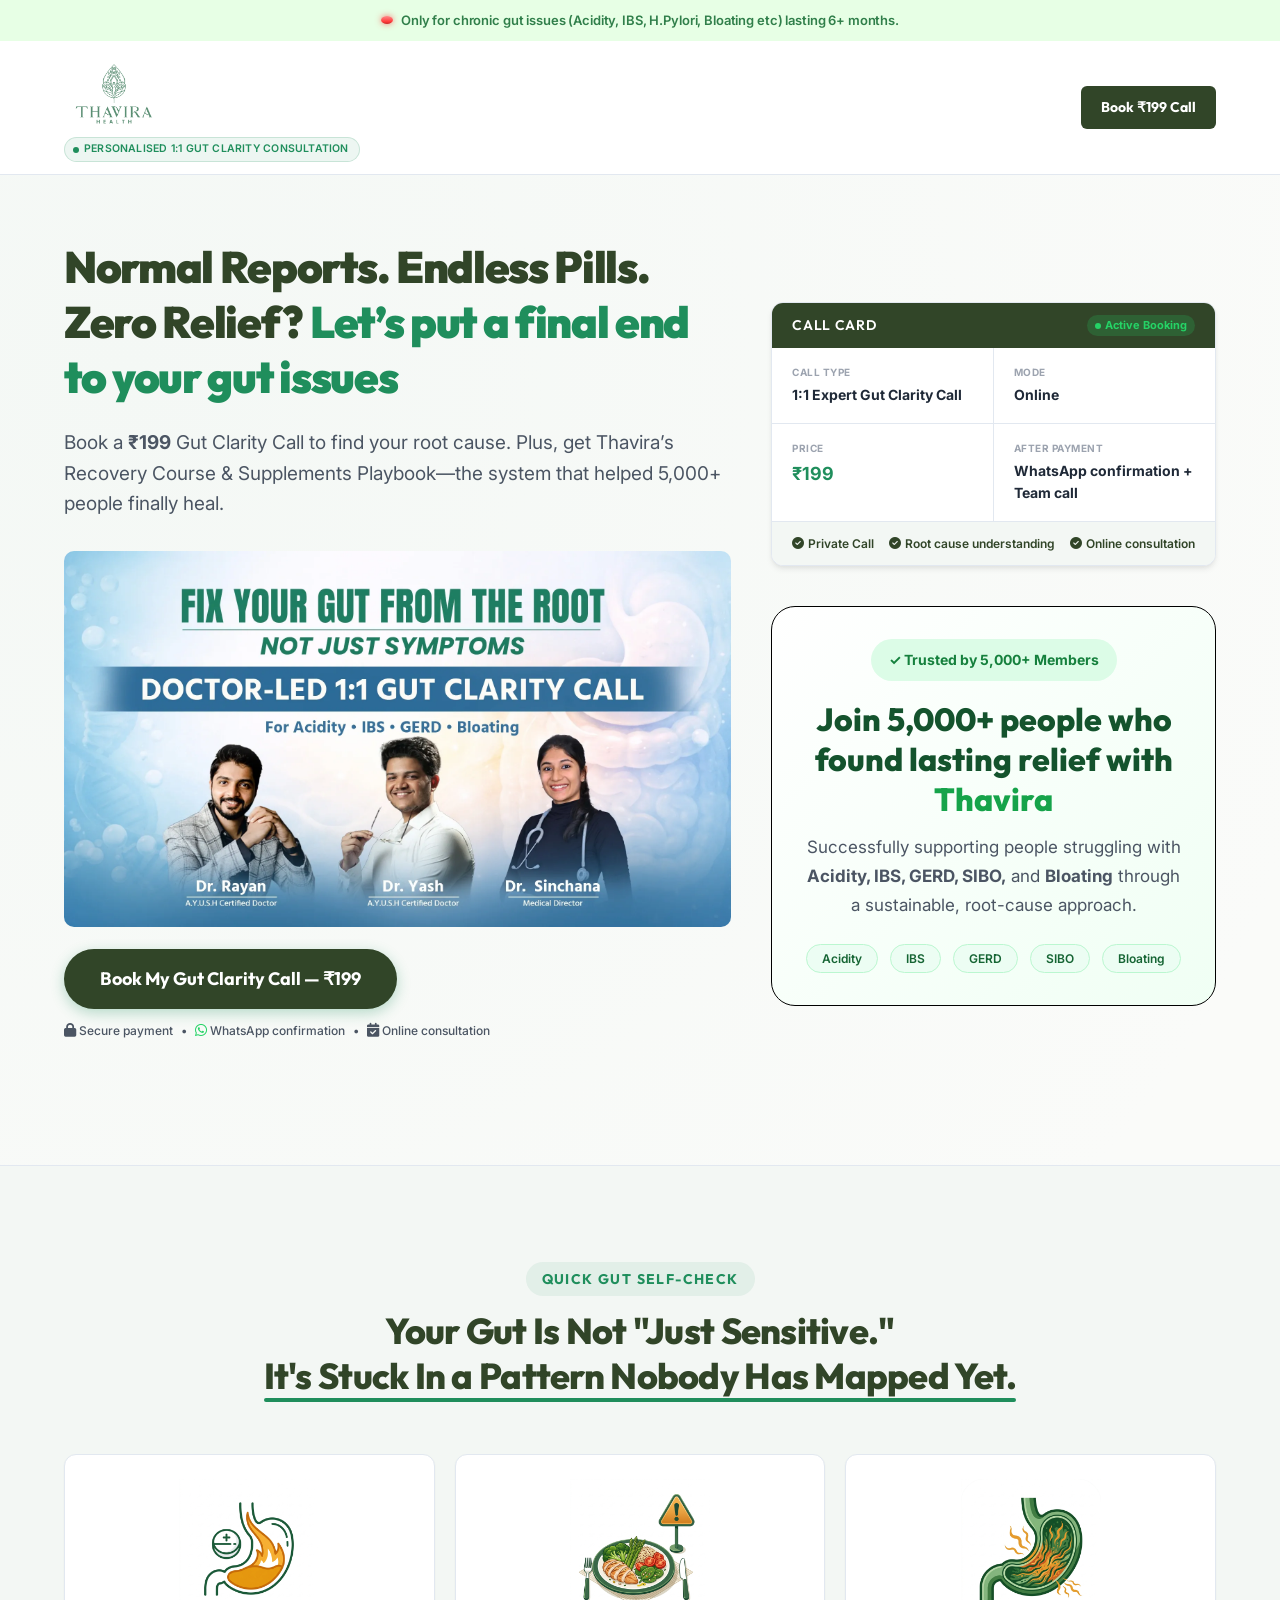
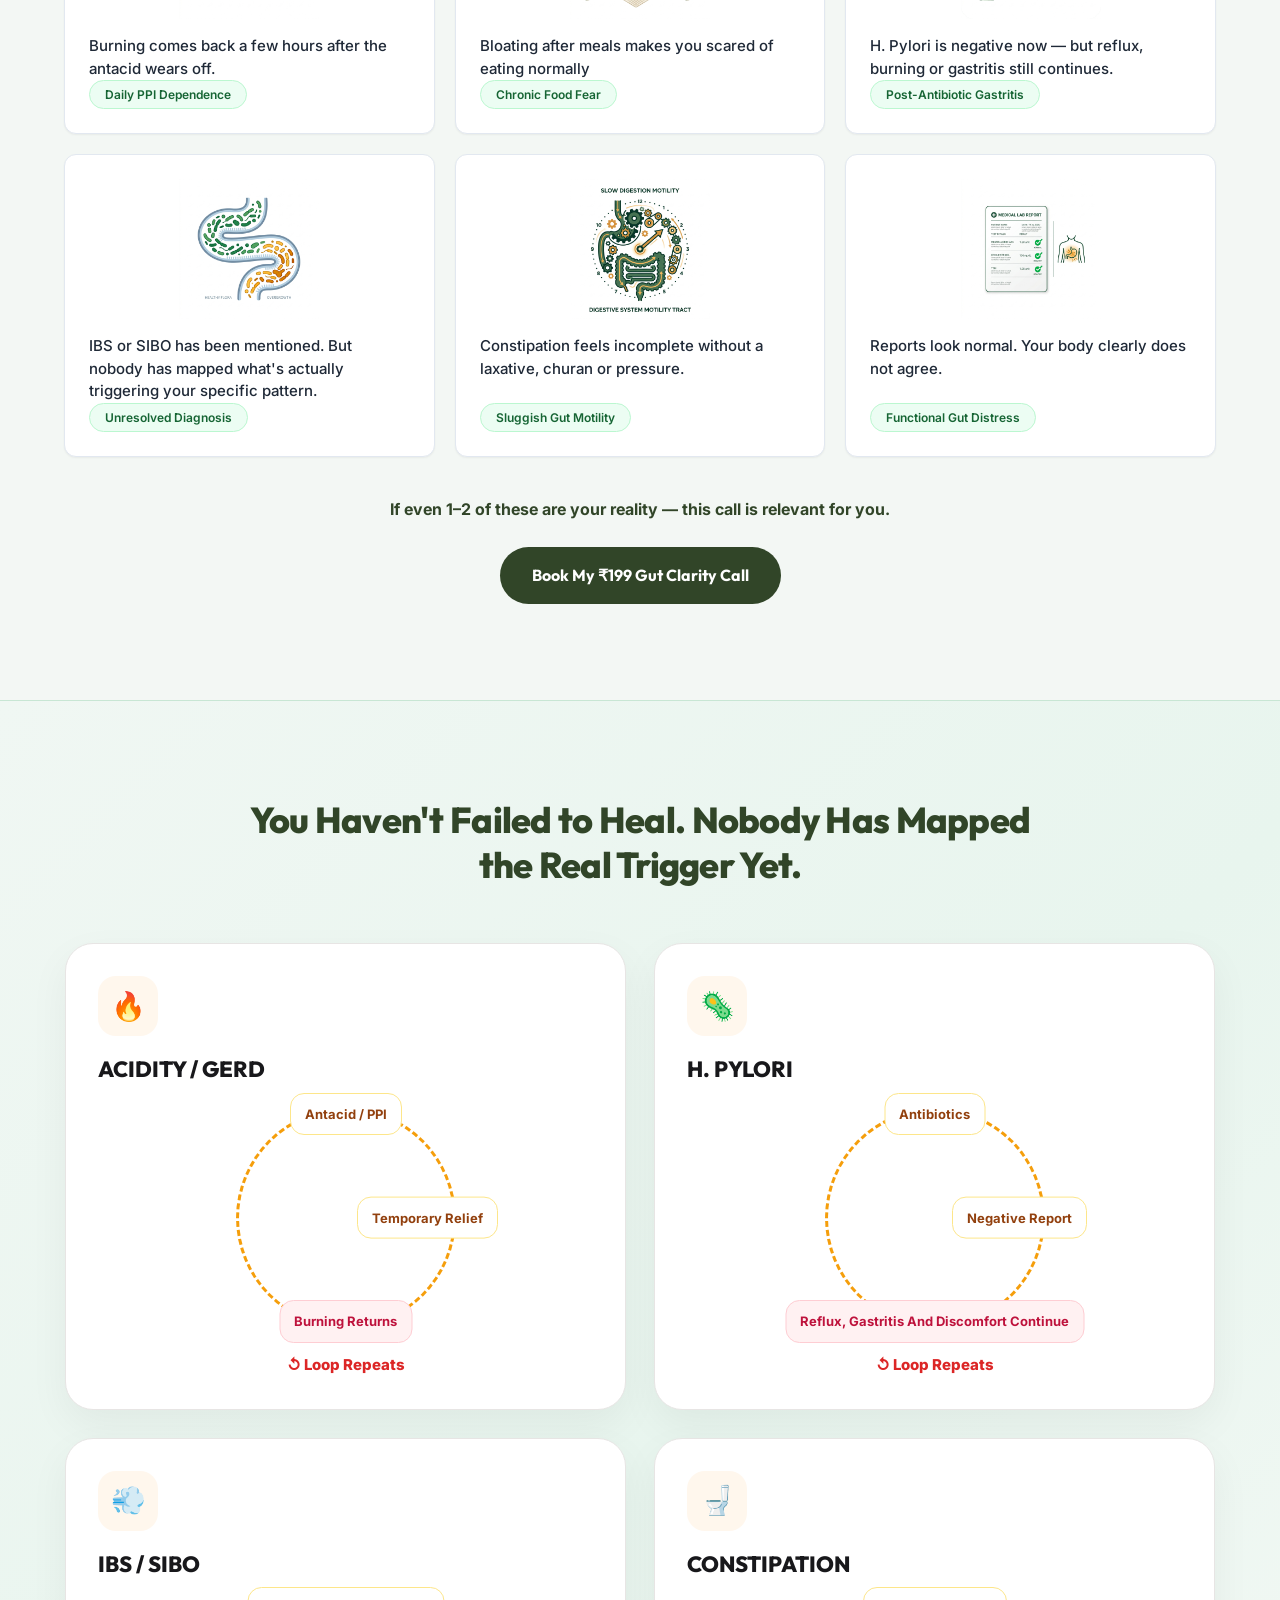
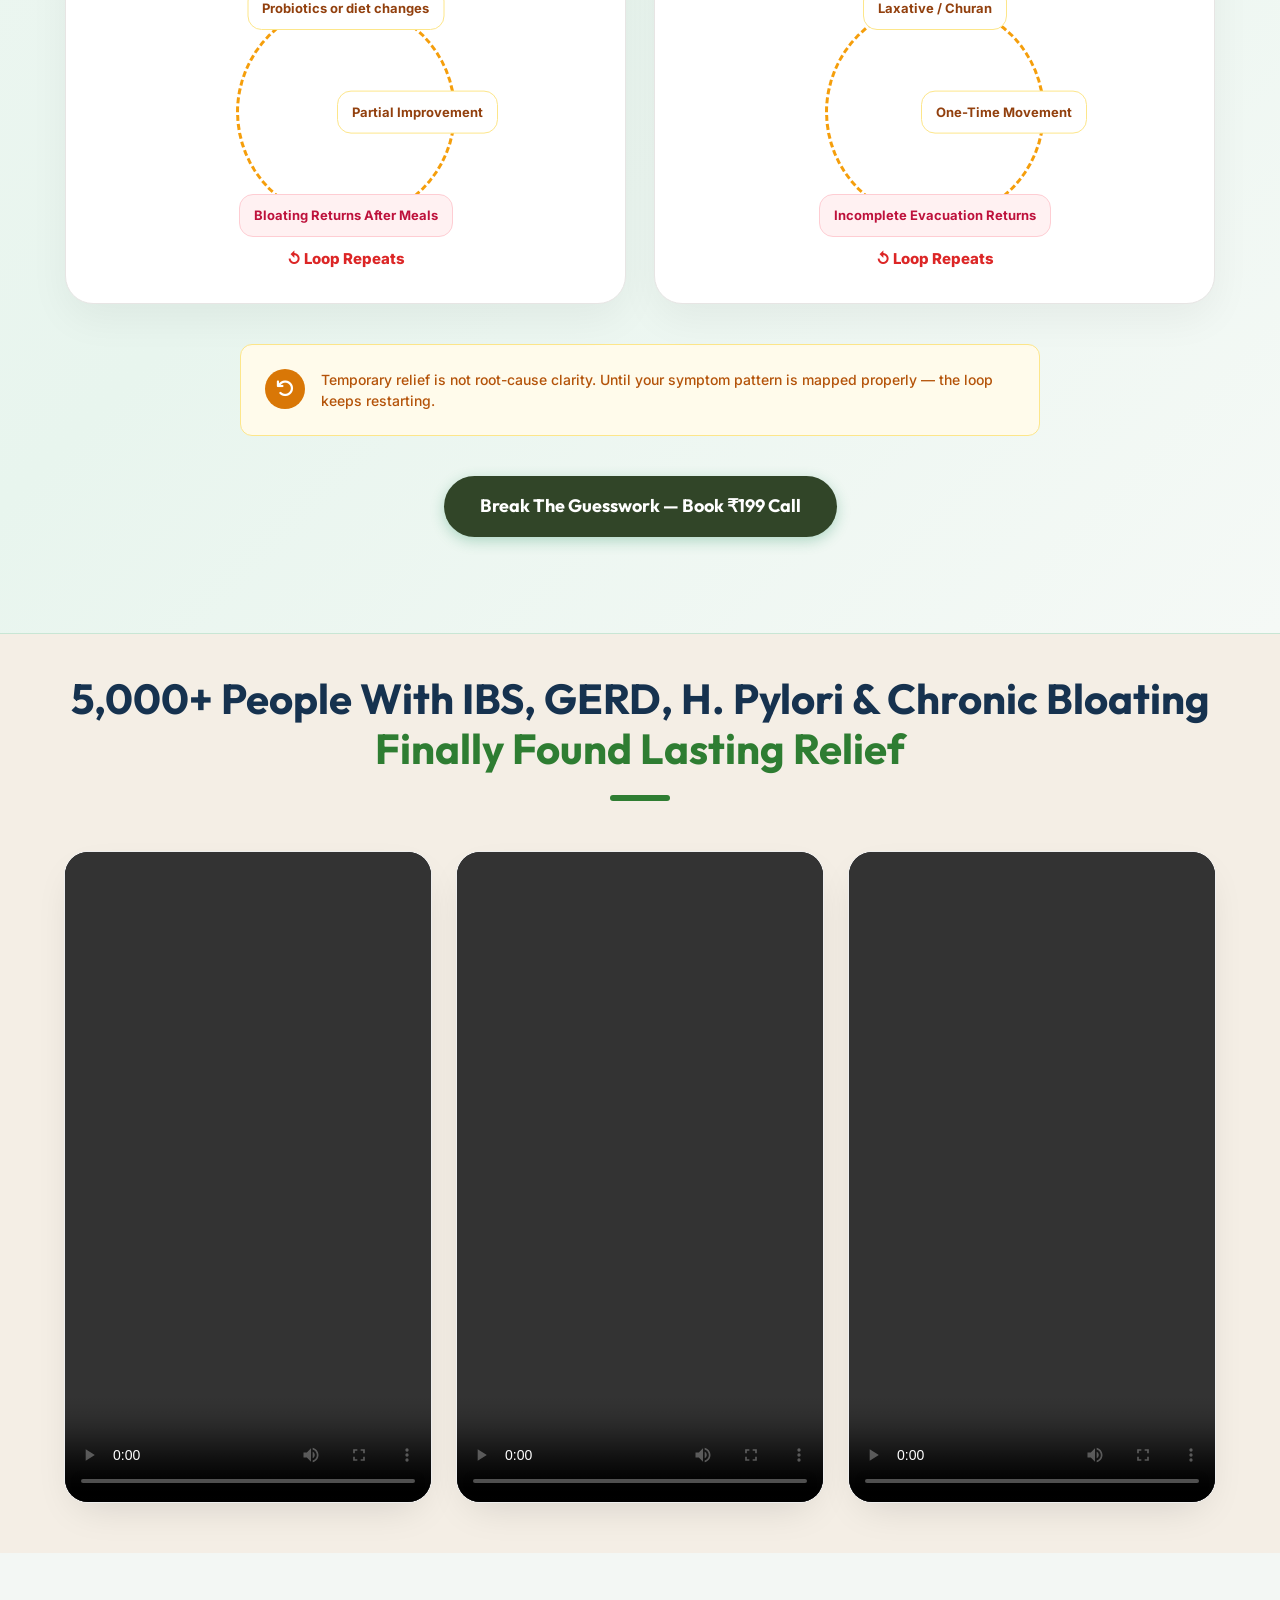
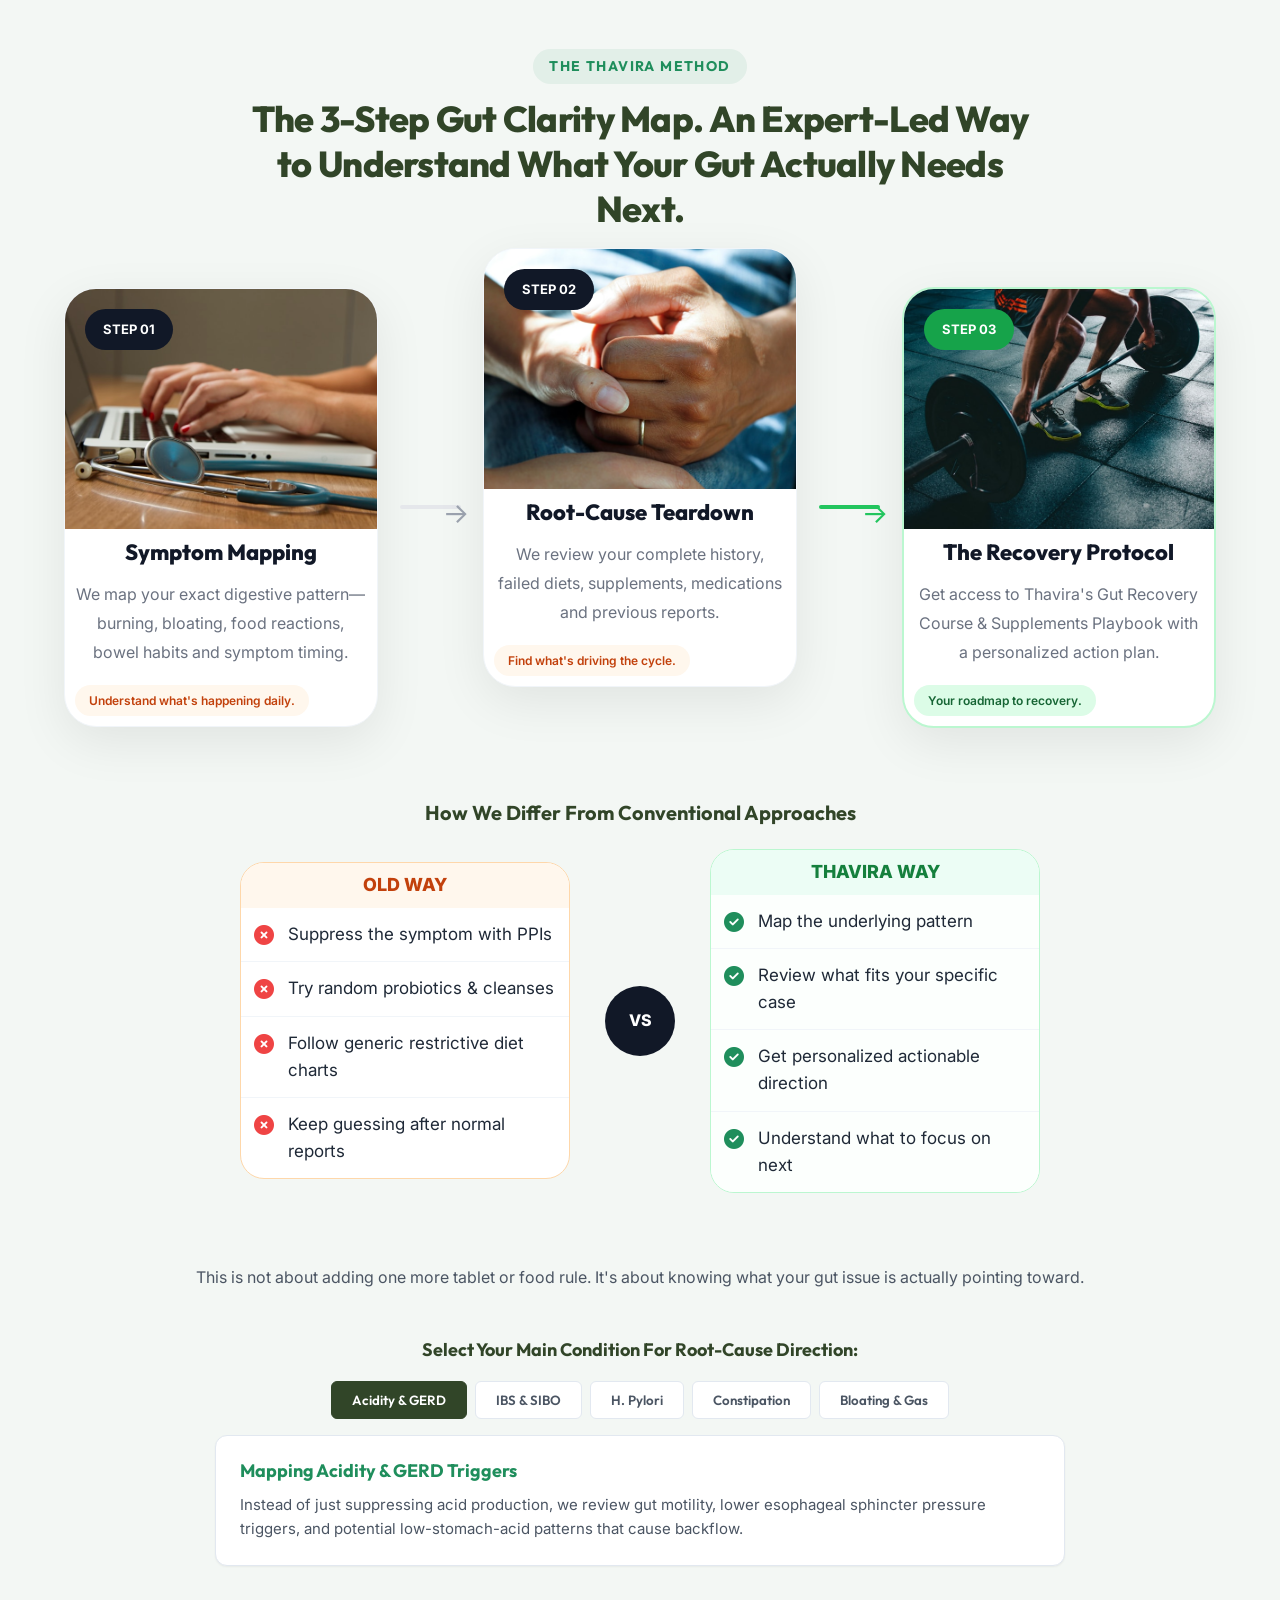
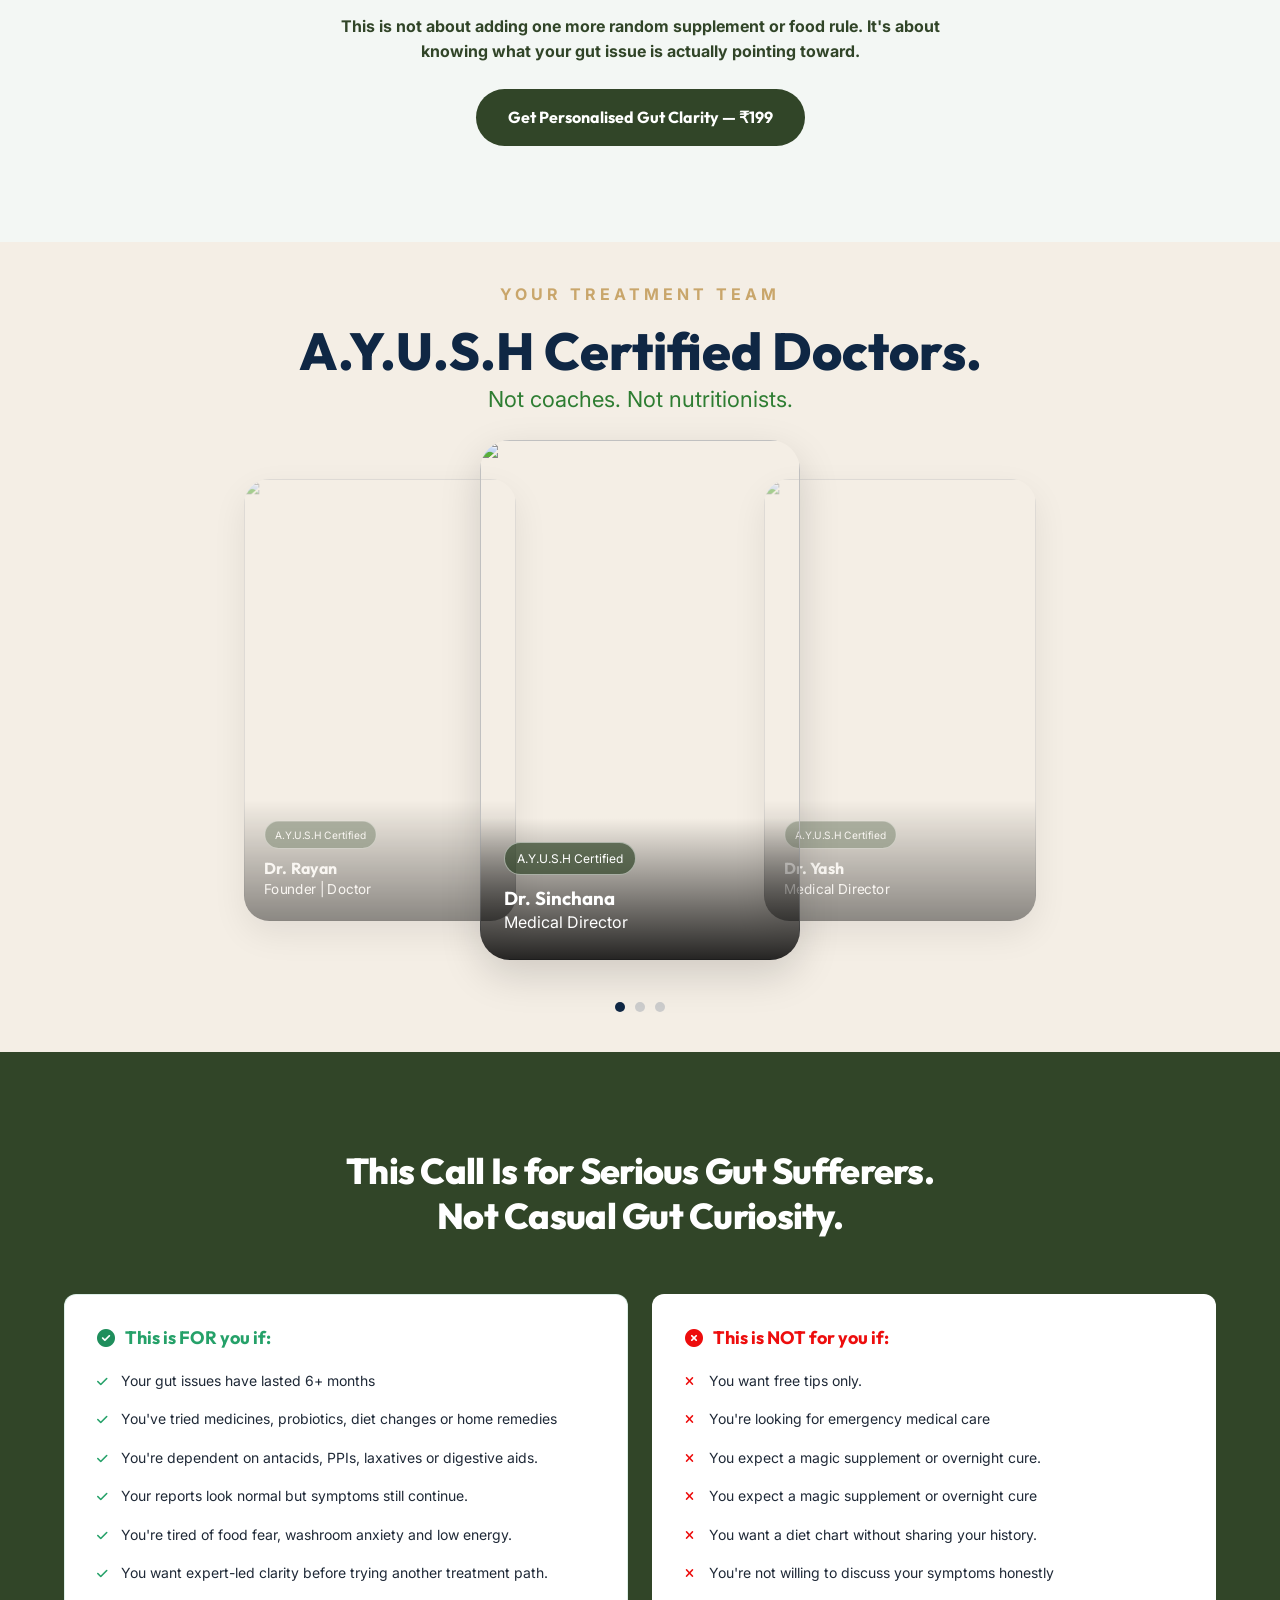
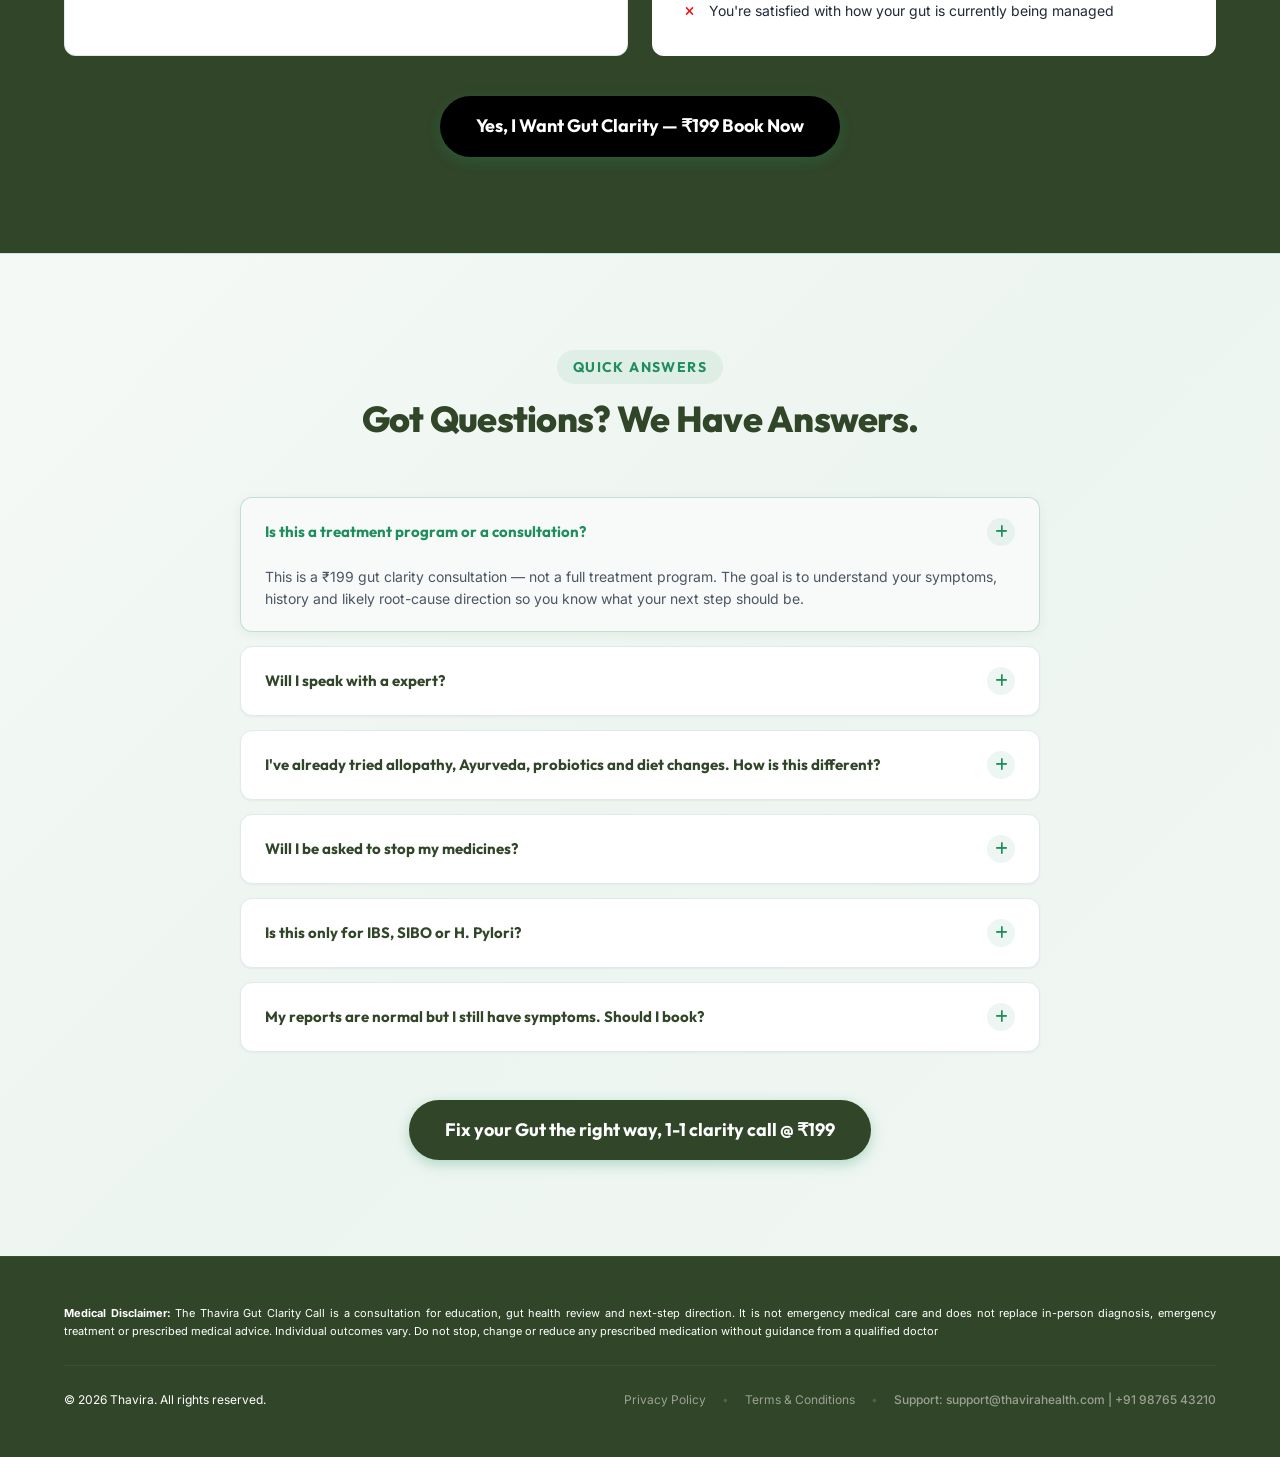
==== index.html @ ca1fc2d9 "meta pixel added in code" ====
<!DOCTYPE html>
<html lang="en">

<head>
    <meta charset="UTF-8">
    <meta name="viewport" content="width=device-width, initial-scale=1.0, maximum-scale=1.0, user-scalable=no">
    <title>Thavira Gut Clarity Call - Doctor-Led 1:1 Consultation</title>
    <meta name="description"
        content="Stop guessing why your gut issues keep coming back. Book a private 1:1 Gut Clarity Call for ₹199 and get a personalized 45-day next-step plan from an AYUSH-certified doctor.">
    <link rel="stylesheet" href="style.css">

    <!-- Google Fonts -->
    <link rel="preconnect" href="https://fonts.googleapis.com">
    <link rel="preconnect" href="https://fonts.gstatic.com" crossorigin>
    <link
        href="https://fonts.googleapis.com/css2?family=Inter:wght@300;400;500;600;700;800&family=Outfit:wght@400;500;600;700;800;900&display=swap"
        rel="stylesheet">

    <!-- FontAwesome Icons -->
    <link rel="stylesheet" href="https://cdnjs.cloudflare.com/ajax/libs/font-awesome/6.4.0/css/all.min.css">

    <!-- Meta Pixel Code START -->
    <script>
        !function (f, b, e, v, n, t, s) {
            if (f.fbq) return; n = f.fbq = function () {
                n.callMethod ?
                    n.callMethod.apply(n, arguments) : n.queue.push(arguments)
            };
            if (!f._fbq) f._fbq = n; n.push = n; n.loaded = !0; n.version = '2.0';
            n.queue = []; t = b.createElement(e); t.async = !0;
            t.src = v; s = b.getElementsByTagName(e)[0];
            s.parentNode.insertBefore(t, s)
        }(window, document, 'script',
            'https://connect.facebook.net/en_US/fbevents.js');
        fbq('init', '2881355565379062');
        fbq('track', 'PageView');
    </script>
    <!-- Meta Pixel Code END -->
</head>

<body>

    <noscript>
        <img height="1" width="1" style="display:none"
            src="https://www.facebook.com/tr?id=2881355565379062&ev=PageView&noscript=1" />
    </noscript>

    <!-- SECTION 00 — Qualifier Bar -->
    <div class="qualifier-bar">
        <div class="container qualifier-container">
            <div class="live-dot"></div>
            <p class="qualifier-text">Only for chronic gut issues (Acidity, IBS, H.Pylori, Bloating etc) lasting 6+
                months.</p>
        </div>
    </div>

    <!-- SECTION 01 — Navigation -->
    <nav class="main-nav">
        <div class="container nav-container">
            <div class="logo-area">
                <div class="logo-flex">
                    <img src="images/8.png" alt="">
                </div>
                <span class="nav-micro-label">Personalised 1:1 Gut Clarity Consultation</span>
            </div>
            <div class="nav-actions">
                <a href="https://pages.razorpay.com/pl_RiN0Tzzm9UNtOF/view" class="btn btn-nav smooth-scroll">Book ₹199
                    Call</a>
            </div>
        </div>
    </nav>

    <!-- SECTION 02 — Hero / Above The Fold -->
    <header class="hero-section">
        <div class="container hero-container">
            <div class="hero-content">


                <h1 class="hero-headline">
                    Normal Reports. Endless Pills. Zero Relief?<span class="highlight"> Let’s put a final end to your
                        gut issues </span>
                </h1>

                <p class="hero-subheadline">
                    Book a <strong>₹199</strong> Gut Clarity Call to find your root cause. Plus, get Thavira’s Recovery
                    Course & Supplements Playbook—the
                    system that helped 5,000+ people finally heal.
                </p>

                <img style="border-radius: 10px;margin-bottom: 22px;" src="images/hero-section.webp" alt="">

                <div class="hero-cta-wrapper">
                    <a href="https://pages.razorpay.com/pl_RiN0Tzzm9UNtOF/view"
                        class="btn btn-primary btn-hero pulse-glow smooth-scroll">
                        Book My Gut Clarity Call — ₹199
                    </a>
                    <div class="cta-microcopy">
                        <span><i class="fa-solid fa-lock"></i> Secure payment</span>
                        <span>•</span>
                        <span><i class="fa-brands fa-whatsapp text-whatsapp"></i> WhatsApp confirmation</span>
                        <span>•</span>
                        <span><i class="fa-solid fa-calendar-check"></i> Online consultation</span>
                    </div>
                </div>

            </div>

            <div class="hero-visual">
                <!-- Mini Call Card (Event style) -->
                <div class="call-card">
                    <div class="call-card-header">
                        <h3>CALL CARD</h3>
                        <span class="status-indicator">Active Booking</span>
                    </div>
                    <div class="call-card-grid">
                        <div class="grid-box">
                            <span class="box-label">CALL TYPE</span>
                            <span class="box-value">1:1 Expert Gut Clarity Call</span>
                        </div>
                        <div class="grid-box">
                            <span class="box-label">MODE</span>
                            <span class="box-value">Online</span>
                        </div>
                        <div class="grid-box text-primary-color">
                            <span class="box-label">PRICE</span>
                            <span class="box-value">₹199</span>
                        </div>
                        <div class="grid-box">
                            <span class="box-label">AFTER PAYMENT</span>
                            <span class="box-value">WhatsApp confirmation + Team call</span>
                        </div>
                    </div>
                    <div class="call-card-footer">
                        <span><i class="fa-solid fa-circle-check"></i> Private Call</span>
                        <span><i class="fa-solid fa-circle-check"></i> Root cause understanding</span>
                        <span><i class="fa-solid fa-circle-check"></i> Online consultation</span>
                    </div>
                </div>

                <!-- Trust Section - Green Theme -->
                <section class="trust-section">
                    <div class="trust-card">
                        <div class="trust-badge">
                            ✓ Trusted by 5,000+ Members
                        </div>

                        <h3 class="trust-title">
                            Join 5,000+ people who found lasting relief with <span>Thavira</span>
                        </h3>

                        <p class="trust-text">
                            Successfully supporting people struggling with
                            <strong>Acidity, IBS, GERD, SIBO,</strong> and
                            <strong>Bloating</strong> through a sustainable, root-cause approach.
                        </p>

                        <div class="trust-tags">
                            <span>Acidity</span>
                            <span>IBS</span>
                            <span>GERD</span>
                            <span>SIBO</span>
                            <span>Bloating</span>
                        </div>
                    </div>
                </section>

                <style>
                    .trust-section {
                        padding-top: 40px;
                        display: flex;
                        justify-content: center;
                    }

                    .trust-card {
                        max-width: 850px;
                        width: 100%;
                        background: linear-gradient(135deg, #ffffff, #f0fff4);
                        border: 1px solid #000000;
                        border-radius: 24px;
                        padding: 32px;
                        text-align: center;
                    }

                    .trust-badge {
                        display: inline-flex;
                        align-items: center;
                        gap: 8px;
                        background: #dcfce7;
                        color: #15803d;
                        font-weight: 700;
                        font-size: 14px;
                        padding: 10px 18px;
                        border-radius: 999px;
                        margin-bottom: 18px;
                    }

                    .trust-title {
                        font-size: 32px;
                        line-height: 1.25;
                        font-weight: 800;
                        color: #14532d;
                        margin: 0 0 14px;
                    }

                    .trust-title span {
                        color: #16a34a;
                    }

                    .trust-text {
                        font-size: 17px;
                        color: #4b5563;
                        max-width: 650px;
                        margin: 0 auto 24px;
                        line-height: 1.7;
                    }

                    .trust-tags {
                        display: flex;
                        flex-wrap: wrap;
                        justify-content: center;
                        gap: 12px;
                    }

                    .trust-tags span {
                        background: #ecfdf3;
                        color: #166534;
                        border: 1px solid #bbf7d0;
                        padding: 4px 15px;
                        border-radius: 999px;
                        font-size: 12px;
                        font-weight: 600;
                    }

                    @media (max-width:768px) {
                        .trust-card {
                            padding: 25px 15px;
                        }

                        .trust-title {
                            font-size: 18px;
                        }

                        .trust-text {
                            font-size: 13px;
                        }
                    }
                </style>
            </div>
        </div>
    </header>

    <!-- SECTION 03 — Is This You? Symptom Recognition Grid -->
    <section class="symptoms-section section-padding bg-light">
        <div class="container">
            <div class="section-header text-center">
                <span class="section-label">Quick Gut Self-Check</span>
                <h2 class="section-title">Your Gut Is Not "Just Sensitive." <span class="text-underline">It's Stuck In a
                        Pattern Nobody Has Mapped Yet. </span></h2>
            </div>

            <div class="symptom-grid">
                <!-- Card 1 -->
                <div class="symptom-card">
                    <div class="symptom-image-container">
                        <img src="images/symptom_ppi.png" alt="Daily PPI Dependence" class="symptom-image">
                    </div>

                    <p class="symptom-desc">Burning comes back a few hours after the antacid wears off.</p>
                    <span class="symptom-impact">Daily PPI Dependence</span>
                </div>
                <!-- Card 2 -->
                <div class="symptom-card">
                    <div class="symptom-image-container">
                        <img src="images/symptom_food_fear.png" alt="Chronic Food Fear" class="symptom-image">
                    </div>
                    <p class="symptom-desc">Bloating after meals makes you scared of eating normally</p>
                    <span class="symptom-impact">Chronic Food Fear</span>
                </div>
                <!-- Card 3 -->
                <div class="symptom-card">
                    <div class="symptom-image-container">
                        <img src="images/symptom_gastritis.png" alt="Post-Antibiotic Gastritis" class="symptom-image">
                    </div>
                    <p class="symptom-desc">H. Pylori is negative now — but reflux, burning or gastritis still
                        continues.</p>
                    <span class="symptom-impact">Post-Antibiotic Gastritis</span>
                </div>
                <!-- Card 4 -->
                <div class="symptom-card">
                    <div class="symptom-image-container">
                        <img src="images/symptom_ibs_sibo.png" alt="Unresolved Diagnosis" class="symptom-image">
                    </div>
                    <p class="symptom-desc">IBS or SIBO has been mentioned. But nobody has mapped what's actually
                        triggering your specific pattern.</p>
                    <span class="symptom-impact">Unresolved Diagnosis</span>
                </div>
                <!-- Card 5 -->
                <div class="symptom-card">
                    <div class="symptom-image-container">
                        <img src="images/symptom_motility.png" alt="Sluggish Gut Motility" class="symptom-image">
                    </div>
                    <p class="symptom-desc">Constipation feels incomplete without a laxative, churan or pressure.</p>
                    <span class="symptom-impact">Sluggish Gut Motility</span>
                </div>
                <!-- Card 6 -->
                <div class="symptom-card">
                    <div class="symptom-image-container">
                        <img src="images/symptom_normal_reports.png" alt="Functional Gut Distress"
                            class="symptom-image">
                    </div>
                    <p class="symptom-desc">Reports look normal. Your body clearly does not agree.</p>
                    <span class="symptom-impact">Functional Gut Distress</span>
                </div>
            </div>

            <div class="symptom-footer text-center">
                <p class="commitment-text">If even 1–2 of these are your reality — this call is relevant for you.</p>
                <a href="https://pages.razorpay.com/pl_RiN0Tzzm9UNtOF/view" class="btn btn-secondary smooth-scroll">Book
                    My ₹199 Gut Clarity Call</a>
            </div>
        </div>
    </section>

    <!-- SECTION 04 — The Recurring Relief Loop -->
    <section class="loop-section section-padding">
        <div class="container">
            <div class="section-header text-center">
                <h2 class="section-title">You Haven't Failed to Heal. Nobody Has Mapped the Real Trigger Yet.</h2>
            </div>

            <section class="symptom-loops">
                <div class="loops-grid">
                    <div class="loop-card">
                        <div class="loop-icon">🔥</div>
                        <h3>ACIDITY / GERD</h3>
                        <div class="cycle">
                            <span>Antacid / PPI</span>
                            <span>Temporary Relief</span>
                            <span>Burning Returns</span>
                        </div>

                        <div class="restart">
                            ↺ Loop Repeats
                        </div>
                    </div>

                    <div class="loop-card">
                        <div class="loop-icon">🦠</div>
                        <h3>H. PYLORI</h3>
                        <div class="cycle">
                            <span>Antibiotics</span>
                            <span>Negative Report</span>
                            <span>Reflux, Gastritis And Discomfort Continue</span>
                        </div>

                        <div class="restart">
                            ↺ Loop Repeats
                        </div>
                    </div>

                    <div class="loop-card">
                        <div class="loop-icon">💨</div>

                        <h3>IBS / SIBO</h3>

                        <div class="cycle">
                            <span>Probiotics or diet changes</span>
                            <span>Partial Improvement</span>
                            <span>Bloating Returns After Meals</span>
                        </div>

                        <div class="restart">
                            ↺ Loop Repeats
                        </div>
                    </div>

                    <div class="loop-card">
                        <div class="loop-icon">🚽</div>

                        <h3>CONSTIPATION</h3>

                        <div class="cycle">
                            <span>Laxative / Churan</span>
                            <span>One-Time Movement</span>
                            <span>Incomplete Evacuation Returns</span>
                        </div>

                        <div class="restart">
                            ↺ Loop Repeats
                        </div>
                    </div>

                </div>

            </section>



            <div class="reframe-box">
                <span class="reframe-icon"><i class="fa-solid fa-arrow-rotate-left"></i></span>
                <div class="reframe-content">
                    <p>Temporary relief is not root-cause clarity. Until your symptom pattern is mapped properly — the
                        loop keeps restarting.</p>
                </div>
            </div>

            <div class="loop-footer text-center">
                <a href="https://pages.razorpay.com/pl_RiN0Tzzm9UNtOF/view"
                    class="btn btn-primary pulse-glow smooth-scroll">Break The Guesswork — Book
                    ₹199 Call</a>
            </div>
        </div>
    </section>



    <section class="section-testimonials">
        <div class="container">

            <div class="heading">
                <h2>
                    5,000+ People With IBS, GERD, H. Pylori & Chronic Bloating
                    <span>Finally Found Lasting Relief</span>
                </h2>
                <div class="divider"></div>
            </div>

            <div class="testimonial-slider">

                <div class="video-card">
                    <video controls playsinline preload="metadata">
                        <source
                            src="https://assets.cdn.filesafe.space/s8YgqPVwusRSxp9y99aS/media/69a6cf35b701fe51a64d63f4.mp4"
                            type="video/mp4">
                    </video>
                </div>

                <div class="video-card">
                    <video controls playsinline preload="metadata">
                        <source
                            src="https://assets.cdn.filesafe.space/s8YgqPVwusRSxp9y99aS/media/69a6cf3573a20209b2c552dd.mp4"
                            type="video/mp4">
                    </video>
                </div>

                <div class="video-card">
                    <video controls playsinline preload="metadata">
                        <source
                            src="https://assets.cdn.filesafe.space/s8YgqPVwusRSxp9y99aS/media/69a6cf354c96718a5626df25.mp4"
                            type="video/mp4">
                    </video>
                </div>

            </div>

        </div>
    </section>


    <!-- SECTION 05 — The Thavira Root-Cause Clarity Method -->
    <section class="method-section section-padding bg-light">
        <div class="container">
            <div class="section-header text-center">
                <span class="section-label">The Thavira Method</span>
                <h2 class="section-title">The 3-Step Gut Clarity Map. An Expert-Led Way to Understand What Your Gut
                    Actually Needs Next.</h2>
            </div>

            <div class="journey-section">

                <div class="journey-path">

                    <!-- STEP 1 -->
                    <div class="journey-card">

                        <div class="image-wrap">
                            <img src="images/method-1.jfif" alt="">
                            <div class="step-pill">STEP 01</div>
                        </div>

                        <div class="content">
                            <h3>Symptom Mapping</h3>

                            <p>
                                We map your exact digestive pattern—
                                burning, bloating, food reactions,
                                bowel habits and symptom timing.
                            </p>

                            <div class="highlight">
                                Understand what's happening daily.
                            </div>
                        </div>

                    </div>

                    <div class="connector"></div>

                    <!-- STEP 2 -->
                    <div class="journey-card elevated">

                        <div class="image-wrap">
                            <img src="images/method-2.jfif" alt="">
                            <div class="step-pill">STEP 02</div>
                        </div>

                        <div class="content">
                            <h3>Root-Cause Teardown</h3>

                            <p>
                                We review your complete history,
                                failed diets, supplements,
                                medications and previous reports.
                            </p>

                            <div class="highlight">
                                Find what's driving the cycle.
                            </div>
                        </div>

                    </div>

                    <div class="connector active"></div>

                    <!-- STEP 3 -->
                    <div class="journey-card success">

                        <div class="image-wrap">
                            <img src="images/method-3.jfif" alt="">
                            <div class="step-pill green">STEP 03</div>
                        </div>

                        <div class="content">
                            <h3>The Recovery Protocol</h3>

                            <p>
                                Get access to Thavira's Gut Recovery
                                Course & Supplements Playbook with
                                a personalized action plan.
                            </p>

                            <div class="highlight success-tag">
                                Your roadmap to recovery.
                            </div>
                        </div>

                    </div>

                </div>

            </div>



            <!-- Old Way vs Thavira Way Comparison -->
            <div class="comparison-wrapper">

                <h3 class="comparison-heading text-center">
                    How We Differ From Conventional Approaches
                </h3>

                <div class="comparison-split">

                    <!-- OLD WAY -->
                    <div class="comparison-side old-side">

                        <div class="side-title old-title">
                            OLD WAY
                        </div>

                        <div class="compare-item">
                            <i class="fa-solid fa-circle-xmark text-danger"></i>
                            <span>Suppress the symptom with PPIs</span>
                        </div>

                        <div class="compare-item">
                            <i class="fa-solid fa-circle-xmark text-danger"></i>
                            <span>Try random probiotics & cleanses</span>
                        </div>

                        <div class="compare-item">
                            <i class="fa-solid fa-circle-xmark text-danger"></i>
                            <span>Follow generic restrictive diet charts</span>
                        </div>

                        <div class="compare-item">
                            <i class="fa-solid fa-circle-xmark text-danger"></i>
                            <span>Keep guessing after normal reports</span>
                        </div>

                    </div>

                    <div class="vs-badge">
                        VS
                    </div>

                    <!-- THAVIRA WAY -->
                    <div class="comparison-side new-side">

                        <div class="side-title new-title">
                            THAVIRA WAY
                        </div>

                        <div class="compare-item success">
                            <i class="fa-solid fa-circle-check text-success"></i>
                            <span>Map the underlying pattern</span>
                        </div>

                        <div class="compare-item success">
                            <i class="fa-solid fa-circle-check text-success"></i>
                            <span>Review what fits your specific case</span>
                        </div>

                        <div class="compare-item success">
                            <i class="fa-solid fa-circle-check text-success"></i>
                            <span>Get personalized actionable direction</span>
                        </div>

                        <div class="compare-item success">
                            <i class="fa-solid fa-circle-check text-success"></i>
                            <span>Understand what to focus on next</span>
                        </div>

                    </div>

                </div>

            </div>

            <p style="text-align: center;">This is not about adding one more tablet or food rule. It's about knowing
                what your gut issue is actually pointing
                toward.
            </p>

            <!-- Dynamic Condition Tabs -->
            <div class="condition-tabs-wrapper">
                <h3 class="tabs-heading text-center">Select Your Main Condition For Root-Cause Direction:</h3>
                <div class="tabs-navigation">
                    <button class="tab-btn active" data-target="tab-acidity">Acidity & GERD</button>
                    <button class="tab-btn" data-target="tab-ibs">IBS & SIBO</button>
                    <button class="tab-btn" data-target="tab-pylori">H. Pylori</button>
                    <button class="tab-btn" data-target="tab-constipation">Constipation</button>
                    <button class="tab-btn" data-target="tab-bloating">Bloating & Gas</button>
                </div>
                <div class="tabs-content-container">
                    <div id="tab-acidity" class="tab-content active">
                        <h4>Mapping Acidity & GERD Triggers</h4>
                        <p>Instead of just suppressing acid production, we review gut motility, lower esophageal
                            sphincter pressure triggers, and potential low-stomach-acid patterns that cause backflow.
                        </p>
                    </div>
                    <div id="tab-ibs" class="tab-content">
                        <h4>Unravelling IBS & SIBO Patterns</h4>
                        <p>We analyze visceral hypersensitivity, motility loops, and bacterial overgrowth indicators to
                            help direct you toward diet phases that starve bad bacteria without nutritional depletion.
                        </p>
                    </div>
                    <div id="tab-pylori" class="tab-content">
                        <h4>Solving H. Pylori Relapses</h4>
                        <p>If antibiotic therapies left your gut burning, we focus on mucosal barrier defense support,
                            restoring healthy acidity thresholds, and addressing remaining gut inflammation.</p>
                    </div>
                    <div id="tab-constipation" class="tab-content">
                        <h4>Reactivating Natural Gut Motility</h4>
                        <p>We analyze bile flow patterns, pelvic floor function indicators, and enteric nervous system
                            triggers to stop your dependency on harsh OTC laxatives or herbal churans.</p>
                    </div>
                    <div id="tab-bloating" class="tab-content">
                        <h4>Decompressing Bloating & Gas</h4>
                        <p>We map enzyme deficiencies, gut fermentation levels, and food transit patterns to isolate
                            which food categories are fermenting prematurely in your small intestine.</p>
                    </div>
                </div>
            </div>

            <div class="bridge-line text-center">
                <p>This is not about adding one more random supplement or food rule. It's about knowing what your gut
                    issue is actually pointing toward.</p>
                <a href="https://pages.razorpay.com/pl_RiN0Tzzm9UNtOF/view" class="btn btn-secondary smooth-scroll">Get
                    Personalised Gut Clarity —
                    ₹199</a>
            </div>
        </div>
    </section>


    <section class="team-section">
        <div class="container">

            <div class="heading">
                <p class="eyebrow">YOUR TREATMENT TEAM</p>

                <h2>A.Y.U.S.H Certified Doctors.</h2>

                <p class="subheading">
                    <span>Not coaches. Not nutritionists.</span>
                </p>
            </div>

            <div class="team-carousel-container">
                <div class="team-carousel">

                    <div class="team-card">
                        <img src="https://assets.cdn.filesafe.space/s8YgqPVwusRSxp9y99aS/media/69be7e4f175e9846dd38d71e.webp"
                            alt="">
                        <div class="card-overlay">
                            <div class="pill">A.Y.U.S.H Certified</div>
                            <h3>Dr. Sinchana</h3>
                            <p>Medical Director</p>
                        </div>
                    </div>

                    <div class="team-card">
                        <img src="https://assets.cdn.filesafe.space/s8YgqPVwusRSxp9y99aS/media/69be7e4f0e1bdb5113987817.webp"
                            alt="">
                        <div class="card-overlay">
                            <div class="pill">A.Y.U.S.H Certified</div>
                            <h3>Dr. Yash</h3>
                            <p>Medical Director</p>
                        </div>
                    </div>

                    <div class="team-card">
                        <img src="https://assets.cdn.filesafe.space/s8YgqPVwusRSxp9y99aS/media/69be7e4f0e1bdb9c22987816.webp"
                            alt="">
                        <div class="card-overlay">
                            <div class="pill">A.Y.U.S.H Certified</div>
                            <h3>Dr. Rayan</h3>
                            <p>Founder | Doctor</p>
                        </div>
                    </div>

                </div>
            </div>

            <div class="pagination">
                <span class="dot active"></span>
                <span class="dot"></span>
                <span class="dot"></span>
            </div>

        </div>
    </section>


    <!-- SECTION 08 — Who This Call Is For / Not For -->
    <section class="qualification-section section-padding">
        <div class="container">
            <div class="section-header text-center">
                <h2 class="section-title text-white">This Call Is for Serious Gut Sufferers. <br>Not Casual Gut
                    Curiosity.</h2>
            </div>

            <div class="qualification-grid">
                <!-- For You -->
                <div class="qual-col for-you">
                    <h3><i class="fa-solid fa-circle-check text-success"></i> This is FOR you if:</h3>
                    <ul>
                        <li>Your gut issues have lasted 6+ months</li>
                        <li>You've tried medicines, probiotics, diet changes or home remedies</li>
                        <li>You're dependent on antacids, PPIs, laxatives or digestive aids.</li>
                        <li>Your reports look normal but symptoms still continue.</li>
                        <li>You're tired of food fear, washroom anxiety and low energy.</li>
                        <li>You want expert-led clarity before trying another treatment path.</li>
                    </ul>
                </div>

                <!-- Not For You -->
                <div class="qual-col not-for-you">
                    <h3><i class="fa-solid fa-circle-xmark text-muted"></i> This is NOT for you if:</h3>
                    <ul>
                        <li>You want free tips only.</li>
                        <li>You're looking for emergency medical care</li>
                        <li>You expect a magic supplement or overnight cure.</li>
                        <li>You expect a magic supplement or overnight cure</li>
                        <li>You want a diet chart without sharing your history.</li>
                        <li>You're not willing to discuss your symptoms honestly</li>
                        <li>You're satisfied with how your gut is currently being managed</li>
                    </ul>
                </div>
            </div>

            <div class="filter-line text-center text-white">

                <a style="background:black" href="https://pages.razorpay.com/pl_RiN0Tzzm9UNtOF/view"
                    class="btn btn-primary pulse-glow smooth-scroll">Yes, I Want Gut Clarity — ₹199 Book Now</a>
            </div>
        </div>
    </section>


    <!-- SECTION 12 — FAQ / Objection Handling -->
    <section class="faq-section section-padding">
        <div class="container">
            <div class="section-header text-center">
                <span class="section-label">Quick Answers</span>
                <h2 class="section-title">Got Questions? We Have Answers.</h2>
            </div>

            <div class="faq-container">
                <!-- FAQ 1 (Open by default) -->
                <div class="faq-item active">
                    <div class="faq-question">
                        <span>Is this a treatment program or a consultation?</span>
                        <span class="faq-toggle"><i class="fa-solid fa-plus"></i></span>
                    </div>
                    <div class="faq-answer">
                        <p>This is a ₹199 gut clarity consultation — not a full treatment program. The goal is to
                            understand your symptoms, history
                            and likely root-cause direction so you know what your next step should be.
                        </p>
                    </div>
                </div>
                <!-- FAQ 2 -->
                <div class="faq-item">
                    <div class="faq-question">
                        <span>Will I speak with a expert?</span>
                        <span class="faq-toggle"><i class="fa-solid fa-plus"></i></span>
                    </div>
                    <div class="faq-answer">
                        <p>Yes. After payment, Thavira's team contacts you and confirms your slot. Your consultation is
                            then scheduled with an
                            expert</p>
                    </div>
                </div>
                <!-- FAQ 3 -->
                <div class="faq-item">
                    <div class="faq-question">
                        <span>I've already tried allopathy, Ayurveda, probiotics and diet changes. How is this
                            different?
                        </span>
                        <span class="faq-toggle"><i class="fa-solid fa-plus"></i></span>
                    </div>
                    <div class="faq-answer">
                        <p>Most approaches focus on relief first. This call focuses on clarity first — your symptom
                            pattern, history, current
                            medicines and what direction your gut issue may actually be pointing toward.
                        </p>
                    </div>
                </div>
                <!-- FAQ 4 -->
                <div class="faq-item">
                    <div class="faq-question">
                        <span>Will I be asked to stop my medicines?
                        </span>
                        <span class="faq-toggle"><i class="fa-solid fa-plus"></i></span>
                    </div>
                    <div class="faq-answer">
                        <p>No. Do not change any prescribed medication without expert guidance. If you are taking
                            prescribed medicines, continue
                            them unless your doctor advises otherwise.
                        </p>
                    </div>
                </div>
                <!-- FAQ 5 -->
                <div class="faq-item">
                    <div class="faq-question">
                        <span>Is this only for IBS, SIBO or H. Pylori?
                        </span>
                        <span class="faq-toggle"><i class="fa-solid fa-plus"></i></span>
                    </div>
                    <div class="faq-answer">
                        <p>No. The call covers all chronic gut issues — acidity, GERD, bloating, constipation,
                            indigestion, H. Pylori history,
                            IBS/SIBO-like symptoms and recurring stomach discomfort.
                        </p>
                    </div>
                </div>
                <!-- FAQ 6 -->
                <div class="faq-item">
                    <div class="faq-question">
                        <span>My reports are normal but I still have symptoms. Should I book?
                        </span>
                        <span class="faq-toggle"><i class="fa-solid fa-plus"></i></span>
                    </div>
                    <div class="faq-answer">
                        <p>Yes — this is one of the most common reasons people book. Reports can look normal while
                            symptoms still affect your
                            meals, energy, sleep and daily routine. The call helps connect your history with your
                            current pattern.</p>
                    </div>
                </div>

            </div>

            <div class="faq-footer text-center">
                <a href="https://pages.razorpay.com/pl_RiN0Tzzm9UNtOF/view"
                    class="btn btn-primary pulse-glow smooth-scroll">Fix your Gut the right way,
                    1-1 clarity call @ ₹199</a>
            </div>
        </div>
    </section>

    <!-- SECTION 14 — Footer + Disclaimer -->
    <footer class="main-footer">
        <div class="container footer-container">
            <p class="medical-disclaimer">
                <strong>Medical Disclaimer:</strong> The Thavira Gut Clarity Call is a consultation for education, gut
                health review and next-step direction. It is not
                emergency medical care and does not replace in-person diagnosis, emergency treatment or prescribed
                medical advice.
                Individual outcomes vary. Do not stop, change or reduce any prescribed medication without guidance from
                a qualified
                doctor
            </p>
            <div class="footer-divider"></div>
            <div class="footer-bottom">
                <p class="copyright">&copy; 2026 Thavira. All rights reserved.</p>
                <div class="footer-links">
                    <a href="https://thavirahealth.com/privacy_policy.html">Privacy Policy</a>
                    <span class="link-sep">•</span>
                    <a href="https://thavirahealth.com/terms_and_conditions.html">Terms & Conditions</a>
                    <span class="link-sep">•</span>
                    <span class="support-text">Support: support@thavirahealth.com | +91 98765 43210</span>
                </div>
            </div>
        </div>
    </footer>

    <!-- STICKY MOBILE CTA BAR -->
    <div class="sticky-mobile-cta">

        <div class="consultation-bar">

            <div class="consultation-left">

                <div class="live-indicator">
                    <span class="pulse-dot"></span>
                    Limited Availability Today
                </div>

                <div class="consultation-title">
                    Gut Clarity Call @199/
                </div>

            </div>

            <div class="consultation-right">
                <a href="https://pages.razorpay.com/pl_RiN0Tzzm9UNtOF/view" class="consultation-btn">
                    Book Now
                    <i class="fa-solid fa-arrow-right"></i>
                </a>
            </div>

        </div>

    </div>

    <!-- TESTIMONIAL VIDEO MODAL OVERLAY -->
    <div class="modal-overlay" id="video-modal">
        <div class="modal-content">
            <button class="modal-close" id="modal-close-btn">&times;</button>
            <div class="modal-video-container">
                <!-- Mockup video player to simulate clinical video testimonial -->
                <div class="mock-player">
                    <div class="mock-player-logo">
                        <i class="fa-solid fa-shield-halved"></i> THAVIRA CLINICAL CASE
                    </div>
                    <div class="mock-player-center">
                        <span class="mock-player-pulse"><i class="fa-solid fa-volume-high"></i></span>
                        <h4>Amit Verma Case Study Recording</h4>
                        <p>Simulating 1:1 consultation outcome call transcript...</p>
                    </div>
                    <div class="mock-player-subtitles">
                        <p>"...antacids were just temporary. Once Thavira mapped the transit issue, my bloating
                            vanished."</p>
                    </div>
                    <div class="mock-player-controls">
                        <div class="control-left">
                            <i class="fa-solid fa-pause"></i>
                            <span class="time-elapsed">01:42 / 04:30</span>
                        </div>
                        <div class="progress-bar-mock">
                            <div class="progress-bar-fill"></div>
                        </div>
                        <div class="control-right">
                            <i class="fa-solid fa-volume-high"></i>
                            <i class="fa-solid fa-expand"></i>
                        </div>
                    </div>
                </div>
            </div>
        </div>
    </div>

    <!-- Interactive Logic scripts -->
    <script>
        document.addEventListener('DOMContentLoaded', function () {

            // 1. Smooth scroll to anchors (only intercept internal #hash links)
            const scrollButtons = document.querySelectorAll('.smooth-scroll');
            scrollButtons.forEach(button => {
                button.addEventListener('click', function (e) {
                    const targetId = this.getAttribute('href');
                    // Only intercept internal anchor links (starting with #)
                    if (targetId && targetId.startsWith('#')) {
                        e.preventDefault();
                        const targetElement = document.querySelector(targetId);
                        if (targetElement) {
                            targetElement.scrollIntoView({
                                behavior: 'smooth',
                                block: 'start'
                            });
                        }
                    }
                    // External URLs (like Razorpay) will navigate normally
                });
            });

            // 2. Tab switching logic for Section 05
            const tabButtons = document.querySelectorAll('.tab-btn');
            const tabContents = document.querySelectorAll('.tab-content');

            tabButtons.forEach(btn => {
                btn.addEventListener('click', function () {
                    const targetId = this.getAttribute('data-target');

                    tabButtons.forEach(b => b.classList.remove('active'));
                    tabContents.forEach(c => c.classList.remove('active'));

                    this.classList.add('active');
                    const activeContent = document.getElementById(targetId);
                    if (activeContent) {
                        activeContent.classList.add('active');
                    }
                });
            });

            // 3. FAQ Accordion toggle
            const faqItems = document.querySelectorAll('.faq-item');
            faqItems.forEach(item => {
                const question = item.querySelector('.faq-question');
                question.addEventListener('click', function () {
                    const isActive = item.classList.contains('active');

                    // Close all
                    faqItems.forEach(i => {
                        i.classList.remove('active');
                        i.querySelector('.faq-toggle i').className = 'fa-solid fa-plus';
                    });

                    // Toggle current
                    if (!isActive) {
                        item.classList.add('active');
                        item.querySelector('.faq-toggle i').className = 'fa-solid fa-minus';
                    }
                });
            });

            // 4. Video Modal control
            const playBtn = document.getElementById('video-play-btn');
            const videoModal = document.getElementById('video-modal');
            const closeBtn = document.getElementById('modal-close-btn');

            if (playBtn && videoModal) {
                playBtn.addEventListener('click', function () {
                    videoModal.classList.add('show');
                    document.body.style.overflow = 'hidden'; // stop scroll
                });

                closeBtn.addEventListener('click', function () {
                    videoModal.classList.remove('show');
                    document.body.style.overflow = '';
                });

                videoModal.addEventListener('click', function (e) {
                    if (e.target === videoModal) {
                        videoModal.classList.remove('show');
                        document.body.style.overflow = '';
                    }
                });
            }

            // 5. Scroll triggers for Sticky Mobile CTA bar
            const stickyBar = document.getElementById('sticky-bar');
            const checkoutSection = document.getElementById('checkout-section');

            window.addEventListener('scroll', function () {
                const scrollDepth = window.scrollY;
                const windowHeight = window.innerHeight;
                const docHeight = document.documentElement.scrollHeight;

                // Show sticky bar after 20% scroll depth on mobile
                const scrollPercent = (scrollDepth / (docHeight - windowHeight)) * 100;

                if (window.innerWidth <= 767) {
                    stickyBar.classList.add('show');
                } else {
                    stickyBar.classList.remove('show');
                }
            });

            // 6. WhatsApp Screenshot carousel manual buttons
            const waContainer = document.getElementById('whatsapp-scroll-container');
            const prevWa = document.getElementById('prev-wa');
            const nextWa = document.getElementById('next-wa');

            if (waContainer && prevWa && nextWa) {
                prevWa.addEventListener('click', function () {
                    waContainer.scrollBy({
                        left: -320,
                        behavior: 'smooth'
                    });
                });

                nextWa.addEventListener('click', function () {
                    waContainer.scrollBy({
                        left: 320,
                        behavior: 'smooth'
                    });
                });
            }

            // 7. Booking Trigger Action alert
            const bookingTrigger = document.getElementById('rzp-booking-trigger');
            if (bookingTrigger) {
                bookingTrigger.addEventListener('click', function () {
                    alert('Connecting with Secure Payment Gateway...\nBooking amount: ₹199\nRedirecting to slot assignment...');
                });
            }
        });
    </script>

    <script>
        const cards = document.querySelectorAll('.team-card');
        const dots = document.querySelectorAll('.dot');

        let current = 0;

        function updateSlider() {

            cards.forEach(card => {
                card.classList.remove('active', 'prev', 'next');
            });

            dots.forEach(dot => {
                dot.classList.remove('active');
            });

            const prev =
                (current - 1 + cards.length) % cards.length;

            const next =
                (current + 1) % cards.length;

            cards[current].classList.add('active');
            cards[prev].classList.add('prev');
            cards[next].classList.add('next');

            dots[current].classList.add('active');
        }

        dots.forEach((dot, index) => {
            dot.addEventListener('click', () => {
                current = index;
                updateSlider();
            });
        });

        cards.forEach((card, index) => {
            card.addEventListener('click', () => {

                if (index === current) return;

                current = index;
                updateSlider();
            });
        });

        setInterval(() => {
            current = (current + 1) % cards.length;
            updateSlider();
        }, 5000);

        updateSlider();
    </script>
</body>

</html>
---- style.css ----
/* ==========================================================================
   THAVIRA GUT CLARITY LANDING PAGE DESIGN SYSTEM
   ========================================================================== */

/* Color Tokens & Base Variables */
:root {
  --color-forest: #314528;
  --color-forest-dark: #314528;
  --color-forest-light: #1b5335;
  --color-mint: #1f8e5c;
  --color-mint-light: #25a169;
  --color-mint-glow: rgba(31, 142, 92, 0.3);

  --color-sage-light: #f3f7f4;
  --color-cream: #fafbf9;
  --color-white: #ffffff;

  --color-amber: #d97706;
  --color-amber-light: #fef3c7;
  --color-amber-bg: #fffbeb;
  --color-amber-border: #fde68a;

  --color-charcoal: #1f2937;
  --color-slate: #4b5563;
  --color-slate-light: #9ca3af;
  --color-border: #e2e8f0;

  --color-danger: #ef4444;
  --color-whatsapp: #25d366;

  --font-heading: "Outfit", sans-serif;
  --font-body: "Inter", sans-serif;

  --shadow-sm: 0 1px 2px 0 rgba(0, 0, 0, 0.05);
  --shadow-md:
    0 4px 6px -1px rgba(0, 0, 0, 0.08), 0 2px 4px -1px rgba(0, 0, 0, 0.04);
  --shadow-lg:
    0 10px 15px -3px rgba(0, 0, 0, 0.1), 0 4px 6px -2px rgba(0, 0, 0, 0.05);
  --shadow-premium:
    0 20px 25px -5px rgba(17, 66, 39, 0.05),
    0 10px 10px -5px rgba(17, 66, 39, 0.02);

  --radius-sm: 6px;
  --radius-md: 12px;
  --radius-lg: 20px;
  --radius-full: 9999px;

  --transition-smooth: all 0.3s cubic-bezier(0.4, 0, 0.2, 1);
}

/* Global Reset & Base Styles */
*,
*::before,
*::after {
  box-sizing: border-box;
  margin: 0;
  padding: 0;
}

html {
  scroll-behavior: smooth;
  text-size-adjust: 100%;
  -webkit-font-smoothing: antialiased;
}

body {
  font-family: var(--font-body);
  color: var(--color-charcoal);
  background-color: var(--color-cream);
  line-height: 1.6;
  font-size: 16px;
  overflow-x: hidden;
}

h1,
h2,
h3,
h4,
h5,
h6 {
  font-family: var(--font-heading);
  color: var(--color-forest-dark);
  font-weight: 700;
  line-height: 1.25;
}

p {
  color: var(--color-slate);
}

a {
  text-decoration: none;
  color: inherit;
}

img {
  max-width: 100%;
  height: auto;
  display: block;
}

.container {
  width: 100%;
  max-width: 1200px;
  margin: 0 auto;
  padding: 0 24px;
}

.section-padding {
  padding: clamp(48px, 8vw, 96px) 0;
}

.bg-light {
  background-color: var(--color-sage-light);
}

.text-center {
  text-align: center;
}

.text-white {
  color: var(--color-white) !important;
}

.text-success {
  color: var(--color-mint) !important;
}

.text-danger {
  color: var(--color-danger) !important;
}

.text-whatsapp {
  color: var(--color-whatsapp) !important;
}

.text-underline {
  position: relative;
  display: inline-block;
}

.text-underline::after {
  content: "";
  position: absolute;
  bottom: -4px;
  left: 0;
  width: 100%;
  height: 4px;
  background-color: var(--color-mint);
  border-radius: var(--radius-full);
}

/* Section Header Typography */
.section-header {
  margin-bottom: clamp(32px, 5vw, 56px);
  max-width: 800px;
  margin-left: auto;
  margin-right: auto;
}

.section-label {
  display: inline-block;
  font-family: var(--font-heading);
  color: var(--color-mint);
  font-size: 14px;
  font-weight: 700;
  text-transform: uppercase;
  letter-spacing: 0.1em;
  margin-bottom: 12px;
  background-color: rgba(31, 142, 92, 0.08);
  padding: 6px 16px;
  border-radius: var(--radius-full);
}

.section-title {
  font-size: clamp(24px, 4vw, 36px);
  font-weight: 800;
  letter-spacing: -0.02em;
  margin-bottom: 16px;
}

.highlight {
  color: var(--color-mint);
}

.comparison-split {
  max-width: 1100px;
  margin: auto;
  display: grid;
  grid-template-columns: 1fr 100px 1fr;
  gap: 20px;
  align-items: center;
}

.comparison-side {
  border-radius: 24px;
  overflow: hidden;
  background: #fff;
}

.old-side {
  border: 1px solid #fed7aa;
}

.new-side {
  border: 1px solid #bbf7d0;
}

.side-title {
  padding: 8px;
  text-align: center;
  font-size: 18px;
  font-weight: 800;
}

.old-title {
  background: #fff7ed;
  color: #c2410c;
}

.new-title {
  background: #ecfdf5;
  color: #15803d;
}

.compare-item {
  padding: 13px;
  display: flex;
  align-items: flex-start;
  gap: 14px;
  border-bottom: 1px solid #f1f5f9;
  font-size: 17px;
  line-height: 1.6;
}

.compare-item:last-child {
  border-bottom: none;
}

.compare-item i {
  margin-top: 4px;
  font-size: 20px;
  flex-shrink: 0;
}

.success {
  background: #fcfffd;
}

.vs-badge {
  width: 70px;
  height: 70px;
  border-radius: 50%;
  background: #111827;
  color: #fff;
  display: flex;
  align-items: center;
  justify-content: center;
  font-weight: 800;
  margin: auto;
}

@media (max-width: 768px) {
  .comparison-split {
    grid-template-columns: 1fr;
  }

  .vs-badge {
    margin: 10px auto;
  }
}

/* Custom Buttons & Interactions */
.btn {
  display: inline-flex;
  align-items: center;
  justify-content: center;
  font-family: var(--font-heading);
  font-weight: 700;
  text-align: center;
  border-radius: 100px;
  transition: var(--transition-smooth);
  cursor: pointer;
  border: none;
}

.btn-primary {
  background-color: #314528;
  color: var(--color-white);
  padding: 16px 36px;
  font-size: clamp(16px, 2vw, 18px);
  box-shadow: 0 4px 14px var(--color-mint-glow);
}

.btn-primary:hover {
  transform: translateY(-2px);
  box-shadow: 0 6px 20px rgba(31, 142, 92, 0.4);
}

.btn-secondary {
  background-color: var(--color-forest);
  color: var(--color-white);
  padding: 16px 32px;
  font-size: 16px;
  animation: animatedgradient 3s ease infinite alternate;
}

.btn-secondary:hover {
  background-color: var(--color-forest-light);
  transform: translateY(-2px);
  box-shadow: 0 4px 12px rgba(17, 66, 39, 0.3);
}

.btn-nav {
  background-color: var(--color-forest);
  color: var(--color-white);
  padding: 10px 20px;
  font-size: 14px;
  border-radius: var(--radius-sm);
}

.btn-nav:hover {
  background-color: var(--color-mint);
  transform: scale(1.03);
}

/* Animations */
@keyframes pulseGlow {
  0% {
    box-shadow: 0 0 0 0 rgba(31, 142, 92, 0.5);
  }

  70% {
    box-shadow: 0 0 0 12px rgba(31, 142, 92, 0);
  }

  100% {
    box-shadow: 0 0 0 0 rgba(31, 142, 92, 0);
  }
}

.pulse-glow {
  animation: pulseGlow 2s infinite;
}

@keyframes pulseIcon {

  0%,
  100% {
    transform: scale(1);
  }

  50% {
    transform: scale(1.15);
  }
}

.animate-pulse-icon {
  animation: pulseIcon 1.5s infinite;
}

.journey-section .journey-path {
  max-width: 1400px;
  margin: auto;
  display: flex;
  align-items: center;
  justify-content: center;
  gap: 22px;
}

.journey-section .journey-card {
  width: 360px;
  background: white;
  border-radius: 32px;
  overflow: hidden;
  box-shadow: 0 15px 50px rgba(0, 0, 0, 0.08);
  border: 1px solid #f1f5f9;
}

.journey-section .elevated {
  transform: translateY(-40px);
}

.journey-section .image-wrap {
  position: relative;
  height: 240px;
}

.journey-section .image-wrap img {
  width: 100%;
  height: 100%;
  object-fit: cover;
}

.team-section .team-carousel-container {
  height: 565px;
}

.logo-flex {
  width: 100px;
}

.logo-area {
  display: flex;
  flex-direction: column;
  justify-content: center;
  align-items: flex-start;
}

.journey-section .step-pill {
  position: absolute;
  left: 20px;
  top: 20px;
  background: #111827;
  color: white;
  padding: 10px 18px;
  border-radius: 100px;
  font-weight: 700;
  font-size: 13px;
}

.journey-section .green {
  background: #16a34a;
}

.journey-section .content {
  padding: 10px;
}

.journey-section .content h3 {
  font-size: 28px;
  margin-bottom: 14px;
  font-weight: 800;
  color: #111827;
}

.journey-section .content p {
  line-height: 1.8;
  color: #6b7280;
  margin-bottom: 18px;
}

.journey-section .highlight {
  display: inline-block;
  background: #fff7ed;
  color: #c2410c;
  padding: 10px 14px;
  border-radius: 12px;
  font-weight: 600;
}

.journey-section .success-tag {
  background: #dcfce7;
  color: #166534;
}

.journey-section .connector {
  width: 70px;
  height: 4px;
  background: #e5e7eb;
  border-radius: 100px;
  position: relative;
}

.journey-section .connector::after {
  content: "→";
  position: absolute;
  right: -8px;
  top: -14px;
  font-size: 28px;
  color: #9ca3af;
}

.journey-section .connector.active {
  background: #22c55e;
}

.journey-section .connector.active::after {
  color: #22c55e;
}

.journey-section .success {
  border: 2px solid #bbf7d0;
}

@media (max-width: 1100px) {
  .journey-section .journey-path {
    flex-direction: column;
  }

  .journey-section .connector {
    width: 4px;
    height: 70px;
  }

  .journey-section .connector::after {
    content: "↓";
    top: auto;
    bottom: -18px;
    left: -10px;
  }

  .journey-section .elevated {
    transform: none;
  }

  .journey-section .journey-card {
    width: 100%;
    max-width: 500px;
  }
}

.loops-grid {
  max-width: 1150px;
  margin: auto;
  display: grid;
  grid-template-columns: repeat(2, 1fr);
  gap: 28px;
}

.loop-card {
  background: white;
  border-radius: 28px;
  padding: 32px;
  border: 1px solid #e7e5e4;
  box-shadow: 0 15px 40px rgba(0, 0, 0, 0.05);
  position: relative;
}

.loop-icon {
  width: 60px;
  height: 60px;
  display: flex;
  align-items: center;
  justify-content: center;
  font-size: 28px;
  background: #fff7ed;
  border-radius: 18px;
  margin-bottom: 20px;
}

.loop-card h3 {
  font-size: 22px;
  margin-bottom: 24px;
  color: #18181b;
  font-weight: 800;
}

.cycle {
  position: relative;
  height: 220px;
  width: 220px;
  margin: auto;
  border: 3px dashed #f59e0b;
  border-radius: 50%;
}

.cycle span {
  position: absolute;
  background: white;
  border: 1px solid #fde68a;
  padding: 10px 14px;
  border-radius: 14px;
  font-size: 13px;
  font-weight: 700;
  color: #92400e;
  text-align: center;
}

.cycle span:nth-child(1) {
  top: -18px;
  left: 50%;
  transform: translateX(-50%);
  width: max-content;
}

.cycle span:nth-child(2) {
  right: -45px;
  top: 50%;
  transform: translateY(-50%);
}

.cycle span:nth-child(3) {
  bottom: -18px;
  left: 50%;
  transform: translateX(-50%);
  background: #fff1f2;
  border-color: #fecdd3;
  color: #be123c;
  width: max-content;
}

.restart {
  text-align: center;
  margin-top: 25px;
  color: #dc2626;
  font-weight: 800;
  font-size: 15px;
}

@media (max-width: 768px) {
  .loops-grid {
    grid-template-columns: 1fr;
  }

  .cycle {
    width: 180px;
    height: 180px;
  }
}

/* ==========================================================================
   SECTION STYLING
   ========================================================================== */

/* SECTION 00 — Qualifier Bar */
/* .live-dot {
  width: 12px;
  height: 8px;
  border-radius: 50%;
  background: linear-gradient(180deg, #8ef4b6 0%, #3fc96d 70%, #2d9d52 100%);
  animation: dotGlow 1.4s infinite ease-in-out;
  box-shadow: 0 0 6px rgba(63, 201, 109, 0.7);
} */

.live-dot {
  width: 12px;
  height: 8px;
  border-radius: 50%;
  background: linear-gradient(180deg, #ff8a8a 0%, #ff3b3b 70%, #c62828 100%);
  animation: dotGlow 1.4s infinite ease-in-out;
  box-shadow: 0 0 6px rgba(255, 59, 59, 0.7);
}

@keyframes dotGlow {
  0% {
    transform: scale(0.85);
    opacity: 0.8;
  }

  50% {
    transform: scale(1.15);
    opacity: 1;
  }

  100% {
    transform: scale(0.85);
    opacity: 0.8;
  }
}

.qualifier-bar {
  background-color: #e7ffe5;
  padding: 10px 0;
  text-align: center;
}

.qualifier-container {
  display: flex;
  align-items: center;
  justify-content: center;
  gap: 8px;
}

.qualifier-text {
  font-size: 13px;
  font-weight: 600;
  color: #307f4a;
  margin: 0;
  letter-spacing: -0.01em;
}

/* SECTION 01 — Navigation */
.main-nav {
  background-color: var(--color-white);
  border-bottom: 1px solid var(--color-border);
  position: relative;
  z-index: 100;
  padding: 12px 0;
}

.nav-container {
  display: flex;
  align-items: center;
  justify-content: space-between;
  height: 100%;
}

.nav-micro-label {
  display: inline-flex;
  align-items: center;
  gap: 5px;
  font-size: 10.5px;
  font-weight: 600;
  color: var(--color-mint);
  background: rgba(31, 142, 92, 0.08);
  border: 1px solid rgba(31, 142, 92, 0.18);
  border-radius: var(--radius-full);
  padding: 3px 10px 3px 8px;
  margin-top: 4px;
  letter-spacing: 0.02em;
  text-transform: uppercase; 
  transition: var(--transition-smooth);
}

.nav-micro-label::before {
  content: "";
  display: inline-block;
  width: 6px;
  height: 6px;
  border-radius: 50%;
  background: var(--color-mint);
  flex-shrink: 0;
  animation: dotGlow 1.8s infinite ease-in-out;
}

/* SECTION 02 — Hero / Above The Fold */
.hero-section {
  background: radial-gradient(circle at 10% 20%,
      rgba(244, 248, 245, 1) 0%,
      rgba(250, 251, 249, 1) 90%);
  padding: clamp(32px, 6vw, 64px) 0 clamp(48px, 8vw, 96px) 0;
  border-bottom: 1px solid var(--color-border);
}

.hero-container {
  display: grid;
  grid-template-columns: 1.2fr 0.8fr;
  gap: 40px;
  align-items: center;
}

.hero-content {
  display: flex;
  flex-direction: column;
  align-items: flex-start;
}

.hero-badge {
  background-color: rgba(31, 142, 92, 0.1);
  color: var(--color-forest-light);
  font-size: 13px;
  font-weight: 700;
  padding: 8px 16px;
  border-radius: var(--radius-full);
  display: inline-flex;
  align-items: center;
  gap: 8px;
  margin-bottom: 20px;
  letter-spacing: 0.03em;
}

.hero-headline {
  font-size: clamp(28px, 4.5vw, 44px);
  font-weight: 900;
  color: var(--color-forest-dark);
  letter-spacing: -0.03em;
  margin-bottom: 24px;
}

.hero-subheadline {
  font-size: clamp(16px, 2.5vw, 19px);
  color: var(--color-slate);
  margin-bottom: 32px;
  line-height: 1.6;
}

.hero-cta-wrapper {
  width: 100%;
  margin-bottom: 28px;
}

.btn-hero {
  display: inline-block;
  width: auto;
}

.cta-microcopy {
  display: flex;
  align-items: center;
  flex-wrap: wrap;
  gap: 8px;
  margin-top: 12px;
  font-size: 12px;
  color: var(--color-slate);
  font-weight: 500;
}

.cta-microcopy i {
  font-size: 14px;
}

@keyframes animatedgradient {
  0% {
    background-position: 0% 50%;
  }

  50% {
    background-position: 100% 50%;
  }

  100% {
    background-position: 0% 50%;
  }
}

/* Call Card Component */
.call-card {
  background-color: var(--color-white);
  border-radius: var(--radius-md);
  border: 1px solid var(--color-border);
  box-shadow: var(--shadow-md);
  overflow: hidden;
}

.call-card-header {
  background-color: var(--color-forest);
  padding: 12px 20px;
  display: flex;
  justify-content: space-between;
  align-items: center;
}

.call-card-header h3 {
  color: var(--color-white);
  font-size: 14px;
  font-weight: 600;
  text-transform: uppercase;
  letter-spacing: 0.05em;
}

.status-indicator {
  background-color: rgba(37, 211, 102, 0.2);
  color: var(--color-whatsapp);
  font-size: 11px;
  font-weight: 700;
  padding: 2px 8px;
  border-radius: var(--radius-full);
  display: flex;
  align-items: center;
  gap: 4px;
}

.status-indicator::before {
  content: "";
  width: 6px;
  height: 6px;
  background-color: var(--color-whatsapp);
  border-radius: 50%;
  display: inline-block;
}

.call-card-grid {
  display: grid;
  grid-template-columns: 1fr 1fr;
  border-bottom: 1px solid var(--color-border);
}

.grid-box {
  padding: 16px 20px;
  display: flex;
  flex-direction: column;
  gap: 4px;
}

.grid-box:nth-child(odd) {
  border-right: 1px solid var(--color-border);
}

.grid-box:nth-child(1),
.grid-box:nth-child(2) {
  border-bottom: 1px solid var(--color-border);
}

.box-label {
  font-size: 10px;
  font-weight: 700;
  color: var(--color-slate-light);
  letter-spacing: 0.05em;
}

.box-value {
  font-size: 14px;
  font-weight: 700;
  color: var(--color-charcoal);
}

.text-primary-color .box-value {
  color: var(--color-mint);
  font-size: 18px;
}

.call-card-footer {
  background-color: var(--color-sage-light);
  padding: 12px 20px;
  display: flex;
  justify-content: space-between;
  font-size: 12px;
  font-weight: 600;
  color: var(--color-forest);
}

.call-card-footer span {
  display: flex;
  align-items: center;
  gap: 4px;
}

/* SECTION 03 — Symptom Recognition Grid */
.symptom-grid {
  display: grid;
  grid-template-columns: repeat(auto-fit, minmax(320px, 1fr));
  gap: 20px;
  margin-bottom: 40px;
}

.symptom-card {
  background-color: var(--color-white);
  border-radius: var(--radius-md);
  border: 1px solid var(--color-border);
  padding: 24px;
  display: flex;
  flex-direction: column;
  align-items: flex-start;
  transition: var(--transition-smooth);
  box-shadow: var(--shadow-sm);
  position: relative;
  overflow: hidden;
}

.symptom-card:hover {
  transform: translateY(-4px);
  box-shadow: var(--shadow-md);
  border-color: rgba(217, 119, 6, 0.2);
}

.symptom-image-container {
  width: 100%;
  height: 140px;
  background-color: var(--color-white);
  display: flex;
  align-items: center;
  justify-content: center;
  overflow: hidden;
  margin-bottom: 16px;
  border-radius: var(--radius-sm);
}

.symptom-image {
  max-width: 100%;
  max-height: 100%;
  object-fit: contain;
  transition: var(--transition-smooth);
}

.symptom-card:hover .symptom-image {
  transform: scale(1.05);
}

.symptom-desc {
  font-size: 15px;
  font-weight: 500;
  color: var(--color-charcoal);
  line-height: 1.5;
  flex-grow: 1;
}

.symptom-impact {
  background: #ecfdf3;
  color: #166534;
  border: 1px solid #bbf7d0;
  padding: 4px 15px;
  border-radius: 999px;
  font-size: 12px;
  font-weight: 600;
}

.symptom-footer {
  max-width: 600px;
  margin: 0 auto;
}

.commitment-text {
  font-size: 16px;
  font-weight: 700;
  color: var(--color-forest-dark);
  margin-bottom: 24px;
}

/* SECTION 04 — The Recurring Relief Loop */
.loop-section {
  background: linear-gradient(135deg, #f0f7f3 0%, #e8f5ee 50%, #f5f9f6 100%);
  border-top: 1px solid #c8e6d4;
  border-bottom: 1px solid #c8e6d4;
}

.reframe-box {
  background-color: var(--color-amber-bg);
  border: 1px solid var(--color-amber-border);
  border-radius: var(--radius-md);
  padding: 24px;
  display: flex;
  align-items: flex-start;
  gap: 16px;
  margin: 40px 0px;
  max-width: 800px;
  margin-left: auto;
  margin-right: auto;
}

.journey-section {
  padding: 0px;
}

.journey-section .content h3 {
  font-size: 22px;
  text-align: center;
}

.journey-section .content p {
  text-align: center;
}

.journey-section .highlight {
  padding: 6px 14px;
  border-radius: 100px;
  text-align: center;
  font-size: 12px;
}

.reframe-icon {
  background-color: var(--color-amber);
  color: var(--color-white);
  width: 40px;
  height: 40px;
  border-radius: 50%;
  display: flex;
  align-items: center;
  justify-content: center;
  font-size: 18px;
  flex-shrink: 0;
}

.reframe-content p {
  color: #b45309;
  font-size: 14px;
  font-weight: 500;
  line-height: 1.5;
}

.loop-footer {
  margin-top: 24px;
}

/* SECTION 05 — The Thavira Root-Cause Clarity Method */
/* Comparison Table */
.comparison-wrapper {
  margin: clamp(33px, 8vw, 72px) auto;
  max-width: 800px;
}

.comparison-heading {
  margin-bottom: 24px;
  font-size: 20px;
}

/* Interactive Tabs */
.condition-tabs-wrapper {
  margin: 48px auto;
  max-width: 850px;
}

.tabs-heading {
  font-size: 18px;
  margin-bottom: 20px;
}

.tabs-navigation {
  display: flex;
  justify-content: center;
  flex-wrap: wrap;
  gap: 8px;
  margin-bottom: 16px;
}

.tab-btn {
  background-color: var(--color-white);
  border: 1px solid var(--color-border);
  color: var(--color-slate);
  padding: 10px 20px;
  border-radius: var(--radius-sm);
  font-family: var(--font-heading);
  font-weight: 600;
  cursor: pointer;
  transition: var(--transition-smooth);
}

.tab-btn:hover,
.tab-btn.active {
  background-color: var(--color-forest);
  color: var(--color-white);
  border-color: var(--color-forest);
}

.tabs-content-container {
  background-color: var(--color-white);
  border: 1px solid var(--color-border);
  border-radius: var(--radius-md);
  padding: 24px;
  box-shadow: var(--shadow-sm);
}

.tab-content {
  display: none;
  opacity: 0;
  transition: opacity 0.3s ease;
}

.tab-content.active {
  display: block;
  opacity: 1;
}

.tab-content h4 {
  font-size: 18px;
  color: var(--color-mint);
  margin-bottom: 10px;
}

.tab-content p {
  font-size: 15px;
  line-height: 1.6;
}

.bridge-line {
  margin-top: 48px;
  max-width: 600px;
  margin-left: auto;
  margin-right: auto;
}

.bridge-line p {
  font-weight: 700;
  color: var(--color-forest-dark);
  margin-bottom: 24px;
}

/* SECTION 08 — Who This Call Is For / Not For */
.qualification-section {
  background-color: var(--color-forest-dark);
}

.qualification-grid {
  display: grid;
  grid-template-columns: 1fr 1fr;
  gap: 24px;
  margin-bottom: 40px;
}

.qual-col {
  border-radius: var(--radius-md);
  padding: 32px;
}

.qual-col h3 {
  font-size: 18px;
  margin-bottom: 20px;
  display: flex;
  align-items: center;
  gap: 10px;
}

.qual-col ul {
  list-style: none;
  display: flex;
  flex-direction: column;
  gap: 16px;
}

.qual-col ul li {
  font-size: 14px;
  position: relative;
  padding-left: 24px;
}

.qual-col ul li::before {
  position: absolute;
  left: 0;
  top: 2px;
  font-family: "Font Awesome 6 Free";
  font-weight: 900;
  font-size: 12px;
}

.qual-col.for-you {
  background-color: white;
  border: 1px solid rgba(31, 142, 92, 0.15);
}

.qual-col.for-you h3 {
  color: var(--color-mint-light);
}

.qual-col.for-you ul li::before {
  content: "\f00c";
  color: var(--color-mint-light);
}

.qual-col.not-for-you {
  background-color: white;
  border: 1px solid rgba(255, 255, 255, 0.05);
}

.qual-col.not-for-you h3 {
  color: #ed0d0d;
}

.filter-line p {
  color: white;
}

.qual-col.not-for-you ul li::before {
  content: "\f00d";
  color: #ed0d0d;
}

.copyright {
  color: white;
}

.filter-line {
  max-width: 800px;
  margin: 40px auto 0 auto;
}

.filter-line p {
  font-size: 14px;
  line-height: 1.6;
  margin-bottom: 24px;
}

/* SECTION 12 — FAQ / Objection Handling */
.faq-section {
  background: linear-gradient(135deg, #f5f9f6 0%, #edf5f0 50%, #f0f7f3 100%);
  border-top: 1px solid #c8e6d4;
}

.faq-section .section-title {
  color: var(--color-forest-dark) !important;
}

.faq-container {
  max-width: 800px;
  margin: 0 auto 48px auto;
  display: flex;
  flex-direction: column;
  gap: 14px;
}

.faq-item {
  background-color: var(--color-white);
  border: 1px solid var(--color-border);
  border-radius: var(--radius-md);
  overflow: hidden;
  transition: var(--transition-smooth);
  box-shadow: var(--shadow-sm);
}

.faq-question {
  padding: 20px 24px;
  display: flex;
  justify-content: space-between;
  align-items: center;
  cursor: pointer;
  font-family: var(--font-heading);
  font-weight: 700;
  font-size: 15px;
  color: var(--color-forest-dark);
  user-select: none;
}

.faq-question:hover {
  background-color: #f8faf9;
}

.faq-toggle {
  font-size: 14px;
  color: var(--color-mint);
  flex-shrink: 0;
  width: 28px;
  height: 28px;
  border-radius: 50%;
  background-color: rgba(31, 142, 92, 0.08);
  display: flex;
  align-items: center;
  justify-content: center;
}

.faq-answer {
  padding: 0 24px 20px 24px;
  display: none;
}

.faq-answer p {
  color: var(--color-slate);
  font-size: 14px;
  line-height: 1.6;
}

.faq-item.active {
  background-color: #f8faf9;
  border-color: rgba(31, 142, 92, 0.25);
  box-shadow: 0 2px 12px rgba(17, 66, 39, 0.06);
}

.faq-item.active .faq-question {
  color: var(--color-mint);
}

.faq-item.active .faq-answer {
  display: block;
}

/* SECTION 14 — Footer + Disclaimer */
.main-footer {
  background-color: var(--color-forest-dark);
  color: rgba(255, 255, 255, 0.5);
  padding: 48px 0;
  border-top: 1px solid rgba(255, 255, 255, 0.05);
}

.footer-container {
  display: flex;
  flex-direction: column;
}

.medical-disclaimer {
  font-size: 11px;
  line-height: 1.6;
  margin-bottom: 24px;
  text-align: justify;
  color: white;
}

.footer-divider {
  height: 1px;
  background-color: rgba(255, 255, 255, 0.05);
  margin-bottom: 24px;
}

.footer-bottom {
  display: flex;
  justify-content: space-between;
  align-items: center;
  flex-wrap: wrap;
  gap: 16px;
  font-size: 12px;
}

.footer-links {
  display: flex;
  align-items: center;
  flex-wrap: wrap;
  gap: 8px 16px;
}

.footer-links a:hover {
  color: var(--color-white);
}

.link-sep {
  color: rgba(255, 255, 255, 0.15);
}

.support-text {
  font-weight: 500;
}

/* STICKY MOBILE CTA BAR */
.sticky-mobile-cta {
  position: fixed;
  bottom: 0px;
  left: 0px;
  right: 0px;
  z-index: 9999;
  display: none;
}

.sticky-mobile-cta.show {
  transform: translateY(0);
}

/* VIDEO MODAL OVERLAY */
.modal-overlay {
  position: fixed;
  inset: 0;
  background-color: rgba(0, 0, 0, 0.85);
  backdrop-filter: blur(8px);
  display: flex;
  align-items: center;
  justify-content: center;
  z-index: 10000;
  opacity: 0;
  pointer-events: none;
  transition: opacity 0.3s ease;
}

.modal-overlay.show {
  opacity: 1;
  pointer-events: auto;
}

.modal-content {
  background-color: var(--color-white);
  border-radius: var(--radius-md);
  width: 90%;
  max-width: 500px;
  overflow: hidden;
  position: relative;
  box-shadow: 0 25px 50px -12px rgba(0, 0, 0, 0.5);
  transform: scale(0.9);
  transition: transform 0.3s ease;
}

.modal-overlay.show .modal-content {
  transform: scale(1);
}

.modal-close {
  position: absolute;
  top: 10px;
  right: 14px;
  font-size: 28px;
  background: none;
  border: none;
  color: var(--color-white);
  cursor: pointer;
  z-index: 10002;
  text-shadow: 0 2px 4px rgba(0, 0, 0, 0.5);
}

/* Mockup Video Player */
.mock-player {
  background-color: #000;
  aspect-ratio: 9/16;
  width: 100%;
  display: flex;
  flex-direction: column;
  position: relative;
  color: var(--color-white);
}

.mock-player-logo {
  padding: 16px;
  font-family: var(--font-heading);
  font-weight: 800;
  font-size: 12px;
  letter-spacing: 0.05em;
  display: flex;
  align-items: center;
  gap: 6px;
  background: linear-gradient(180deg,
      rgba(0, 0, 0, 0.6) 0%,
      rgba(0, 0, 0, 0) 100%);
  position: absolute;
  top: 0;
  left: 0;
  right: 0;
  z-index: 5;
}

.mock-player-logo i {
  color: var(--color-mint);
}

.mock-player-center {
  margin: auto;
  text-align: center;
  padding: 24px;
  z-index: 2;
}

.mock-player-pulse {
  width: 56px;
  height: 56px;
  border-radius: 50%;
  background-color: rgba(31, 142, 92, 0.2);
  border: 2px solid var(--color-mint);
  display: inline-flex;
  align-items: center;
  justify-content: center;
  font-size: 18px;
  margin-bottom: 16px;
  animation: pulseGlow 1.5s infinite;
}

.mock-player-center h4 {
  color: var(--color-white);
  font-size: 16px;
  margin-bottom: 4px;
}

.mock-player-center p {
  color: rgba(255, 255, 255, 0.6);
  font-size: 12px;
}

.mock-player-subtitles {
  position: absolute;
  bottom: 60px;
  left: 16px;
  right: 16px;
  background-color: rgba(0, 0, 0, 0.6);
  padding: 8px 12px;
  border-radius: var(--radius-sm);
  font-size: 12px;
  text-align: center;
  border: 1px solid rgba(255, 255, 255, 0.1);
  z-index: 3;
}

.mock-player-subtitles p {
  color: var(--color-white);
}

.mock-player-controls {
  position: absolute;
  bottom: 0;
  left: 0;
  right: 0;
  padding: 12px 16px;
  background: linear-gradient(0deg,
      rgba(0, 0, 0, 0.8) 0%,
      rgba(0, 0, 0, 0) 100%);
  display: flex;
  align-items: center;
  justify-content: space-between;
  gap: 12px;
  z-index: 5;
}

.control-left {
  display: flex;
  align-items: center;
  gap: 8px;
  font-size: 11px;
}

.control-left i {
  cursor: pointer;
}

.progress-bar-mock {
  flex-grow: 1;
  height: 4px;
  background-color: rgba(255, 255, 255, 0.3);
  border-radius: 2px;
  overflow: hidden;
}

.progress-bar-fill {
  width: 38%;
  height: 100%;
  background-color: var(--color-mint);
}

.control-right {
  display: flex;
  gap: 10px;
  font-size: 12px;
}

.control-right i {
  cursor: pointer;
}

.consultation-bar {
  background: #ffffff;
  border-radius: 100px;
  padding: 14px;
  display: flex;
  align-items: center;
  justify-content: space-between;
  gap: 0px;
  box-shadow: 0 10px 35px rgba(0, 0, 0, 0.12);
  border: 1px solid #e5e7eb;
}

.live-indicator {
  display: flex;
  align-items: center;
  gap: 8px;
  font-size: 12px;
  font-weight: 700;
  color: #dc2626;
  margin-bottom: 4px;
}

.pulse-dot {
  width: 8px;
  height: 8px;
  background: #dc2626;
  border-radius: 50%;
  animation: pulse 1.5s infinite;
}

.consultation-title {
  font-size: 22px;
  font-weight: 800;
  color: #111827;
  line-height: 1.2;
}

.consultation-btn {
  background: #314528;
  color: #fff;
  text-decoration: none;
  padding: 16px 24px;
  border-radius: 14px;
  font-weight: 700;
  display: flex;
  align-items: center;
  gap: 8px;
  white-space: nowrap;
  transition: 0.3s;
}

.consultation-btn:hover {
  transform: translateY(-2px);
}

@keyframes pulse {
  0% {
    transform: scale(1);
  }

  50% {
    transform: scale(1.4);
  }

  100% {
    transform: scale(1);
  }
}

.team-section {
  background: #f4eee5;
  padding: 40px 20px;
  overflow: hidden;
}

.team-section .container {
  max-width: 1200px;
  margin: auto;
}

.team-section .heading {
  text-align: center;
  margin-bottom: 0px;
}

.team-section .heading h2 {
  font-size: 52px;
  font-weight: 800;
  color: #0f2744;
}

.team-section .eyebrow {
  color: #c9a66b;
  font-weight: 700;
  letter-spacing: 4px;
  margin-bottom: 12px;
}

.team-section .subheading {
  font-size: 22px;
}

.team-section .team-carousel-container {
  position: relative;
  max-width: 1000px;
  margin: auto;
}

.team-section .team-carousel {
  position: relative;
  width: 100%;
  height: 100%;
}

.team-section .team-card {
  position: absolute;
  width: 320px;
  height: 520px;
  border-radius: 30px;
  overflow: hidden;
  left: 50%;
  top: 50%;
  transition: 0.5s ease;
  cursor: pointer;
  box-shadow: 0 15px 40px rgba(0, 0, 0, 0.15);
}

.team-section .team-card img {
  width: 100%;
  height: 100%;
  object-fit: cover;
}

.team-section .card-overlay {
  position: absolute;
  left: 0;
  right: 0;
  bottom: 0;
  padding: 24px;
  color: #fff;
  background: linear-gradient(to top, rgba(0, 0, 0, 0.85), rgba(0, 0, 0, 0));
}

.team-section .pill {
  display: inline-block;
  padding: 6px 12px;
  border: 1px solid rgba(255, 255, 255, 0.5);
  border-radius: 999px;
  margin-bottom: 12px;
  font-size: 12px;
  background-color: rgba(49, 69, 40, 0.7);
}

/* Active */
.team-section .team-card.active {
  transform: translate(-50%, -50%) scale(1);
  z-index: 3;
  opacity: 1;
}

/* Left */
.team-section .team-card.prev {
  transform: translate(calc(-50% - 260px), -50%) scale(0.85);
  opacity: 0.5;
  z-index: 1;
}

/* Right */
.team-section .team-card.next {
  transform: translate(calc(-50% + 260px), -50%) scale(0.85);
  opacity: 0.5;
  z-index: 1;
}

.team-section .pagination {
  display: flex;
  justify-content: center;
  gap: 10px;
  margin-top: 20px;
}

.team-section .dot {
  width: 10px;
  height: 10px;
  border-radius: 50%;
  background: #ccc;
  cursor: pointer;
}

.team-section .dot.active {
  background: #0f2744;
}

.team-section h3,
.team-section p {
  color: white;
}

@media (max-width: 768px) {
  .team-section .team-card {
    width: 250px;
    height: 400px;
  }

  .team-section .team-card.prev {
    transform: translate(calc(-50% - 120px), -50%) scale(0.8);
  }

  .team-section .team-card.next {
    transform: translate(calc(-50% + 120px), -50%) scale(0.8);
  }

  .team-section .heading h2 {
    font-size: 34px;
  }

  .logo-area {
    display: flex;
    flex-direction: row;
    width: 100%;
    justify-content: space-between;
    align-items: center;
  }

  .logo-flex {
    width: 70px;
  }
}

@media (max-width: 768px) {
  .consultation-bar {
    padding: 6px 6px 6px 23px;
  }

  .consultation-title {
    font-size: 17px;
  }

  .consultation-btn {
    padding: 14px 18px;
    font-size: 14px;
    border-radius: 100px;
  }

  .team-section .team-carousel-container {
    height: 450px;
  }
}

/* ==========================================================================
   RESPONSIVE DESIGN BREAKPOINTS
   ========================================================================== */

/* Medium Devices (Tablets, less than 991px) */
@media (max-width: 991px) {
  .hero-container {
    grid-template-columns: 1fr;
    gap: 40px;
  }

  .hero-visual {
    order: 2;
  }

  .hero-content {
    order: 1;
  }

  .qualification-grid {
    grid-template-columns: 1fr;
  }
}

/* Small Devices (Mobile landscape, less than 767px) */
@media (max-width: 767px) {
  body {
    font-size: 15px;
  }

  .section-padding {
    padding: 40px 0;
  }

  .nav-actions {
    display: none;
  }

  .qualifier-text {
    font-size: 11px;
  }

  .qualifier-bar {
    padding: 6px 0;
  }

  /* Mobilify hero stacking order */
  .hero-content {
    align-items: stretch;
  }

  .hero-headline {
    text-align: center;
    font-size: 24px;
  }

  .hero-subheadline {
    text-align: center;
  }

  .hero-cta-wrapper {
    display: flex;
    flex-direction: column;
    align-items: center;
  }

  .btn-hero {
    width: 100%;
  }

  .cta-microcopy {
    justify-content: center;
  }

  /* Tabs on mobile styling */
  .tab-btn {
    padding: 8px 12px;
    font-size: 12px;
  }

  /* Footer bottom stacking */
  .footer-bottom {
    flex-direction: column;
    text-align: center;
  }

  .footer-links {
    flex-direction: column;
    gap: 6px;
  }

  .main-footer {
    display: block;
    margin-bottom: 108px;
  }

  .link-sep {
    display: none;
  }

  /* Sticky mobile bar activates */
  .sticky-mobile-cta {
    display: block;
    background-color: black;
    padding: 10px 5px;
  }

  .nav-container,
  .logo-flex,
  .hero-badge {
    justify-content: center;
    align-items: center;
  }

  .symptom-grid {
    display: flex !important;
    overflow-x: auto !important;
    scroll-snap-type: x mandatory !important;
    gap: 14px !important;
    padding: 10px 16px 24px 16px !important;
    scrollbar-width: none !important;
    margin-bottom: 24px !important;
    grid-template-columns: none !important;
  }

  .symptom-grid::-webkit-scrollbar {
    display: none !important;
  }

  .symptom-card {
    flex: 0 0 72% !important;
    scroll-snap-align: start !important;
    display: flex !important;
    flex-direction: column !important;
    align-items: center !important;
    text-align: center !important;
    justify-content: flex-start !important;
    min-width: 0 !important;
  }

  .symptom-desc,
  .section-label,
  .section-title {
    text-align: center;
  }

  .call-card-footer span {
    flex-direction: column;
  }

  .medical-disclaimer,
  .tab-content h4,
  .tab-content p {
    text-align: center;
  }

  .loop-card {
    display: flex;
    flex-direction: column;
    align-items: center;
    justify-content: center;
  }

  .journey-section .content {
    display: flex;
    padding: 10px;
    flex-direction: column;
    align-items: center;
    justify-content: center;
  }

  .journey-section .journey-path {
    gap: 12px;
  }

  .journey-section .connector {
    height: 30px;
  }

  .nav-micro-label {
    text-align: center;
  }
}

/* Testimonials Section */
.section-testimonials {
  background: #f4eee5;
  padding: 40px 20px;
}

.heading {
  text-align: center;
  margin-bottom: 50px;
}

.heading h2 {
  font-size: 42px;
  line-height: 1.2;
  color: #16324f;
}

.heading span {
  color: #2e7d32;
}

.divider {
  width: 60px;
  height: 6px;
  background: #2e7d32;
  border-radius: 20px;
  margin: 20px auto 0;
}

/* Scroll Container */
.testimonial-slider {
  display: flex;
  gap: 24px;
  overflow-x: auto;
  scroll-snap-type: x mandatory;
  padding-bottom: 10px;
  scrollbar-width: none;
  -ms-overflow-style: none;
}

.testimonial-slider::-webkit-scrollbar {
  display: none;
}

/* Card */
.video-card {
  flex: 0 0 280px;
  scroll-snap-align: center;
  background: #fff;
  border-radius: 24px;
  overflow: hidden;
  border: 1px solid #eee;
  box-shadow: 0 15px 40px -15px rgba(0, 0, 0, 0.15);
}

.video-card video {
  width: 100%;
  aspect-ratio: 9 / 16;
  object-fit: cover;
  display: block;
  background: #000;
}

/* Desktop Grid */
@media (min-width: 768px) {
  .testimonial-slider {
    display: grid;
    grid-template-columns: repeat(3, 1fr);
    overflow: visible;
  }

  .video-card {
    width: 100%;
  }
}

@media (max-width: 767px) {
  .heading h2 {
    font-size: 28px;
  }
}
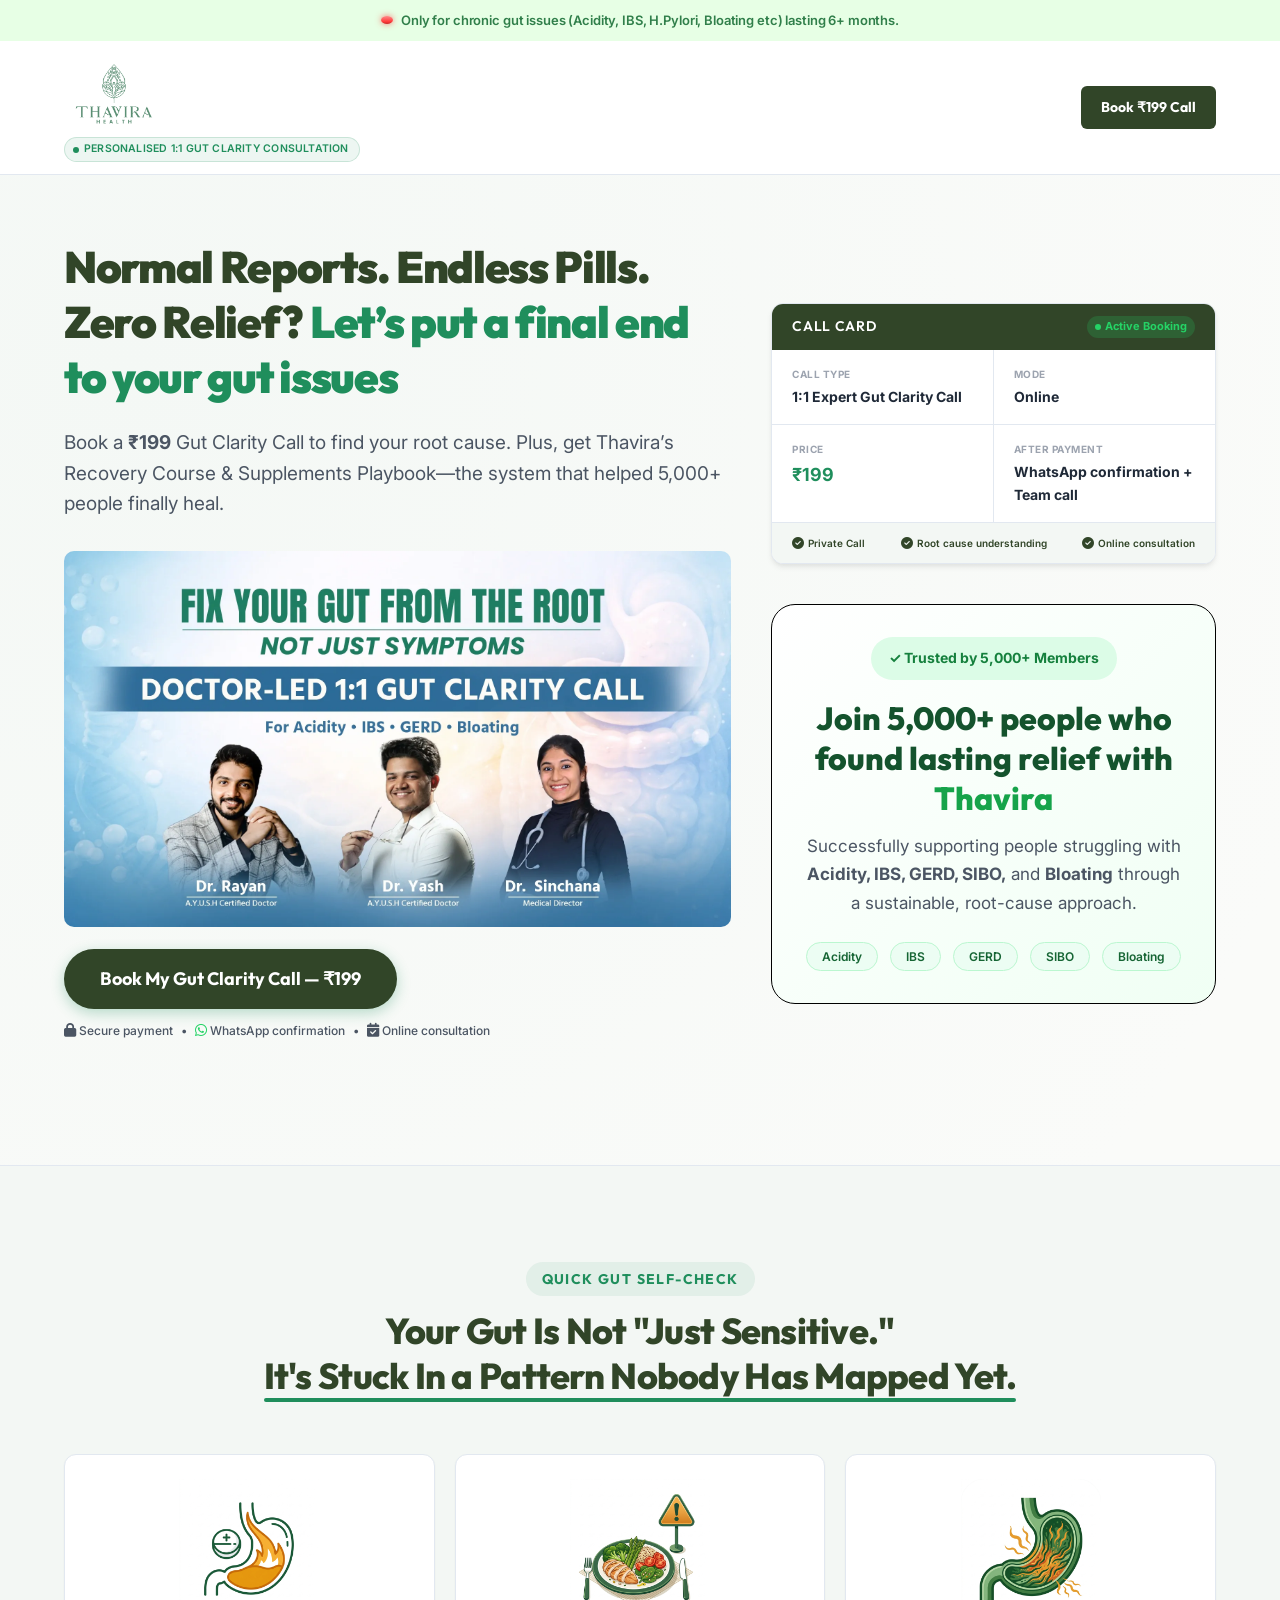
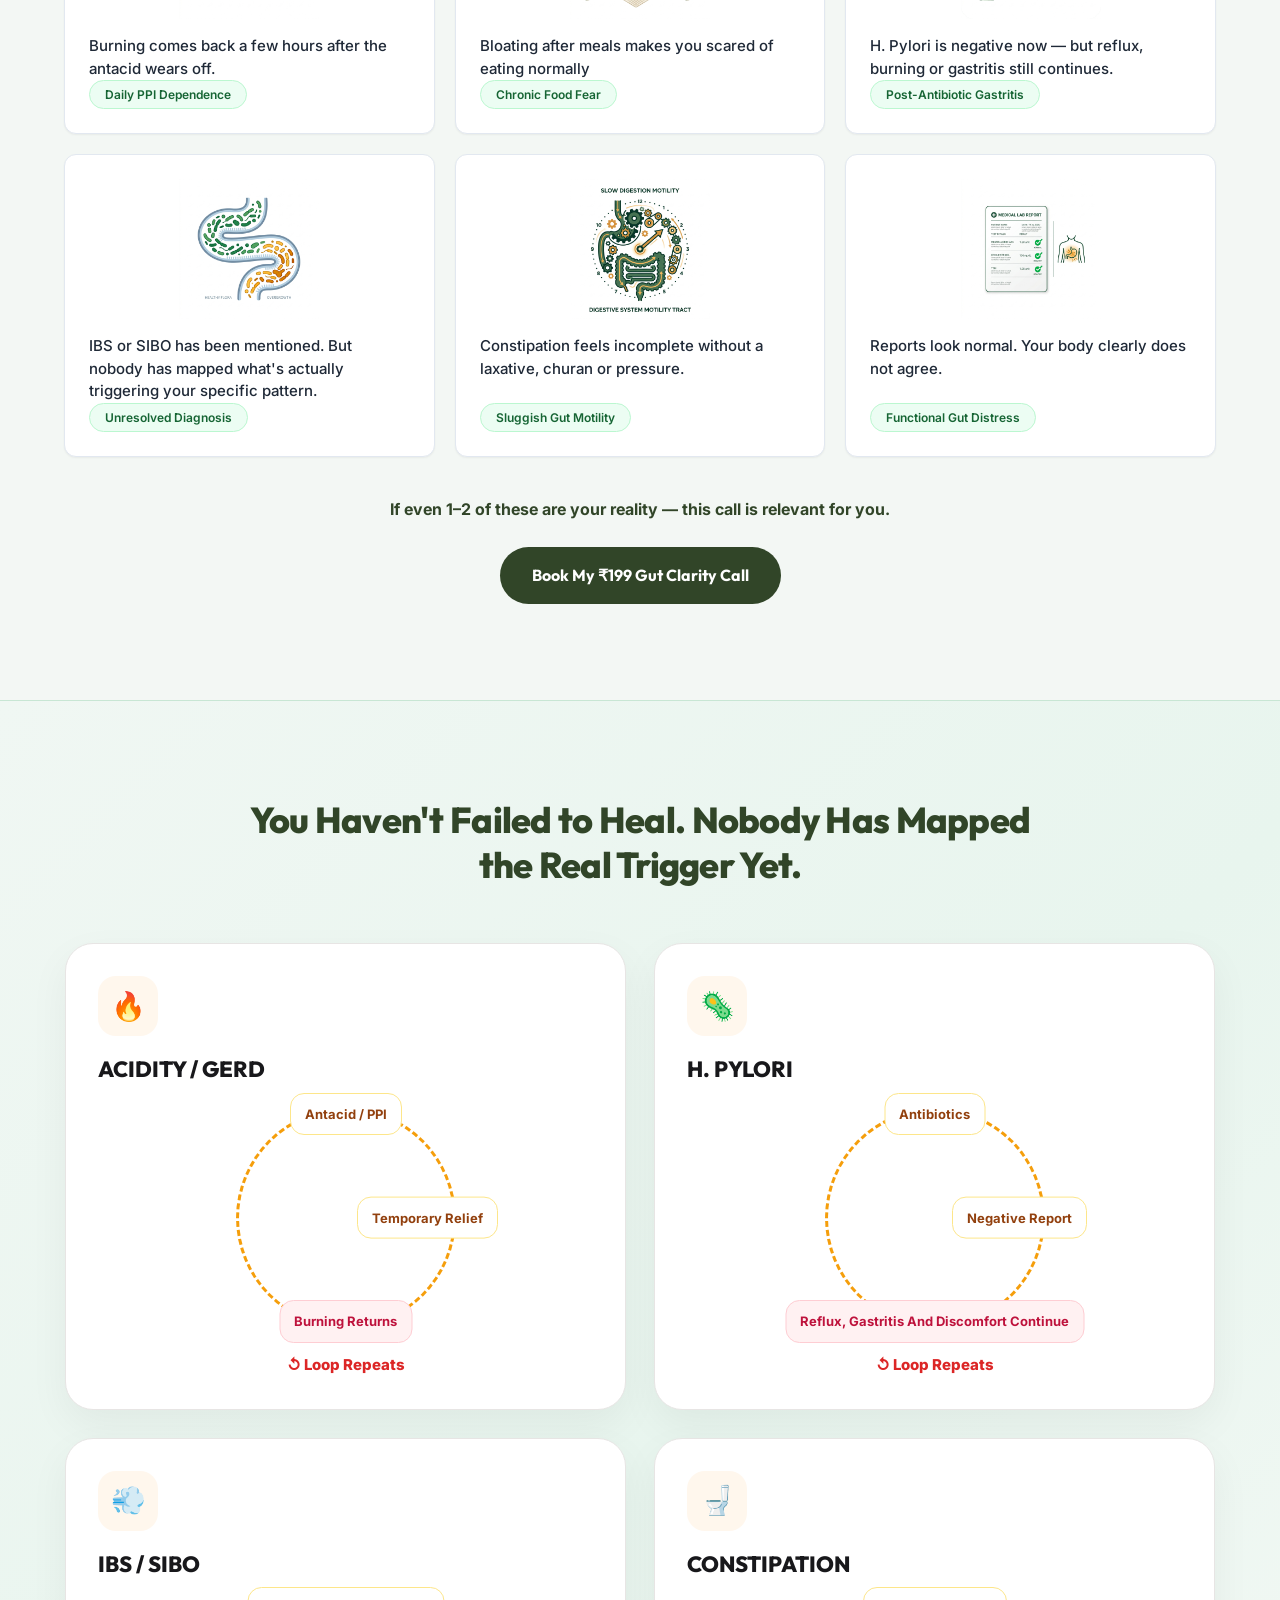
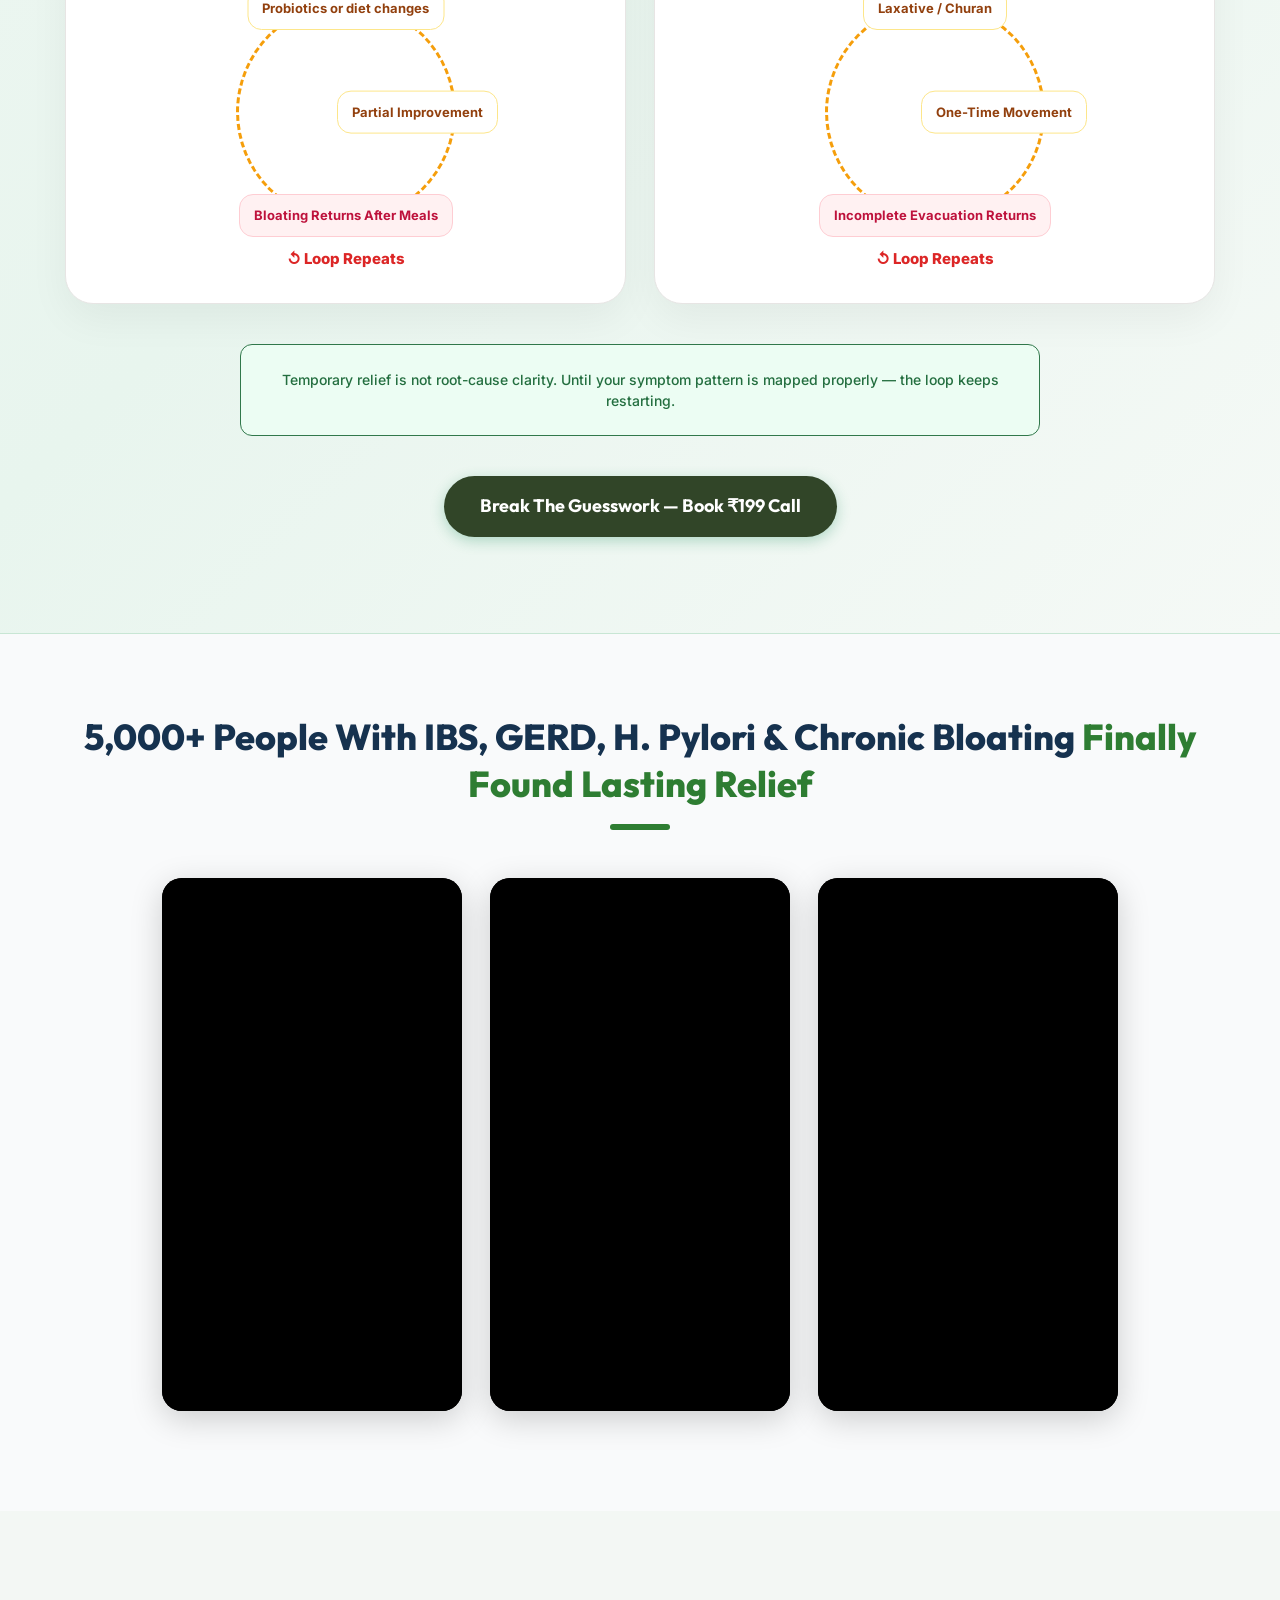
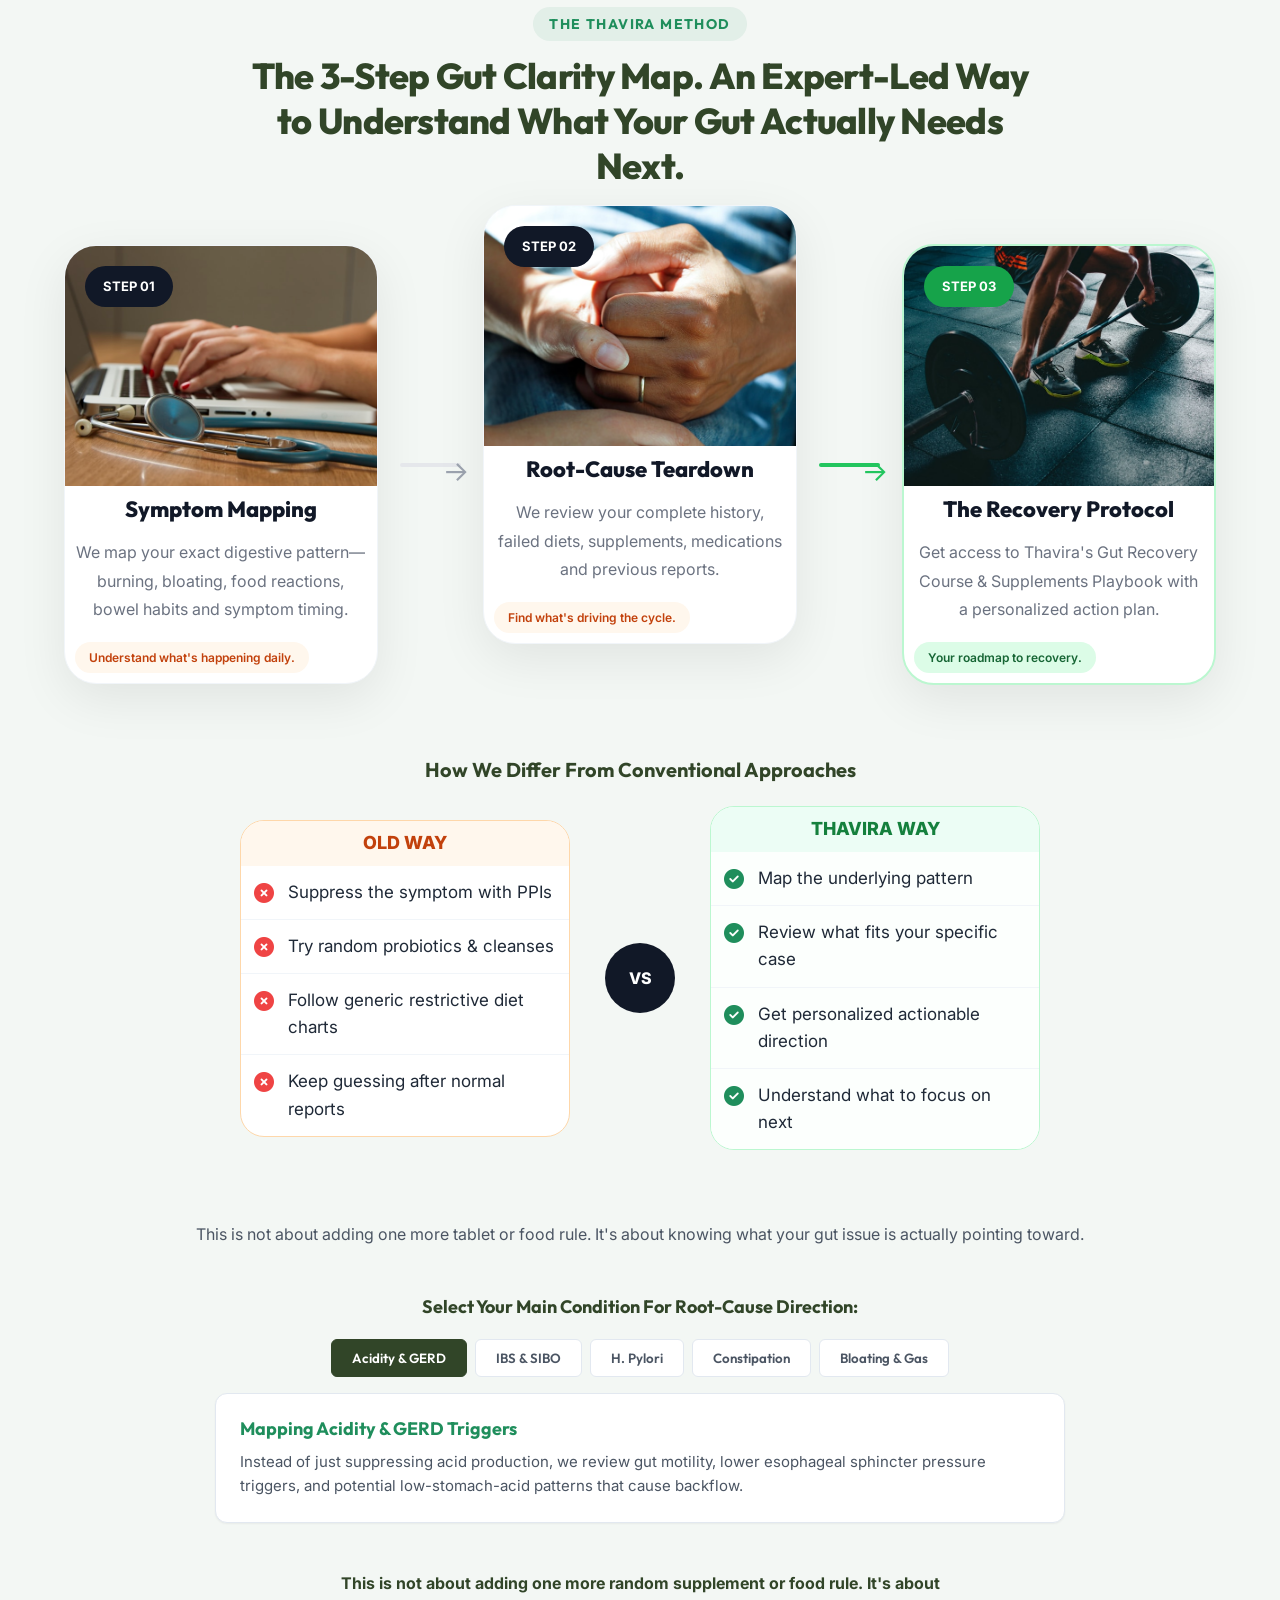
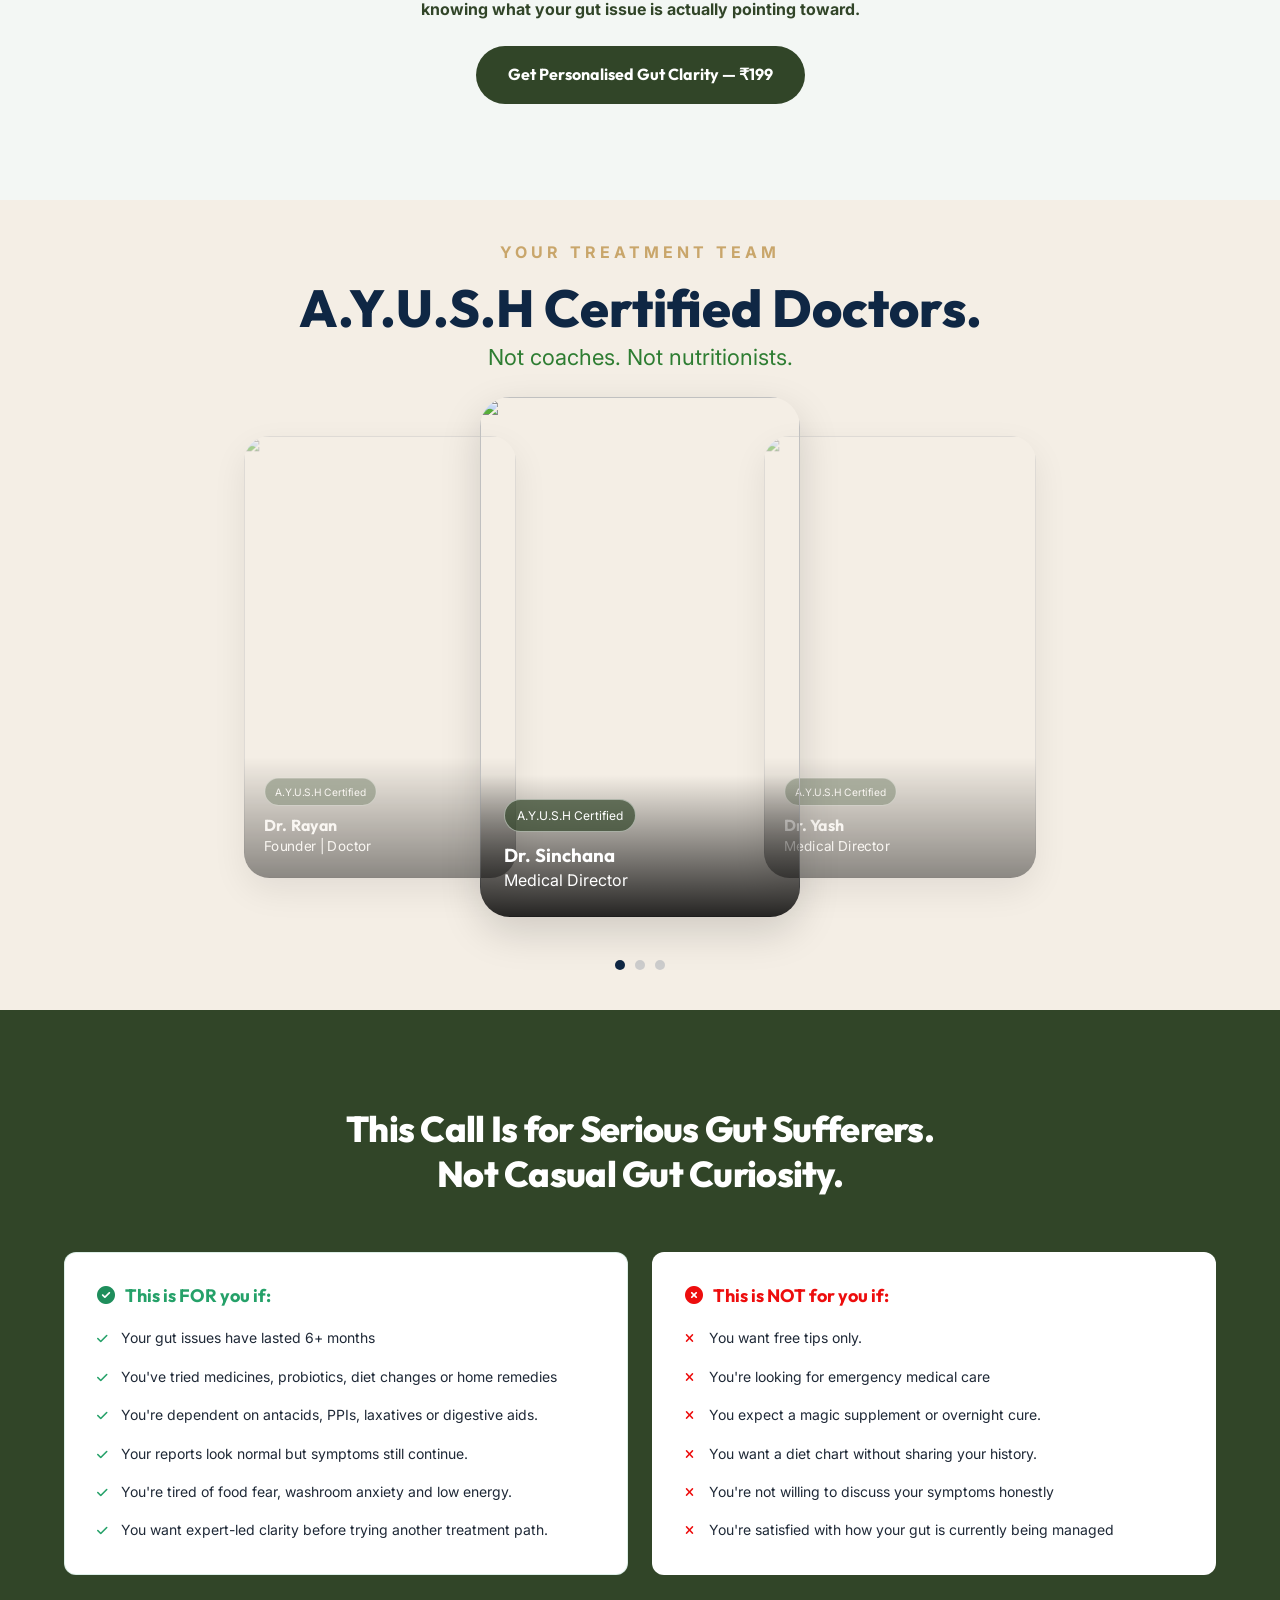
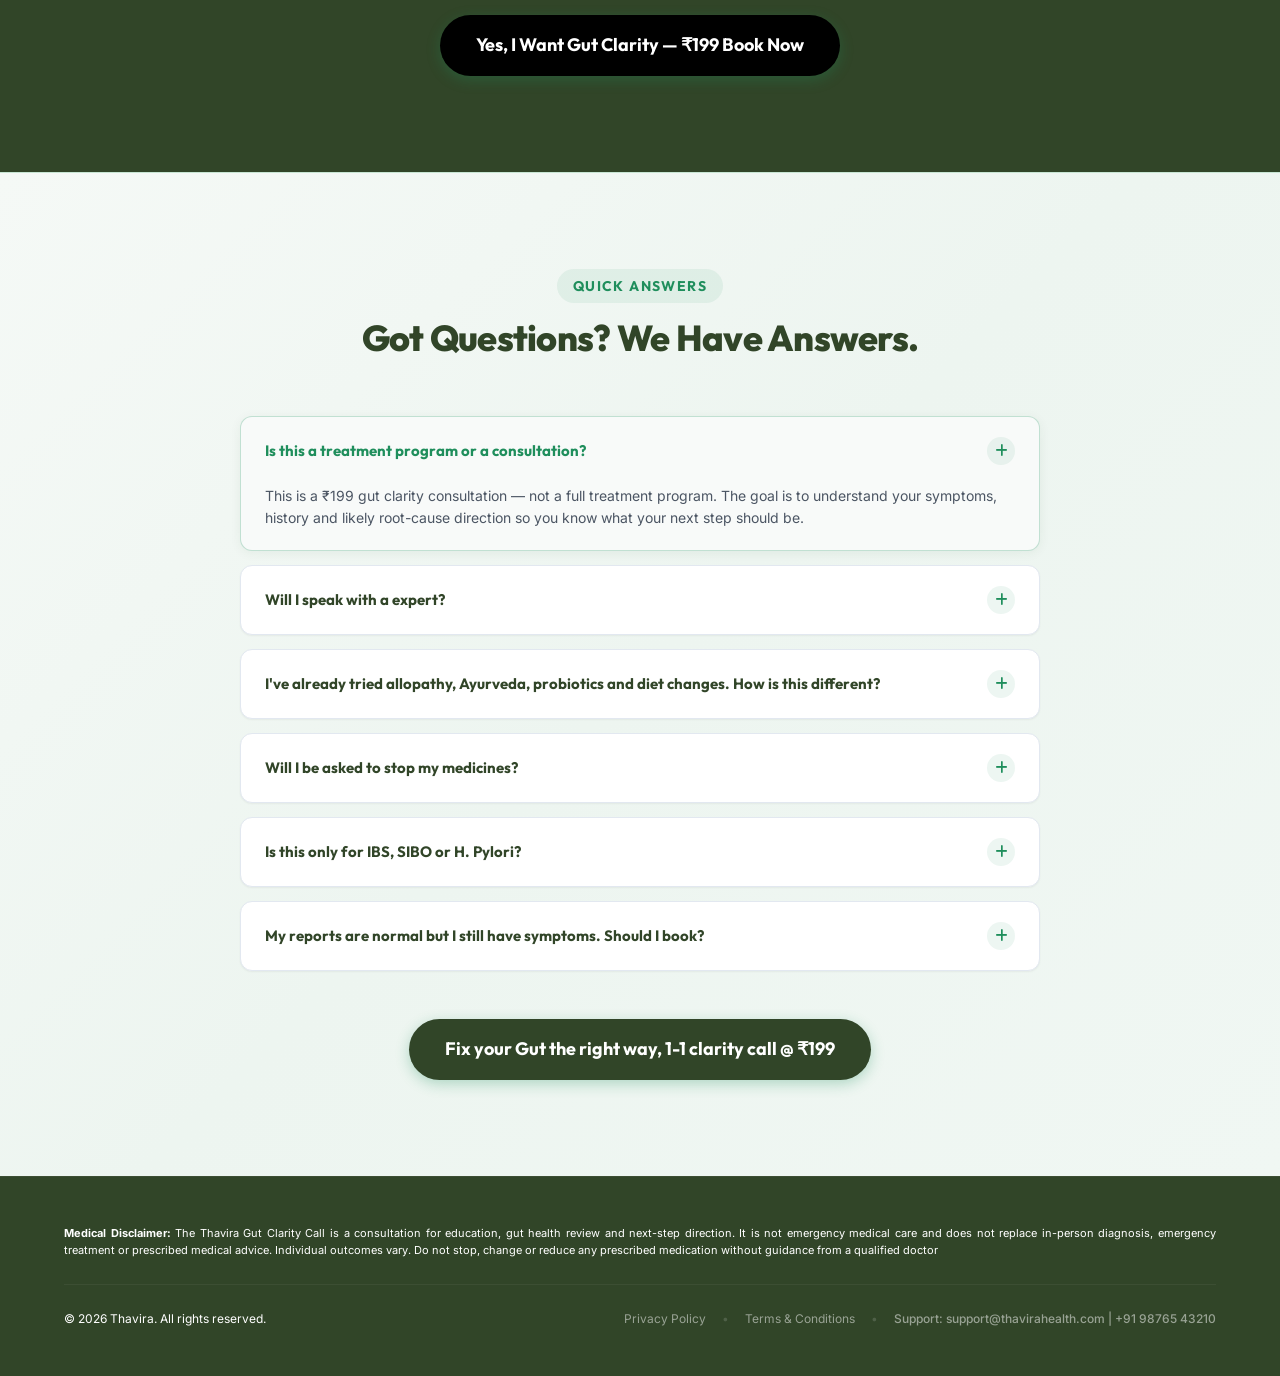
==== commit 2b755181: "vimeo added" ====
--- a/index.html
+++ b/index.html
@@ -131,9 +131,9 @@
                         </div>
                     </div>
                     <div class="call-card-footer">
-                        <span><i class="fa-solid fa-circle-check"></i> Private Call</span>
-                        <span><i class="fa-solid fa-circle-check"></i> Root cause understanding</span>
-                        <span><i class="fa-solid fa-circle-check"></i> Online consultation</span>
+                        <span><i class="fa-solid fa-circle-check"></i> <small>Private Call</small></span>
+                        <span><i class="fa-solid fa-circle-check"></i> <small>Root cause understanding</small></span>
+                        <span><i class="fa-solid fa-circle-check"></i> <small>Online consultation</small></span>
                     </div>
                 </div>
 
@@ -262,7 +262,8 @@
                 <!-- Card 1 -->
                 <div class="symptom-card">
                     <div class="symptom-image-container">
-                        <img src="images/symptom_ppi.png" alt="Daily PPI Dependence" class="symptom-image">
+                        <img src="images/symptom_ppi.png" alt="Daily PPI Dependence" class="symptom-image"
+                            loading="lazy">
                     </div>
 
                     <p class="symptom-desc">Burning comes back a few hours after the antacid wears off.</p>
@@ -271,7 +272,8 @@
                 <!-- Card 2 -->
                 <div class="symptom-card">
                     <div class="symptom-image-container">
-                        <img src="images/symptom_food_fear.png" alt="Chronic Food Fear" class="symptom-image">
+                        <img src="images/symptom_food_fear.png" alt="Chronic Food Fear" class="symptom-image"
+                            loading="lazy">
                     </div>
                     <p class="symptom-desc">Bloating after meals makes you scared of eating normally</p>
                     <span class="symptom-impact">Chronic Food Fear</span>
@@ -279,7 +281,8 @@
                 <!-- Card 3 -->
                 <div class="symptom-card">
                     <div class="symptom-image-container">
-                        <img src="images/symptom_gastritis.png" alt="Post-Antibiotic Gastritis" class="symptom-image">
+                        <img src="images/symptom_gastritis.png" alt="Post-Antibiotic Gastritis" class="symptom-image"
+                            loading="lazy">
                     </div>
                     <p class="symptom-desc">H. Pylori is negative now — but reflux, burning or gastritis still
                         continues.</p>
@@ -288,7 +291,8 @@
                 <!-- Card 4 -->
                 <div class="symptom-card">
                     <div class="symptom-image-container">
-                        <img src="images/symptom_ibs_sibo.png" alt="Unresolved Diagnosis" class="symptom-image">
+                        <img src="images/symptom_ibs_sibo.png" alt="Unresolved Diagnosis" class="symptom-image"
+                            loading="lazy">
                     </div>
                     <p class="symptom-desc">IBS or SIBO has been mentioned. But nobody has mapped what's actually
                         triggering your specific pattern.</p>
@@ -297,7 +301,8 @@
                 <!-- Card 5 -->
                 <div class="symptom-card">
                     <div class="symptom-image-container">
-                        <img src="images/symptom_motility.png" alt="Sluggish Gut Motility" class="symptom-image">
+                        <img src="images/symptom_motility.png" alt="Sluggish Gut Motility" class="symptom-image"
+                            loading="lazy">
                     </div>
                     <p class="symptom-desc">Constipation feels incomplete without a laxative, churan or pressure.</p>
                     <span class="symptom-impact">Sluggish Gut Motility</span>
@@ -305,8 +310,8 @@
                 <!-- Card 6 -->
                 <div class="symptom-card">
                     <div class="symptom-image-container">
-                        <img src="images/symptom_normal_reports.png" alt="Functional Gut Distress"
-                            class="symptom-image">
+                        <img src="images/symptom_normal_reports.png" alt="Functional Gut Distress" class="symptom-image"
+                            loading="lazy">
                     </div>
                     <p class="symptom-desc">Reports look normal. Your body clearly does not agree.</p>
                     <span class="symptom-impact">Functional Gut Distress</span>
@@ -397,7 +402,7 @@
 
 
             <div class="reframe-box">
-                <span class="reframe-icon"><i class="fa-solid fa-arrow-rotate-left"></i></span>
+
                 <div class="reframe-content">
                     <p>Temporary relief is not root-cause clarity. Until your symptom pattern is mapped properly — the
                         loop keeps restarting.</p>
@@ -427,28 +432,33 @@
 
             <div class="testimonial-slider">
 
+                <!-- Video Card 1 -->
                 <div class="video-card">
-                    <video controls playsinline preload="metadata">
-                        <source
-                            src="https://assets.cdn.filesafe.space/s8YgqPVwusRSxp9y99aS/media/69a6cf35b701fe51a64d63f4.mp4"
-                            type="video/mp4">
-                    </video>
-                </div>
-
+                    <div class="vimeo-wrapper">
+                        <iframe src="https://player.vimeo.com/video/1168852755?share=copy&fl=sv&fe=ci" frameborder="0"
+                            allow="autoplay; fullscreen; picture-in-picture" allowfullscreen title="Testimonial 1">
+                        </iframe>
+                    </div>
+                </div>
+
+                <!-- Video Card 2 -->
                 <div class="video-card">
-                    <video controls playsinline preload="metadata">
-                        <source
-                            src="https://assets.cdn.filesafe.space/s8YgqPVwusRSxp9y99aS/media/69a6cf3573a20209b2c552dd.mp4"
-                            type="video/mp4">
-                    </video>
-                </div>
-
+                    <div class="vimeo-wrapper">
+                        <iframe src="https://player.vimeo.com/video/1168854811?title=0&byline=0&portrait=0&dnt=1"
+                            frameborder="0" allow="autoplay; fullscreen; picture-in-picture" allowfullscreen
+                            title="Testimonial 2">
+                        </iframe>
+                    </div>
+                </div>
+
+                <!-- Video Card 3 -->
                 <div class="video-card">
-                    <video controls playsinline preload="metadata">
-                        <source
-                            src="https://assets.cdn.filesafe.space/s8YgqPVwusRSxp9y99aS/media/69a6cf354c96718a5626df25.mp4"
-                            type="video/mp4">
-                    </video>
+                    <div class="vimeo-wrapper">
+                        <iframe src="https://player.vimeo.com/video/1168853942?title=0&byline=0&portrait=0&dnt=1"
+                            frameborder="0" allow="autoplay; fullscreen; picture-in-picture" allowfullscreen
+                            title="Testimonial 3">
+                        </iframe>
+                    </div>
                 </div>
 
             </div>
@@ -474,7 +484,7 @@
                     <div class="journey-card">
 
                         <div class="image-wrap">
-                            <img src="images/method-1.jfif" alt="">
+                            <img src="images/method-1.jfif" alt="" loading="lazy">
                             <div class="step-pill">STEP 01</div>
                         </div>
 
@@ -500,7 +510,7 @@
                     <div class="journey-card elevated">
 
                         <div class="image-wrap">
-                            <img src="images/method-2.jfif" alt="">
+                            <img src="images/method-2.jfif" alt="" loading="lazy">
                             <div class="step-pill">STEP 02</div>
                         </div>
 
@@ -526,7 +536,7 @@
                     <div class="journey-card success">
 
                         <div class="image-wrap">
-                            <img src="images/method-3.jfif" alt="">
+                            <img src="images/method-3.jfif" alt="" loading="lazy">
                             <div class="step-pill green">STEP 03</div>
                         </div>
 
@@ -702,7 +712,7 @@
 
                     <div class="team-card">
                         <img src="https://assets.cdn.filesafe.space/s8YgqPVwusRSxp9y99aS/media/69be7e4f175e9846dd38d71e.webp"
-                            alt="">
+                            alt="" loading="lazy">
                         <div class="card-overlay">
                             <div class="pill">A.Y.U.S.H Certified</div>
                             <h3>Dr. Sinchana</h3>
@@ -712,7 +722,7 @@
 
                     <div class="team-card">
                         <img src="https://assets.cdn.filesafe.space/s8YgqPVwusRSxp9y99aS/media/69be7e4f0e1bdb5113987817.webp"
-                            alt="">
+                            alt="" loading="lazy">
                         <div class="card-overlay">
                             <div class="pill">A.Y.U.S.H Certified</div>
                             <h3>Dr. Yash</h3>
@@ -722,7 +732,7 @@
 
                     <div class="team-card">
                         <img src="https://assets.cdn.filesafe.space/s8YgqPVwusRSxp9y99aS/media/69be7e4f0e1bdb9c22987816.webp"
-                            alt="">
+                            alt="" loading="lazy">
                         <div class="card-overlay">
                             <div class="pill">A.Y.U.S.H Certified</div>
                             <h3>Dr. Rayan</h3>
@@ -772,7 +782,6 @@
                         <li>You want free tips only.</li>
                         <li>You're looking for emergency medical care</li>
                         <li>You expect a magic supplement or overnight cure.</li>
-                        <li>You expect a magic supplement or overnight cure</li>
                         <li>You want a diet chart without sharing your history.</li>
                         <li>You're not willing to discuss your symptoms honestly</li>
                         <li>You're satisfied with how your gut is currently being managed</li>
@@ -783,7 +792,7 @@
             <div class="filter-line text-center text-white">
 
                 <a style="background:black" href="https://pages.razorpay.com/pl_RiN0Tzzm9UNtOF/view"
-                    class="btn btn-primary pulse-glow smooth-scroll">Yes, I Want Gut Clarity — ₹199 Book Now</a>
+                    class="btn btn-primary animatedgradient smooth-scroll">Yes, I Want Gut Clarity — ₹199 Book Now</a>
             </div>
         </div>
     </section>
@@ -983,6 +992,8 @@
         </div>
     </div>
 
+
+
     <!-- Interactive Logic scripts -->
     <script>
         document.addEventListener('DOMContentLoaded', function () {
@@ -1070,54 +1081,6 @@
                     }
                 });
             }
-
-            // 5. Scroll triggers for Sticky Mobile CTA bar
-            const stickyBar = document.getElementById('sticky-bar');
-            const checkoutSection = document.getElementById('checkout-section');
-
-            window.addEventListener('scroll', function () {
-                const scrollDepth = window.scrollY;
-                const windowHeight = window.innerHeight;
-                const docHeight = document.documentElement.scrollHeight;
-
-                // Show sticky bar after 20% scroll depth on mobile
-                const scrollPercent = (scrollDepth / (docHeight - windowHeight)) * 100;
-
-                if (window.innerWidth <= 767) {
-                    stickyBar.classList.add('show');
-                } else {
-                    stickyBar.classList.remove('show');
-                }
-            });
-
-            // 6. WhatsApp Screenshot carousel manual buttons
-            const waContainer = document.getElementById('whatsapp-scroll-container');
-            const prevWa = document.getElementById('prev-wa');
-            const nextWa = document.getElementById('next-wa');
-
-            if (waContainer && prevWa && nextWa) {
-                prevWa.addEventListener('click', function () {
-                    waContainer.scrollBy({
-                        left: -320,
-                        behavior: 'smooth'
-                    });
-                });
-
-                nextWa.addEventListener('click', function () {
-                    waContainer.scrollBy({
-                        left: 320,
-                        behavior: 'smooth'
-                    });
-                });
-            }
-
-            // 7. Booking Trigger Action alert
-            const bookingTrigger = document.getElementById('rzp-booking-trigger');
-            if (bookingTrigger) {
-                bookingTrigger.addEventListener('click', function () {
-                    alert('Connecting with Secure Payment Gateway...\nBooking amount: ₹199\nRedirecting to slot assignment...');
-                });
-            }
         });
     </script>
 
--- a/style.css
+++ b/style.css
@@ -305,6 +305,10 @@
   animation: animatedgradient 3s ease infinite alternate;
 }
 
+.animatedgradient {
+  animation: animatedgradient 3s ease infinite alternate;
+}
+
 .btn-secondary:hover {
   background-color: var(--color-forest-light);
   transform: translateY(-2px);
@@ -699,7 +703,7 @@
   padding: 3px 10px 3px 8px;
   margin-top: 4px;
   letter-spacing: 0.02em;
-  text-transform: uppercase; 
+  text-transform: uppercase;
   transition: var(--transition-smooth);
 }
 
@@ -792,7 +796,7 @@
 
 @keyframes animatedgradient {
   0% {
-    background-position: 0% 50%;
+    background-position: 0 50%;
   }
 
   50% {
@@ -800,7 +804,28 @@
   }
 
   100% {
-    background-position: 0% 50%;
+    background-position: 0 50%;
+  }
+
+  10%,
+  90% {
+    transform: translate3d(-1px, 0, 0);
+  }
+
+  20%,
+  80% {
+    transform: translate3d(2px, 0, 0);
+  }
+
+  30%,
+  50%,
+  70% {
+    transform: translate3d(-4px, 0, 0);
+  }
+
+  40%,
+  60% {
+    transform: translate3d(4px, 0, 0);
   }
 }
 
@@ -995,8 +1020,8 @@
 }
 
 .reframe-box {
-  background-color: var(--color-amber-bg);
-  border: 1px solid var(--color-amber-border);
+  background-color: #ecfdf3;
+  border: 1px solid #31784b;
   border-radius: var(--radius-md);
   padding: 24px;
   display: flex;
@@ -1042,10 +1067,11 @@
 }
 
 .reframe-content p {
-  color: #b45309;
+  color: #236e3f;
   font-size: 14px;
   font-weight: 500;
   line-height: 1.5;
+  text-align: center;
 }
 
 .loop-footer {
@@ -1831,7 +1857,7 @@
 @media (max-width: 991px) {
   .hero-container {
     grid-template-columns: 1fr;
-    gap: 40px;
+    gap: 0px;
   }
 
   .hero-visual {
@@ -1916,7 +1942,7 @@
 
   .main-footer {
     display: block;
-    margin-bottom: 108px;
+    margin-bottom: 83px;
   }
 
   .link-sep {
@@ -2036,55 +2062,170 @@
   margin: 20px auto 0;
 }
 
-/* Scroll Container */
+/* ==========================================================================
+   SECTION — Testimonials (Reel-Style Portrait Videos)
+   ========================================================================== */
+
+.section-testimonials {
+  padding: clamp(28px, 8vw, 80px) 0;
+  background: #f9fafb;
+}
+
+.section-testimonials .heading {
+  text-align: center;
+  margin-bottom: 40px;
+}
+
+/* ── Slider Container ── */
 .testimonial-slider {
   display: flex;
-  gap: 24px;
+  gap: 20px;
   overflow-x: auto;
   scroll-snap-type: x mandatory;
-  padding-bottom: 10px;
+  -webkit-overflow-scrolling: touch;
   scrollbar-width: none;
   -ms-overflow-style: none;
+  padding: 8px 4px 20px;
+  /* center the cards when there's extra space */
+  justify-content: flex-start;
 }
 
 .testimonial-slider::-webkit-scrollbar {
   display: none;
 }
 
-/* Card */
+/* ── Individual Reel Card ── */
 .video-card {
-  flex: 0 0 280px;
-  scroll-snap-align: center;
-  background: #fff;
-  border-radius: 24px;
+  /* Portrait reel: 260px wide → height auto via aspect-ratio */
+  flex: 0 0 260px;
+  min-width: 0;
+  scroll-snap-align: start;
+  border-radius: 20px;
   overflow: hidden;
-  border: 1px solid #eee;
-  box-shadow: 0 15px 40px -15px rgba(0, 0, 0, 0.15);
-}
-
-.video-card video {
+  background: #000;
+  box-shadow: 0 8px 32px rgba(0, 0, 0, 0.18);
+  transition: transform 0.28s ease, box-shadow 0.28s ease;
+  position: relative;
+}
+
+.video-card:hover {
+  transform: translateY(-6px) scale(1.02);
+  box-shadow: 0 20px 48px rgba(0, 0, 0, 0.25);
+}
+
+/* ── Vimeo Wrapper — Portrait 9:16 ── */
+.vimeo-wrapper {
+  width: 100%;
+  position: relative;
+  /* 9:16 = 177.78% padding trick – most reliable across browsers */
+  padding-bottom: 177.78%;
+  height: 0;
+  overflow: hidden;
+  background: #000;
+}
+
+.vimeo-wrapper iframe {
+  position: absolute;
+  top: 0;
+  left: 0;
+  width: 100%;
+  height: 100%;
+  border: none;
+  display: block;
+}
+
+/* ── Responsive Breakpoints ── */
+
+/* Mobile (≤ 480px): show 1.5 cards — 1 full + half peeking */
+@media (max-width: 480px) {
+  .testimonial-slider {
+    gap: 12px;
+    padding: 8px 4px 20px;
+  }
+
+  .video-card {
+    /* 67% of container = 1 card; remaining ~33% - gap ≈ half of next card */
+    flex: 0 0 67%;
+  }
+}
+
+/* Small tablet (481px–767px): show 1.5 cards too */
+@media (min-width: 481px) and (max-width: 767px) {
+  .testimonial-slider {
+    gap: 14px;
+  }
+
+  .video-card {
+    flex: 0 0 62%;
+  }
+}
+
+/* Tablet (768px–1023px): show 3 cards, horizontally scrollable */
+@media (min-width: 768px) and (max-width: 1023px) {
+  .video-card {
+    flex: 0 0 220px;
+  }
+}
+
+/* Desktop (≥ 1024px): 3 cards centred, no horizontal scroll needed */
+@media (min-width: 1024px) {
+  .testimonial-slider {
+    overflow-x: visible;
+    justify-content: center;
+    flex-wrap: nowrap;
+    gap: 28px;
+    scroll-snap-type: none;
+  }
+
+  .video-card {
+    flex: 0 0 300px;
+  }
+}
+
+/* Heading styles (shared) */
+.section-testimonials .heading h2 {
+  font-size: clamp(22px, 4vw, 36px);
+  font-weight: 800;
+  color: #16324f;
+  line-height: 1.3;
+}
+
+.section-testimonials .heading span {
+  color: #2e7d32;
+}
+
+.section-testimonials .divider {
+  width: 60px;
+  height: 6px;
+  background: #2e7d32;
+  border-radius: 20px;
+  margin: 16px auto 0;
+}
+
+/* Mobile heading */
+@media (max-width: 767px) {
+  .section-testimonials .heading h2 {
+    font-size: 22px;
+  }
+
+  .call-card-footer small {
+    width: 90%;
+    text-align: center;
+  }
+
+  .team-section .team-card img {
+    transform: scale(1.1);
+  }
+}
+
+/* ==========================================================================
+   TESTIMONIAL VIDEO — legacy rule (unused, kept for safety)
+   ========================================================================== */
+
+.video-card .testimonial-video {
   width: 100%;
   aspect-ratio: 9 / 16;
   object-fit: cover;
   display: block;
   background: #000;
-}
-
-/* Desktop Grid */
-@media (min-width: 768px) {
-  .testimonial-slider {
-    display: grid;
-    grid-template-columns: repeat(3, 1fr);
-    overflow: visible;
-  }
-
-  .video-card {
-    width: 100%;
-  }
-}
-
-@media (max-width: 767px) {
-  .heading h2 {
-    font-size: 28px;
-  }
 }
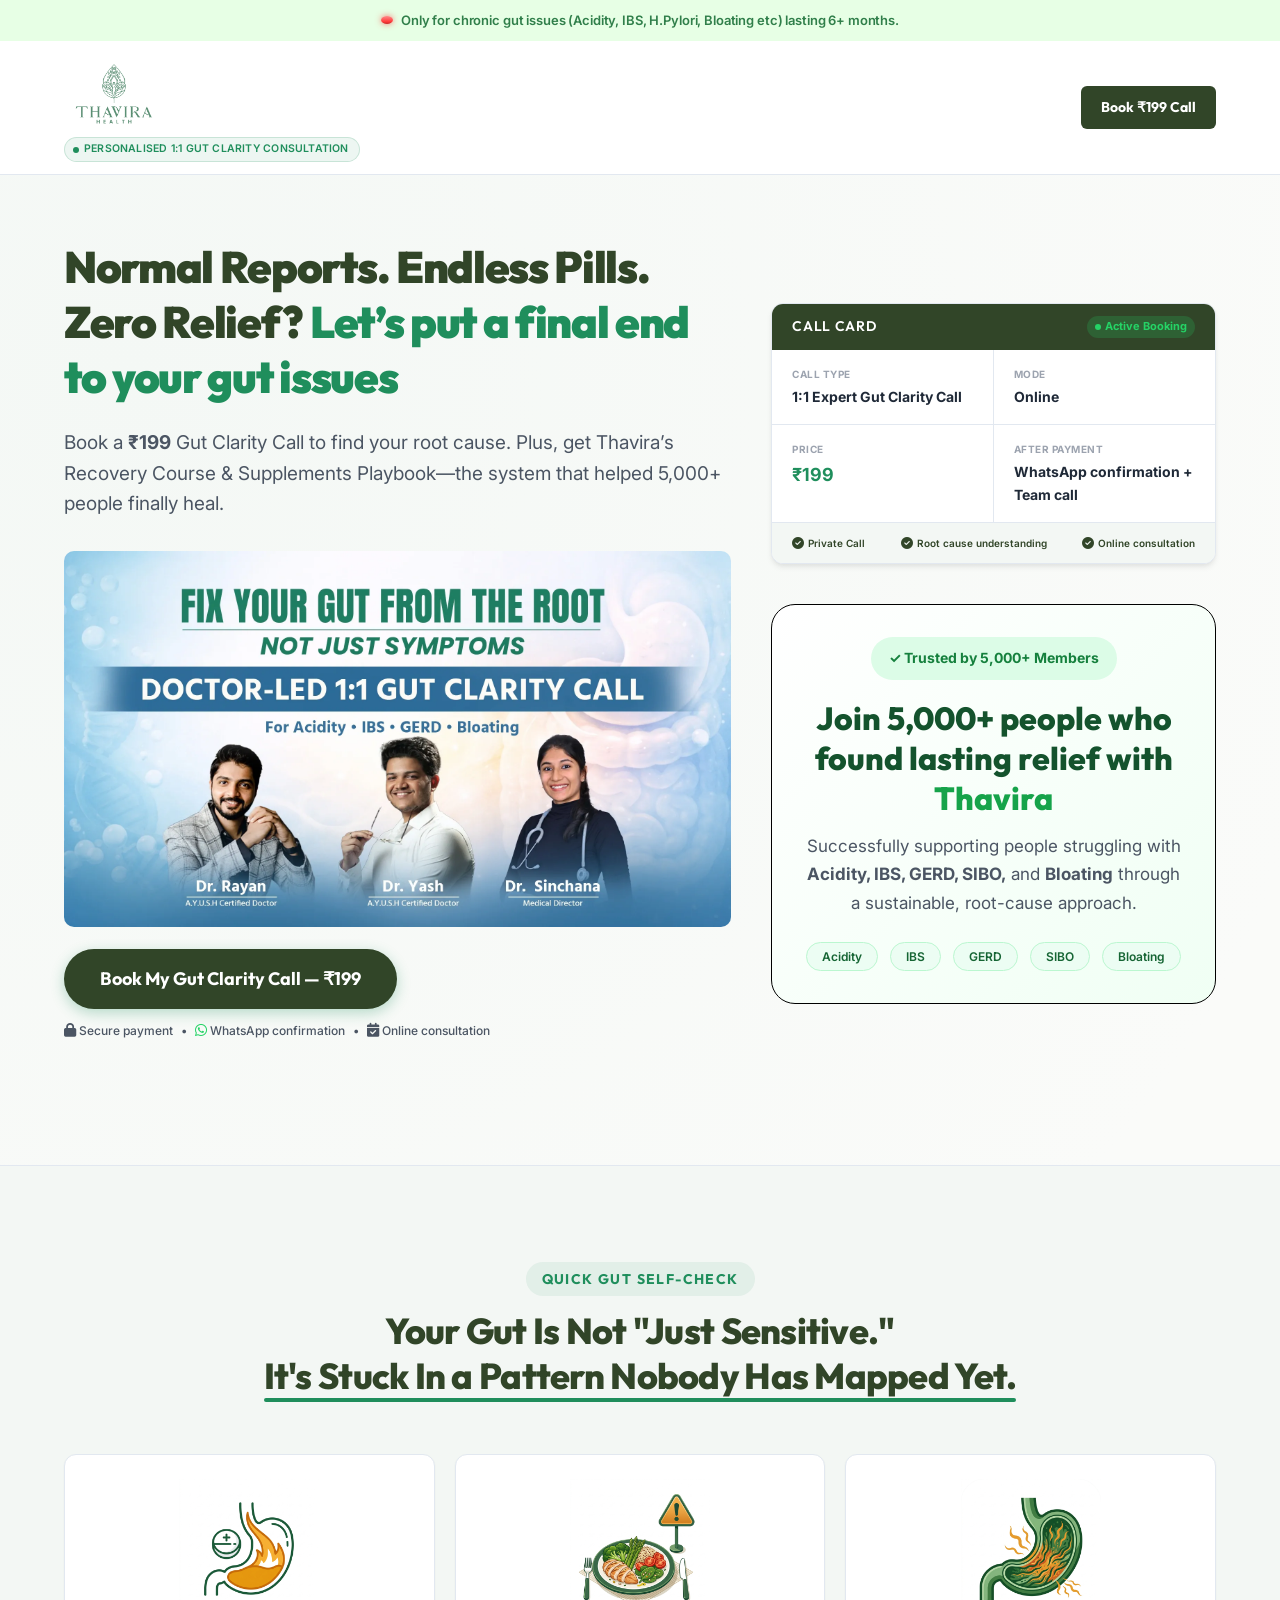
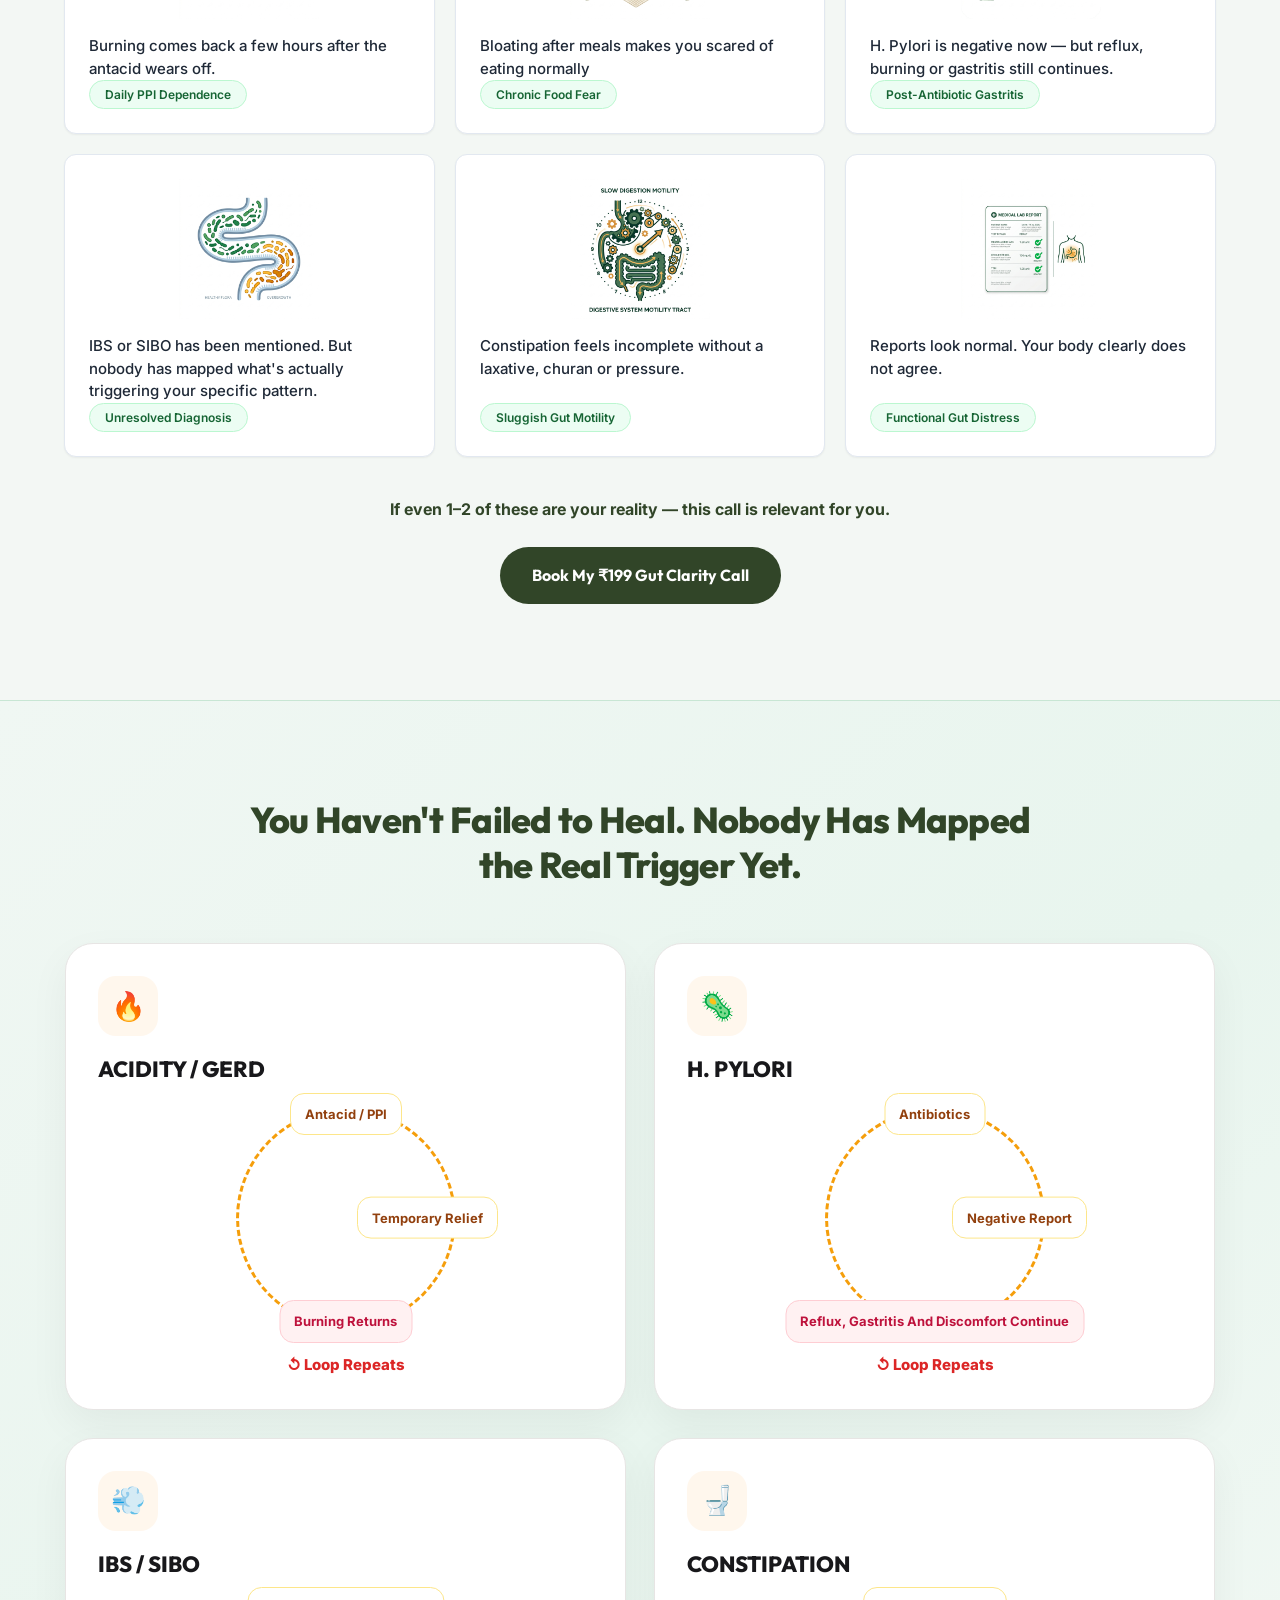
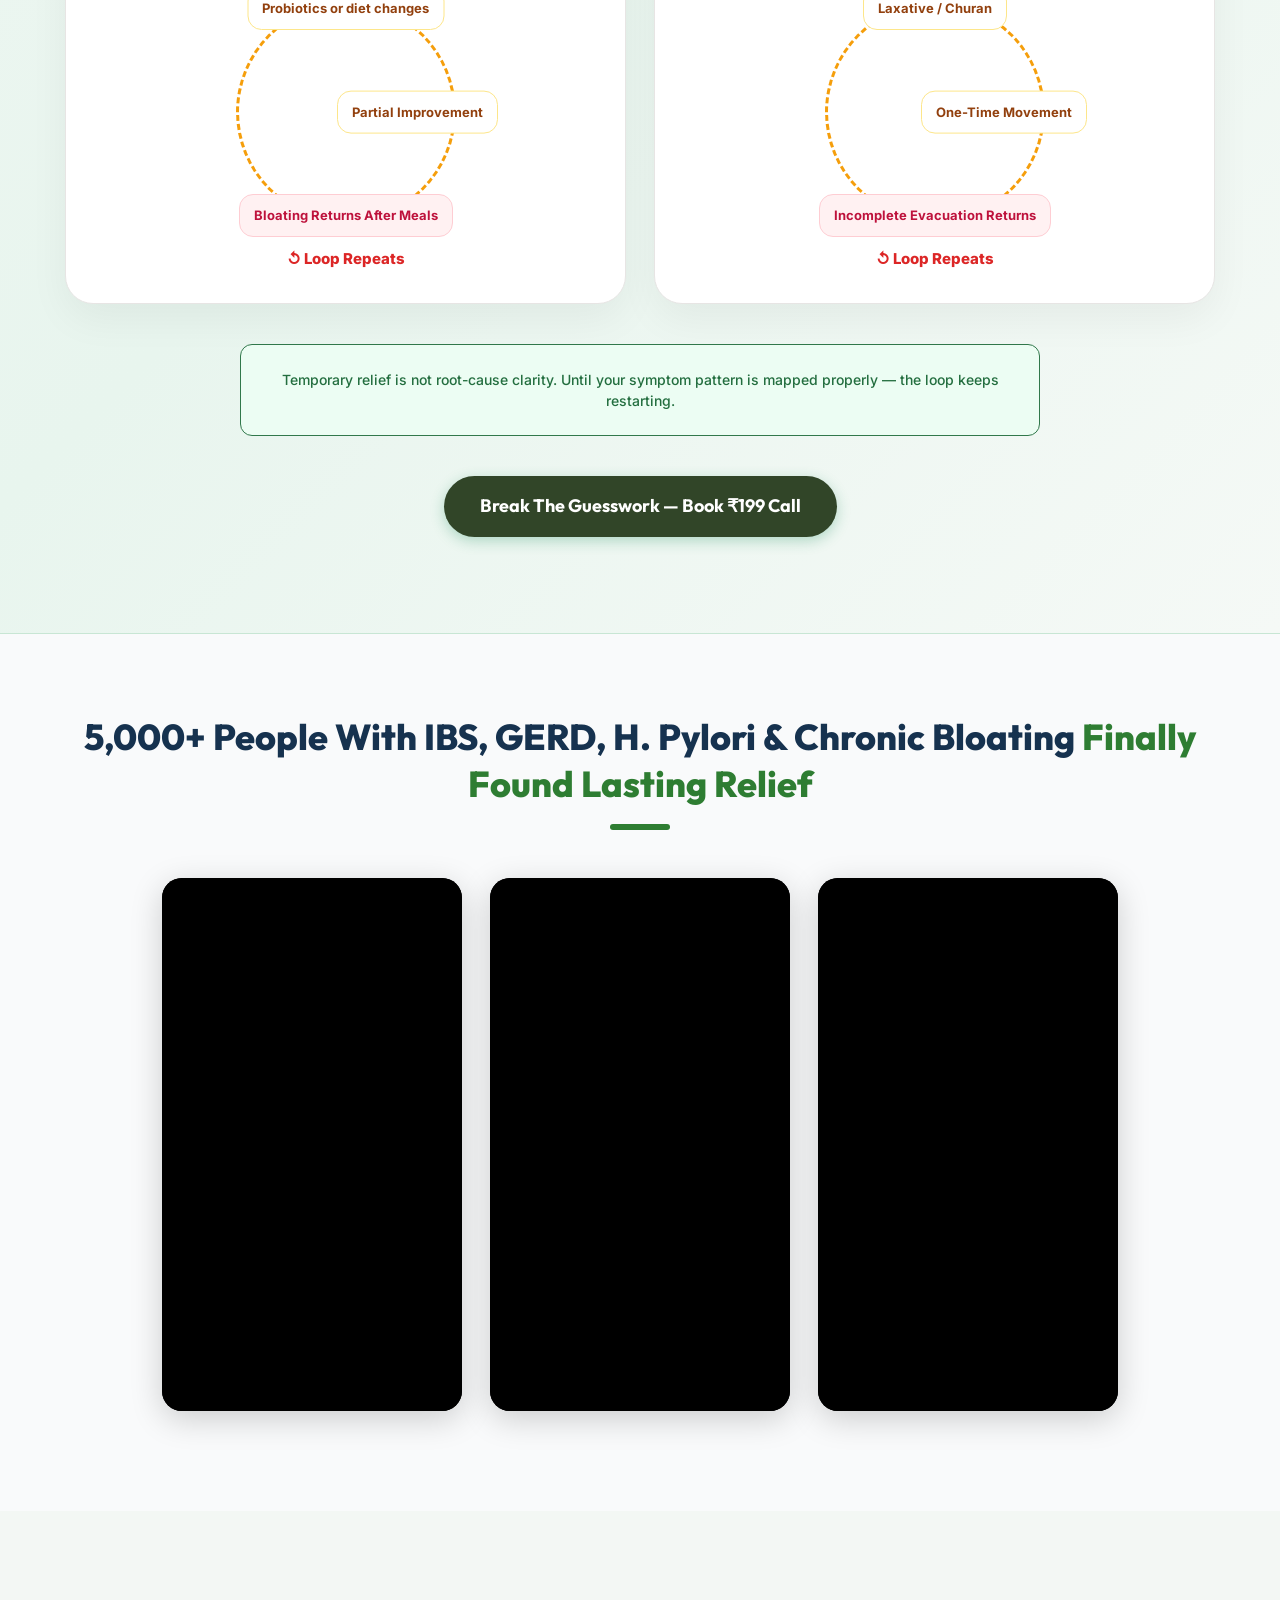
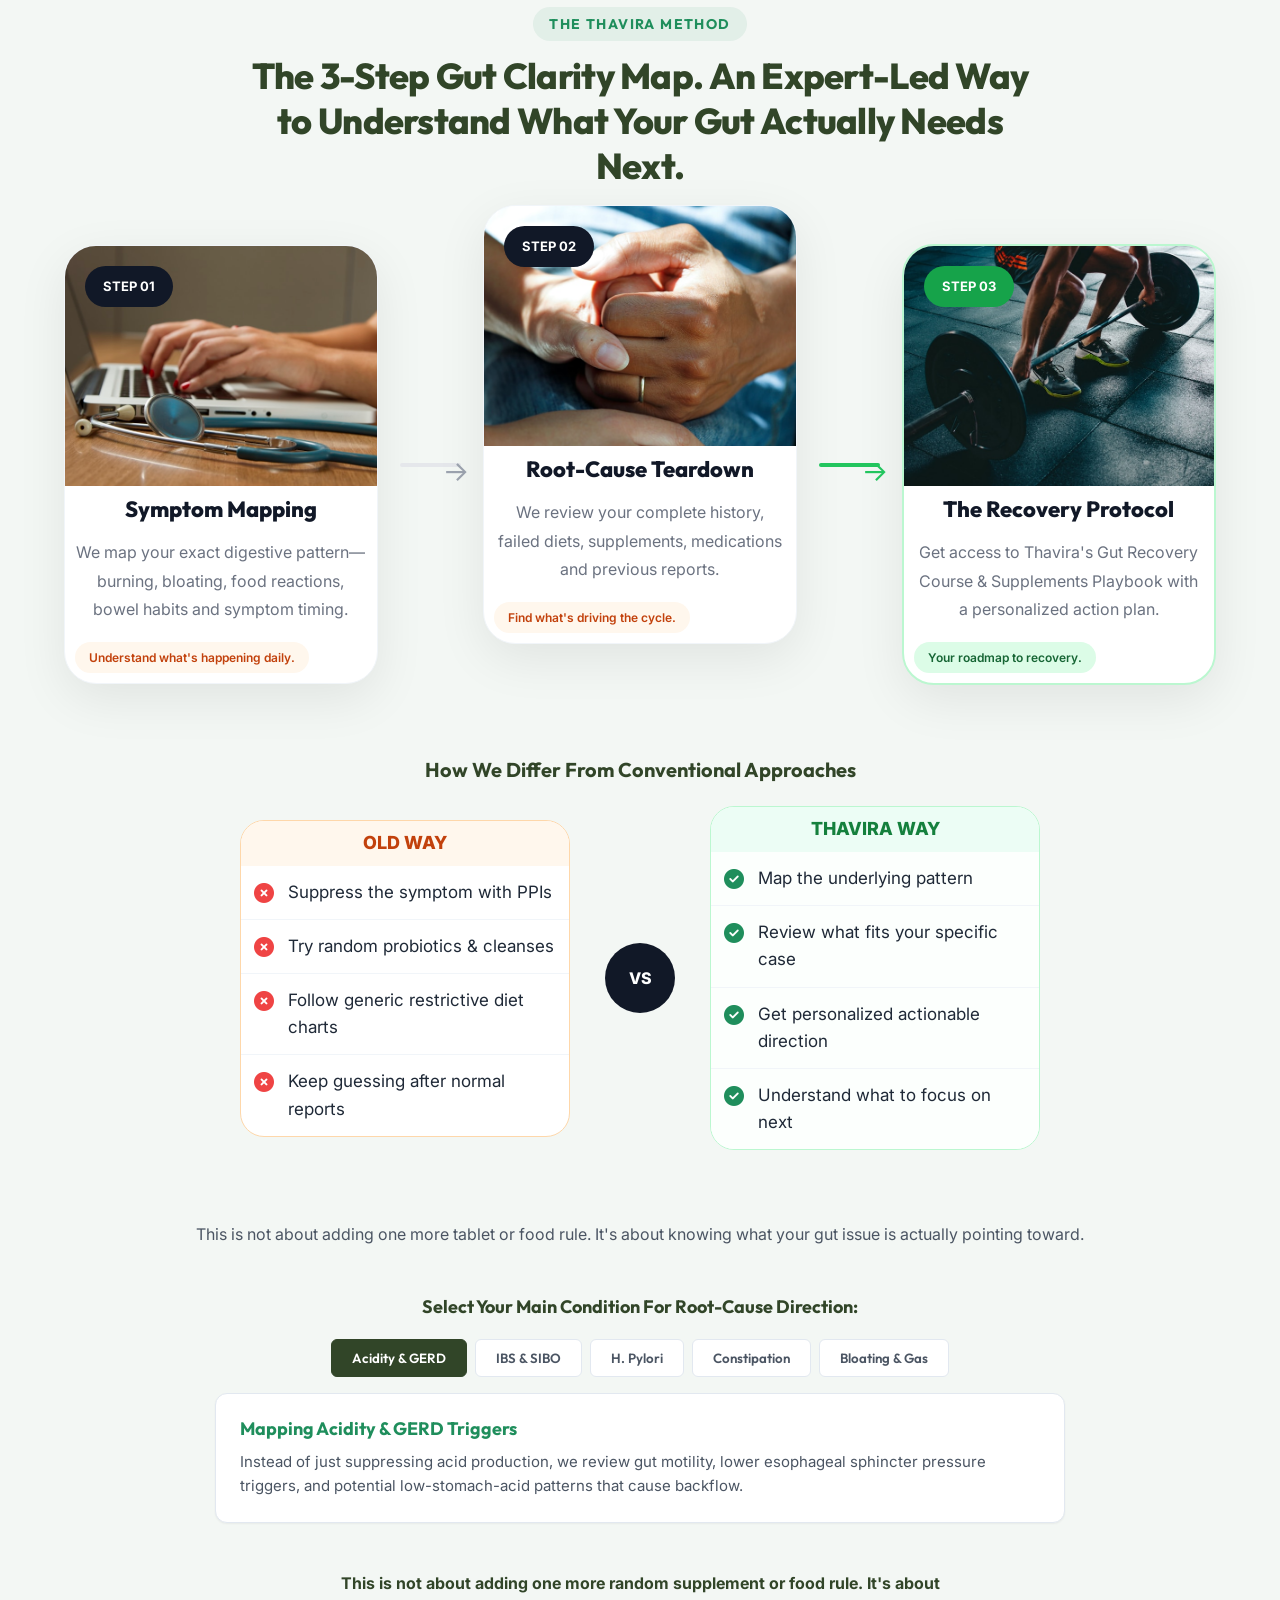
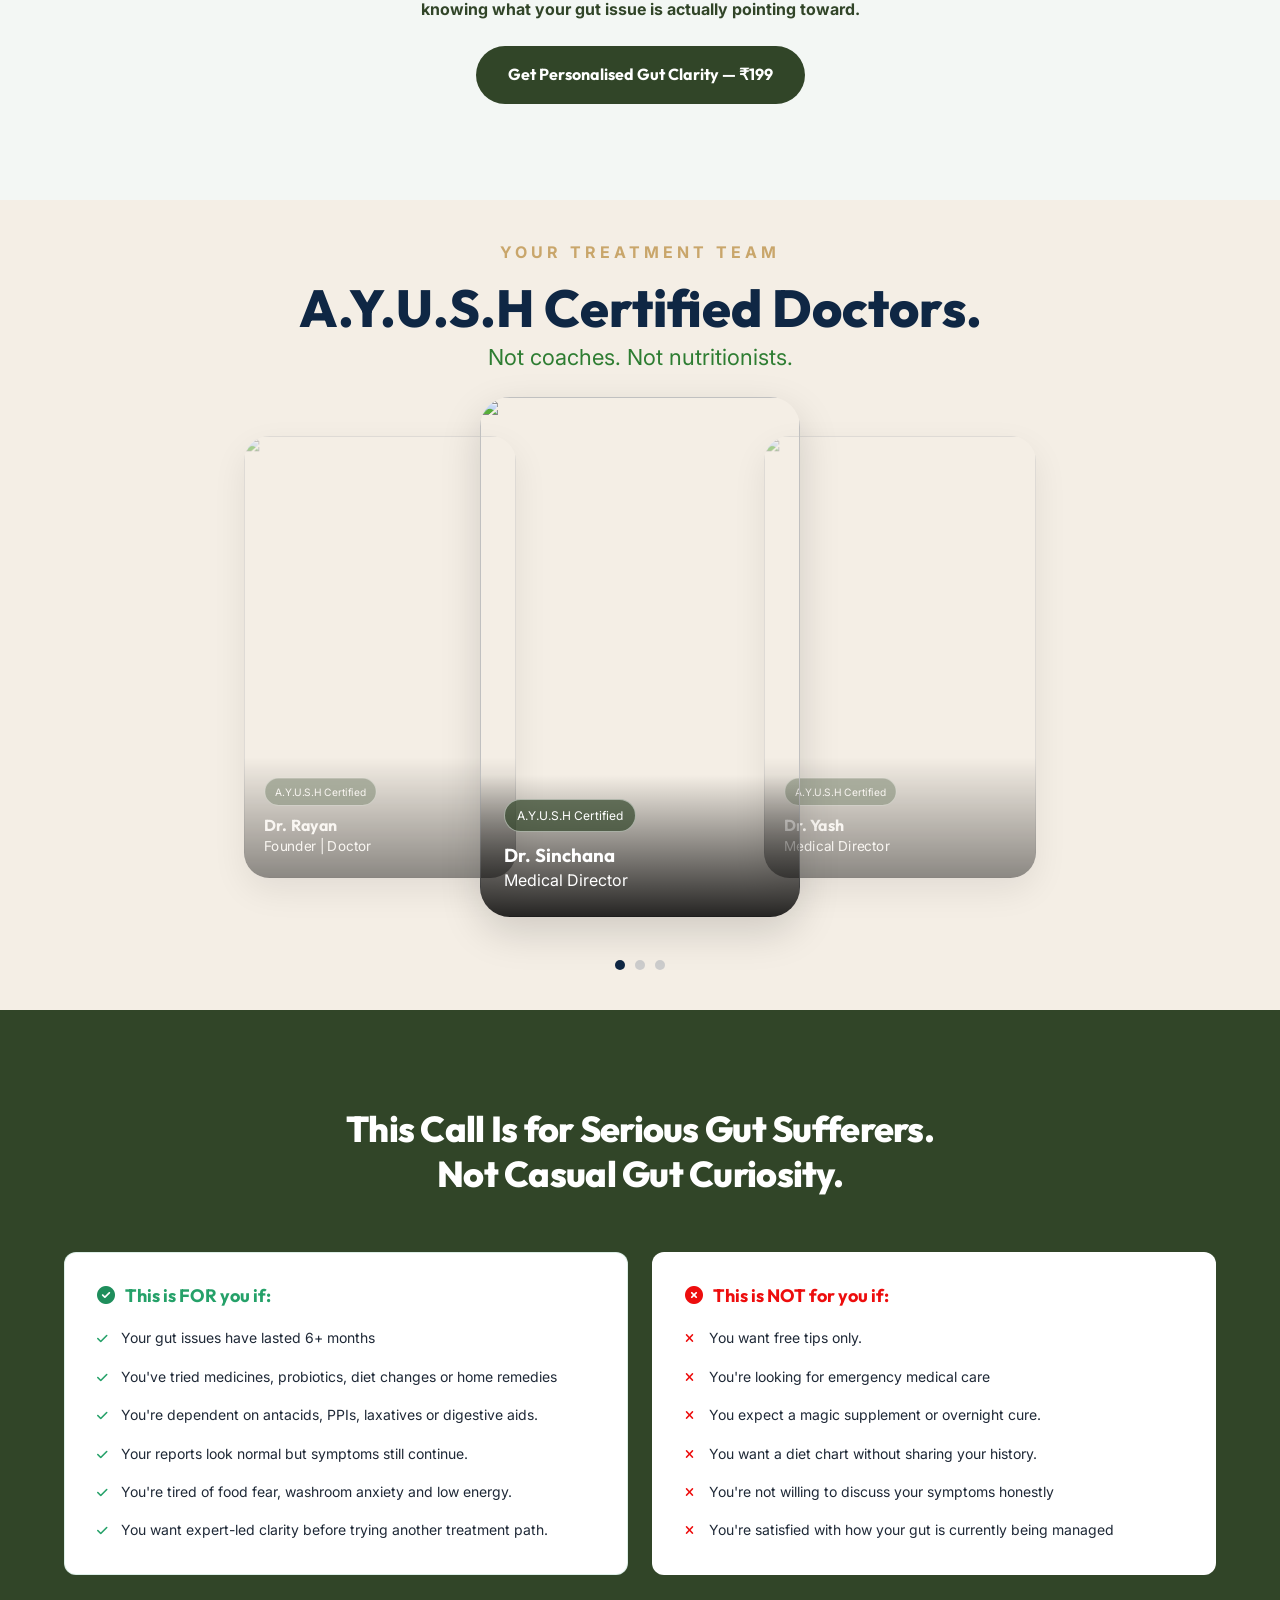
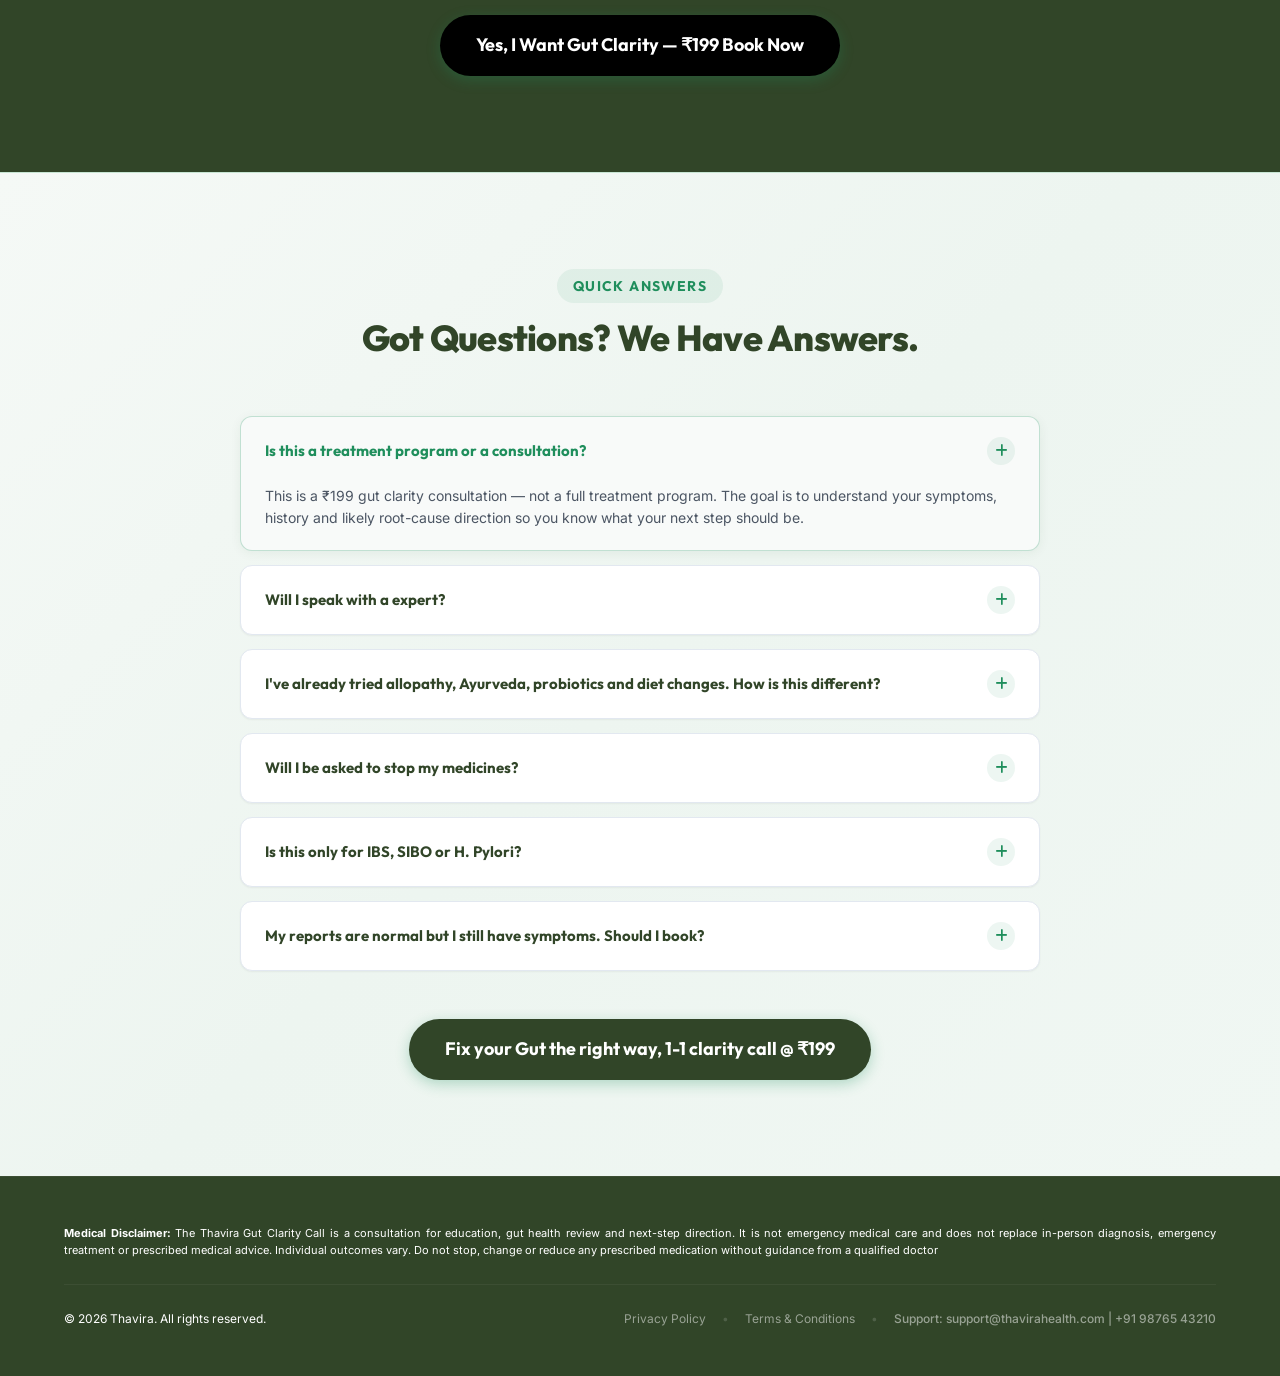
==== commit 09d36499: "meta pixel added on code" ====
--- a/index.html
+++ b/index.html
@@ -1,1142 +1,1262 @@
-<!DOCTYPE html>
+<!doctype html>
 <html lang="en">
-
-<head>
-    <meta charset="UTF-8">
-    <meta name="viewport" content="width=device-width, initial-scale=1.0, maximum-scale=1.0, user-scalable=no">
+  <head>
+    <meta charset="UTF-8" />
+    <meta
+      name="viewport"
+      content="width=device-width, initial-scale=1.0, maximum-scale=1.0, user-scalable=no"
+    />
     <title>Thavira Gut Clarity Call - Doctor-Led 1:1 Consultation</title>
-    <meta name="description"
-        content="Stop guessing why your gut issues keep coming back. Book a private 1:1 Gut Clarity Call for ₹199 and get a personalized 45-day next-step plan from an AYUSH-certified doctor.">
-    <link rel="stylesheet" href="style.css">
+    <meta
+      name="description"
+      content="Stop guessing why your gut issues keep coming back. Book a private 1:1 Gut Clarity Call for ₹199 and get a personalized 45-day next-step plan from an AYUSH-certified doctor."
+    />
+    <link rel="stylesheet" href="style.css" />
 
     <!-- Google Fonts -->
-    <link rel="preconnect" href="https://fonts.googleapis.com">
-    <link rel="preconnect" href="https://fonts.gstatic.com" crossorigin>
+    <link rel="preconnect" href="https://fonts.googleapis.com" />
+    <link rel="preconnect" href="https://fonts.gstatic.com" crossorigin />
     <link
-        href="https://fonts.googleapis.com/css2?family=Inter:wght@300;400;500;600;700;800&family=Outfit:wght@400;500;600;700;800;900&display=swap"
-        rel="stylesheet">
+      href="https://fonts.googleapis.com/css2?family=Inter:wght@300;400;500;600;700;800&family=Outfit:wght@400;500;600;700;800;900&display=swap"
+      rel="stylesheet"
+    />
 
     <!-- FontAwesome Icons -->
-    <link rel="stylesheet" href="https://cdnjs.cloudflare.com/ajax/libs/font-awesome/6.4.0/css/all.min.css">
+    <link
+      rel="stylesheet"
+      href="https://cdnjs.cloudflare.com/ajax/libs/font-awesome/6.4.0/css/all.min.css"
+    />
 
     <!-- Meta Pixel Code START -->
     <script>
-        !function (f, b, e, v, n, t, s) {
-            if (f.fbq) return; n = f.fbq = function () {
-                n.callMethod ?
-                    n.callMethod.apply(n, arguments) : n.queue.push(arguments)
-            };
-            if (!f._fbq) f._fbq = n; n.push = n; n.loaded = !0; n.version = '2.0';
-            n.queue = []; t = b.createElement(e); t.async = !0;
-            t.src = v; s = b.getElementsByTagName(e)[0];
-            s.parentNode.insertBefore(t, s)
-        }(window, document, 'script',
-            'https://connect.facebook.net/en_US/fbevents.js');
-        fbq('init', '2881355565379062');
-        fbq('track', 'PageView');
+      !(function (f, b, e, v, n, t, s) {
+        if (f.fbq) return;
+        n = f.fbq = function () {
+          n.callMethod
+            ? n.callMethod.apply(n, arguments)
+            : n.queue.push(arguments);
+        };
+        if (!f._fbq) f._fbq = n;
+        n.push = n;
+        n.loaded = !0;
+        n.version = "2.0";
+        n.queue = [];
+        t = b.createElement(e);
+        t.async = !0;
+        t.src = v;
+        s = b.getElementsByTagName(e)[0];
+        s.parentNode.insertBefore(t, s);
+      })(
+        window,
+        document,
+        "script",
+        "https://connect.facebook.net/en_US/fbevents.js",
+      );
+      fbq("init", "1048385454359623");
+      fbq("track", "PageView");
     </script>
     <!-- Meta Pixel Code END -->
-</head>
-
-<body>
-
-    <noscript>
-        <img height="1" width="1" style="display:none"
-            src="https://www.facebook.com/tr?id=2881355565379062&ev=PageView&noscript=1" />
-    </noscript>
+  </head>
+
+  <body>
+    <noscript
+      ><img
+        height="1"
+        width="1"
+        style="display: none"
+        src="https://www.facebook.com/tr?id=1048385454359623&ev=PageView&noscript=1"
+    /></noscript>
 
     <!-- SECTION 00 — Qualifier Bar -->
     <div class="qualifier-bar">
-        <div class="container qualifier-container">
-            <div class="live-dot"></div>
-            <p class="qualifier-text">Only for chronic gut issues (Acidity, IBS, H.Pylori, Bloating etc) lasting 6+
-                months.</p>
-        </div>
+      <div class="container qualifier-container">
+        <div class="live-dot"></div>
+        <p class="qualifier-text">
+          Only for chronic gut issues (Acidity, IBS, H.Pylori, Bloating etc)
+          lasting 6+ months.
+        </p>
+      </div>
     </div>
 
     <!-- SECTION 01 — Navigation -->
     <nav class="main-nav">
-        <div class="container nav-container">
-            <div class="logo-area">
-                <div class="logo-flex">
-                    <img src="images/8.png" alt="">
-                </div>
-                <span class="nav-micro-label">Personalised 1:1 Gut Clarity Consultation</span>
-            </div>
-            <div class="nav-actions">
-                <a href="https://pages.razorpay.com/pl_RiN0Tzzm9UNtOF/view" class="btn btn-nav smooth-scroll">Book ₹199
-                    Call</a>
-            </div>
-        </div>
+      <div class="container nav-container">
+        <div class="logo-area">
+          <div class="logo-flex">
+            <img src="images/8.png" alt="" />
+          </div>
+          <span class="nav-micro-label"
+            >Personalised 1:1 Gut Clarity Consultation</span
+          >
+        </div>
+        <div class="nav-actions">
+          <a
+            href="https://pages.razorpay.com/pl_RiN0Tzzm9UNtOF/view"
+            class="btn btn-nav smooth-scroll"
+            >Book ₹199 Call</a
+          >
+        </div>
+      </div>
     </nav>
 
     <!-- SECTION 02 — Hero / Above The Fold -->
     <header class="hero-section">
-        <div class="container hero-container">
-            <div class="hero-content">
-
-
-                <h1 class="hero-headline">
-                    Normal Reports. Endless Pills. Zero Relief?<span class="highlight"> Let’s put a final end to your
-                        gut issues </span>
-                </h1>
-
-                <p class="hero-subheadline">
-                    Book a <strong>₹199</strong> Gut Clarity Call to find your root cause. Plus, get Thavira’s Recovery
-                    Course & Supplements Playbook—the
-                    system that helped 5,000+ people finally heal.
-                </p>
-
-                <img style="border-radius: 10px;margin-bottom: 22px;" src="images/hero-section.webp" alt="">
-
-                <div class="hero-cta-wrapper">
-                    <a href="https://pages.razorpay.com/pl_RiN0Tzzm9UNtOF/view"
-                        class="btn btn-primary btn-hero pulse-glow smooth-scroll">
-                        Book My Gut Clarity Call — ₹199
-                    </a>
-                    <div class="cta-microcopy">
-                        <span><i class="fa-solid fa-lock"></i> Secure payment</span>
-                        <span>•</span>
-                        <span><i class="fa-brands fa-whatsapp text-whatsapp"></i> WhatsApp confirmation</span>
-                        <span>•</span>
-                        <span><i class="fa-solid fa-calendar-check"></i> Online consultation</span>
-                    </div>
-                </div>
-
-            </div>
-
-            <div class="hero-visual">
-                <!-- Mini Call Card (Event style) -->
-                <div class="call-card">
-                    <div class="call-card-header">
-                        <h3>CALL CARD</h3>
-                        <span class="status-indicator">Active Booking</span>
-                    </div>
-                    <div class="call-card-grid">
-                        <div class="grid-box">
-                            <span class="box-label">CALL TYPE</span>
-                            <span class="box-value">1:1 Expert Gut Clarity Call</span>
-                        </div>
-                        <div class="grid-box">
-                            <span class="box-label">MODE</span>
-                            <span class="box-value">Online</span>
-                        </div>
-                        <div class="grid-box text-primary-color">
-                            <span class="box-label">PRICE</span>
-                            <span class="box-value">₹199</span>
-                        </div>
-                        <div class="grid-box">
-                            <span class="box-label">AFTER PAYMENT</span>
-                            <span class="box-value">WhatsApp confirmation + Team call</span>
-                        </div>
-                    </div>
-                    <div class="call-card-footer">
-                        <span><i class="fa-solid fa-circle-check"></i> <small>Private Call</small></span>
-                        <span><i class="fa-solid fa-circle-check"></i> <small>Root cause understanding</small></span>
-                        <span><i class="fa-solid fa-circle-check"></i> <small>Online consultation</small></span>
-                    </div>
-                </div>
-
-                <!-- Trust Section - Green Theme -->
-                <section class="trust-section">
-                    <div class="trust-card">
-                        <div class="trust-badge">
-                            ✓ Trusted by 5,000+ Members
-                        </div>
-
-                        <h3 class="trust-title">
-                            Join 5,000+ people who found lasting relief with <span>Thavira</span>
-                        </h3>
-
-                        <p class="trust-text">
-                            Successfully supporting people struggling with
-                            <strong>Acidity, IBS, GERD, SIBO,</strong> and
-                            <strong>Bloating</strong> through a sustainable, root-cause approach.
-                        </p>
-
-                        <div class="trust-tags">
-                            <span>Acidity</span>
-                            <span>IBS</span>
-                            <span>GERD</span>
-                            <span>SIBO</span>
-                            <span>Bloating</span>
-                        </div>
-                    </div>
-                </section>
-
-                <style>
-                    .trust-section {
-                        padding-top: 40px;
-                        display: flex;
-                        justify-content: center;
-                    }
-
-                    .trust-card {
-                        max-width: 850px;
-                        width: 100%;
-                        background: linear-gradient(135deg, #ffffff, #f0fff4);
-                        border: 1px solid #000000;
-                        border-radius: 24px;
-                        padding: 32px;
-                        text-align: center;
-                    }
-
-                    .trust-badge {
-                        display: inline-flex;
-                        align-items: center;
-                        gap: 8px;
-                        background: #dcfce7;
-                        color: #15803d;
-                        font-weight: 700;
-                        font-size: 14px;
-                        padding: 10px 18px;
-                        border-radius: 999px;
-                        margin-bottom: 18px;
-                    }
-
-                    .trust-title {
-                        font-size: 32px;
-                        line-height: 1.25;
-                        font-weight: 800;
-                        color: #14532d;
-                        margin: 0 0 14px;
-                    }
-
-                    .trust-title span {
-                        color: #16a34a;
-                    }
-
-                    .trust-text {
-                        font-size: 17px;
-                        color: #4b5563;
-                        max-width: 650px;
-                        margin: 0 auto 24px;
-                        line-height: 1.7;
-                    }
-
-                    .trust-tags {
-                        display: flex;
-                        flex-wrap: wrap;
-                        justify-content: center;
-                        gap: 12px;
-                    }
-
-                    .trust-tags span {
-                        background: #ecfdf3;
-                        color: #166534;
-                        border: 1px solid #bbf7d0;
-                        padding: 4px 15px;
-                        border-radius: 999px;
-                        font-size: 12px;
-                        font-weight: 600;
-                    }
-
-                    @media (max-width:768px) {
-                        .trust-card {
-                            padding: 25px 15px;
-                        }
-
-                        .trust-title {
-                            font-size: 18px;
-                        }
-
-                        .trust-text {
-                            font-size: 13px;
-                        }
-                    }
-                </style>
-            </div>
-        </div>
+      <div class="container hero-container">
+        <div class="hero-content">
+          <h1 class="hero-headline">
+            Normal Reports. Endless Pills. Zero Relief?<span class="highlight">
+              Let’s put a final end to your gut issues
+            </span>
+          </h1>
+
+          <p class="hero-subheadline">
+            Book a <strong>₹199</strong> Gut Clarity Call to find your root
+            cause. Plus, get Thavira’s Recovery Course & Supplements
+            Playbook—the system that helped 5,000+ people finally heal.
+          </p>
+
+          <img
+            style="border-radius: 10px; margin-bottom: 22px"
+            src="images/hero-section.webp"
+            alt=""
+          />
+
+          <div class="hero-cta-wrapper">
+            <a
+              href="https://pages.razorpay.com/pl_RiN0Tzzm9UNtOF/view"
+              class="btn btn-primary btn-hero pulse-glow smooth-scroll"
+            >
+              Book My Gut Clarity Call — ₹199
+            </a>
+            <div class="cta-microcopy">
+              <span><i class="fa-solid fa-lock"></i> Secure payment</span>
+              <span>•</span>
+              <span
+                ><i class="fa-brands fa-whatsapp text-whatsapp"></i> WhatsApp
+                confirmation</span
+              >
+              <span>•</span>
+              <span
+                ><i class="fa-solid fa-calendar-check"></i> Online
+                consultation</span
+              >
+            </div>
+          </div>
+        </div>
+
+        <div class="hero-visual">
+          <!-- Mini Call Card (Event style) -->
+          <div class="call-card">
+            <div class="call-card-header">
+              <h3>CALL CARD</h3>
+              <span class="status-indicator">Active Booking</span>
+            </div>
+            <div class="call-card-grid">
+              <div class="grid-box">
+                <span class="box-label">CALL TYPE</span>
+                <span class="box-value">1:1 Expert Gut Clarity Call</span>
+              </div>
+              <div class="grid-box">
+                <span class="box-label">MODE</span>
+                <span class="box-value">Online</span>
+              </div>
+              <div class="grid-box text-primary-color">
+                <span class="box-label">PRICE</span>
+                <span class="box-value">₹199</span>
+              </div>
+              <div class="grid-box">
+                <span class="box-label">AFTER PAYMENT</span>
+                <span class="box-value">WhatsApp confirmation + Team call</span>
+              </div>
+            </div>
+            <div class="call-card-footer">
+              <span
+                ><i class="fa-solid fa-circle-check"></i>
+                <small>Private Call</small></span
+              >
+              <span
+                ><i class="fa-solid fa-circle-check"></i>
+                <small>Root cause understanding</small></span
+              >
+              <span
+                ><i class="fa-solid fa-circle-check"></i>
+                <small>Online consultation</small></span
+              >
+            </div>
+          </div>
+
+          <!-- Trust Section - Green Theme -->
+          <section class="trust-section">
+            <div class="trust-card">
+              <div class="trust-badge">✓ Trusted by 5,000+ Members</div>
+
+              <h3 class="trust-title">
+                Join 5,000+ people who found lasting relief with
+                <span>Thavira</span>
+              </h3>
+
+              <p class="trust-text">
+                Successfully supporting people struggling with
+                <strong>Acidity, IBS, GERD, SIBO,</strong> and
+                <strong>Bloating</strong> through a sustainable, root-cause
+                approach.
+              </p>
+
+              <div class="trust-tags">
+                <span>Acidity</span>
+                <span>IBS</span>
+                <span>GERD</span>
+                <span>SIBO</span>
+                <span>Bloating</span>
+              </div>
+            </div>
+          </section>
+
+          <style>
+            .trust-section {
+              padding-top: 40px;
+              display: flex;
+              justify-content: center;
+            }
+
+            .trust-card {
+              max-width: 850px;
+              width: 100%;
+              background: linear-gradient(135deg, #ffffff, #f0fff4);
+              border: 1px solid #000000;
+              border-radius: 24px;
+              padding: 32px;
+              text-align: center;
+            }
+
+            .trust-badge {
+              display: inline-flex;
+              align-items: center;
+              gap: 8px;
+              background: #dcfce7;
+              color: #15803d;
+              font-weight: 700;
+              font-size: 14px;
+              padding: 10px 18px;
+              border-radius: 999px;
+              margin-bottom: 18px;
+            }
+
+            .trust-title {
+              font-size: 32px;
+              line-height: 1.25;
+              font-weight: 800;
+              color: #14532d;
+              margin: 0 0 14px;
+            }
+
+            .trust-title span {
+              color: #16a34a;
+            }
+
+            .trust-text {
+              font-size: 17px;
+              color: #4b5563;
+              max-width: 650px;
+              margin: 0 auto 24px;
+              line-height: 1.7;
+            }
+
+            .trust-tags {
+              display: flex;
+              flex-wrap: wrap;
+              justify-content: center;
+              gap: 12px;
+            }
+
+            .trust-tags span {
+              background: #ecfdf3;
+              color: #166534;
+              border: 1px solid #bbf7d0;
+              padding: 4px 15px;
+              border-radius: 999px;
+              font-size: 12px;
+              font-weight: 600;
+            }
+
+            @media (max-width: 768px) {
+              .trust-card {
+                padding: 25px 15px;
+              }
+
+              .trust-title {
+                font-size: 18px;
+              }
+
+              .trust-text {
+                font-size: 13px;
+              }
+            }
+          </style>
+        </div>
+      </div>
     </header>
 
     <!-- SECTION 03 — Is This You? Symptom Recognition Grid -->
     <section class="symptoms-section section-padding bg-light">
-        <div class="container">
-            <div class="section-header text-center">
-                <span class="section-label">Quick Gut Self-Check</span>
-                <h2 class="section-title">Your Gut Is Not "Just Sensitive." <span class="text-underline">It's Stuck In a
-                        Pattern Nobody Has Mapped Yet. </span></h2>
-            </div>
-
-            <div class="symptom-grid">
-                <!-- Card 1 -->
-                <div class="symptom-card">
-                    <div class="symptom-image-container">
-                        <img src="images/symptom_ppi.png" alt="Daily PPI Dependence" class="symptom-image"
-                            loading="lazy">
-                    </div>
-
-                    <p class="symptom-desc">Burning comes back a few hours after the antacid wears off.</p>
-                    <span class="symptom-impact">Daily PPI Dependence</span>
-                </div>
-                <!-- Card 2 -->
-                <div class="symptom-card">
-                    <div class="symptom-image-container">
-                        <img src="images/symptom_food_fear.png" alt="Chronic Food Fear" class="symptom-image"
-                            loading="lazy">
-                    </div>
-                    <p class="symptom-desc">Bloating after meals makes you scared of eating normally</p>
-                    <span class="symptom-impact">Chronic Food Fear</span>
-                </div>
-                <!-- Card 3 -->
-                <div class="symptom-card">
-                    <div class="symptom-image-container">
-                        <img src="images/symptom_gastritis.png" alt="Post-Antibiotic Gastritis" class="symptom-image"
-                            loading="lazy">
-                    </div>
-                    <p class="symptom-desc">H. Pylori is negative now — but reflux, burning or gastritis still
-                        continues.</p>
-                    <span class="symptom-impact">Post-Antibiotic Gastritis</span>
-                </div>
-                <!-- Card 4 -->
-                <div class="symptom-card">
-                    <div class="symptom-image-container">
-                        <img src="images/symptom_ibs_sibo.png" alt="Unresolved Diagnosis" class="symptom-image"
-                            loading="lazy">
-                    </div>
-                    <p class="symptom-desc">IBS or SIBO has been mentioned. But nobody has mapped what's actually
-                        triggering your specific pattern.</p>
-                    <span class="symptom-impact">Unresolved Diagnosis</span>
-                </div>
-                <!-- Card 5 -->
-                <div class="symptom-card">
-                    <div class="symptom-image-container">
-                        <img src="images/symptom_motility.png" alt="Sluggish Gut Motility" class="symptom-image"
-                            loading="lazy">
-                    </div>
-                    <p class="symptom-desc">Constipation feels incomplete without a laxative, churan or pressure.</p>
-                    <span class="symptom-impact">Sluggish Gut Motility</span>
-                </div>
-                <!-- Card 6 -->
-                <div class="symptom-card">
-                    <div class="symptom-image-container">
-                        <img src="images/symptom_normal_reports.png" alt="Functional Gut Distress" class="symptom-image"
-                            loading="lazy">
-                    </div>
-                    <p class="symptom-desc">Reports look normal. Your body clearly does not agree.</p>
-                    <span class="symptom-impact">Functional Gut Distress</span>
-                </div>
-            </div>
-
-            <div class="symptom-footer text-center">
-                <p class="commitment-text">If even 1–2 of these are your reality — this call is relevant for you.</p>
-                <a href="https://pages.razorpay.com/pl_RiN0Tzzm9UNtOF/view" class="btn btn-secondary smooth-scroll">Book
-                    My ₹199 Gut Clarity Call</a>
-            </div>
-        </div>
+      <div class="container">
+        <div class="section-header text-center">
+          <span class="section-label">Quick Gut Self-Check</span>
+          <h2 class="section-title">
+            Your Gut Is Not "Just Sensitive."
+            <span class="text-underline"
+              >It's Stuck In a Pattern Nobody Has Mapped Yet.
+            </span>
+          </h2>
+        </div>
+
+        <div class="symptom-grid">
+          <!-- Card 1 -->
+          <div class="symptom-card">
+            <div class="symptom-image-container">
+              <img
+                src="images/symptom_ppi.png"
+                alt="Daily PPI Dependence"
+                class="symptom-image"
+                loading="lazy"
+              />
+            </div>
+
+            <p class="symptom-desc">
+              Burning comes back a few hours after the antacid wears off.
+            </p>
+            <span class="symptom-impact">Daily PPI Dependence</span>
+          </div>
+          <!-- Card 2 -->
+          <div class="symptom-card">
+            <div class="symptom-image-container">
+              <img
+                src="images/symptom_food_fear.png"
+                alt="Chronic Food Fear"
+                class="symptom-image"
+                loading="lazy"
+              />
+            </div>
+            <p class="symptom-desc">
+              Bloating after meals makes you scared of eating normally
+            </p>
+            <span class="symptom-impact">Chronic Food Fear</span>
+          </div>
+          <!-- Card 3 -->
+          <div class="symptom-card">
+            <div class="symptom-image-container">
+              <img
+                src="images/symptom_gastritis.png"
+                alt="Post-Antibiotic Gastritis"
+                class="symptom-image"
+                loading="lazy"
+              />
+            </div>
+            <p class="symptom-desc">
+              H. Pylori is negative now — but reflux, burning or gastritis still
+              continues.
+            </p>
+            <span class="symptom-impact">Post-Antibiotic Gastritis</span>
+          </div>
+          <!-- Card 4 -->
+          <div class="symptom-card">
+            <div class="symptom-image-container">
+              <img
+                src="images/symptom_ibs_sibo.png"
+                alt="Unresolved Diagnosis"
+                class="symptom-image"
+                loading="lazy"
+              />
+            </div>
+            <p class="symptom-desc">
+              IBS or SIBO has been mentioned. But nobody has mapped what's
+              actually triggering your specific pattern.
+            </p>
+            <span class="symptom-impact">Unresolved Diagnosis</span>
+          </div>
+          <!-- Card 5 -->
+          <div class="symptom-card">
+            <div class="symptom-image-container">
+              <img
+                src="images/symptom_motility.png"
+                alt="Sluggish Gut Motility"
+                class="symptom-image"
+                loading="lazy"
+              />
+            </div>
+            <p class="symptom-desc">
+              Constipation feels incomplete without a laxative, churan or
+              pressure.
+            </p>
+            <span class="symptom-impact">Sluggish Gut Motility</span>
+          </div>
+          <!-- Card 6 -->
+          <div class="symptom-card">
+            <div class="symptom-image-container">
+              <img
+                src="images/symptom_normal_reports.png"
+                alt="Functional Gut Distress"
+                class="symptom-image"
+                loading="lazy"
+              />
+            </div>
+            <p class="symptom-desc">
+              Reports look normal. Your body clearly does not agree.
+            </p>
+            <span class="symptom-impact">Functional Gut Distress</span>
+          </div>
+        </div>
+
+        <div class="symptom-footer text-center">
+          <p class="commitment-text">
+            If even 1–2 of these are your reality — this call is relevant for
+            you.
+          </p>
+          <a
+            href="https://pages.razorpay.com/pl_RiN0Tzzm9UNtOF/view"
+            class="btn btn-secondary smooth-scroll"
+            >Book My ₹199 Gut Clarity Call</a
+          >
+        </div>
+      </div>
     </section>
 
     <!-- SECTION 04 — The Recurring Relief Loop -->
     <section class="loop-section section-padding">
-        <div class="container">
-            <div class="section-header text-center">
-                <h2 class="section-title">You Haven't Failed to Heal. Nobody Has Mapped the Real Trigger Yet.</h2>
-            </div>
-
-            <section class="symptom-loops">
-                <div class="loops-grid">
-                    <div class="loop-card">
-                        <div class="loop-icon">🔥</div>
-                        <h3>ACIDITY / GERD</h3>
-                        <div class="cycle">
-                            <span>Antacid / PPI</span>
-                            <span>Temporary Relief</span>
-                            <span>Burning Returns</span>
-                        </div>
-
-                        <div class="restart">
-                            ↺ Loop Repeats
-                        </div>
-                    </div>
-
-                    <div class="loop-card">
-                        <div class="loop-icon">🦠</div>
-                        <h3>H. PYLORI</h3>
-                        <div class="cycle">
-                            <span>Antibiotics</span>
-                            <span>Negative Report</span>
-                            <span>Reflux, Gastritis And Discomfort Continue</span>
-                        </div>
-
-                        <div class="restart">
-                            ↺ Loop Repeats
-                        </div>
-                    </div>
-
-                    <div class="loop-card">
-                        <div class="loop-icon">💨</div>
-
-                        <h3>IBS / SIBO</h3>
-
-                        <div class="cycle">
-                            <span>Probiotics or diet changes</span>
-                            <span>Partial Improvement</span>
-                            <span>Bloating Returns After Meals</span>
-                        </div>
-
-                        <div class="restart">
-                            ↺ Loop Repeats
-                        </div>
-                    </div>
-
-                    <div class="loop-card">
-                        <div class="loop-icon">🚽</div>
-
-                        <h3>CONSTIPATION</h3>
-
-                        <div class="cycle">
-                            <span>Laxative / Churan</span>
-                            <span>One-Time Movement</span>
-                            <span>Incomplete Evacuation Returns</span>
-                        </div>
-
-                        <div class="restart">
-                            ↺ Loop Repeats
-                        </div>
-                    </div>
-
-                </div>
-
-            </section>
-
-
-
-            <div class="reframe-box">
-
-                <div class="reframe-content">
-                    <p>Temporary relief is not root-cause clarity. Until your symptom pattern is mapped properly — the
-                        loop keeps restarting.</p>
-                </div>
-            </div>
-
-            <div class="loop-footer text-center">
-                <a href="https://pages.razorpay.com/pl_RiN0Tzzm9UNtOF/view"
-                    class="btn btn-primary pulse-glow smooth-scroll">Break The Guesswork — Book
-                    ₹199 Call</a>
-            </div>
-        </div>
+      <div class="container">
+        <div class="section-header text-center">
+          <h2 class="section-title">
+            You Haven't Failed to Heal. Nobody Has Mapped the Real Trigger Yet.
+          </h2>
+        </div>
+
+        <section class="symptom-loops">
+          <div class="loops-grid">
+            <div class="loop-card">
+              <div class="loop-icon">🔥</div>
+              <h3>ACIDITY / GERD</h3>
+              <div class="cycle">
+                <span>Antacid / PPI</span>
+                <span>Temporary Relief</span>
+                <span>Burning Returns</span>
+              </div>
+
+              <div class="restart">↺ Loop Repeats</div>
+            </div>
+
+            <div class="loop-card">
+              <div class="loop-icon">🦠</div>
+              <h3>H. PYLORI</h3>
+              <div class="cycle">
+                <span>Antibiotics</span>
+                <span>Negative Report</span>
+                <span>Reflux, Gastritis And Discomfort Continue</span>
+              </div>
+
+              <div class="restart">↺ Loop Repeats</div>
+            </div>
+
+            <div class="loop-card">
+              <div class="loop-icon">💨</div>
+
+              <h3>IBS / SIBO</h3>
+
+              <div class="cycle">
+                <span>Probiotics or diet changes</span>
+                <span>Partial Improvement</span>
+                <span>Bloating Returns After Meals</span>
+              </div>
+
+              <div class="restart">↺ Loop Repeats</div>
+            </div>
+
+            <div class="loop-card">
+              <div class="loop-icon">🚽</div>
+
+              <h3>CONSTIPATION</h3>
+
+              <div class="cycle">
+                <span>Laxative / Churan</span>
+                <span>One-Time Movement</span>
+                <span>Incomplete Evacuation Returns</span>
+              </div>
+
+              <div class="restart">↺ Loop Repeats</div>
+            </div>
+          </div>
+        </section>
+
+        <div class="reframe-box">
+          <div class="reframe-content">
+            <p>
+              Temporary relief is not root-cause clarity. Until your symptom
+              pattern is mapped properly — the loop keeps restarting.
+            </p>
+          </div>
+        </div>
+
+        <div class="loop-footer text-center">
+          <a
+            href="https://pages.razorpay.com/pl_RiN0Tzzm9UNtOF/view"
+            class="btn btn-primary pulse-glow smooth-scroll"
+            >Break The Guesswork — Book ₹199 Call</a
+          >
+        </div>
+      </div>
     </section>
 
-
-
     <section class="section-testimonials">
-        <div class="container">
-
-            <div class="heading">
-                <h2>
-                    5,000+ People With IBS, GERD, H. Pylori & Chronic Bloating
-                    <span>Finally Found Lasting Relief</span>
-                </h2>
-                <div class="divider"></div>
-            </div>
-
-            <div class="testimonial-slider">
-
-                <!-- Video Card 1 -->
-                <div class="video-card">
-                    <div class="vimeo-wrapper">
-                        <iframe src="https://player.vimeo.com/video/1168852755?share=copy&fl=sv&fe=ci" frameborder="0"
-                            allow="autoplay; fullscreen; picture-in-picture" allowfullscreen title="Testimonial 1">
-                        </iframe>
-                    </div>
-                </div>
-
-                <!-- Video Card 2 -->
-                <div class="video-card">
-                    <div class="vimeo-wrapper">
-                        <iframe src="https://player.vimeo.com/video/1168854811?title=0&byline=0&portrait=0&dnt=1"
-                            frameborder="0" allow="autoplay; fullscreen; picture-in-picture" allowfullscreen
-                            title="Testimonial 2">
-                        </iframe>
-                    </div>
-                </div>
-
-                <!-- Video Card 3 -->
-                <div class="video-card">
-                    <div class="vimeo-wrapper">
-                        <iframe src="https://player.vimeo.com/video/1168853942?title=0&byline=0&portrait=0&dnt=1"
-                            frameborder="0" allow="autoplay; fullscreen; picture-in-picture" allowfullscreen
-                            title="Testimonial 3">
-                        </iframe>
-                    </div>
-                </div>
-
-            </div>
-
-        </div>
+      <div class="container">
+        <div class="heading">
+          <h2>
+            5,000+ People With IBS, GERD, H. Pylori & Chronic Bloating
+            <span>Finally Found Lasting Relief</span>
+          </h2>
+          <div class="divider"></div>
+        </div>
+
+        <div class="testimonial-slider">
+          <!-- Video Card 1 -->
+          <div class="video-card">
+            <div class="vimeo-wrapper">
+              <iframe
+                src="https://player.vimeo.com/video/1168852755?share=copy&fl=sv&fe=ci"
+                frameborder="0"
+                allow="autoplay; fullscreen; picture-in-picture"
+                allowfullscreen
+                title="Testimonial 1"
+              >
+              </iframe>
+            </div>
+          </div>
+
+          <!-- Video Card 2 -->
+          <div class="video-card">
+            <div class="vimeo-wrapper">
+              <iframe
+                src="https://player.vimeo.com/video/1168854811?title=0&byline=0&portrait=0&dnt=1"
+                frameborder="0"
+                allow="autoplay; fullscreen; picture-in-picture"
+                allowfullscreen
+                title="Testimonial 2"
+              >
+              </iframe>
+            </div>
+          </div>
+
+          <!-- Video Card 3 -->
+          <div class="video-card">
+            <div class="vimeo-wrapper">
+              <iframe
+                src="https://player.vimeo.com/video/1168853942?title=0&byline=0&portrait=0&dnt=1"
+                frameborder="0"
+                allow="autoplay; fullscreen; picture-in-picture"
+                allowfullscreen
+                title="Testimonial 3"
+              >
+              </iframe>
+            </div>
+          </div>
+        </div>
+      </div>
     </section>
-
 
     <!-- SECTION 05 — The Thavira Root-Cause Clarity Method -->
     <section class="method-section section-padding bg-light">
-        <div class="container">
-            <div class="section-header text-center">
-                <span class="section-label">The Thavira Method</span>
-                <h2 class="section-title">The 3-Step Gut Clarity Map. An Expert-Led Way to Understand What Your Gut
-                    Actually Needs Next.</h2>
-            </div>
-
-            <div class="journey-section">
-
-                <div class="journey-path">
-
-                    <!-- STEP 1 -->
-                    <div class="journey-card">
-
-                        <div class="image-wrap">
-                            <img src="images/method-1.jfif" alt="" loading="lazy">
-                            <div class="step-pill">STEP 01</div>
-                        </div>
-
-                        <div class="content">
-                            <h3>Symptom Mapping</h3>
-
-                            <p>
-                                We map your exact digestive pattern—
-                                burning, bloating, food reactions,
-                                bowel habits and symptom timing.
-                            </p>
-
-                            <div class="highlight">
-                                Understand what's happening daily.
-                            </div>
-                        </div>
-
-                    </div>
-
-                    <div class="connector"></div>
-
-                    <!-- STEP 2 -->
-                    <div class="journey-card elevated">
-
-                        <div class="image-wrap">
-                            <img src="images/method-2.jfif" alt="" loading="lazy">
-                            <div class="step-pill">STEP 02</div>
-                        </div>
-
-                        <div class="content">
-                            <h3>Root-Cause Teardown</h3>
-
-                            <p>
-                                We review your complete history,
-                                failed diets, supplements,
-                                medications and previous reports.
-                            </p>
-
-                            <div class="highlight">
-                                Find what's driving the cycle.
-                            </div>
-                        </div>
-
-                    </div>
-
-                    <div class="connector active"></div>
-
-                    <!-- STEP 3 -->
-                    <div class="journey-card success">
-
-                        <div class="image-wrap">
-                            <img src="images/method-3.jfif" alt="" loading="lazy">
-                            <div class="step-pill green">STEP 03</div>
-                        </div>
-
-                        <div class="content">
-                            <h3>The Recovery Protocol</h3>
-
-                            <p>
-                                Get access to Thavira's Gut Recovery
-                                Course & Supplements Playbook with
-                                a personalized action plan.
-                            </p>
-
-                            <div class="highlight success-tag">
-                                Your roadmap to recovery.
-                            </div>
-                        </div>
-
-                    </div>
-
+      <div class="container">
+        <div class="section-header text-center">
+          <span class="section-label">The Thavira Method</span>
+          <h2 class="section-title">
+            The 3-Step Gut Clarity Map. An Expert-Led Way to Understand What
+            Your Gut Actually Needs Next.
+          </h2>
+        </div>
+
+        <div class="journey-section">
+          <div class="journey-path">
+            <!-- STEP 1 -->
+            <div class="journey-card">
+              <div class="image-wrap">
+                <img src="images/method-1.jfif" alt="" loading="lazy" />
+                <div class="step-pill">STEP 01</div>
+              </div>
+
+              <div class="content">
+                <h3>Symptom Mapping</h3>
+
+                <p>
+                  We map your exact digestive pattern— burning, bloating, food
+                  reactions, bowel habits and symptom timing.
+                </p>
+
+                <div class="highlight">Understand what's happening daily.</div>
+              </div>
+            </div>
+
+            <div class="connector"></div>
+
+            <!-- STEP 2 -->
+            <div class="journey-card elevated">
+              <div class="image-wrap">
+                <img src="images/method-2.jfif" alt="" loading="lazy" />
+                <div class="step-pill">STEP 02</div>
+              </div>
+
+              <div class="content">
+                <h3>Root-Cause Teardown</h3>
+
+                <p>
+                  We review your complete history, failed diets, supplements,
+                  medications and previous reports.
+                </p>
+
+                <div class="highlight">Find what's driving the cycle.</div>
+              </div>
+            </div>
+
+            <div class="connector active"></div>
+
+            <!-- STEP 3 -->
+            <div class="journey-card success">
+              <div class="image-wrap">
+                <img src="images/method-3.jfif" alt="" loading="lazy" />
+                <div class="step-pill green">STEP 03</div>
+              </div>
+
+              <div class="content">
+                <h3>The Recovery Protocol</h3>
+
+                <p>
+                  Get access to Thavira's Gut Recovery Course & Supplements
+                  Playbook with a personalized action plan.
+                </p>
+
+                <div class="highlight success-tag">
+                  Your roadmap to recovery.
                 </div>
-
-            </div>
-
-
-
-            <!-- Old Way vs Thavira Way Comparison -->
-            <div class="comparison-wrapper">
-
-                <h3 class="comparison-heading text-center">
-                    How We Differ From Conventional Approaches
-                </h3>
-
-                <div class="comparison-split">
-
-                    <!-- OLD WAY -->
-                    <div class="comparison-side old-side">
-
-                        <div class="side-title old-title">
-                            OLD WAY
-                        </div>
-
-                        <div class="compare-item">
-                            <i class="fa-solid fa-circle-xmark text-danger"></i>
-                            <span>Suppress the symptom with PPIs</span>
-                        </div>
-
-                        <div class="compare-item">
-                            <i class="fa-solid fa-circle-xmark text-danger"></i>
-                            <span>Try random probiotics & cleanses</span>
-                        </div>
-
-                        <div class="compare-item">
-                            <i class="fa-solid fa-circle-xmark text-danger"></i>
-                            <span>Follow generic restrictive diet charts</span>
-                        </div>
-
-                        <div class="compare-item">
-                            <i class="fa-solid fa-circle-xmark text-danger"></i>
-                            <span>Keep guessing after normal reports</span>
-                        </div>
-
-                    </div>
-
-                    <div class="vs-badge">
-                        VS
-                    </div>
-
-                    <!-- THAVIRA WAY -->
-                    <div class="comparison-side new-side">
-
-                        <div class="side-title new-title">
-                            THAVIRA WAY
-                        </div>
-
-                        <div class="compare-item success">
-                            <i class="fa-solid fa-circle-check text-success"></i>
-                            <span>Map the underlying pattern</span>
-                        </div>
-
-                        <div class="compare-item success">
-                            <i class="fa-solid fa-circle-check text-success"></i>
-                            <span>Review what fits your specific case</span>
-                        </div>
-
-                        <div class="compare-item success">
-                            <i class="fa-solid fa-circle-check text-success"></i>
-                            <span>Get personalized actionable direction</span>
-                        </div>
-
-                        <div class="compare-item success">
-                            <i class="fa-solid fa-circle-check text-success"></i>
-                            <span>Understand what to focus on next</span>
-                        </div>
-
-                    </div>
-
-                </div>
-
-            </div>
-
-            <p style="text-align: center;">This is not about adding one more tablet or food rule. It's about knowing
-                what your gut issue is actually pointing
-                toward.
-            </p>
-
-            <!-- Dynamic Condition Tabs -->
-            <div class="condition-tabs-wrapper">
-                <h3 class="tabs-heading text-center">Select Your Main Condition For Root-Cause Direction:</h3>
-                <div class="tabs-navigation">
-                    <button class="tab-btn active" data-target="tab-acidity">Acidity & GERD</button>
-                    <button class="tab-btn" data-target="tab-ibs">IBS & SIBO</button>
-                    <button class="tab-btn" data-target="tab-pylori">H. Pylori</button>
-                    <button class="tab-btn" data-target="tab-constipation">Constipation</button>
-                    <button class="tab-btn" data-target="tab-bloating">Bloating & Gas</button>
-                </div>
-                <div class="tabs-content-container">
-                    <div id="tab-acidity" class="tab-content active">
-                        <h4>Mapping Acidity & GERD Triggers</h4>
-                        <p>Instead of just suppressing acid production, we review gut motility, lower esophageal
-                            sphincter pressure triggers, and potential low-stomach-acid patterns that cause backflow.
-                        </p>
-                    </div>
-                    <div id="tab-ibs" class="tab-content">
-                        <h4>Unravelling IBS & SIBO Patterns</h4>
-                        <p>We analyze visceral hypersensitivity, motility loops, and bacterial overgrowth indicators to
-                            help direct you toward diet phases that starve bad bacteria without nutritional depletion.
-                        </p>
-                    </div>
-                    <div id="tab-pylori" class="tab-content">
-                        <h4>Solving H. Pylori Relapses</h4>
-                        <p>If antibiotic therapies left your gut burning, we focus on mucosal barrier defense support,
-                            restoring healthy acidity thresholds, and addressing remaining gut inflammation.</p>
-                    </div>
-                    <div id="tab-constipation" class="tab-content">
-                        <h4>Reactivating Natural Gut Motility</h4>
-                        <p>We analyze bile flow patterns, pelvic floor function indicators, and enteric nervous system
-                            triggers to stop your dependency on harsh OTC laxatives or herbal churans.</p>
-                    </div>
-                    <div id="tab-bloating" class="tab-content">
-                        <h4>Decompressing Bloating & Gas</h4>
-                        <p>We map enzyme deficiencies, gut fermentation levels, and food transit patterns to isolate
-                            which food categories are fermenting prematurely in your small intestine.</p>
-                    </div>
-                </div>
-            </div>
-
-            <div class="bridge-line text-center">
-                <p>This is not about adding one more random supplement or food rule. It's about knowing what your gut
-                    issue is actually pointing toward.</p>
-                <a href="https://pages.razorpay.com/pl_RiN0Tzzm9UNtOF/view" class="btn btn-secondary smooth-scroll">Get
-                    Personalised Gut Clarity —
-                    ₹199</a>
-            </div>
-        </div>
+              </div>
+            </div>
+          </div>
+        </div>
+
+        <!-- Old Way vs Thavira Way Comparison -->
+        <div class="comparison-wrapper">
+          <h3 class="comparison-heading text-center">
+            How We Differ From Conventional Approaches
+          </h3>
+
+          <div class="comparison-split">
+            <!-- OLD WAY -->
+            <div class="comparison-side old-side">
+              <div class="side-title old-title">OLD WAY</div>
+
+              <div class="compare-item">
+                <i class="fa-solid fa-circle-xmark text-danger"></i>
+                <span>Suppress the symptom with PPIs</span>
+              </div>
+
+              <div class="compare-item">
+                <i class="fa-solid fa-circle-xmark text-danger"></i>
+                <span>Try random probiotics & cleanses</span>
+              </div>
+
+              <div class="compare-item">
+                <i class="fa-solid fa-circle-xmark text-danger"></i>
+                <span>Follow generic restrictive diet charts</span>
+              </div>
+
+              <div class="compare-item">
+                <i class="fa-solid fa-circle-xmark text-danger"></i>
+                <span>Keep guessing after normal reports</span>
+              </div>
+            </div>
+
+            <div class="vs-badge">VS</div>
+
+            <!-- THAVIRA WAY -->
+            <div class="comparison-side new-side">
+              <div class="side-title new-title">THAVIRA WAY</div>
+
+              <div class="compare-item success">
+                <i class="fa-solid fa-circle-check text-success"></i>
+                <span>Map the underlying pattern</span>
+              </div>
+
+              <div class="compare-item success">
+                <i class="fa-solid fa-circle-check text-success"></i>
+                <span>Review what fits your specific case</span>
+              </div>
+
+              <div class="compare-item success">
+                <i class="fa-solid fa-circle-check text-success"></i>
+                <span>Get personalized actionable direction</span>
+              </div>
+
+              <div class="compare-item success">
+                <i class="fa-solid fa-circle-check text-success"></i>
+                <span>Understand what to focus on next</span>
+              </div>
+            </div>
+          </div>
+        </div>
+
+        <p style="text-align: center">
+          This is not about adding one more tablet or food rule. It's about
+          knowing what your gut issue is actually pointing toward.
+        </p>
+
+        <!-- Dynamic Condition Tabs -->
+        <div class="condition-tabs-wrapper">
+          <h3 class="tabs-heading text-center">
+            Select Your Main Condition For Root-Cause Direction:
+          </h3>
+          <div class="tabs-navigation">
+            <button class="tab-btn active" data-target="tab-acidity">
+              Acidity & GERD
+            </button>
+            <button class="tab-btn" data-target="tab-ibs">IBS & SIBO</button>
+            <button class="tab-btn" data-target="tab-pylori">H. Pylori</button>
+            <button class="tab-btn" data-target="tab-constipation">
+              Constipation
+            </button>
+            <button class="tab-btn" data-target="tab-bloating">
+              Bloating & Gas
+            </button>
+          </div>
+          <div class="tabs-content-container">
+            <div id="tab-acidity" class="tab-content active">
+              <h4>Mapping Acidity & GERD Triggers</h4>
+              <p>
+                Instead of just suppressing acid production, we review gut
+                motility, lower esophageal sphincter pressure triggers, and
+                potential low-stomach-acid patterns that cause backflow.
+              </p>
+            </div>
+            <div id="tab-ibs" class="tab-content">
+              <h4>Unravelling IBS & SIBO Patterns</h4>
+              <p>
+                We analyze visceral hypersensitivity, motility loops, and
+                bacterial overgrowth indicators to help direct you toward diet
+                phases that starve bad bacteria without nutritional depletion.
+              </p>
+            </div>
+            <div id="tab-pylori" class="tab-content">
+              <h4>Solving H. Pylori Relapses</h4>
+              <p>
+                If antibiotic therapies left your gut burning, we focus on
+                mucosal barrier defense support, restoring healthy acidity
+                thresholds, and addressing remaining gut inflammation.
+              </p>
+            </div>
+            <div id="tab-constipation" class="tab-content">
+              <h4>Reactivating Natural Gut Motility</h4>
+              <p>
+                We analyze bile flow patterns, pelvic floor function indicators,
+                and enteric nervous system triggers to stop your dependency on
+                harsh OTC laxatives or herbal churans.
+              </p>
+            </div>
+            <div id="tab-bloating" class="tab-content">
+              <h4>Decompressing Bloating & Gas</h4>
+              <p>
+                We map enzyme deficiencies, gut fermentation levels, and food
+                transit patterns to isolate which food categories are fermenting
+                prematurely in your small intestine.
+              </p>
+            </div>
+          </div>
+        </div>
+
+        <div class="bridge-line text-center">
+          <p>
+            This is not about adding one more random supplement or food rule.
+            It's about knowing what your gut issue is actually pointing toward.
+          </p>
+          <a
+            href="https://pages.razorpay.com/pl_RiN0Tzzm9UNtOF/view"
+            class="btn btn-secondary smooth-scroll"
+            >Get Personalised Gut Clarity — ₹199</a
+          >
+        </div>
+      </div>
     </section>
 
-
     <section class="team-section">
-        <div class="container">
-
-            <div class="heading">
-                <p class="eyebrow">YOUR TREATMENT TEAM</p>
-
-                <h2>A.Y.U.S.H Certified Doctors.</h2>
-
-                <p class="subheading">
-                    <span>Not coaches. Not nutritionists.</span>
-                </p>
-            </div>
-
-            <div class="team-carousel-container">
-                <div class="team-carousel">
-
-                    <div class="team-card">
-                        <img src="https://assets.cdn.filesafe.space/s8YgqPVwusRSxp9y99aS/media/69be7e4f175e9846dd38d71e.webp"
-                            alt="" loading="lazy">
-                        <div class="card-overlay">
-                            <div class="pill">A.Y.U.S.H Certified</div>
-                            <h3>Dr. Sinchana</h3>
-                            <p>Medical Director</p>
-                        </div>
-                    </div>
-
-                    <div class="team-card">
-                        <img src="https://assets.cdn.filesafe.space/s8YgqPVwusRSxp9y99aS/media/69be7e4f0e1bdb5113987817.webp"
-                            alt="" loading="lazy">
-                        <div class="card-overlay">
-                            <div class="pill">A.Y.U.S.H Certified</div>
-                            <h3>Dr. Yash</h3>
-                            <p>Medical Director</p>
-                        </div>
-                    </div>
-
-                    <div class="team-card">
-                        <img src="https://assets.cdn.filesafe.space/s8YgqPVwusRSxp9y99aS/media/69be7e4f0e1bdb9c22987816.webp"
-                            alt="" loading="lazy">
-                        <div class="card-overlay">
-                            <div class="pill">A.Y.U.S.H Certified</div>
-                            <h3>Dr. Rayan</h3>
-                            <p>Founder | Doctor</p>
-                        </div>
-                    </div>
-
-                </div>
-            </div>
-
-            <div class="pagination">
-                <span class="dot active"></span>
-                <span class="dot"></span>
-                <span class="dot"></span>
-            </div>
-
-        </div>
+      <div class="container">
+        <div class="heading">
+          <p class="eyebrow">YOUR TREATMENT TEAM</p>
+
+          <h2>A.Y.U.S.H Certified Doctors.</h2>
+
+          <p class="subheading">
+            <span>Not coaches. Not nutritionists.</span>
+          </p>
+        </div>
+
+        <div class="team-carousel-container">
+          <div class="team-carousel">
+            <div class="team-card">
+              <img
+                src="https://assets.cdn.filesafe.space/s8YgqPVwusRSxp9y99aS/media/69be7e4f175e9846dd38d71e.webp"
+                alt=""
+                loading="lazy"
+              />
+              <div class="card-overlay">
+                <div class="pill">A.Y.U.S.H Certified</div>
+                <h3>Dr. Sinchana</h3>
+                <p>Medical Director</p>
+              </div>
+            </div>
+
+            <div class="team-card">
+              <img
+                src="https://assets.cdn.filesafe.space/s8YgqPVwusRSxp9y99aS/media/69be7e4f0e1bdb5113987817.webp"
+                alt=""
+                loading="lazy"
+              />
+              <div class="card-overlay">
+                <div class="pill">A.Y.U.S.H Certified</div>
+                <h3>Dr. Yash</h3>
+                <p>Medical Director</p>
+              </div>
+            </div>
+
+            <div class="team-card">
+              <img
+                src="https://assets.cdn.filesafe.space/s8YgqPVwusRSxp9y99aS/media/69be7e4f0e1bdb9c22987816.webp"
+                alt=""
+                loading="lazy"
+              />
+              <div class="card-overlay">
+                <div class="pill">A.Y.U.S.H Certified</div>
+                <h3>Dr. Rayan</h3>
+                <p>Founder | Doctor</p>
+              </div>
+            </div>
+          </div>
+        </div>
+
+        <div class="pagination">
+          <span class="dot active"></span>
+          <span class="dot"></span>
+          <span class="dot"></span>
+        </div>
+      </div>
     </section>
-
 
     <!-- SECTION 08 — Who This Call Is For / Not For -->
     <section class="qualification-section section-padding">
-        <div class="container">
-            <div class="section-header text-center">
-                <h2 class="section-title text-white">This Call Is for Serious Gut Sufferers. <br>Not Casual Gut
-                    Curiosity.</h2>
-            </div>
-
-            <div class="qualification-grid">
-                <!-- For You -->
-                <div class="qual-col for-you">
-                    <h3><i class="fa-solid fa-circle-check text-success"></i> This is FOR you if:</h3>
-                    <ul>
-                        <li>Your gut issues have lasted 6+ months</li>
-                        <li>You've tried medicines, probiotics, diet changes or home remedies</li>
-                        <li>You're dependent on antacids, PPIs, laxatives or digestive aids.</li>
-                        <li>Your reports look normal but symptoms still continue.</li>
-                        <li>You're tired of food fear, washroom anxiety and low energy.</li>
-                        <li>You want expert-led clarity before trying another treatment path.</li>
-                    </ul>
-                </div>
-
-                <!-- Not For You -->
-                <div class="qual-col not-for-you">
-                    <h3><i class="fa-solid fa-circle-xmark text-muted"></i> This is NOT for you if:</h3>
-                    <ul>
-                        <li>You want free tips only.</li>
-                        <li>You're looking for emergency medical care</li>
-                        <li>You expect a magic supplement or overnight cure.</li>
-                        <li>You want a diet chart without sharing your history.</li>
-                        <li>You're not willing to discuss your symptoms honestly</li>
-                        <li>You're satisfied with how your gut is currently being managed</li>
-                    </ul>
-                </div>
-            </div>
-
-            <div class="filter-line text-center text-white">
-
-                <a style="background:black" href="https://pages.razorpay.com/pl_RiN0Tzzm9UNtOF/view"
-                    class="btn btn-primary animatedgradient smooth-scroll">Yes, I Want Gut Clarity — ₹199 Book Now</a>
-            </div>
-        </div>
+      <div class="container">
+        <div class="section-header text-center">
+          <h2 class="section-title text-white">
+            This Call Is for Serious Gut Sufferers. <br />Not Casual Gut
+            Curiosity.
+          </h2>
+        </div>
+
+        <div class="qualification-grid">
+          <!-- For You -->
+          <div class="qual-col for-you">
+            <h3>
+              <i class="fa-solid fa-circle-check text-success"></i> This is FOR
+              you if:
+            </h3>
+            <ul>
+              <li>Your gut issues have lasted 6+ months</li>
+              <li>
+                You've tried medicines, probiotics, diet changes or home
+                remedies
+              </li>
+              <li>
+                You're dependent on antacids, PPIs, laxatives or digestive aids.
+              </li>
+              <li>Your reports look normal but symptoms still continue.</li>
+              <li>
+                You're tired of food fear, washroom anxiety and low energy.
+              </li>
+              <li>
+                You want expert-led clarity before trying another treatment
+                path.
+              </li>
+            </ul>
+          </div>
+
+          <!-- Not For You -->
+          <div class="qual-col not-for-you">
+            <h3>
+              <i class="fa-solid fa-circle-xmark text-muted"></i> This is NOT
+              for you if:
+            </h3>
+            <ul>
+              <li>You want free tips only.</li>
+              <li>You're looking for emergency medical care</li>
+              <li>You expect a magic supplement or overnight cure.</li>
+              <li>You want a diet chart without sharing your history.</li>
+              <li>You're not willing to discuss your symptoms honestly</li>
+              <li>
+                You're satisfied with how your gut is currently being managed
+              </li>
+            </ul>
+          </div>
+        </div>
+
+        <div class="filter-line text-center text-white">
+          <a
+            style="background: black"
+            href="https://pages.razorpay.com/pl_RiN0Tzzm9UNtOF/view"
+            class="btn btn-primary animatedgradient smooth-scroll"
+            >Yes, I Want Gut Clarity — ₹199 Book Now</a
+          >
+        </div>
+      </div>
     </section>
-
 
     <!-- SECTION 12 — FAQ / Objection Handling -->
     <section class="faq-section section-padding">
-        <div class="container">
-            <div class="section-header text-center">
-                <span class="section-label">Quick Answers</span>
-                <h2 class="section-title">Got Questions? We Have Answers.</h2>
-            </div>
-
-            <div class="faq-container">
-                <!-- FAQ 1 (Open by default) -->
-                <div class="faq-item active">
-                    <div class="faq-question">
-                        <span>Is this a treatment program or a consultation?</span>
-                        <span class="faq-toggle"><i class="fa-solid fa-plus"></i></span>
-                    </div>
-                    <div class="faq-answer">
-                        <p>This is a ₹199 gut clarity consultation — not a full treatment program. The goal is to
-                            understand your symptoms, history
-                            and likely root-cause direction so you know what your next step should be.
-                        </p>
-                    </div>
-                </div>
-                <!-- FAQ 2 -->
-                <div class="faq-item">
-                    <div class="faq-question">
-                        <span>Will I speak with a expert?</span>
-                        <span class="faq-toggle"><i class="fa-solid fa-plus"></i></span>
-                    </div>
-                    <div class="faq-answer">
-                        <p>Yes. After payment, Thavira's team contacts you and confirms your slot. Your consultation is
-                            then scheduled with an
-                            expert</p>
-                    </div>
-                </div>
-                <!-- FAQ 3 -->
-                <div class="faq-item">
-                    <div class="faq-question">
-                        <span>I've already tried allopathy, Ayurveda, probiotics and diet changes. How is this
-                            different?
-                        </span>
-                        <span class="faq-toggle"><i class="fa-solid fa-plus"></i></span>
-                    </div>
-                    <div class="faq-answer">
-                        <p>Most approaches focus on relief first. This call focuses on clarity first — your symptom
-                            pattern, history, current
-                            medicines and what direction your gut issue may actually be pointing toward.
-                        </p>
-                    </div>
-                </div>
-                <!-- FAQ 4 -->
-                <div class="faq-item">
-                    <div class="faq-question">
-                        <span>Will I be asked to stop my medicines?
-                        </span>
-                        <span class="faq-toggle"><i class="fa-solid fa-plus"></i></span>
-                    </div>
-                    <div class="faq-answer">
-                        <p>No. Do not change any prescribed medication without expert guidance. If you are taking
-                            prescribed medicines, continue
-                            them unless your doctor advises otherwise.
-                        </p>
-                    </div>
-                </div>
-                <!-- FAQ 5 -->
-                <div class="faq-item">
-                    <div class="faq-question">
-                        <span>Is this only for IBS, SIBO or H. Pylori?
-                        </span>
-                        <span class="faq-toggle"><i class="fa-solid fa-plus"></i></span>
-                    </div>
-                    <div class="faq-answer">
-                        <p>No. The call covers all chronic gut issues — acidity, GERD, bloating, constipation,
-                            indigestion, H. Pylori history,
-                            IBS/SIBO-like symptoms and recurring stomach discomfort.
-                        </p>
-                    </div>
-                </div>
-                <!-- FAQ 6 -->
-                <div class="faq-item">
-                    <div class="faq-question">
-                        <span>My reports are normal but I still have symptoms. Should I book?
-                        </span>
-                        <span class="faq-toggle"><i class="fa-solid fa-plus"></i></span>
-                    </div>
-                    <div class="faq-answer">
-                        <p>Yes — this is one of the most common reasons people book. Reports can look normal while
-                            symptoms still affect your
-                            meals, energy, sleep and daily routine. The call helps connect your history with your
-                            current pattern.</p>
-                    </div>
-                </div>
-
-            </div>
-
-            <div class="faq-footer text-center">
-                <a href="https://pages.razorpay.com/pl_RiN0Tzzm9UNtOF/view"
-                    class="btn btn-primary pulse-glow smooth-scroll">Fix your Gut the right way,
-                    1-1 clarity call @ ₹199</a>
-            </div>
-        </div>
+      <div class="container">
+        <div class="section-header text-center">
+          <span class="section-label">Quick Answers</span>
+          <h2 class="section-title">Got Questions? We Have Answers.</h2>
+        </div>
+
+        <div class="faq-container">
+          <!-- FAQ 1 (Open by default) -->
+          <div class="faq-item active">
+            <div class="faq-question">
+              <span>Is this a treatment program or a consultation?</span>
+              <span class="faq-toggle"><i class="fa-solid fa-plus"></i></span>
+            </div>
+            <div class="faq-answer">
+              <p>
+                This is a ₹199 gut clarity consultation — not a full treatment
+                program. The goal is to understand your symptoms, history and
+                likely root-cause direction so you know what your next step
+                should be.
+              </p>
+            </div>
+          </div>
+          <!-- FAQ 2 -->
+          <div class="faq-item">
+            <div class="faq-question">
+              <span>Will I speak with a expert?</span>
+              <span class="faq-toggle"><i class="fa-solid fa-plus"></i></span>
+            </div>
+            <div class="faq-answer">
+              <p>
+                Yes. After payment, Thavira's team contacts you and confirms
+                your slot. Your consultation is then scheduled with an expert
+              </p>
+            </div>
+          </div>
+          <!-- FAQ 3 -->
+          <div class="faq-item">
+            <div class="faq-question">
+              <span
+                >I've already tried allopathy, Ayurveda, probiotics and diet
+                changes. How is this different?
+              </span>
+              <span class="faq-toggle"><i class="fa-solid fa-plus"></i></span>
+            </div>
+            <div class="faq-answer">
+              <p>
+                Most approaches focus on relief first. This call focuses on
+                clarity first — your symptom pattern, history, current medicines
+                and what direction your gut issue may actually be pointing
+                toward.
+              </p>
+            </div>
+          </div>
+          <!-- FAQ 4 -->
+          <div class="faq-item">
+            <div class="faq-question">
+              <span>Will I be asked to stop my medicines? </span>
+              <span class="faq-toggle"><i class="fa-solid fa-plus"></i></span>
+            </div>
+            <div class="faq-answer">
+              <p>
+                No. Do not change any prescribed medication without expert
+                guidance. If you are taking prescribed medicines, continue them
+                unless your doctor advises otherwise.
+              </p>
+            </div>
+          </div>
+          <!-- FAQ 5 -->
+          <div class="faq-item">
+            <div class="faq-question">
+              <span>Is this only for IBS, SIBO or H. Pylori? </span>
+              <span class="faq-toggle"><i class="fa-solid fa-plus"></i></span>
+            </div>
+            <div class="faq-answer">
+              <p>
+                No. The call covers all chronic gut issues — acidity, GERD,
+                bloating, constipation, indigestion, H. Pylori history,
+                IBS/SIBO-like symptoms and recurring stomach discomfort.
+              </p>
+            </div>
+          </div>
+          <!-- FAQ 6 -->
+          <div class="faq-item">
+            <div class="faq-question">
+              <span
+                >My reports are normal but I still have symptoms. Should I book?
+              </span>
+              <span class="faq-toggle"><i class="fa-solid fa-plus"></i></span>
+            </div>
+            <div class="faq-answer">
+              <p>
+                Yes — this is one of the most common reasons people book.
+                Reports can look normal while symptoms still affect your meals,
+                energy, sleep and daily routine. The call helps connect your
+                history with your current pattern.
+              </p>
+            </div>
+          </div>
+        </div>
+
+        <div class="faq-footer text-center">
+          <a
+            href="https://pages.razorpay.com/pl_RiN0Tzzm9UNtOF/view"
+            class="btn btn-primary pulse-glow smooth-scroll"
+            >Fix your Gut the right way, 1-1 clarity call @ ₹199</a
+          >
+        </div>
+      </div>
     </section>
 
     <!-- SECTION 14 — Footer + Disclaimer -->
     <footer class="main-footer">
-        <div class="container footer-container">
-            <p class="medical-disclaimer">
-                <strong>Medical Disclaimer:</strong> The Thavira Gut Clarity Call is a consultation for education, gut
-                health review and next-step direction. It is not
-                emergency medical care and does not replace in-person diagnosis, emergency treatment or prescribed
-                medical advice.
-                Individual outcomes vary. Do not stop, change or reduce any prescribed medication without guidance from
-                a qualified
-                doctor
-            </p>
-            <div class="footer-divider"></div>
-            <div class="footer-bottom">
-                <p class="copyright">&copy; 2026 Thavira. All rights reserved.</p>
-                <div class="footer-links">
-                    <a href="https://thavirahealth.com/privacy_policy.html">Privacy Policy</a>
-                    <span class="link-sep">•</span>
-                    <a href="https://thavirahealth.com/terms_and_conditions.html">Terms & Conditions</a>
-                    <span class="link-sep">•</span>
-                    <span class="support-text">Support: support@thavirahealth.com | +91 98765 43210</span>
-                </div>
-            </div>
-        </div>
+      <div class="container footer-container">
+        <p class="medical-disclaimer">
+          <strong>Medical Disclaimer:</strong> The Thavira Gut Clarity Call is a
+          consultation for education, gut health review and next-step direction.
+          It is not emergency medical care and does not replace in-person
+          diagnosis, emergency treatment or prescribed medical advice.
+          Individual outcomes vary. Do not stop, change or reduce any prescribed
+          medication without guidance from a qualified doctor
+        </p>
+        <div class="footer-divider"></div>
+        <div class="footer-bottom">
+          <p class="copyright">&copy; 2026 Thavira. All rights reserved.</p>
+          <div class="footer-links">
+            <a href="https://thavirahealth.com/privacy_policy.html"
+              >Privacy Policy</a
+            >
+            <span class="link-sep">•</span>
+            <a href="https://thavirahealth.com/terms_and_conditions.html"
+              >Terms & Conditions</a
+            >
+            <span class="link-sep">•</span>
+            <span class="support-text"
+              >Support: support@thavirahealth.com | +91 98765 43210</span
+            >
+          </div>
+        </div>
+      </div>
     </footer>
 
     <!-- STICKY MOBILE CTA BAR -->
     <div class="sticky-mobile-cta">
-
-        <div class="consultation-bar">
-
-            <div class="consultation-left">
-
-                <div class="live-indicator">
-                    <span class="pulse-dot"></span>
-                    Limited Availability Today
-                </div>
-
-                <div class="consultation-title">
-                    Gut Clarity Call @199/
-                </div>
-
-            </div>
-
-            <div class="consultation-right">
-                <a href="https://pages.razorpay.com/pl_RiN0Tzzm9UNtOF/view" class="consultation-btn">
-                    Book Now
-                    <i class="fa-solid fa-arrow-right"></i>
-                </a>
-            </div>
-
-        </div>
-
+      <div class="consultation-bar">
+        <div class="consultation-left">
+          <div class="live-indicator">
+            <span class="pulse-dot"></span>
+            Limited Availability Today
+          </div>
+
+          <div class="consultation-title">Gut Clarity Call @199/</div>
+        </div>
+
+        <div class="consultation-right">
+          <a
+            href="https://pages.razorpay.com/pl_RiN0Tzzm9UNtOF/view"
+            class="consultation-btn"
+          >
+            Book Now
+            <i class="fa-solid fa-arrow-right"></i>
+          </a>
+        </div>
+      </div>
     </div>
 
     <!-- TESTIMONIAL VIDEO MODAL OVERLAY -->
     <div class="modal-overlay" id="video-modal">
-        <div class="modal-content">
-            <button class="modal-close" id="modal-close-btn">&times;</button>
-            <div class="modal-video-container">
-                <!-- Mockup video player to simulate clinical video testimonial -->
-                <div class="mock-player">
-                    <div class="mock-player-logo">
-                        <i class="fa-solid fa-shield-halved"></i> THAVIRA CLINICAL CASE
-                    </div>
-                    <div class="mock-player-center">
-                        <span class="mock-player-pulse"><i class="fa-solid fa-volume-high"></i></span>
-                        <h4>Amit Verma Case Study Recording</h4>
-                        <p>Simulating 1:1 consultation outcome call transcript...</p>
-                    </div>
-                    <div class="mock-player-subtitles">
-                        <p>"...antacids were just temporary. Once Thavira mapped the transit issue, my bloating
-                            vanished."</p>
-                    </div>
-                    <div class="mock-player-controls">
-                        <div class="control-left">
-                            <i class="fa-solid fa-pause"></i>
-                            <span class="time-elapsed">01:42 / 04:30</span>
-                        </div>
-                        <div class="progress-bar-mock">
-                            <div class="progress-bar-fill"></div>
-                        </div>
-                        <div class="control-right">
-                            <i class="fa-solid fa-volume-high"></i>
-                            <i class="fa-solid fa-expand"></i>
-                        </div>
-                    </div>
-                </div>
-            </div>
-        </div>
+      <div class="modal-content">
+        <button class="modal-close" id="modal-close-btn">&times;</button>
+        <div class="modal-video-container">
+          <!-- Mockup video player to simulate clinical video testimonial -->
+          <div class="mock-player">
+            <div class="mock-player-logo">
+              <i class="fa-solid fa-shield-halved"></i> THAVIRA CLINICAL CASE
+            </div>
+            <div class="mock-player-center">
+              <span class="mock-player-pulse"
+                ><i class="fa-solid fa-volume-high"></i
+              ></span>
+              <h4>Amit Verma Case Study Recording</h4>
+              <p>Simulating 1:1 consultation outcome call transcript...</p>
+            </div>
+            <div class="mock-player-subtitles">
+              <p>
+                "...antacids were just temporary. Once Thavira mapped the
+                transit issue, my bloating vanished."
+              </p>
+            </div>
+            <div class="mock-player-controls">
+              <div class="control-left">
+                <i class="fa-solid fa-pause"></i>
+                <span class="time-elapsed">01:42 / 04:30</span>
+              </div>
+              <div class="progress-bar-mock">
+                <div class="progress-bar-fill"></div>
+              </div>
+              <div class="control-right">
+                <i class="fa-solid fa-volume-high"></i>
+                <i class="fa-solid fa-expand"></i>
+              </div>
+            </div>
+          </div>
+        </div>
+      </div>
     </div>
-
-
 
     <!-- Interactive Logic scripts -->
     <script>
-        document.addEventListener('DOMContentLoaded', function () {
-
-            // 1. Smooth scroll to anchors (only intercept internal #hash links)
-            const scrollButtons = document.querySelectorAll('.smooth-scroll');
-            scrollButtons.forEach(button => {
-                button.addEventListener('click', function (e) {
-                    const targetId = this.getAttribute('href');
-                    // Only intercept internal anchor links (starting with #)
-                    if (targetId && targetId.startsWith('#')) {
-                        e.preventDefault();
-                        const targetElement = document.querySelector(targetId);
-                        if (targetElement) {
-                            targetElement.scrollIntoView({
-                                behavior: 'smooth',
-                                block: 'start'
-                            });
-                        }
-                    }
-                    // External URLs (like Razorpay) will navigate normally
+      document.addEventListener("DOMContentLoaded", function () {
+        // 1. Smooth scroll to anchors (only intercept internal #hash links)
+        const scrollButtons = document.querySelectorAll(".smooth-scroll");
+        scrollButtons.forEach((button) => {
+          button.addEventListener("click", function (e) {
+            const targetId = this.getAttribute("href");
+            // Only intercept internal anchor links (starting with #)
+            if (targetId && targetId.startsWith("#")) {
+              e.preventDefault();
+              const targetElement = document.querySelector(targetId);
+              if (targetElement) {
+                targetElement.scrollIntoView({
+                  behavior: "smooth",
+                  block: "start",
                 });
+              }
+            }
+            // External URLs (like Razorpay) will navigate normally
+          });
+        });
+
+        // 2. Tab switching logic for Section 05
+        const tabButtons = document.querySelectorAll(".tab-btn");
+        const tabContents = document.querySelectorAll(".tab-content");
+
+        tabButtons.forEach((btn) => {
+          btn.addEventListener("click", function () {
+            const targetId = this.getAttribute("data-target");
+
+            tabButtons.forEach((b) => b.classList.remove("active"));
+            tabContents.forEach((c) => c.classList.remove("active"));
+
+            this.classList.add("active");
+            const activeContent = document.getElementById(targetId);
+            if (activeContent) {
+              activeContent.classList.add("active");
+            }
+          });
+        });
+
+        // 3. FAQ Accordion toggle
+        const faqItems = document.querySelectorAll(".faq-item");
+        faqItems.forEach((item) => {
+          const question = item.querySelector(".faq-question");
+          question.addEventListener("click", function () {
+            const isActive = item.classList.contains("active");
+
+            // Close all
+            faqItems.forEach((i) => {
+              i.classList.remove("active");
+              i.querySelector(".faq-toggle i").className = "fa-solid fa-plus";
             });
 
-            // 2. Tab switching logic for Section 05
-            const tabButtons = document.querySelectorAll('.tab-btn');
-            const tabContents = document.querySelectorAll('.tab-content');
-
-            tabButtons.forEach(btn => {
-                btn.addEventListener('click', function () {
-                    const targetId = this.getAttribute('data-target');
-
-                    tabButtons.forEach(b => b.classList.remove('active'));
-                    tabContents.forEach(c => c.classList.remove('active'));
-
-                    this.classList.add('active');
-                    const activeContent = document.getElementById(targetId);
-                    if (activeContent) {
-                        activeContent.classList.add('active');
-                    }
-                });
-            });
-
-            // 3. FAQ Accordion toggle
-            const faqItems = document.querySelectorAll('.faq-item');
-            faqItems.forEach(item => {
-                const question = item.querySelector('.faq-question');
-                question.addEventListener('click', function () {
-                    const isActive = item.classList.contains('active');
-
-                    // Close all
-                    faqItems.forEach(i => {
-                        i.classList.remove('active');
-                        i.querySelector('.faq-toggle i').className = 'fa-solid fa-plus';
-                    });
-
-                    // Toggle current
-                    if (!isActive) {
-                        item.classList.add('active');
-                        item.querySelector('.faq-toggle i').className = 'fa-solid fa-minus';
-                    }
-                });
-            });
-
-            // 4. Video Modal control
-            const playBtn = document.getElementById('video-play-btn');
-            const videoModal = document.getElementById('video-modal');
-            const closeBtn = document.getElementById('modal-close-btn');
-
-            if (playBtn && videoModal) {
-                playBtn.addEventListener('click', function () {
-                    videoModal.classList.add('show');
-                    document.body.style.overflow = 'hidden'; // stop scroll
-                });
-
-                closeBtn.addEventListener('click', function () {
-                    videoModal.classList.remove('show');
-                    document.body.style.overflow = '';
-                });
-
-                videoModal.addEventListener('click', function (e) {
-                    if (e.target === videoModal) {
-                        videoModal.classList.remove('show');
-                        document.body.style.overflow = '';
-                    }
-                });
+            // Toggle current
+            if (!isActive) {
+              item.classList.add("active");
+              item.querySelector(".faq-toggle i").className =
+                "fa-solid fa-minus";
             }
+          });
         });
+
+        // 4. Video Modal control
+        const playBtn = document.getElementById("video-play-btn");
+        const videoModal = document.getElementById("video-modal");
+        const closeBtn = document.getElementById("modal-close-btn");
+
+        if (playBtn && videoModal) {
+          playBtn.addEventListener("click", function () {
+            videoModal.classList.add("show");
+            document.body.style.overflow = "hidden"; // stop scroll
+          });
+
+          closeBtn.addEventListener("click", function () {
+            videoModal.classList.remove("show");
+            document.body.style.overflow = "";
+          });
+
+          videoModal.addEventListener("click", function (e) {
+            if (e.target === videoModal) {
+              videoModal.classList.remove("show");
+              document.body.style.overflow = "";
+            }
+          });
+        }
+      });
     </script>
 
     <script>
-        const cards = document.querySelectorAll('.team-card');
-        const dots = document.querySelectorAll('.dot');
-
-        let current = 0;
-
-        function updateSlider() {
-
-            cards.forEach(card => {
-                card.classList.remove('active', 'prev', 'next');
-            });
-
-            dots.forEach(dot => {
-                dot.classList.remove('active');
-            });
-
-            const prev =
-                (current - 1 + cards.length) % cards.length;
-
-            const next =
-                (current + 1) % cards.length;
-
-            cards[current].classList.add('active');
-            cards[prev].classList.add('prev');
-            cards[next].classList.add('next');
-
-            dots[current].classList.add('active');
-        }
-
-        dots.forEach((dot, index) => {
-            dot.addEventListener('click', () => {
-                current = index;
-                updateSlider();
-            });
+      const cards = document.querySelectorAll(".team-card");
+      const dots = document.querySelectorAll(".dot");
+
+      let current = 0;
+
+      function updateSlider() {
+        cards.forEach((card) => {
+          card.classList.remove("active", "prev", "next");
         });
 
-        cards.forEach((card, index) => {
-            card.addEventListener('click', () => {
-
-                if (index === current) return;
-
-                current = index;
-                updateSlider();
-            });
+        dots.forEach((dot) => {
+          dot.classList.remove("active");
         });
 
-        setInterval(() => {
-            current = (current + 1) % cards.length;
-            updateSlider();
-        }, 5000);
-
+        const prev = (current - 1 + cards.length) % cards.length;
+
+        const next = (current + 1) % cards.length;
+
+        cards[current].classList.add("active");
+        cards[prev].classList.add("prev");
+        cards[next].classList.add("next");
+
+        dots[current].classList.add("active");
+      }
+
+      dots.forEach((dot, index) => {
+        dot.addEventListener("click", () => {
+          current = index;
+          updateSlider();
+        });
+      });
+
+      cards.forEach((card, index) => {
+        card.addEventListener("click", () => {
+          if (index === current) return;
+
+          current = index;
+          updateSlider();
+        });
+      });
+
+      setInterval(() => {
+        current = (current + 1) % cards.length;
         updateSlider();
+      }, 5000);
+
+      updateSlider();
     </script>
-</body>
-
-</html>+  </body>
+</html>
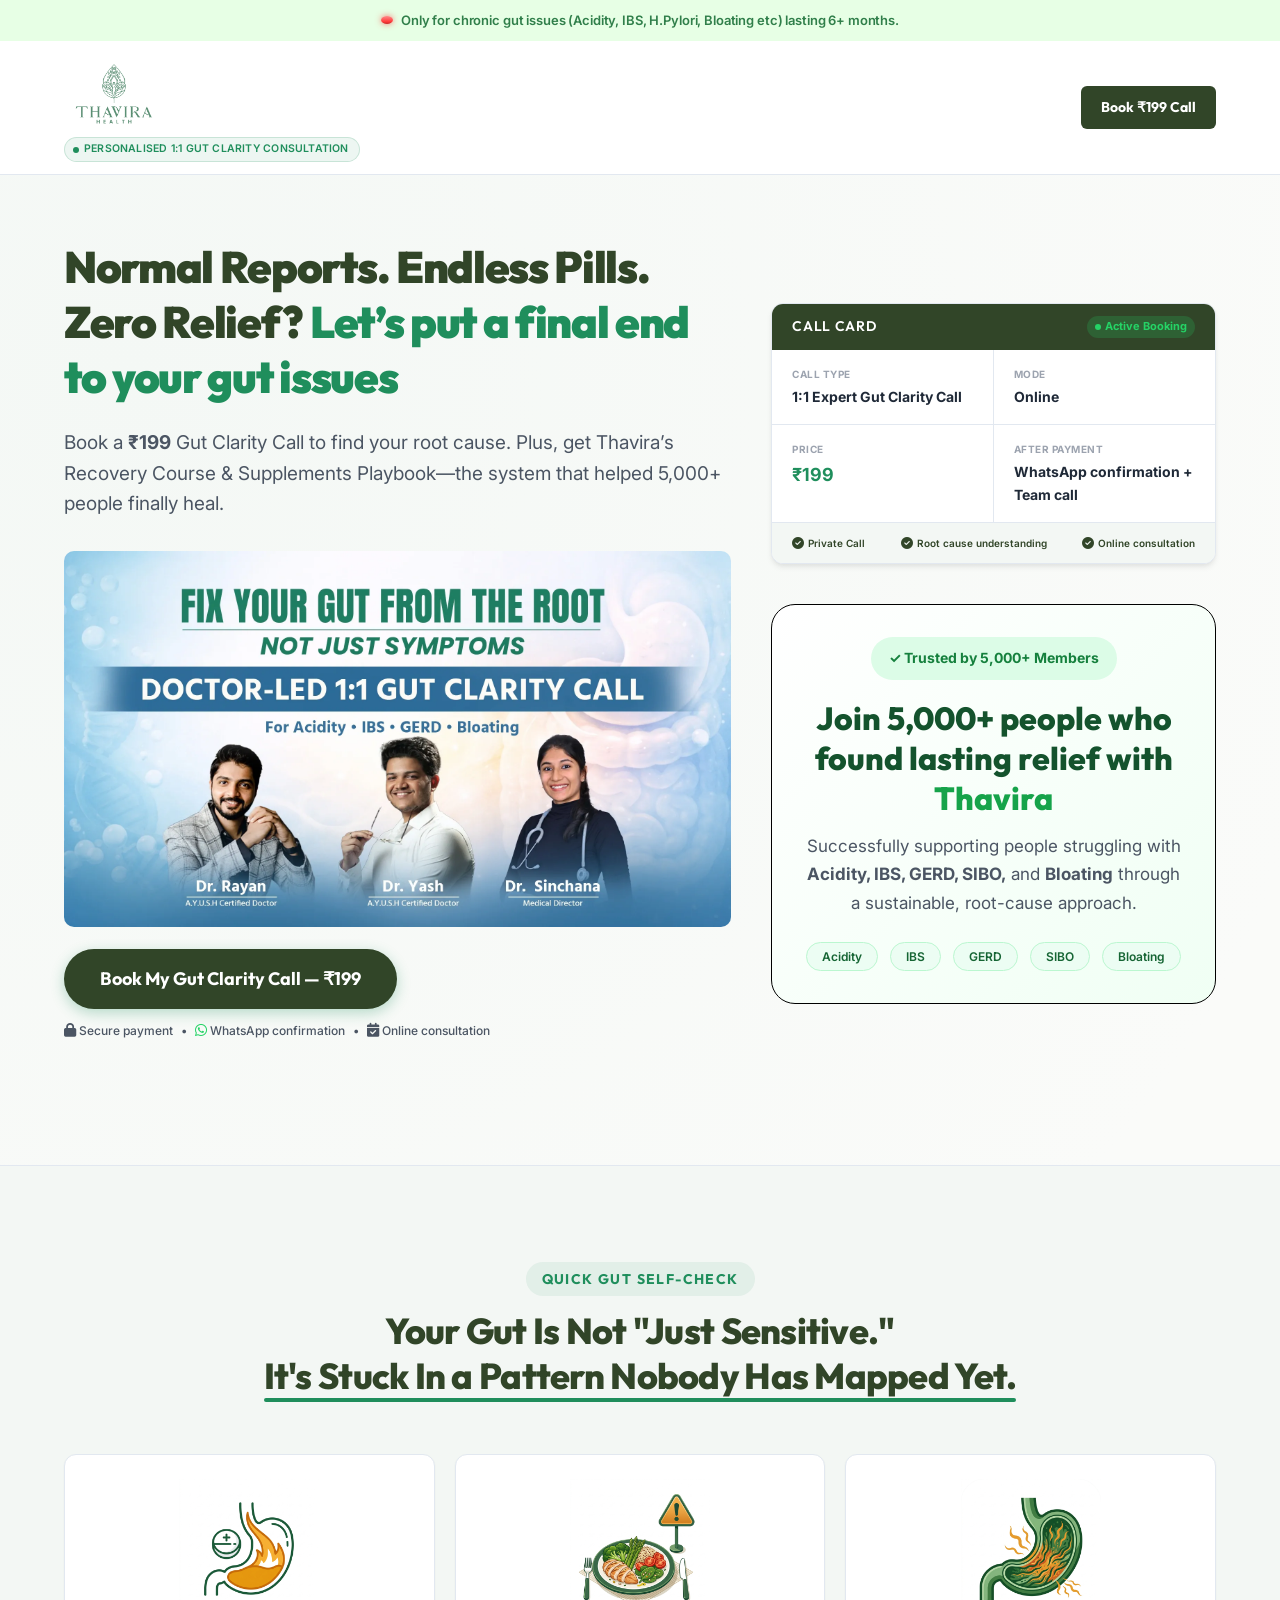
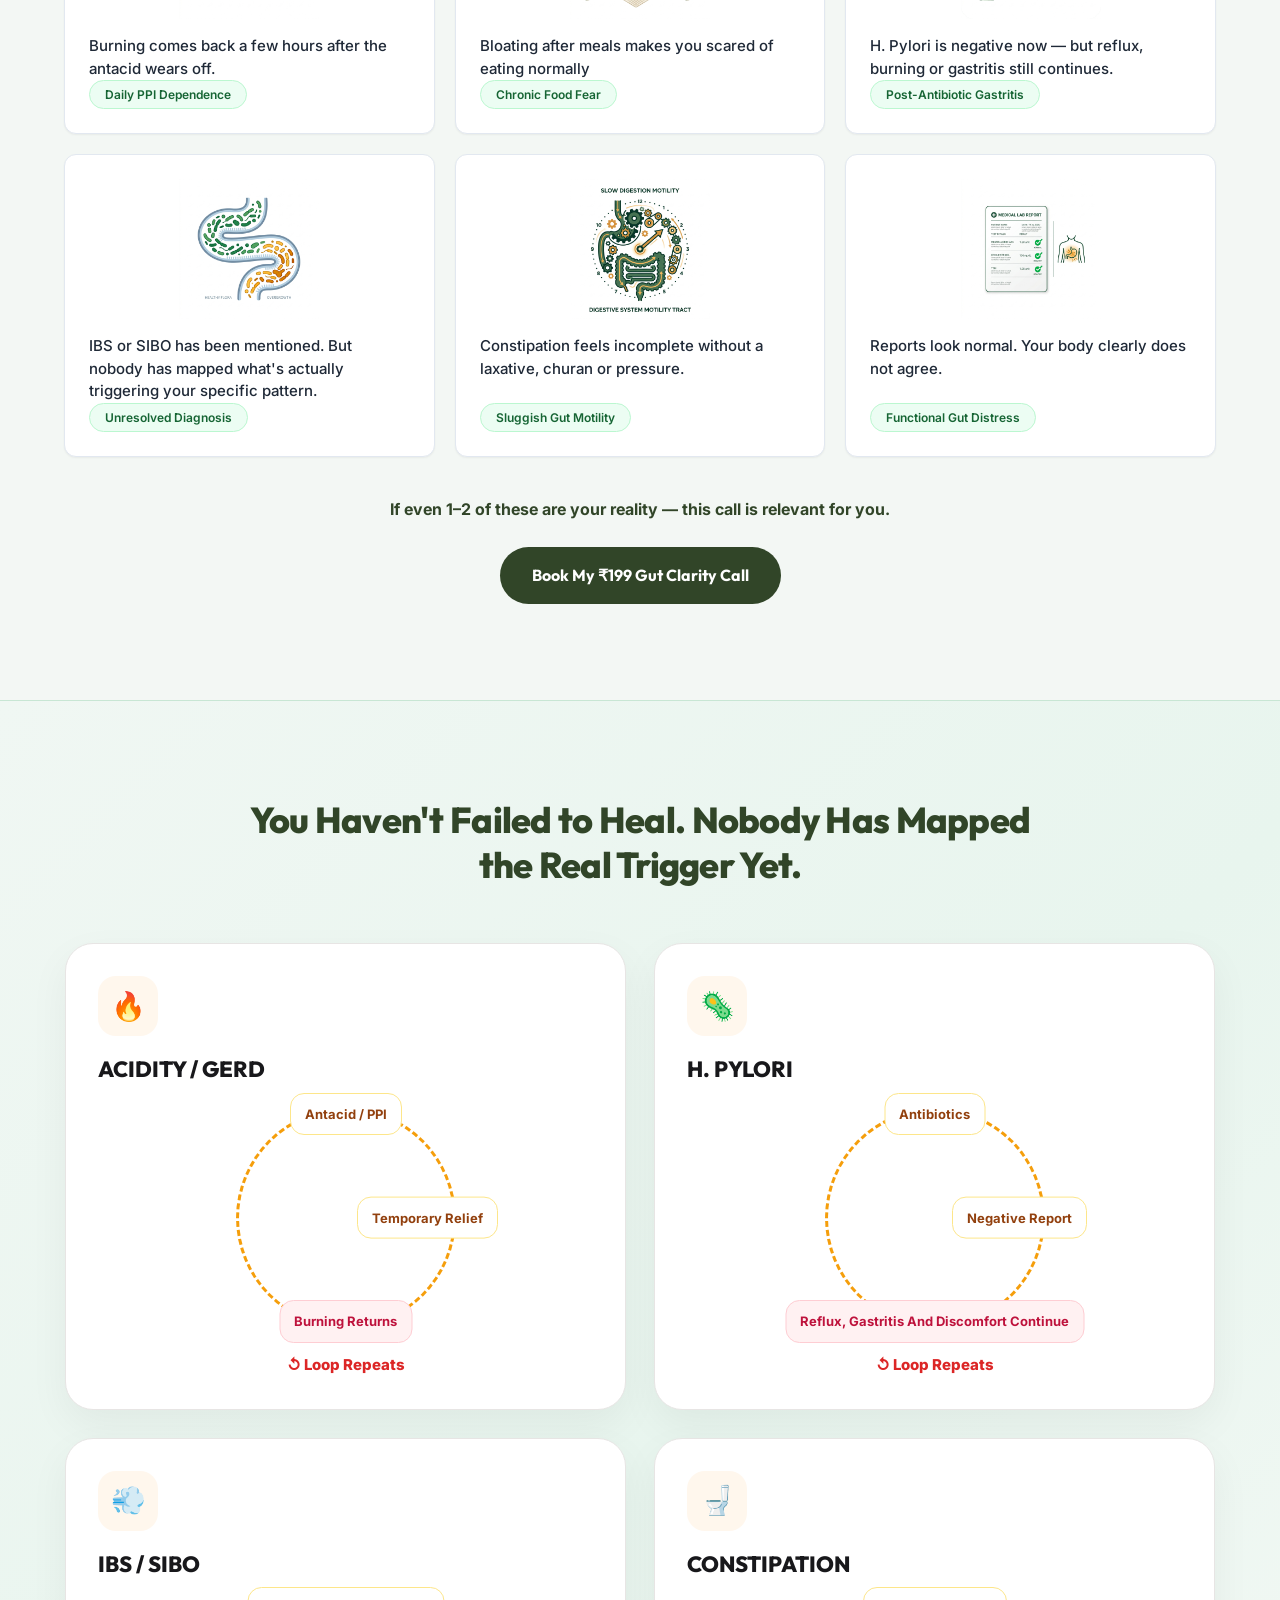
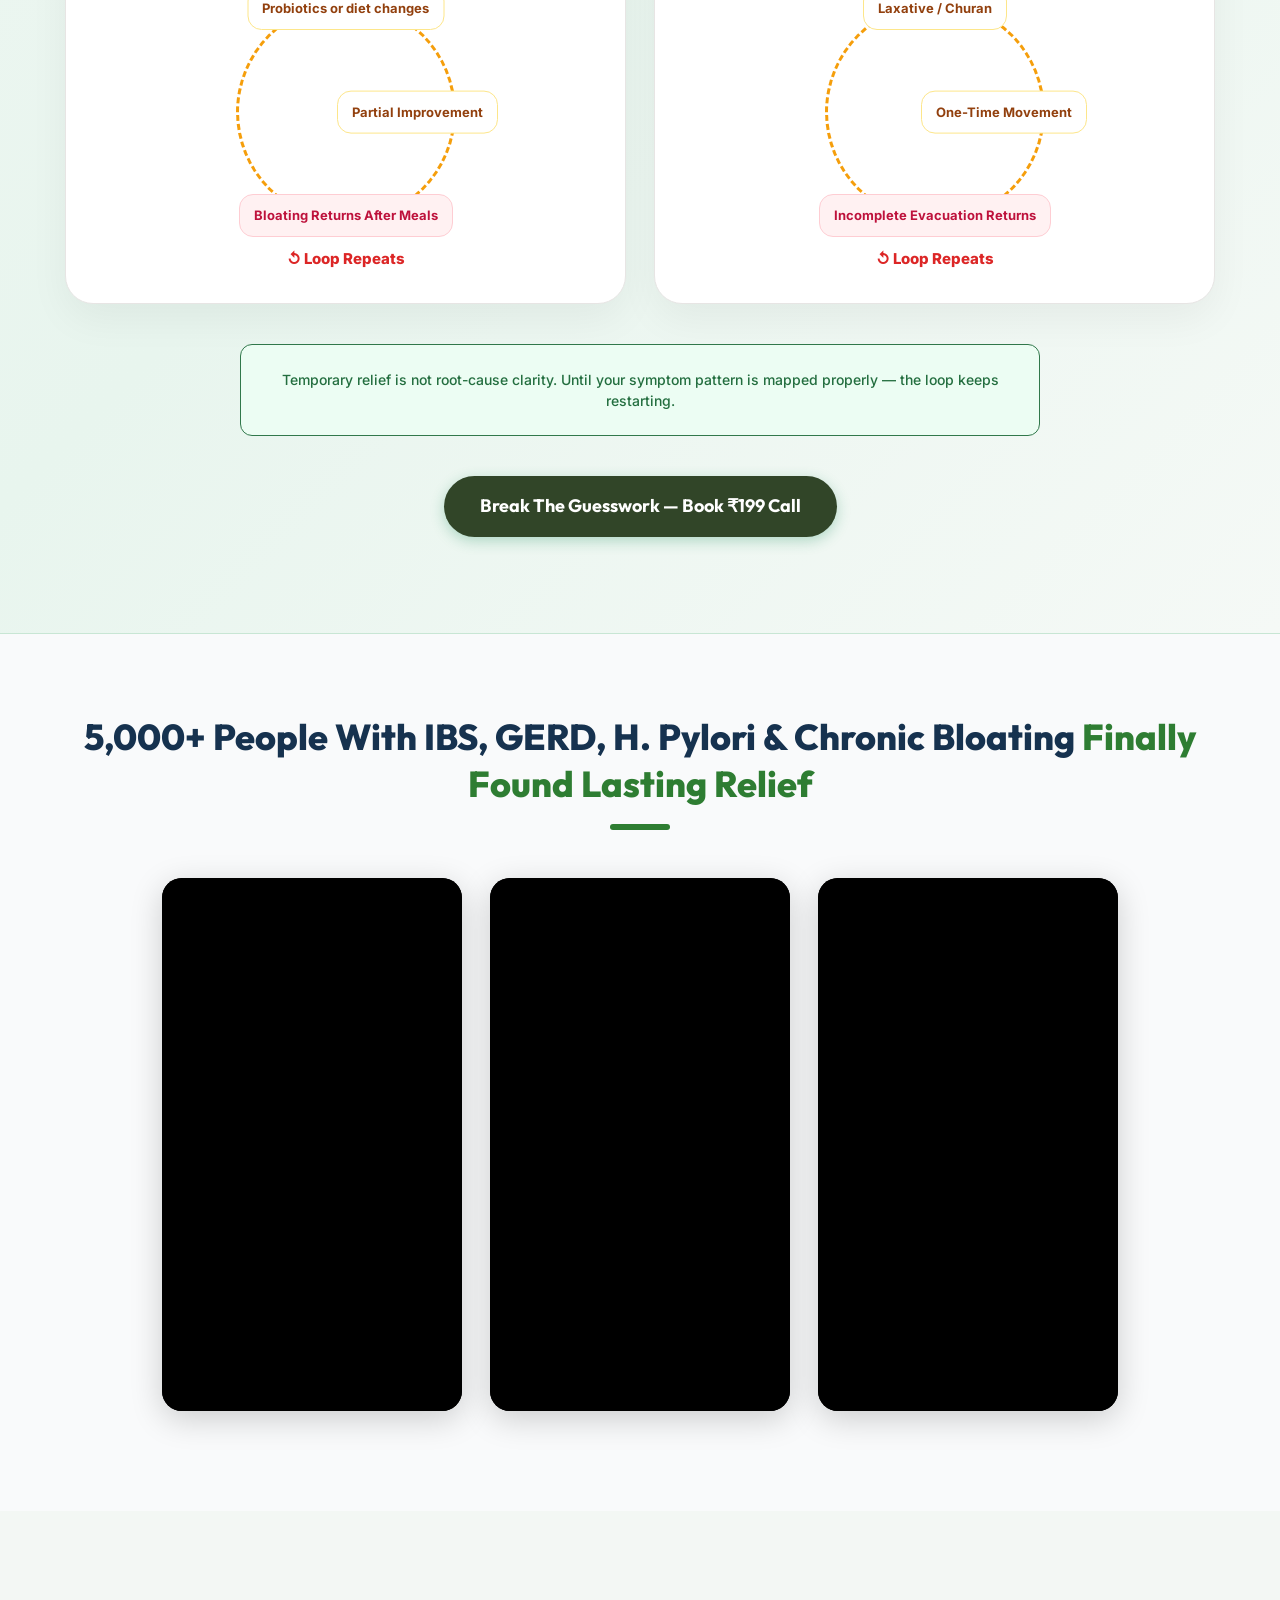
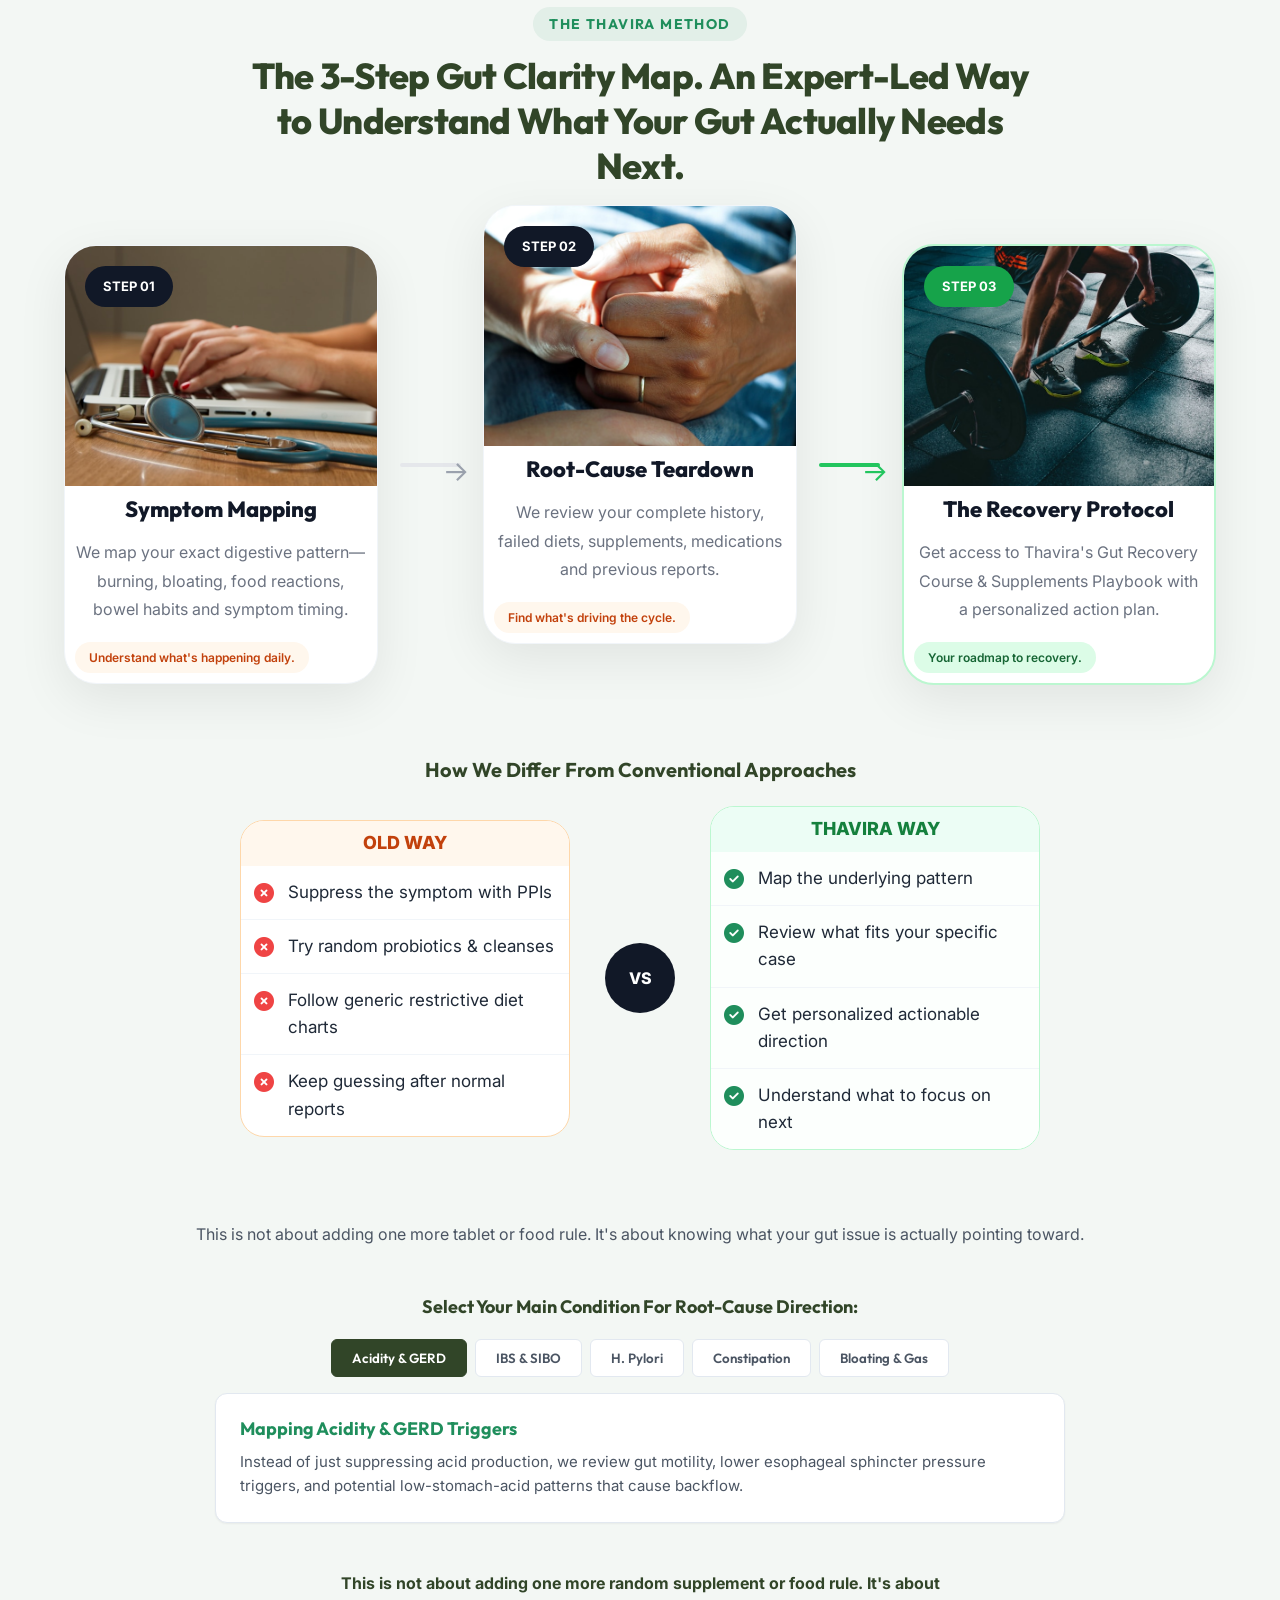
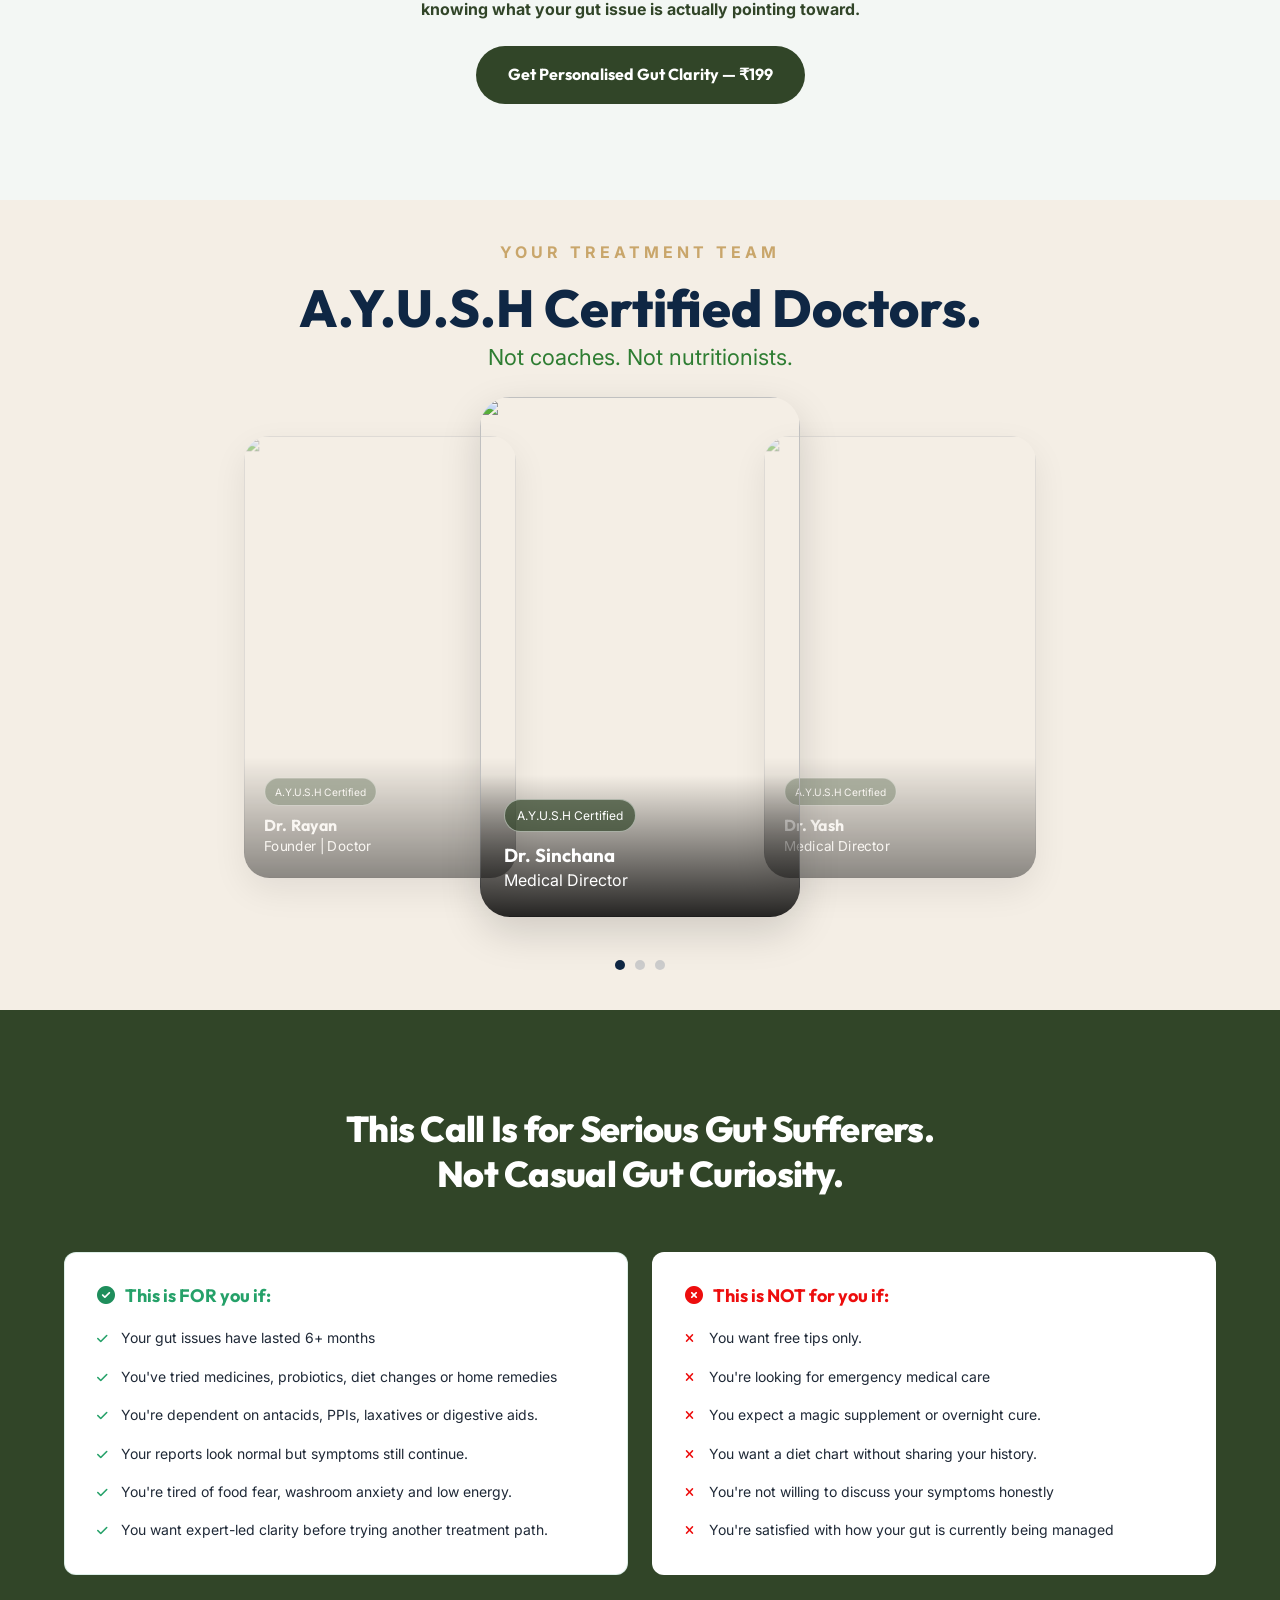
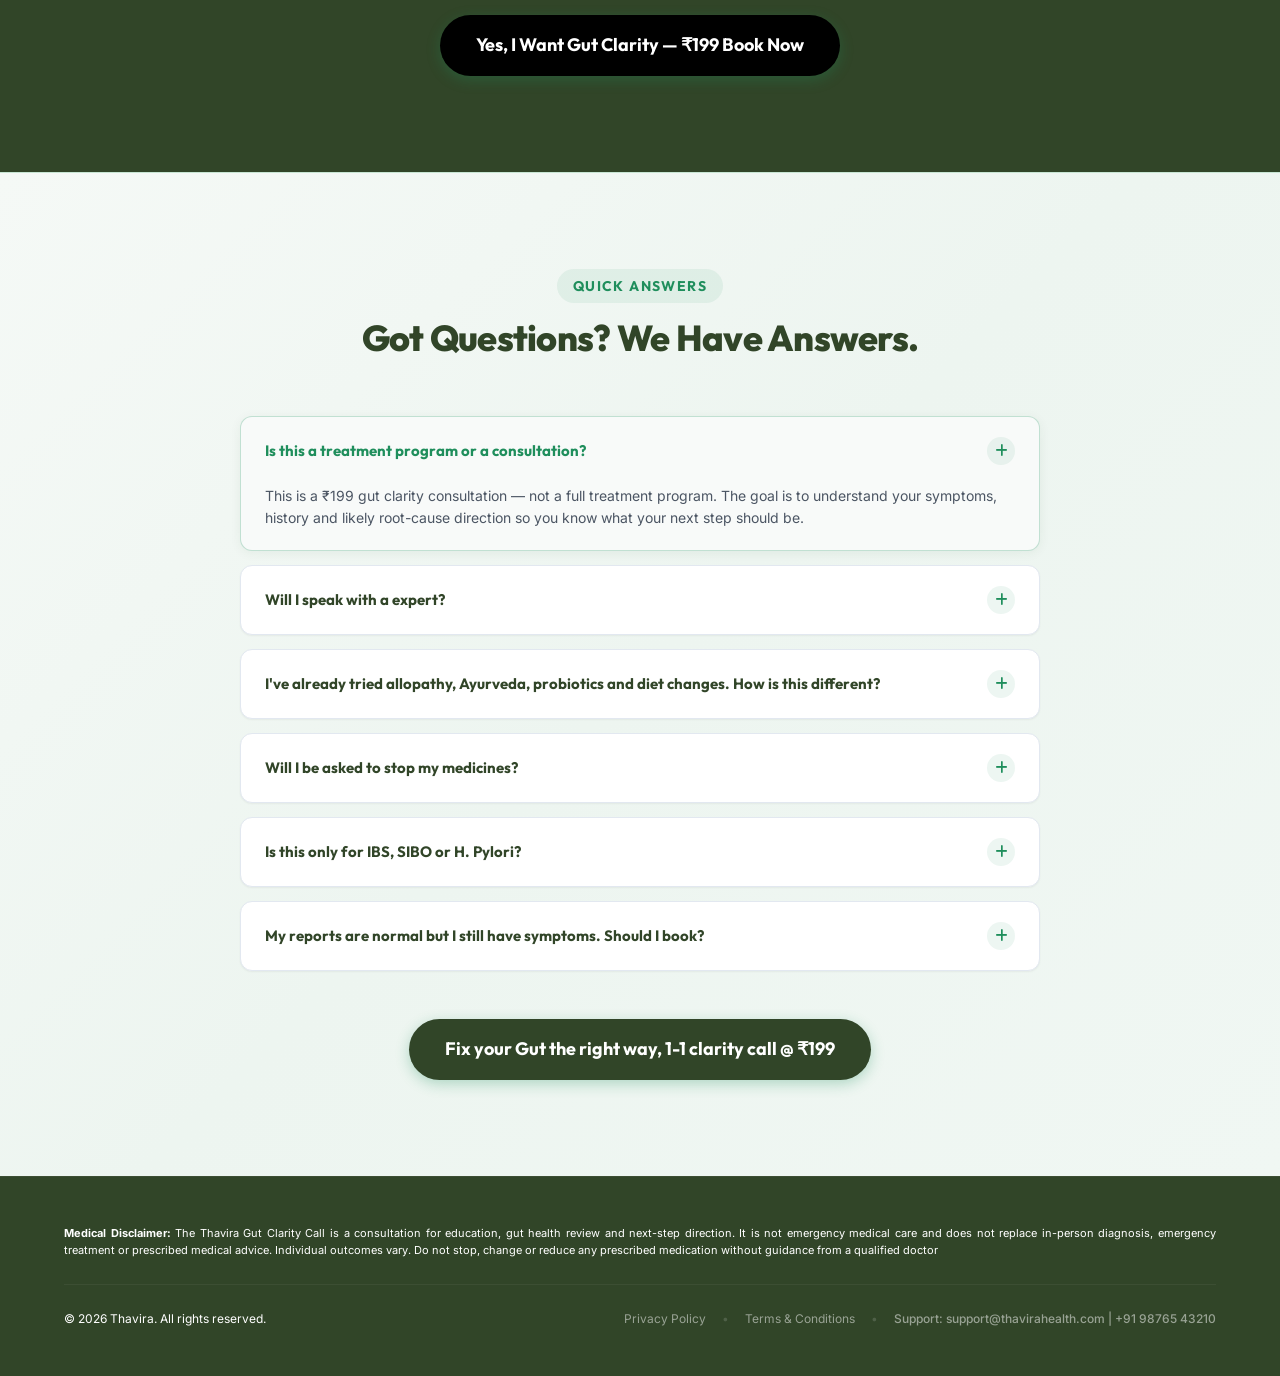
==== commit f11da37e: "new event code added" ====
--- a/index.html
+++ b/index.html
@@ -52,7 +52,7 @@
         "script",
         "https://connect.facebook.net/en_US/fbevents.js",
       );
-      fbq("init", "1048385454359623");
+      fbq("init", "1778365819525372");
       fbq("track", "PageView");
     </script>
     <!-- Meta Pixel Code END -->
@@ -64,7 +64,7 @@
         height="1"
         width="1"
         style="display: none"
-        src="https://www.facebook.com/tr?id=1048385454359623&ev=PageView&noscript=1"
+        src="https://www.facebook.com/tr?id=1778365819525372&ev=PageView&noscript=1"
     /></noscript>
 
     <!-- SECTION 00 — Qualifier Bar -->
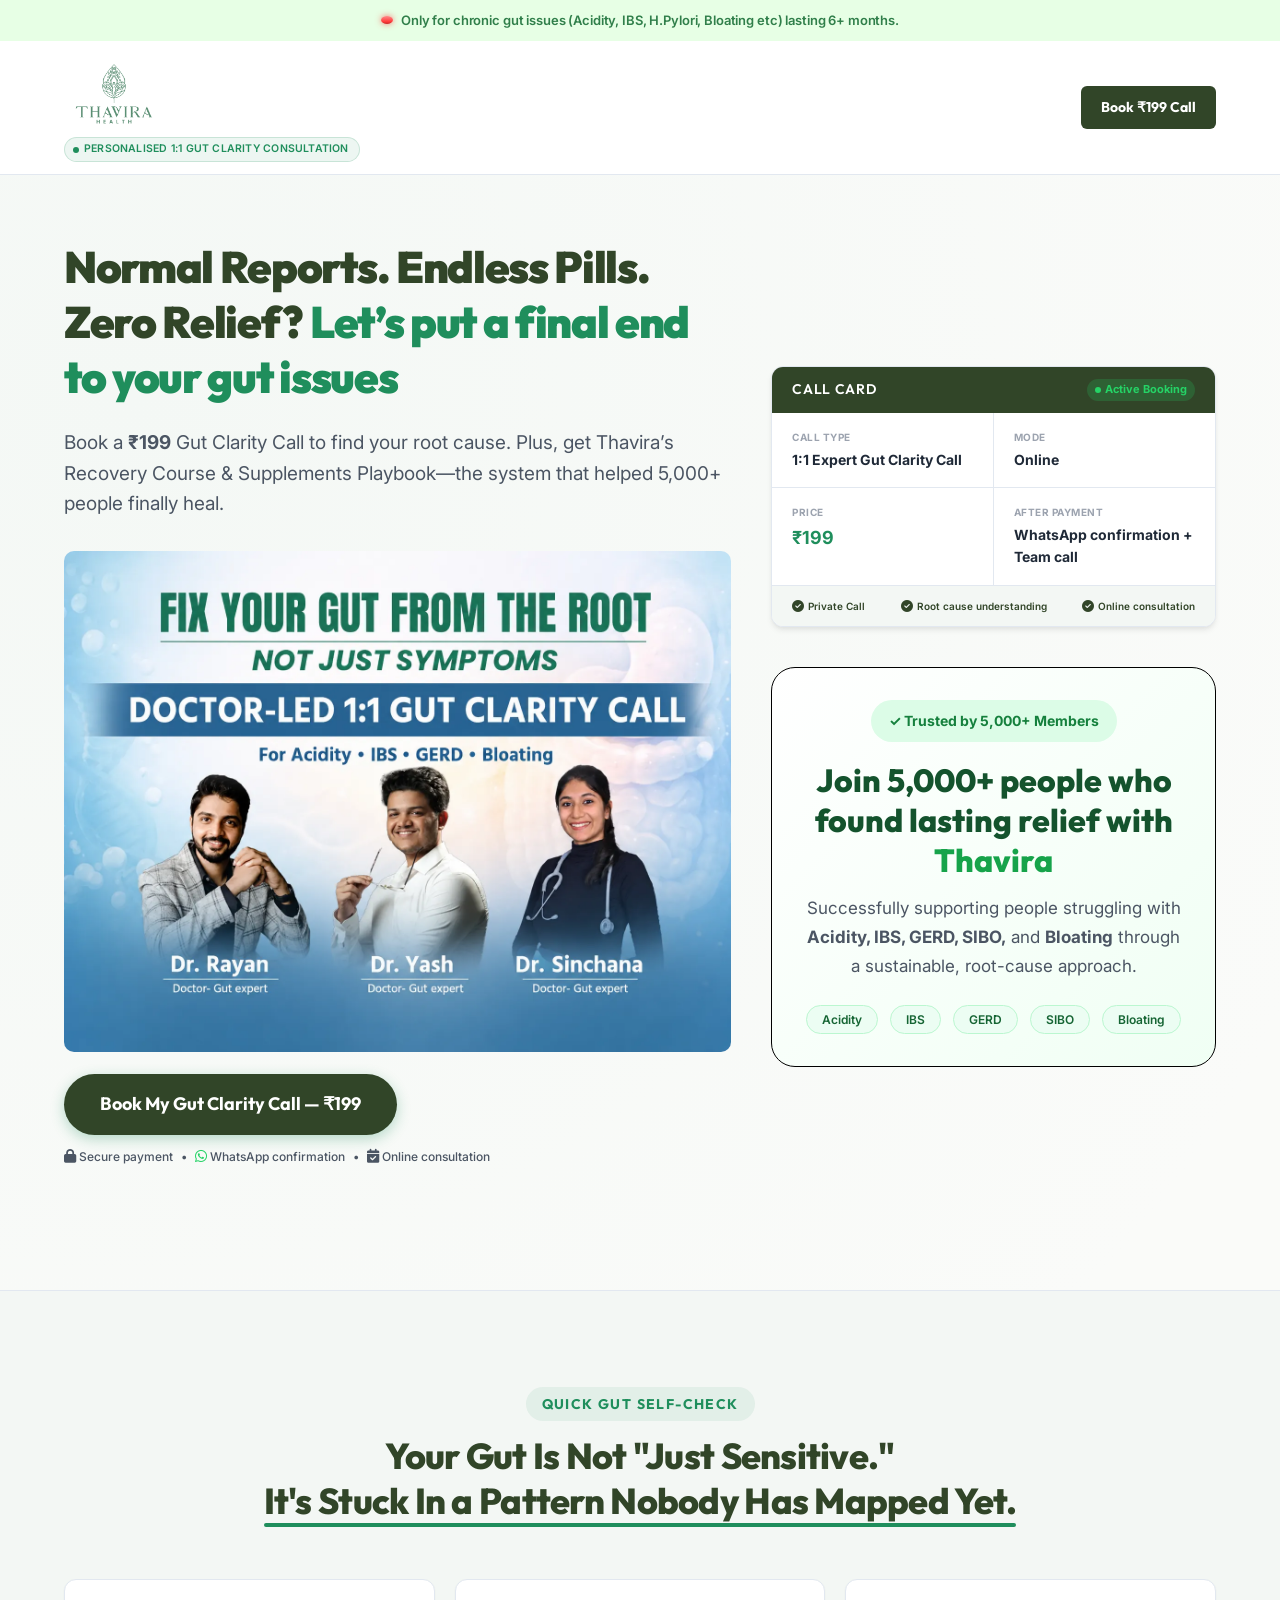
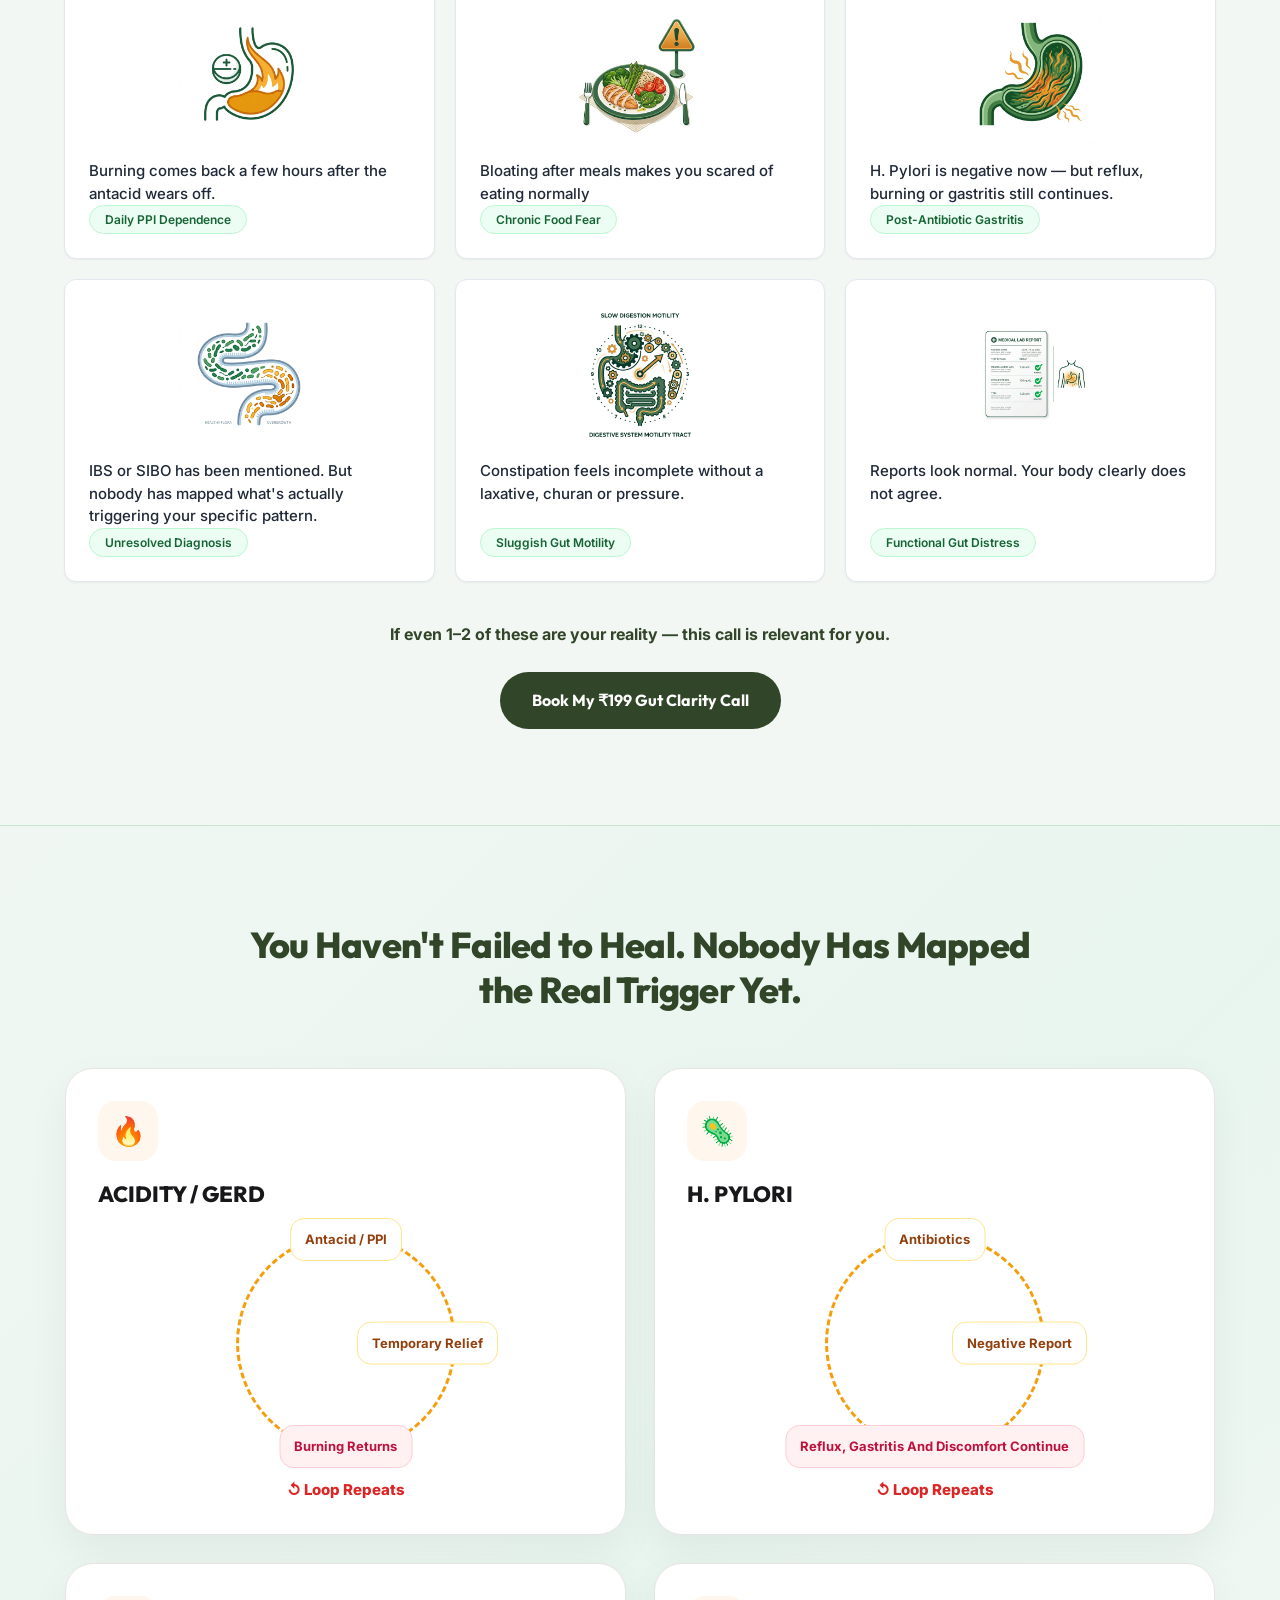
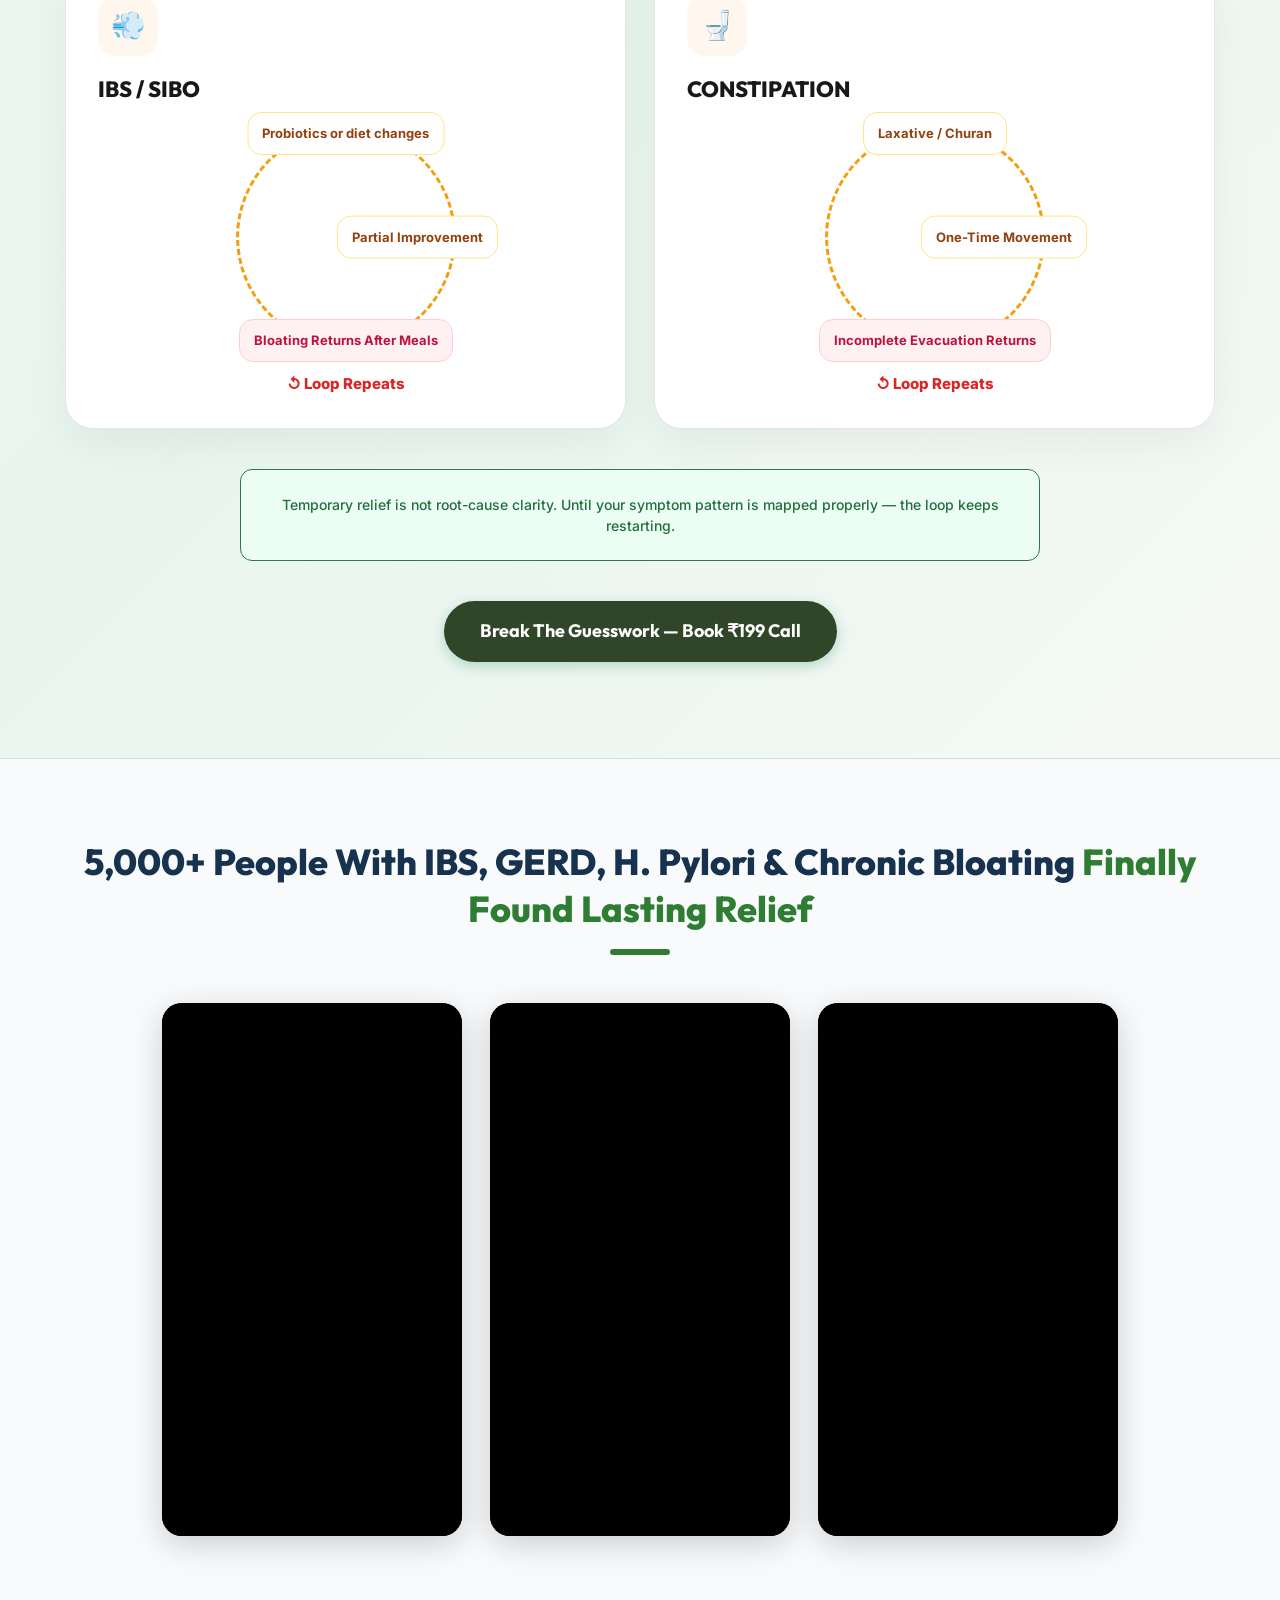
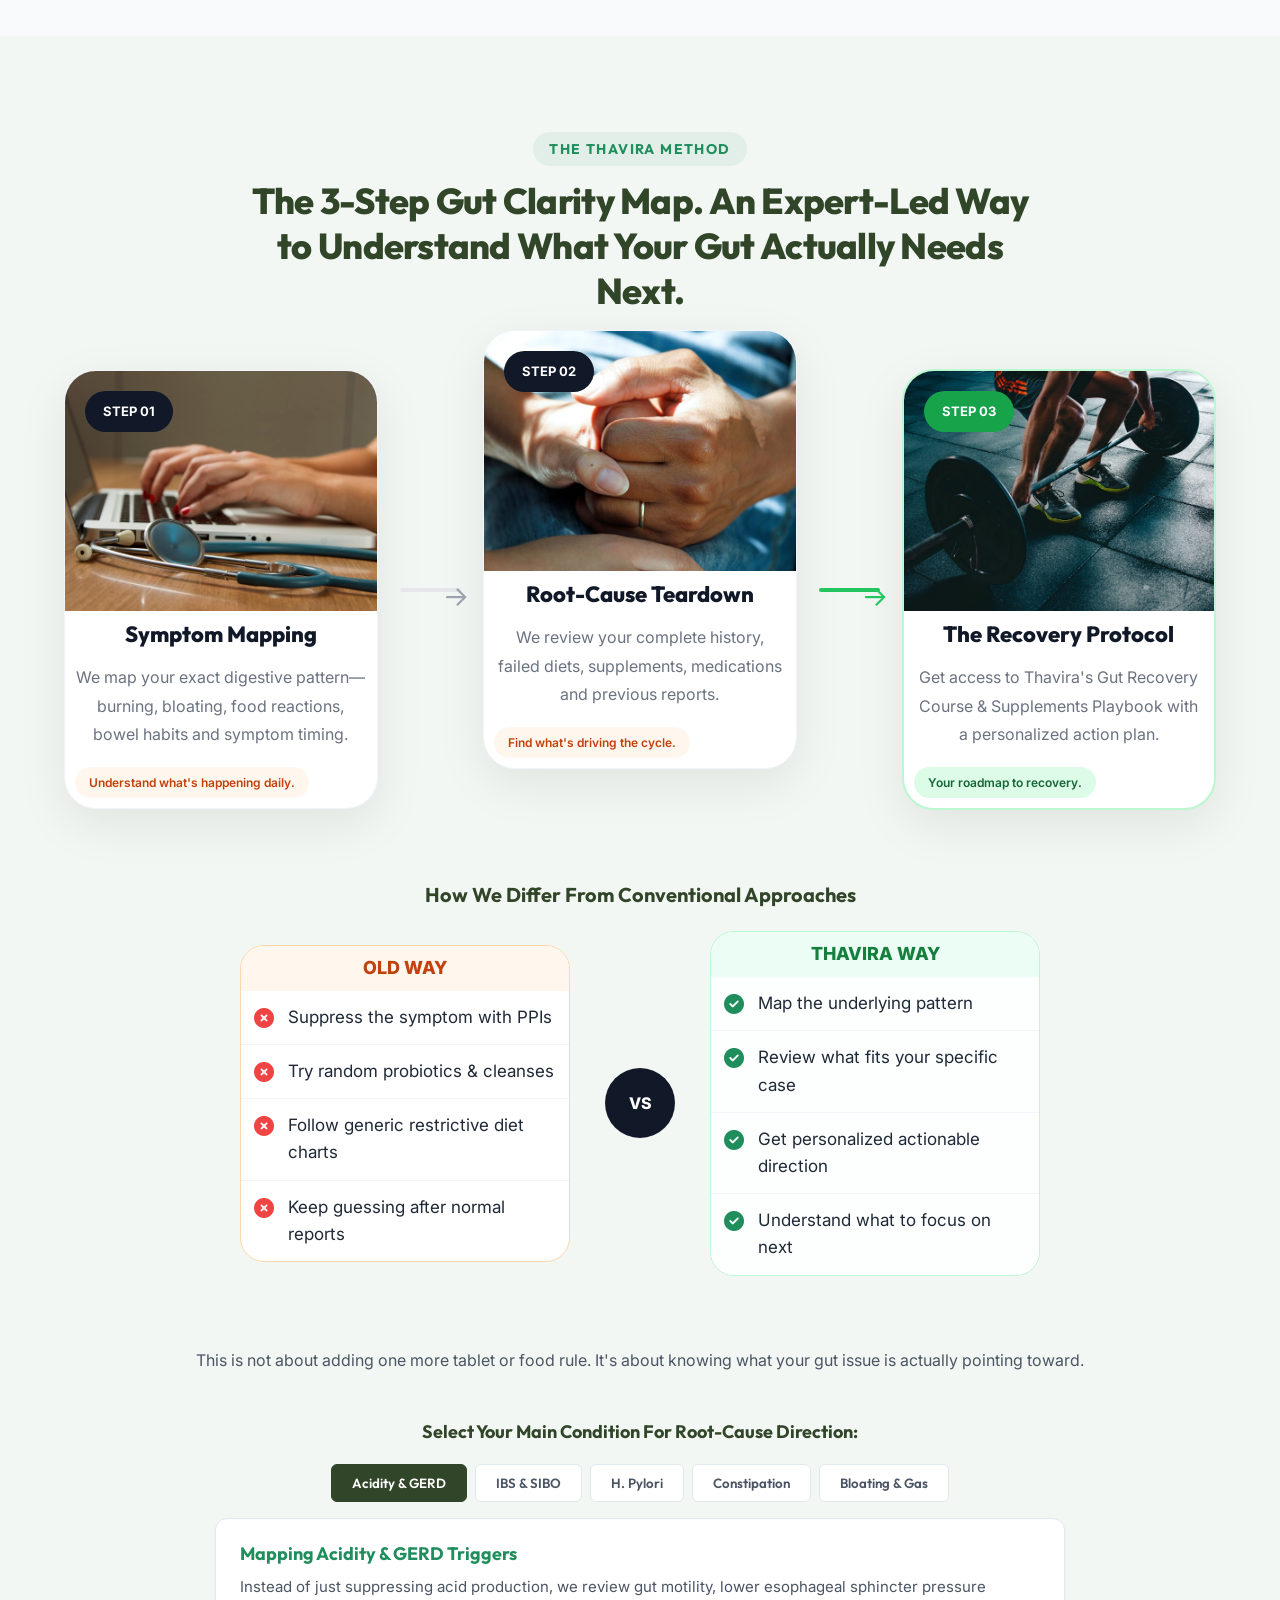
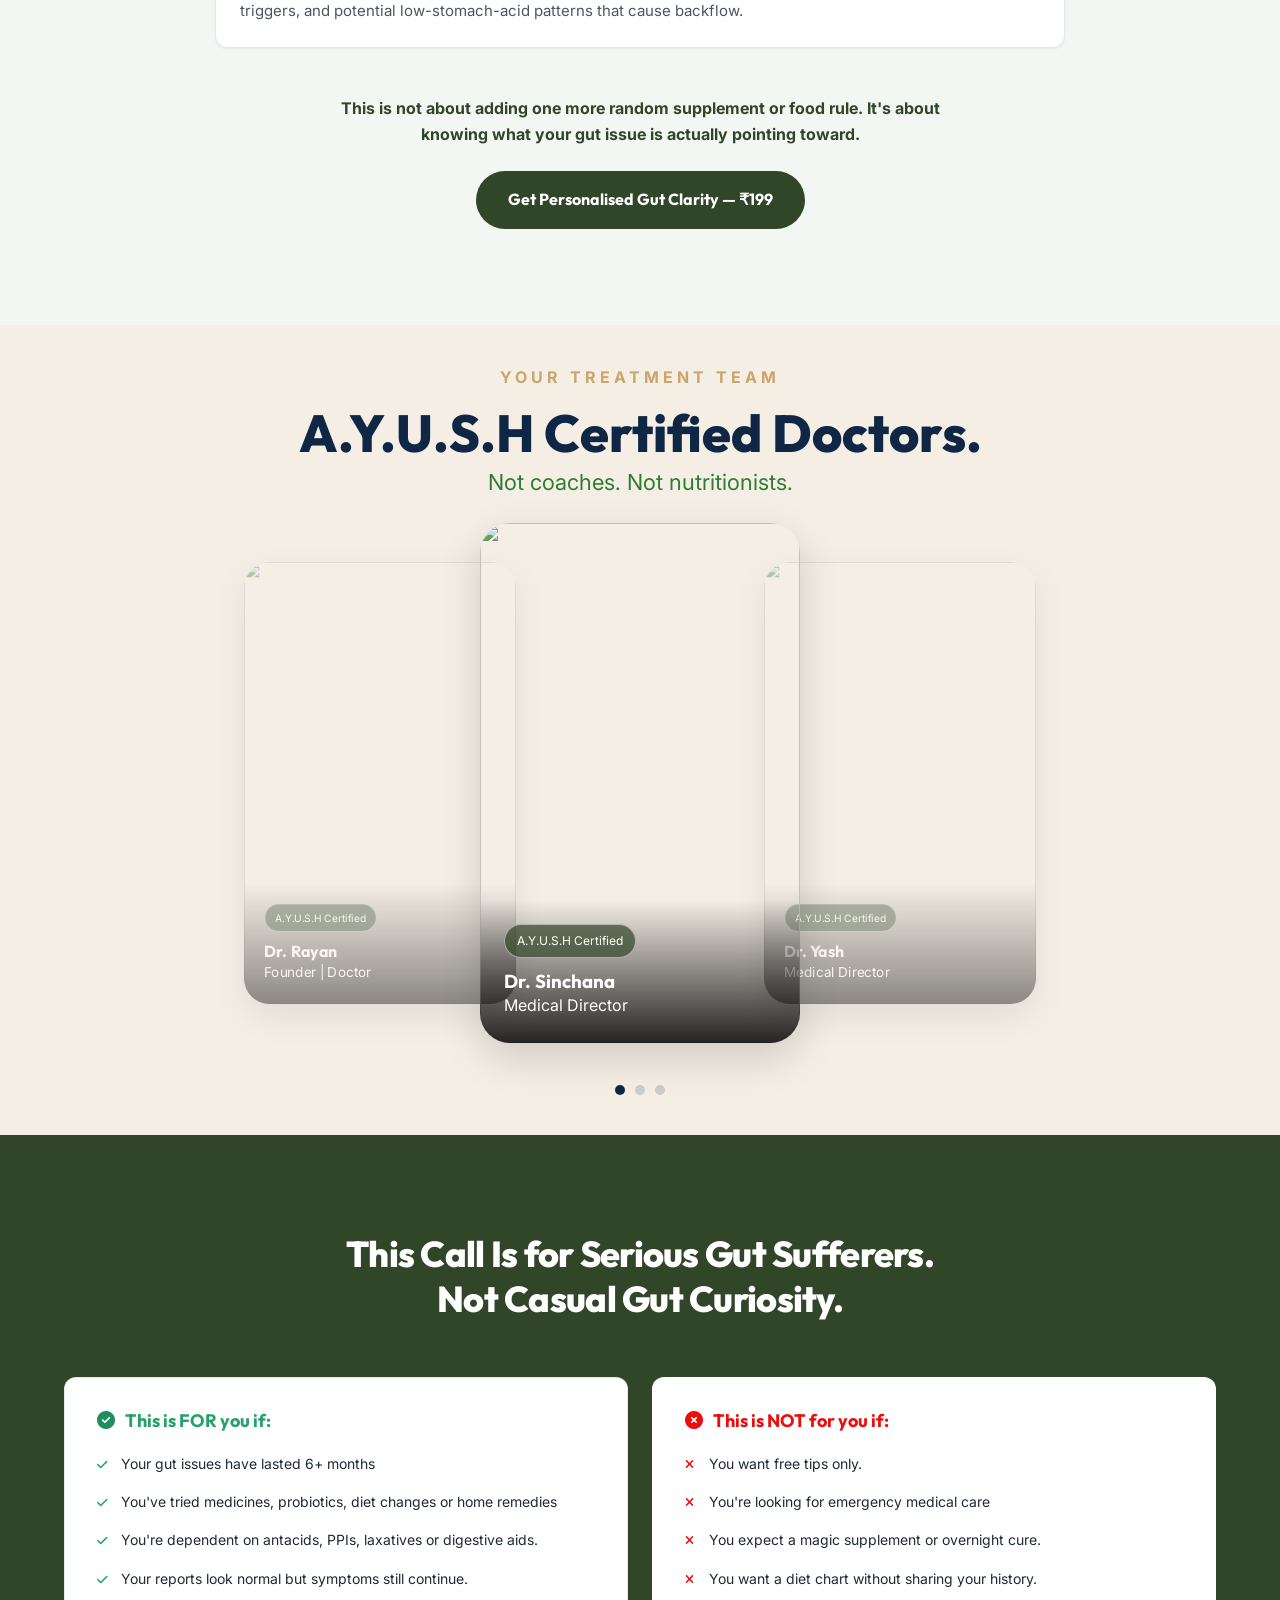
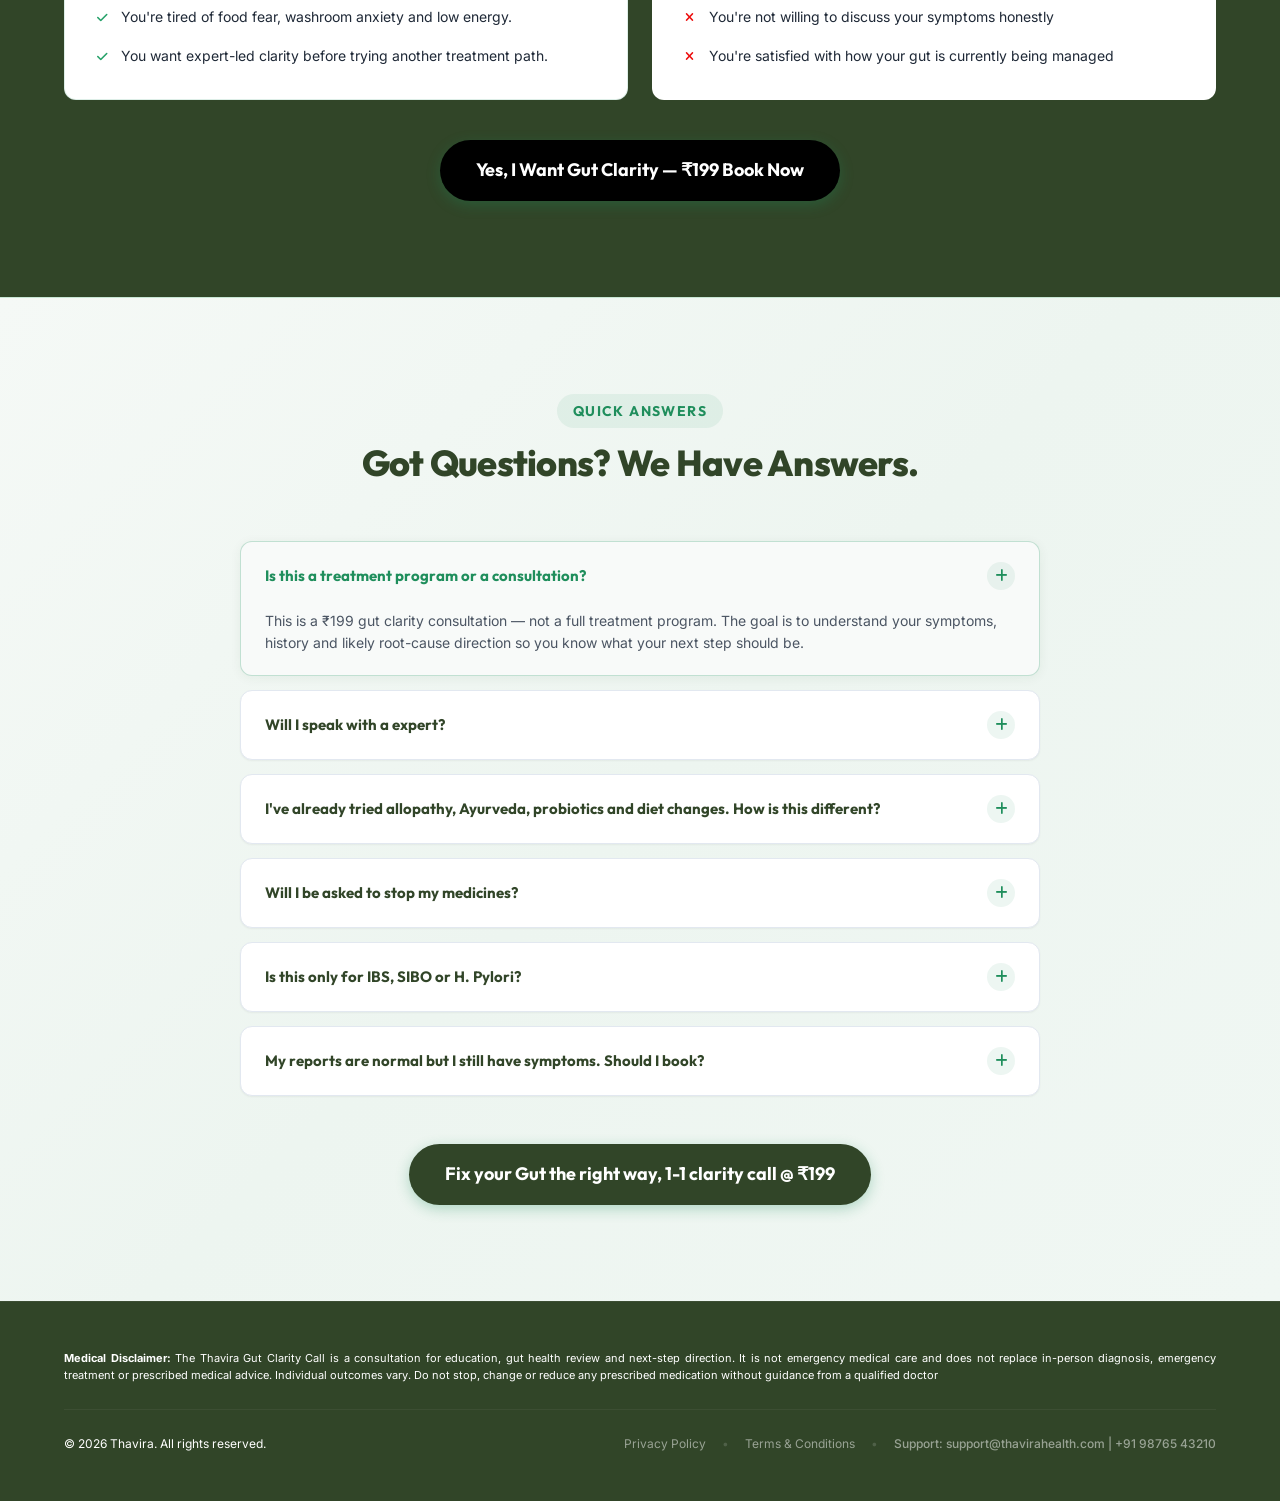
==== commit 814723e4: "images replaced" ====
--- a/index.html
+++ b/index.html
@@ -52,7 +52,7 @@
         "script",
         "https://connect.facebook.net/en_US/fbevents.js",
       );
-      fbq("init", "1778365819525372");
+      fbq("init", "1048385454359623");
       fbq("track", "PageView");
     </script>
     <!-- Meta Pixel Code END -->
@@ -64,7 +64,7 @@
         height="1"
         width="1"
         style="display: none"
-        src="https://www.facebook.com/tr?id=1778365819525372&ev=PageView&noscript=1"
+        src="https://www.facebook.com/tr?id=1048385454359623&ev=PageView&noscript=1"
     /></noscript>
 
     <!-- SECTION 00 — Qualifier Bar -->
@@ -117,7 +117,7 @@
 
           <img
             style="border-radius: 10px; margin-bottom: 22px"
-            src="images/hero-section.webp"
+            src="images/Thavira_lp_banner.webp"
             alt=""
           />
 
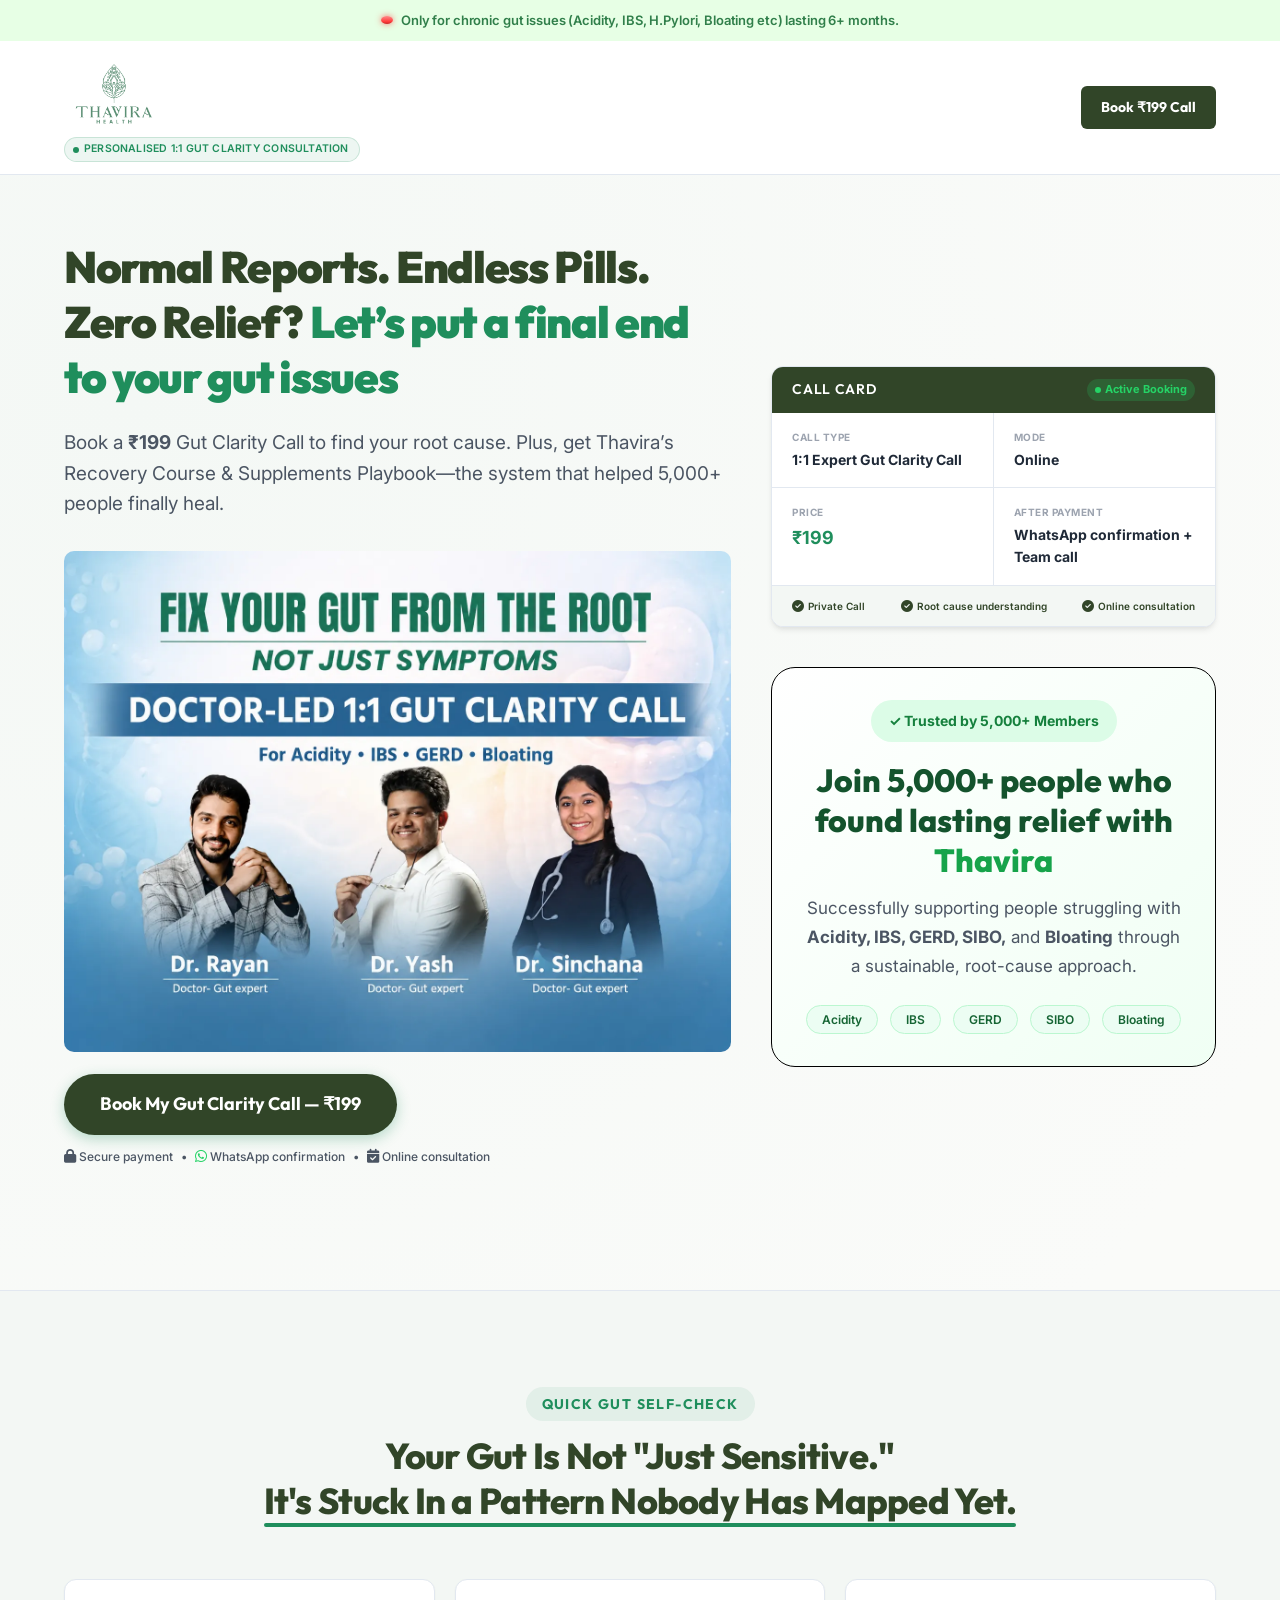
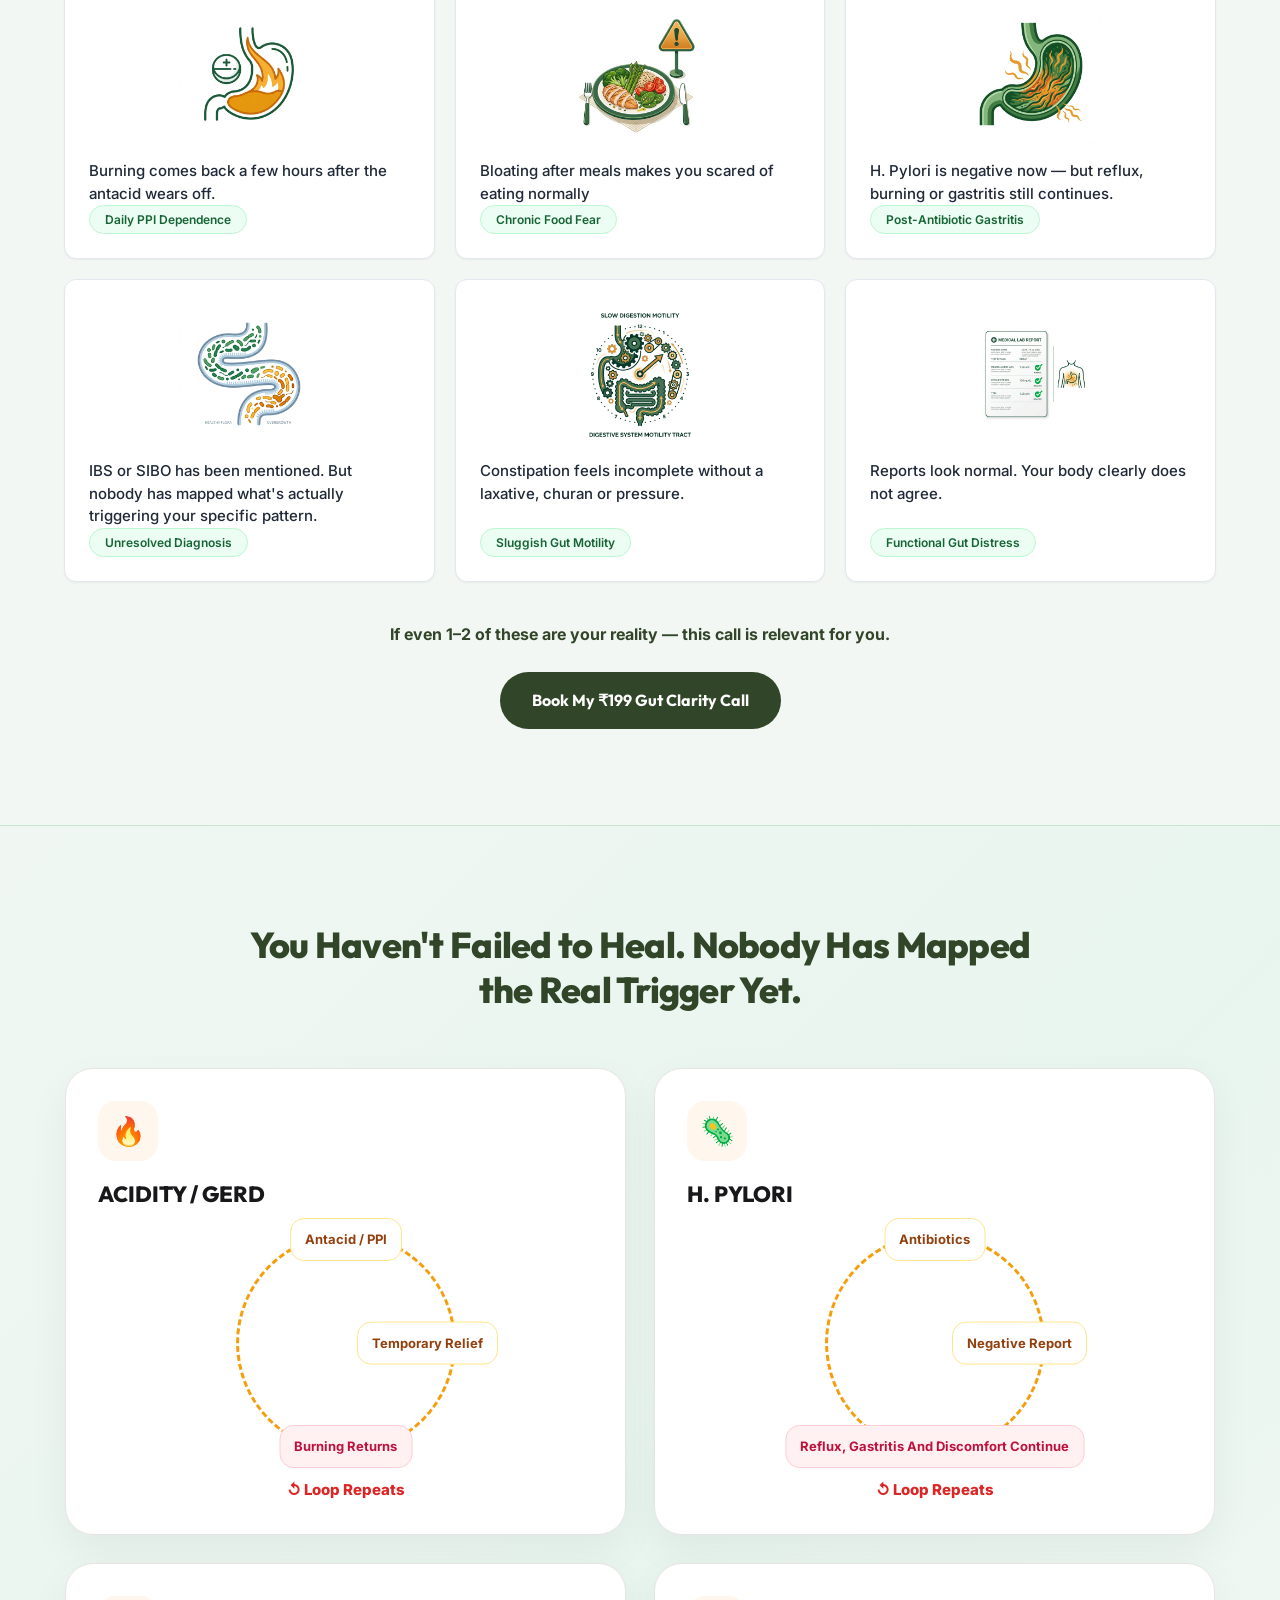
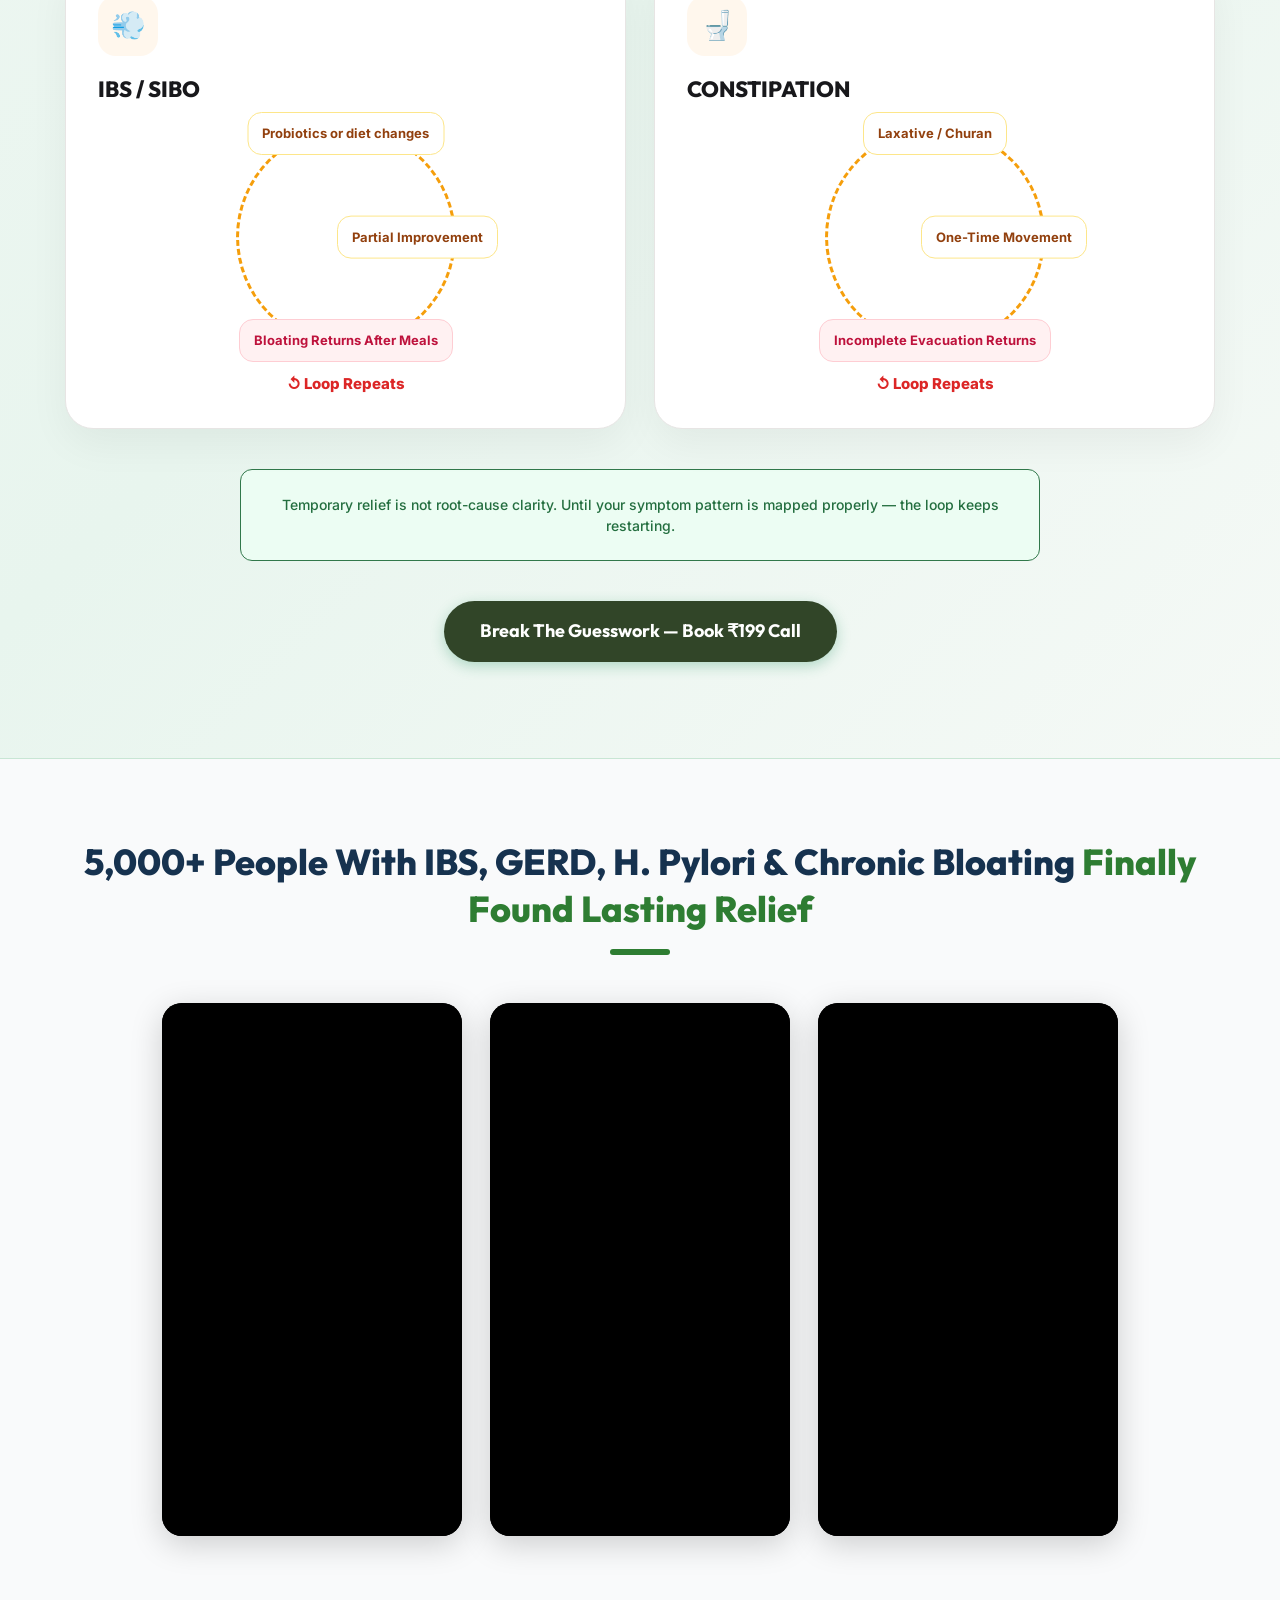
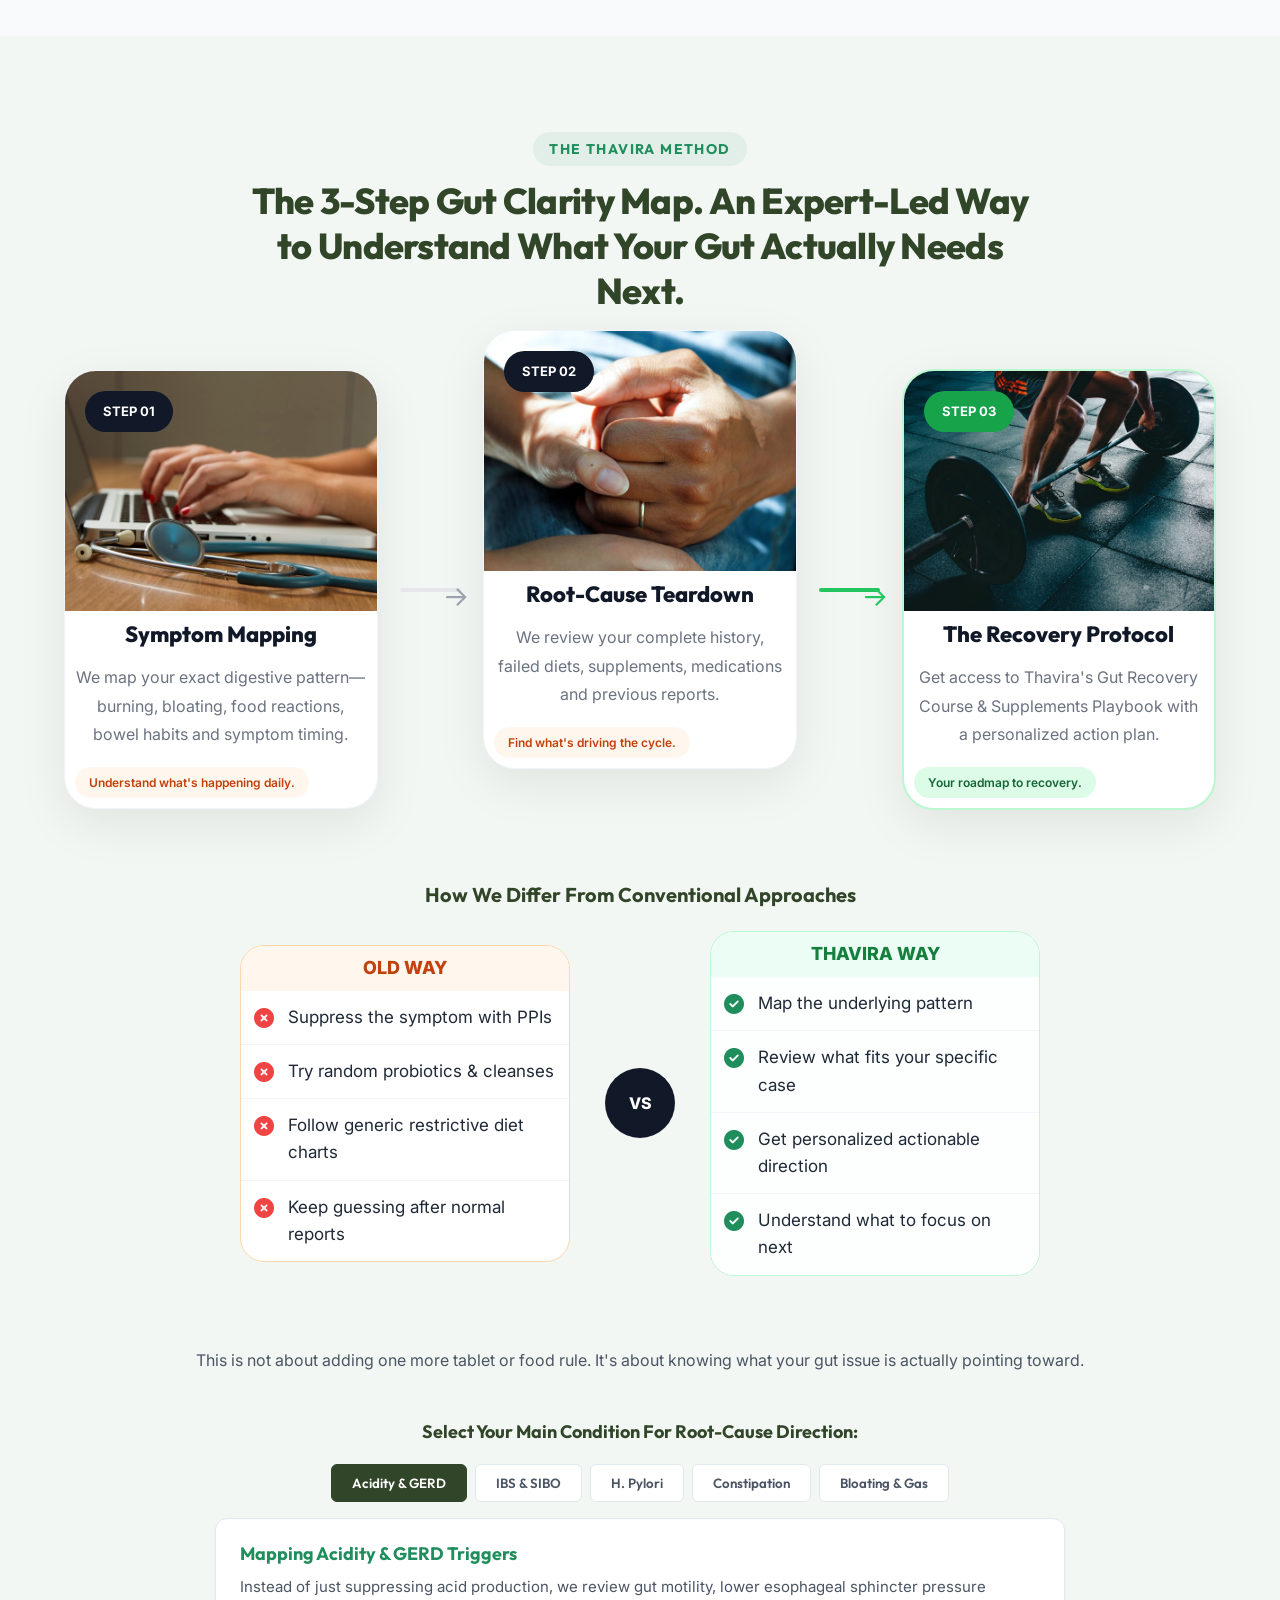
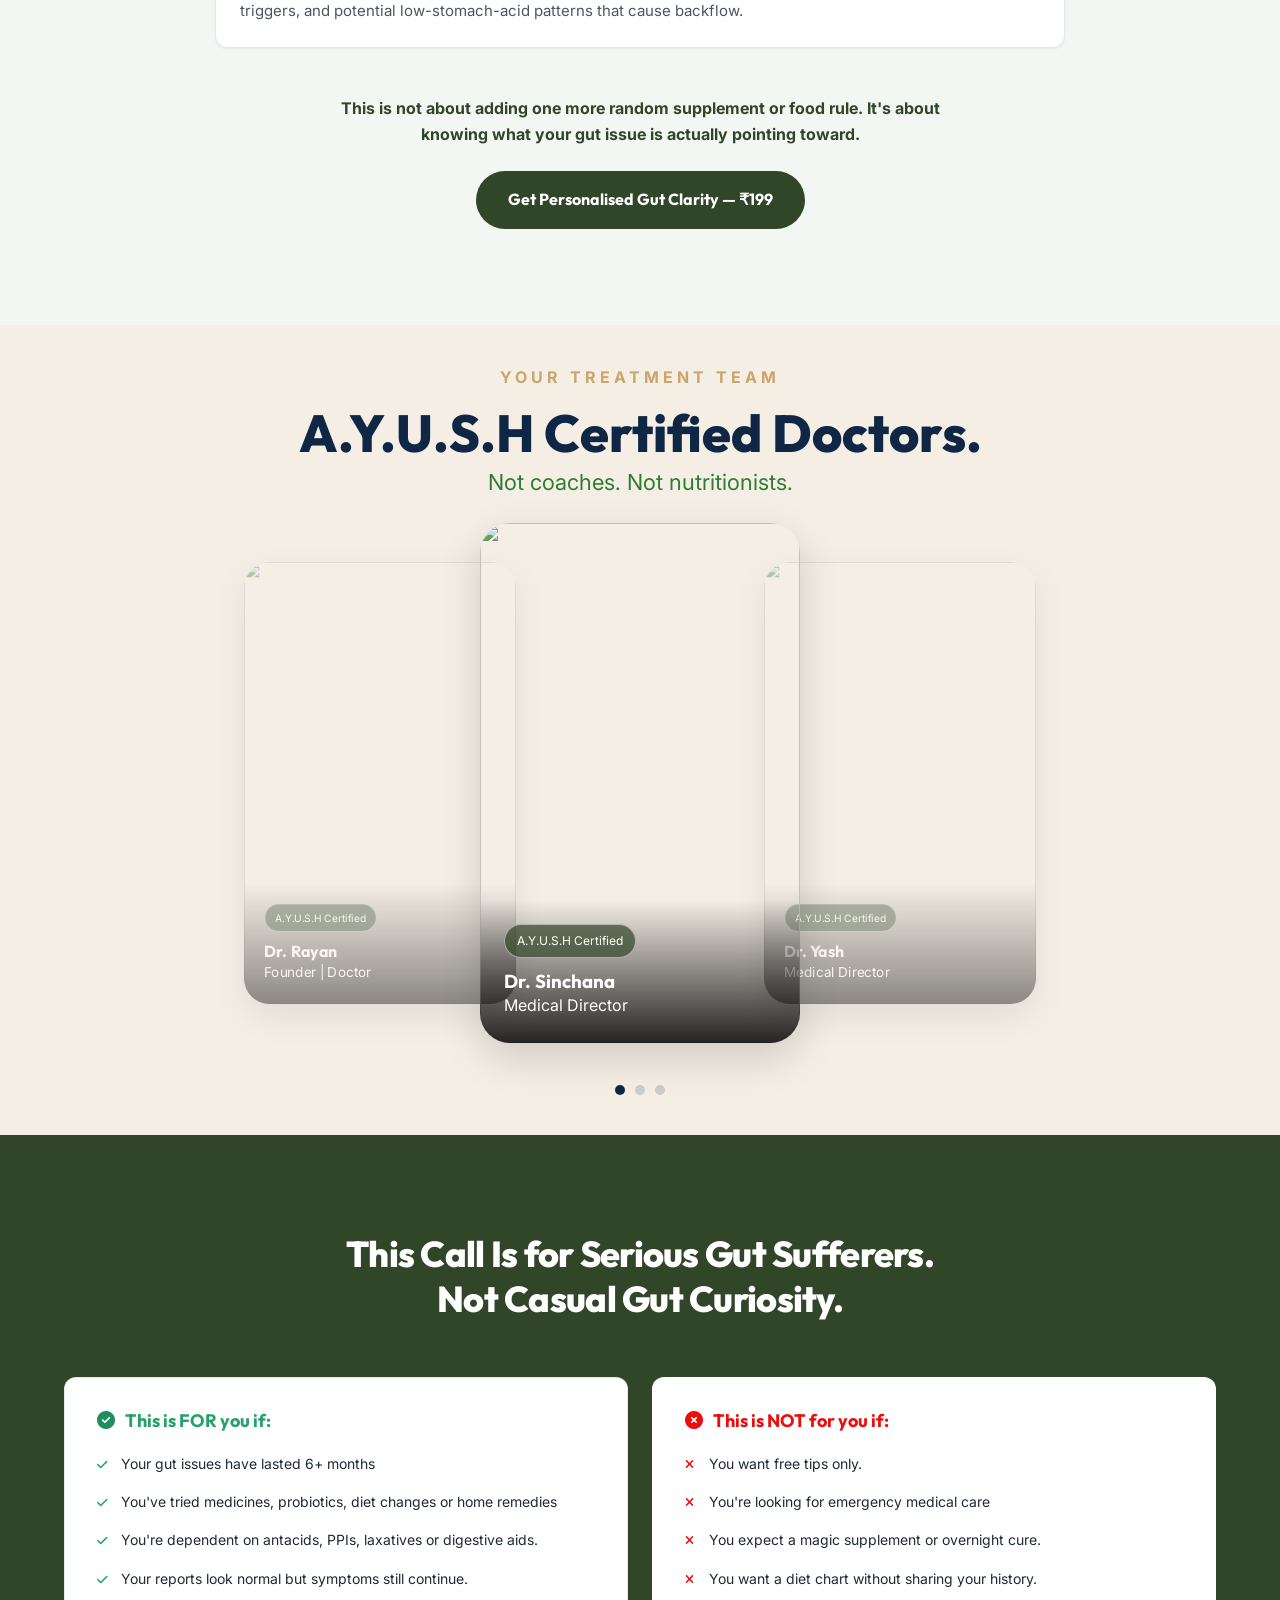
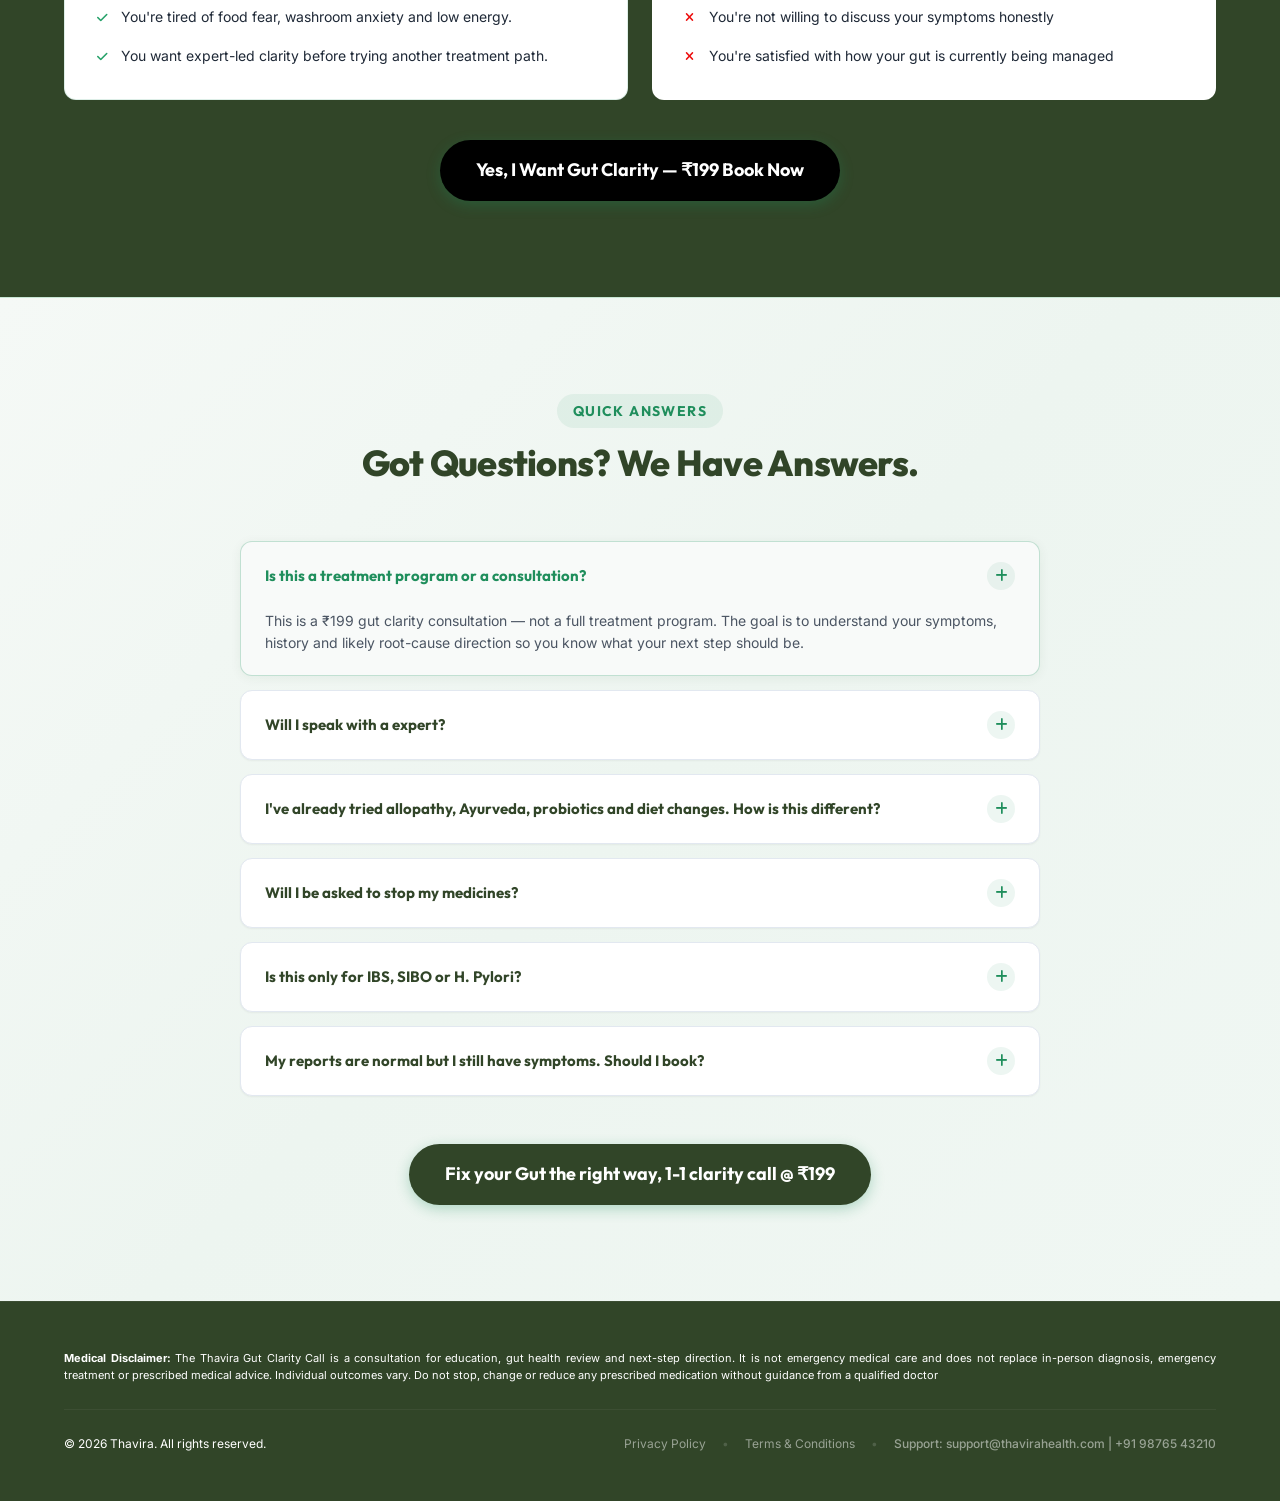
==== commit 620d3c67: "Merge branch 'main' of https://github.com/Hackerart512/Thavira" ====
--- a/index.html
+++ b/index.html
@@ -52,7 +52,7 @@
         "script",
         "https://connect.facebook.net/en_US/fbevents.js",
       );
-      fbq("init", "1048385454359623");
+      fbq("init", "1778365819525372");
       fbq("track", "PageView");
     </script>
     <!-- Meta Pixel Code END -->
@@ -64,7 +64,7 @@
         height="1"
         width="1"
         style="display: none"
-        src="https://www.facebook.com/tr?id=1048385454359623&ev=PageView&noscript=1"
+        src="https://www.facebook.com/tr?id=1778365819525372&ev=PageView&noscript=1"
     /></noscript>
 
     <!-- SECTION 00 — Qualifier Bar -->
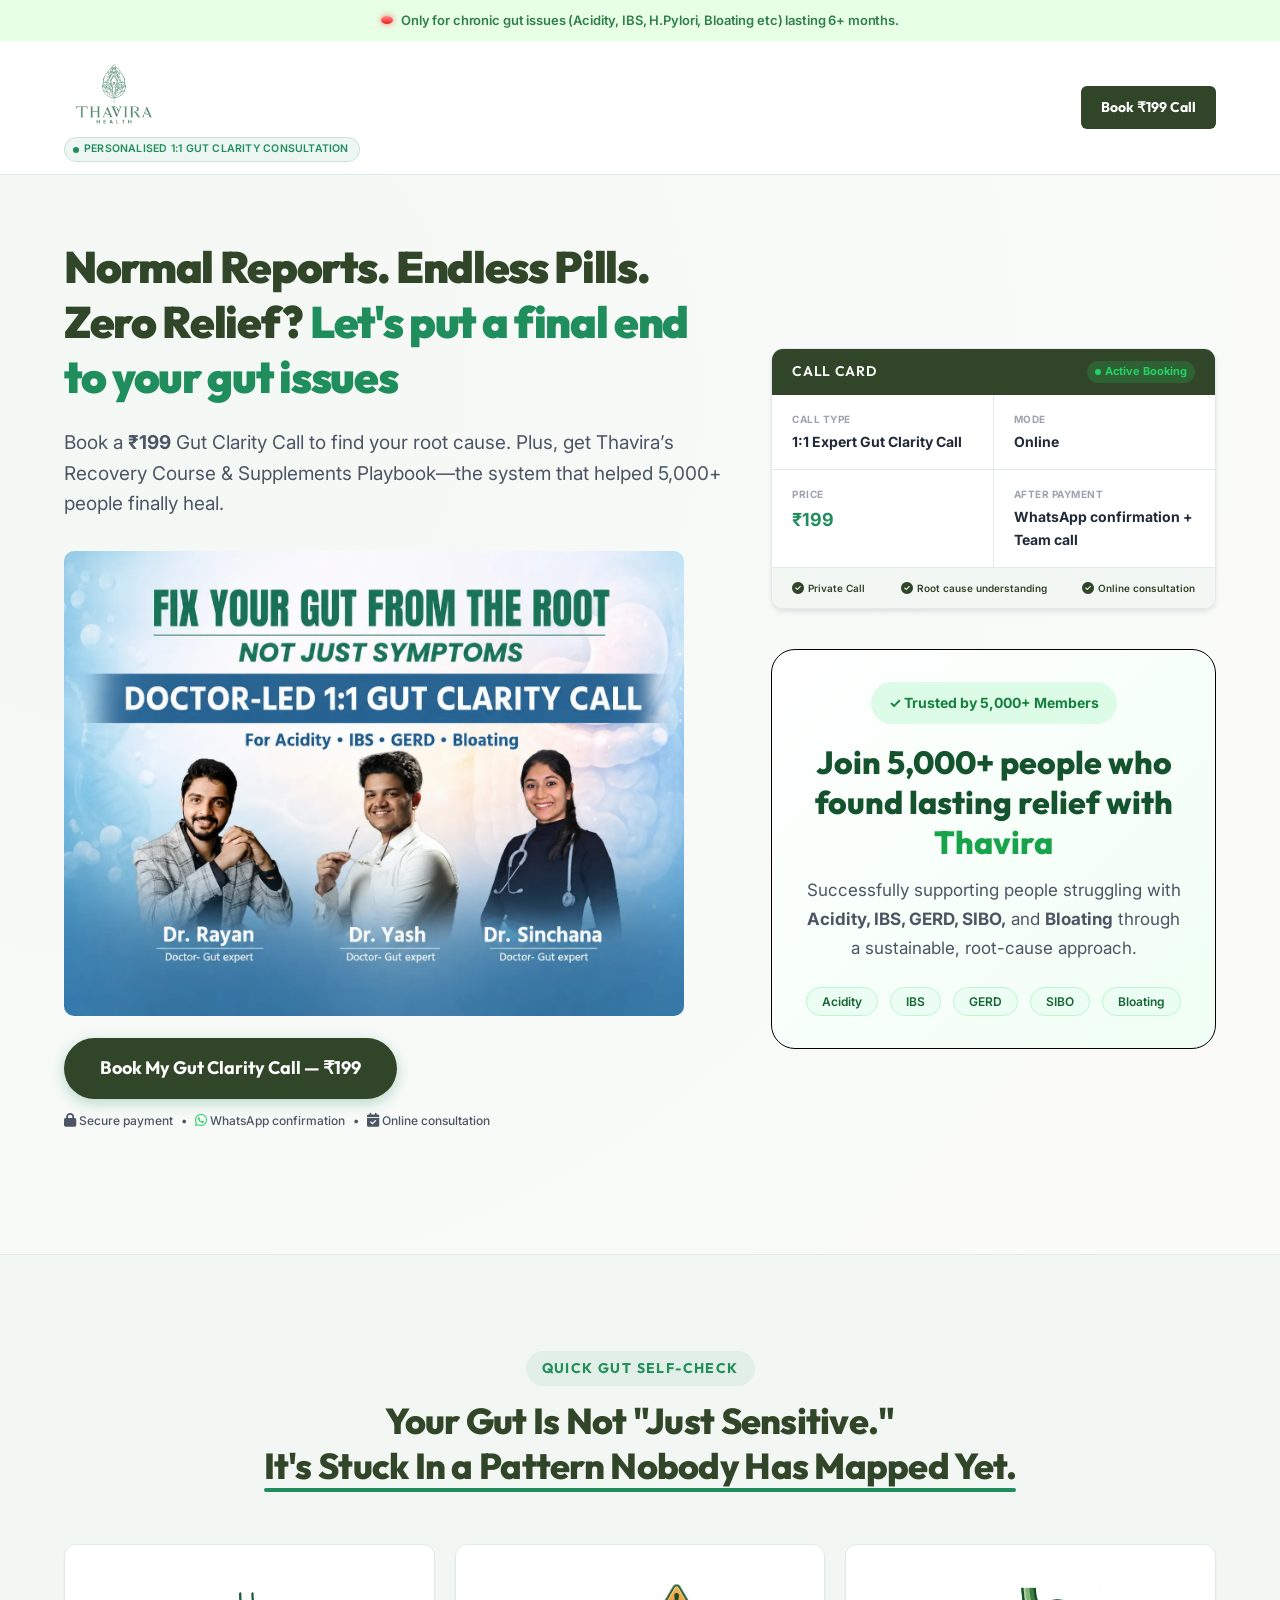
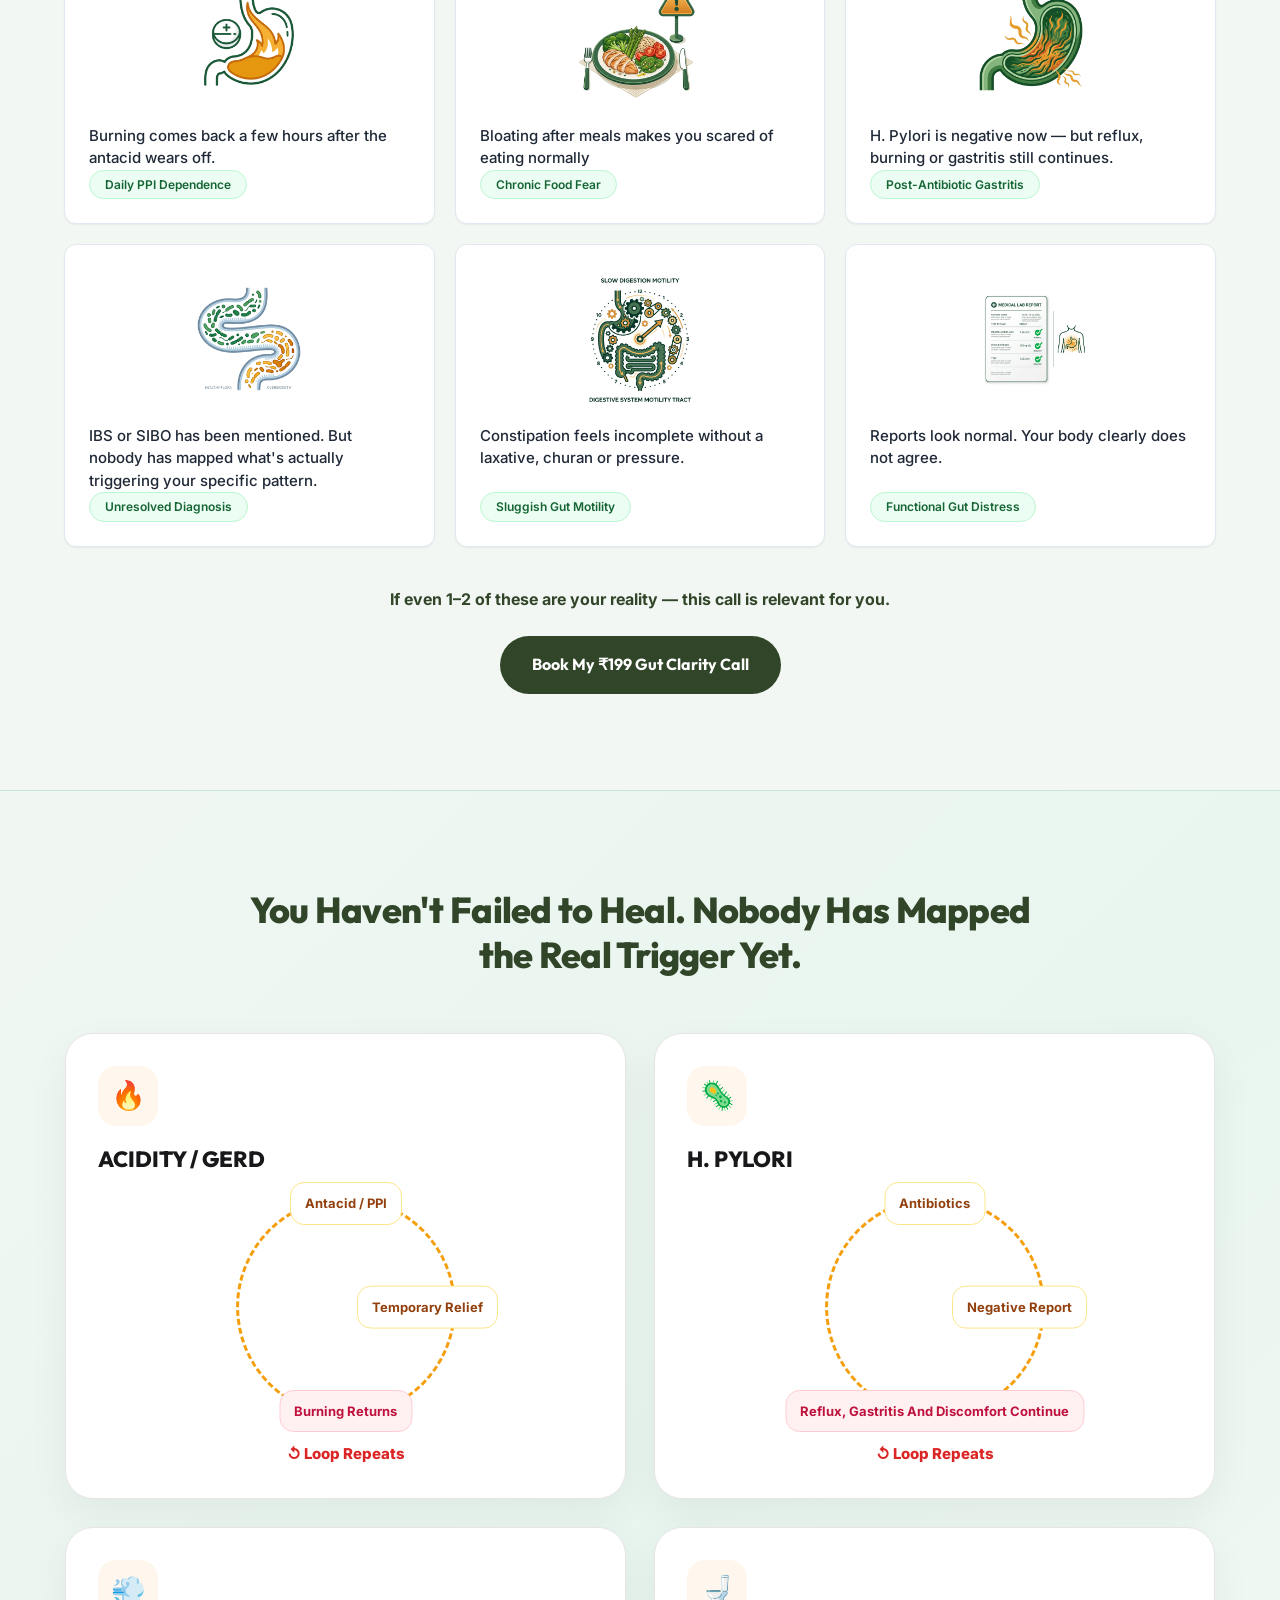
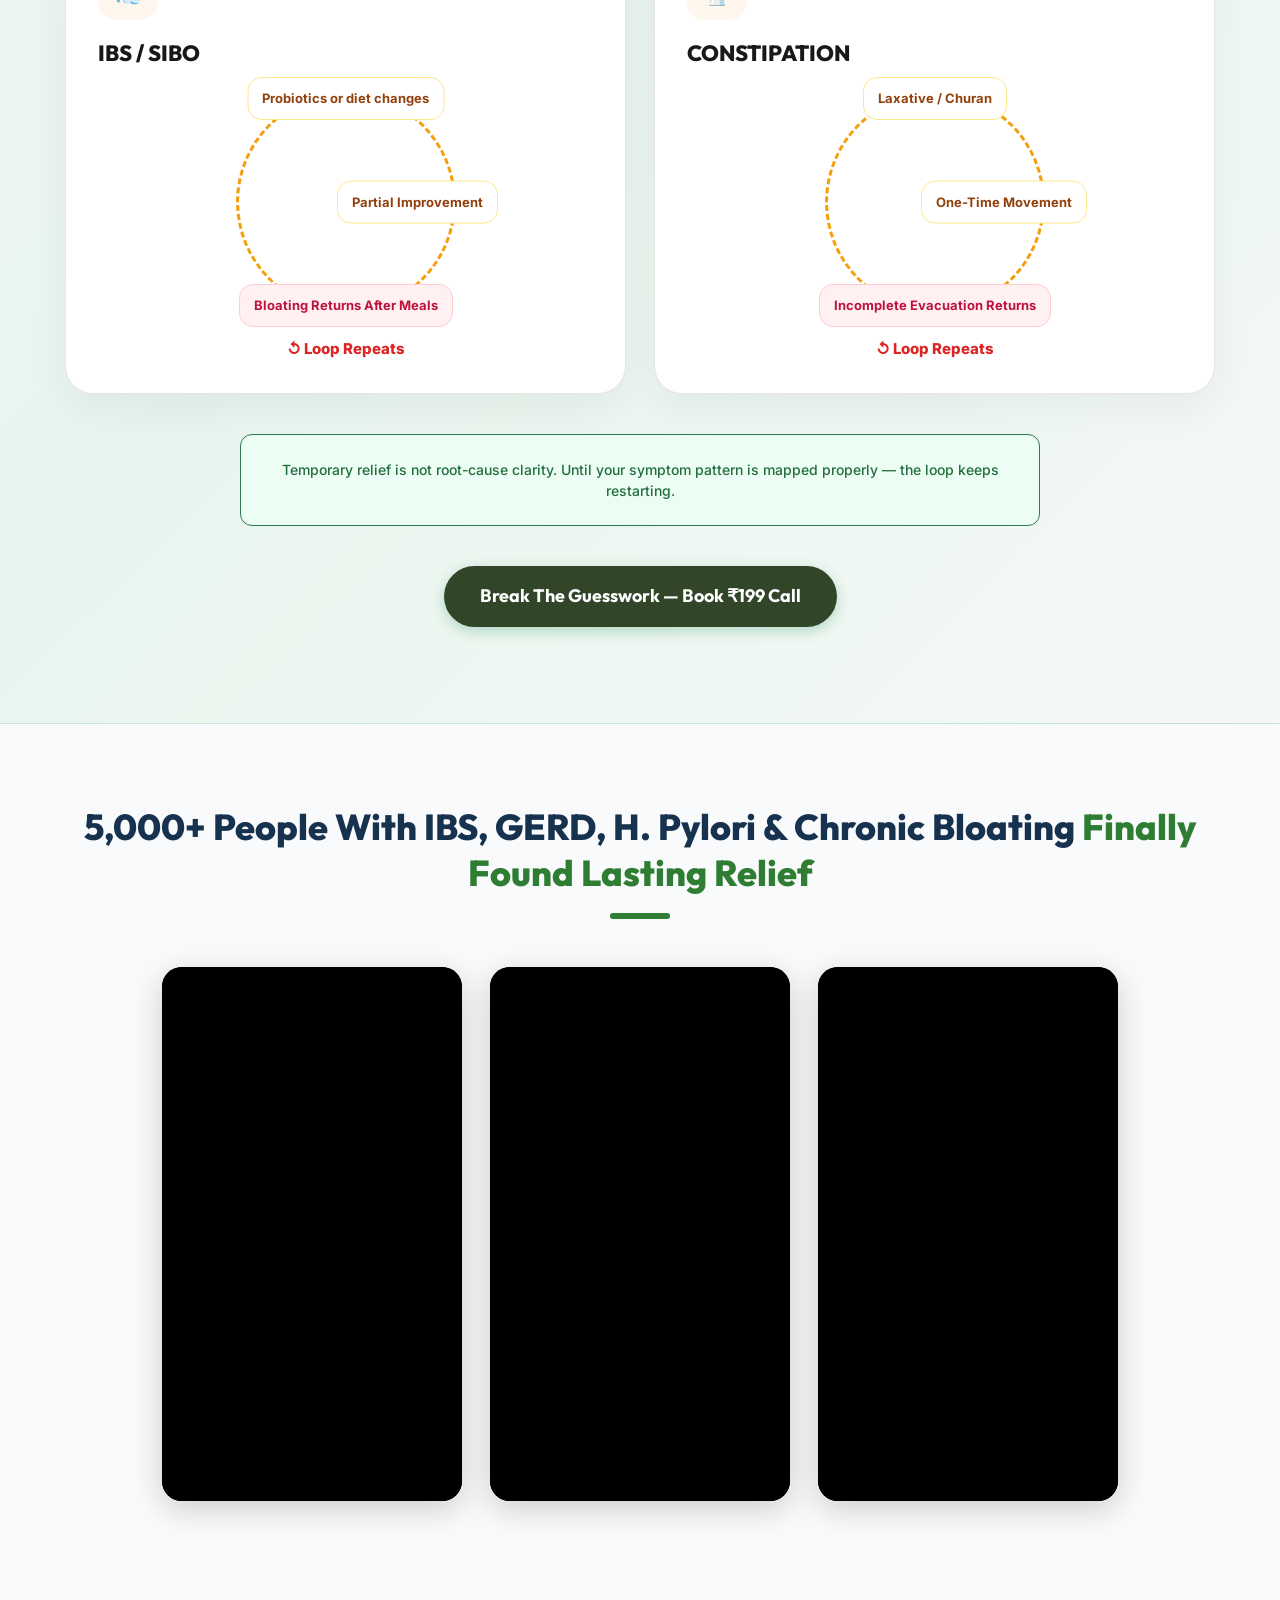
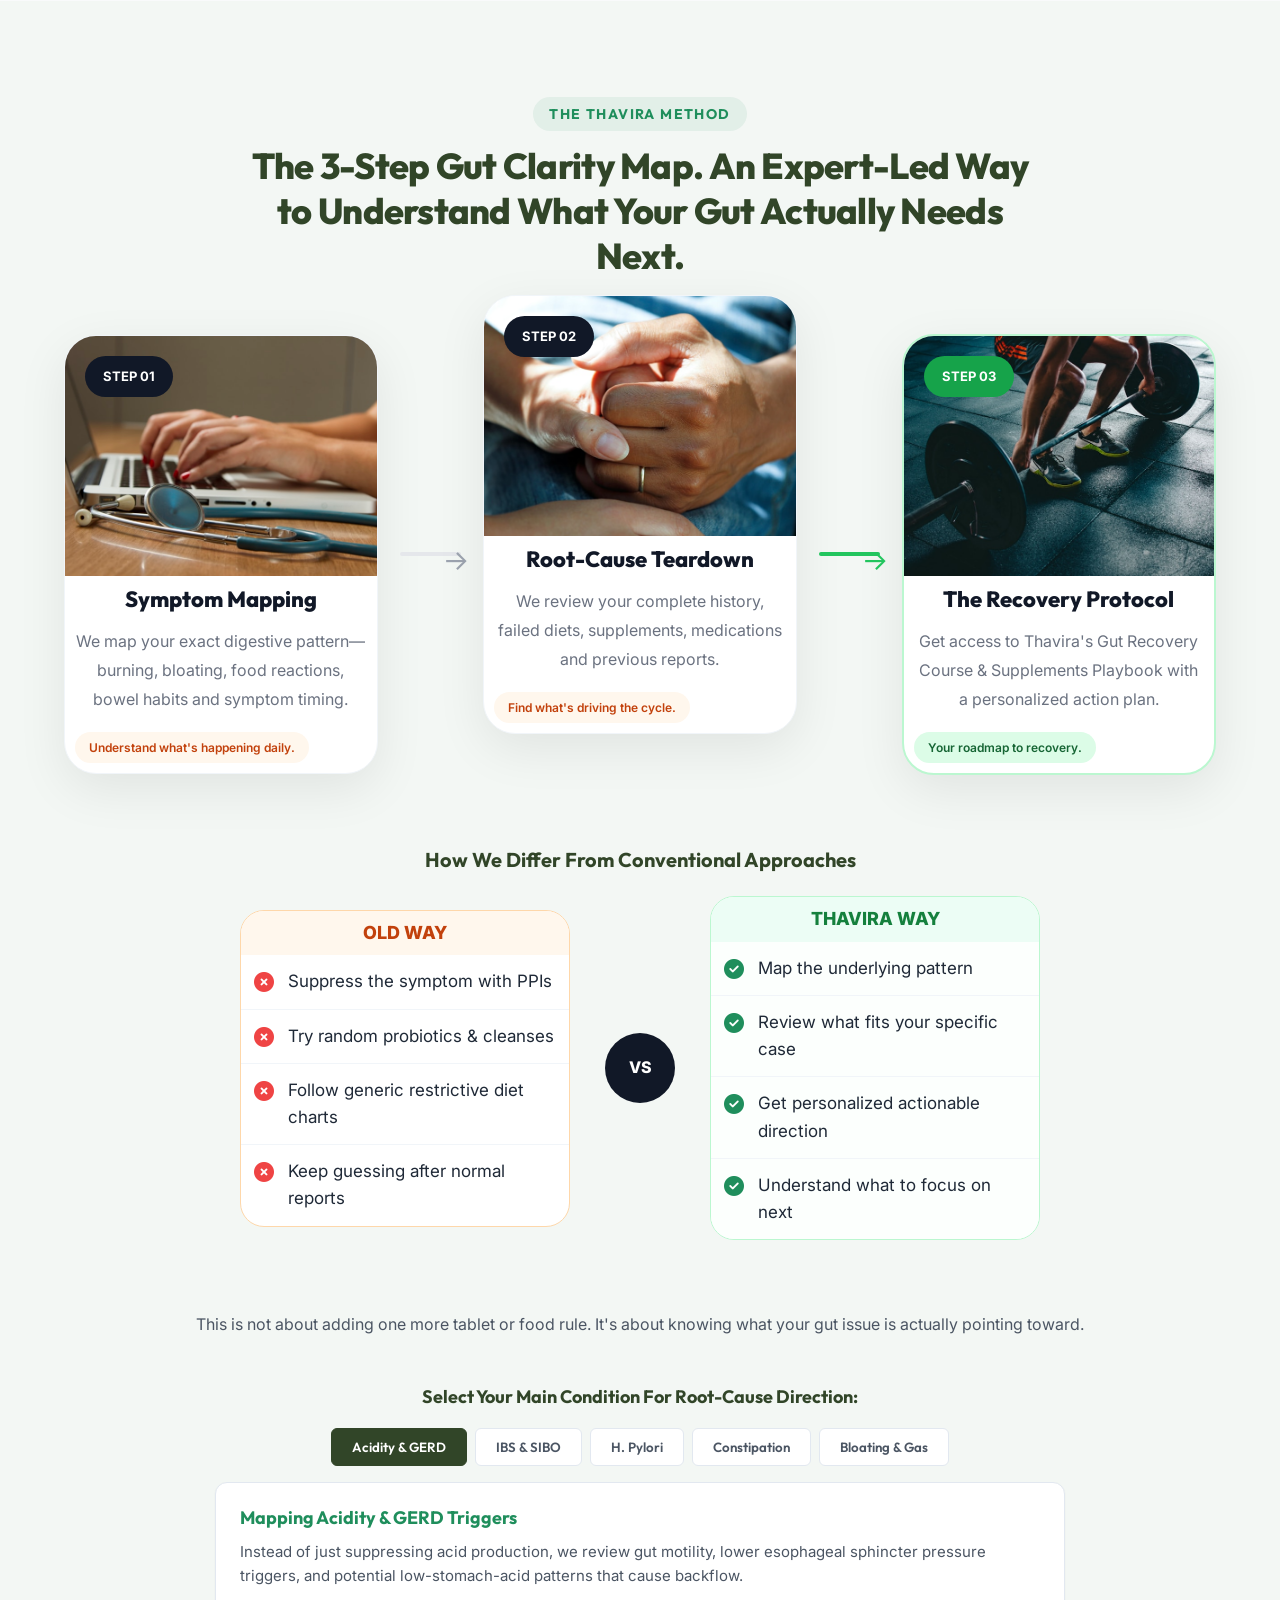
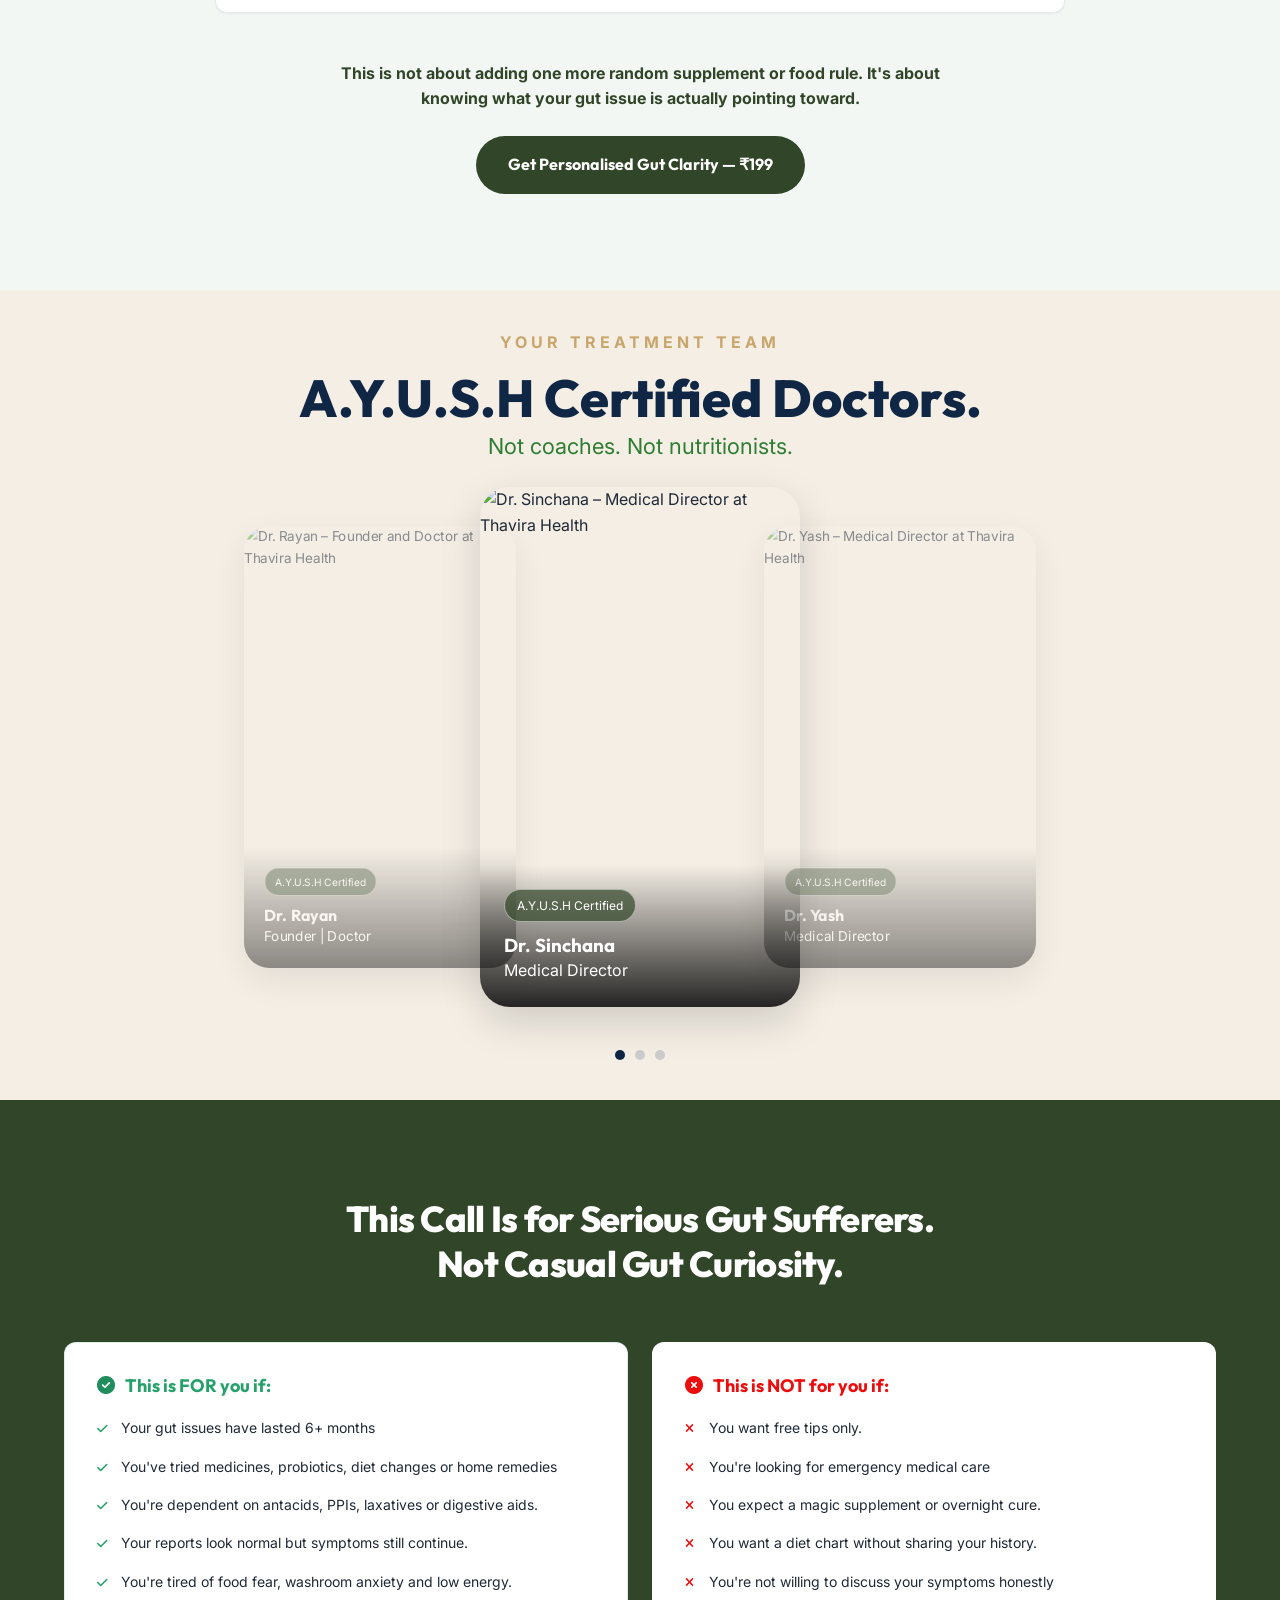
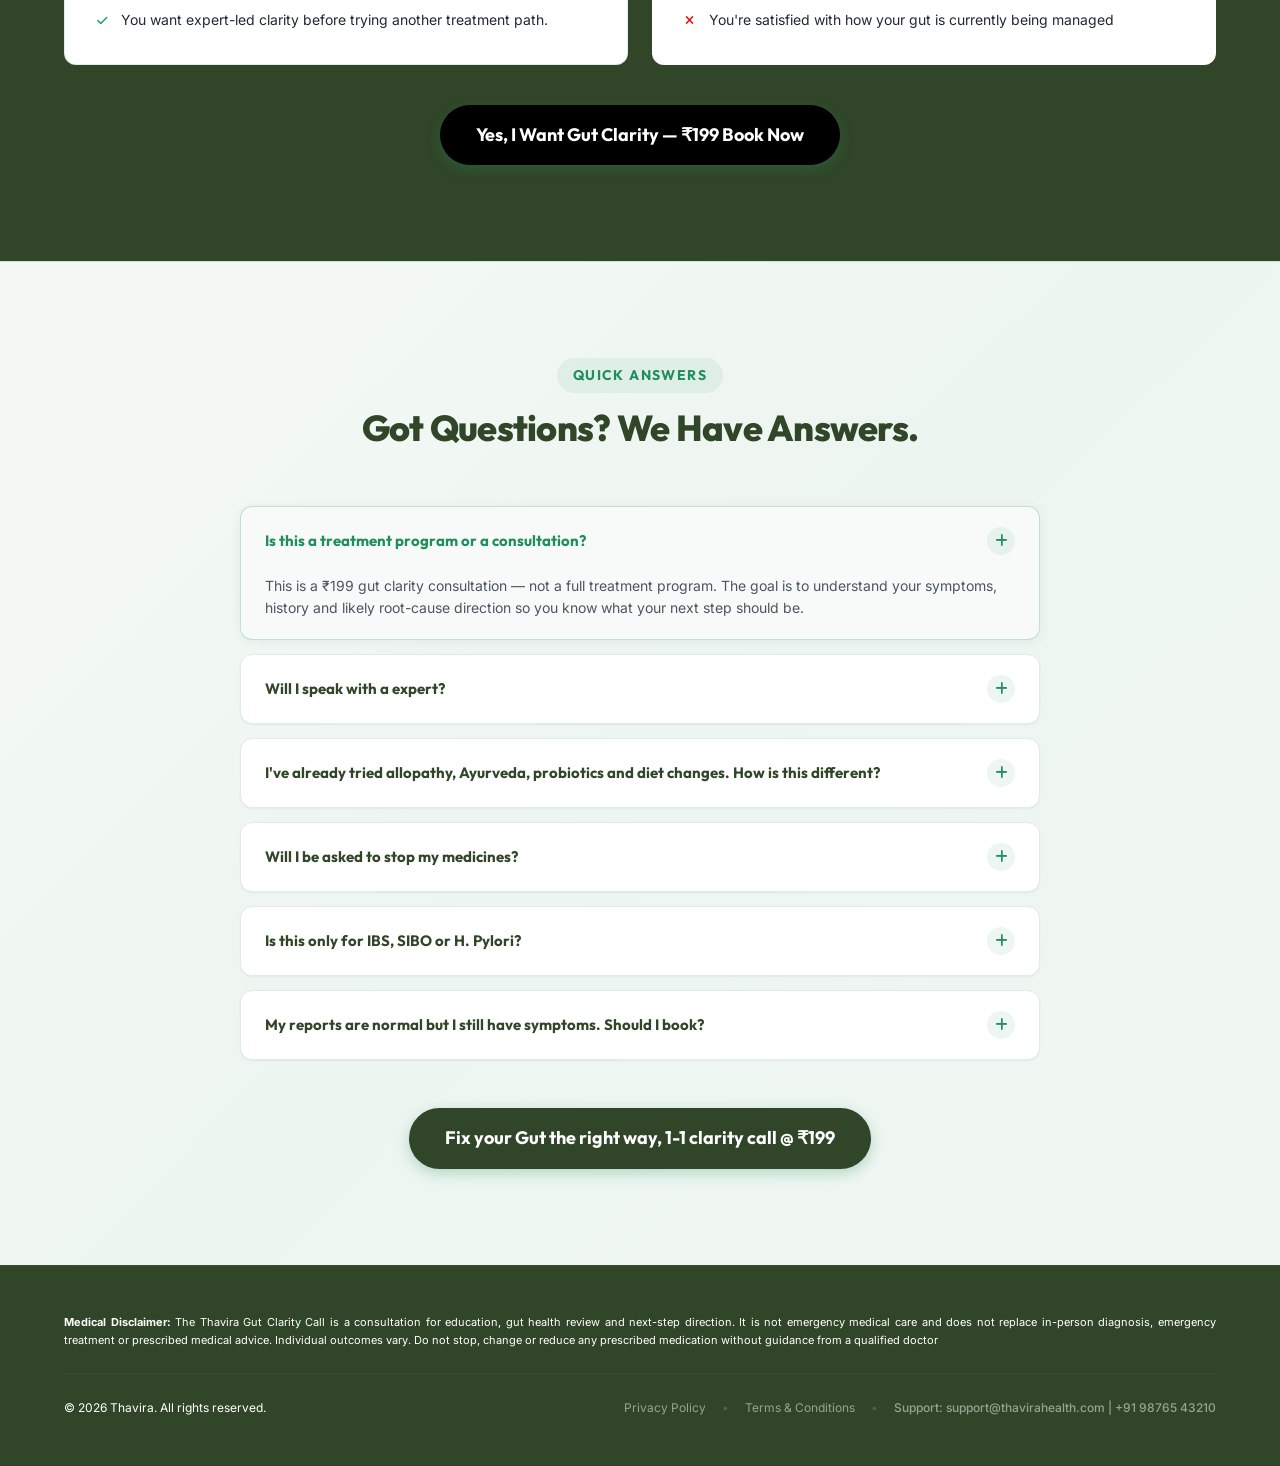
==== commit 0da667db: "optimized overral code" ====
--- a/index.html
+++ b/index.html
@@ -1,1262 +1,1193 @@
 <!doctype html>
 <html lang="en">
-  <head>
-    <meta charset="UTF-8" />
-    <meta
-      name="viewport"
-      content="width=device-width, initial-scale=1.0, maximum-scale=1.0, user-scalable=no"
-    />
-    <title>Thavira Gut Clarity Call - Doctor-Led 1:1 Consultation</title>
-    <meta
-      name="description"
-      content="Stop guessing why your gut issues keep coming back. Book a private 1:1 Gut Clarity Call for ₹199 and get a personalized 45-day next-step plan from an AYUSH-certified doctor."
-    />
-    <link rel="stylesheet" href="style.css" />
-
-    <!-- Google Fonts -->
-    <link rel="preconnect" href="https://fonts.googleapis.com" />
-    <link rel="preconnect" href="https://fonts.gstatic.com" crossorigin />
+
+<head>
+  <meta charset="UTF-8" />
+  <meta name="viewport" content="width=device-width, initial-scale=1.0, maximum-scale=1.0, user-scalable=no" />
+  <title>Thavira Gut Clarity Call - Doctor-Led 1:1 Consultation</title>
+  <meta name="description"
+    content="Stop guessing why your gut issues keep coming back. Book a private 1:1 Gut Clarity Call for ₹199 and get a personalized 45-day next-step plan from an AYUSH-certified doctor." />
+
+  <!-- Preload LCP image — eliminates render-blocking image discovery delay -->
+  <link rel="preload" href="images/Thavira_lp_banner.webp" as="image" fetchpriority="high" />
+
+  <!-- Main stylesheet (critical — kept blocking for layout stability) -->
+  <link rel="stylesheet" href="style.css" />
+
+  <!-- Google Fonts — preconnect + non-blocking load (removes ~750 ms render block) -->
+  <link rel="preconnect" href="https://fonts.googleapis.com" />
+  <link rel="preconnect" href="https://fonts.gstatic.com" crossorigin />
+  <link
+    href="https://fonts.googleapis.com/css2?family=Inter:wght@300;400;500;600;700;800&family=Outfit:wght@400;500;600;700;800;900&display=swap"
+    rel="stylesheet" media="print" onload="this.media='all'" />
+  <noscript>
     <link
       href="https://fonts.googleapis.com/css2?family=Inter:wght@300;400;500;600;700;800&family=Outfit:wght@400;500;600;700;800;900&display=swap"
-      rel="stylesheet"
-    />
-
-    <!-- FontAwesome Icons -->
-    <link
-      rel="stylesheet"
-      href="https://cdnjs.cloudflare.com/ajax/libs/font-awesome/6.4.0/css/all.min.css"
-    />
-
-    <!-- Meta Pixel Code START -->
-    <script>
-      !(function (f, b, e, v, n, t, s) {
-        if (f.fbq) return;
-        n = f.fbq = function () {
-          n.callMethod
-            ? n.callMethod.apply(n, arguments)
-            : n.queue.push(arguments);
-        };
-        if (!f._fbq) f._fbq = n;
-        n.push = n;
-        n.loaded = !0;
-        n.version = "2.0";
-        n.queue = [];
-        t = b.createElement(e);
-        t.async = !0;
-        t.src = v;
-        s = b.getElementsByTagName(e)[0];
-        s.parentNode.insertBefore(t, s);
-      })(
-        window,
-        document,
-        "script",
-        "https://connect.facebook.net/en_US/fbevents.js",
-      );
-      fbq("init", "1778365819525372");
-      fbq("track", "PageView");
-    </script>
-    <!-- Meta Pixel Code END -->
-  </head>
-
-  <body>
-    <noscript
-      ><img
-        height="1"
-        width="1"
-        style="display: none"
-        src="https://www.facebook.com/tr?id=1778365819525372&ev=PageView&noscript=1"
-    /></noscript>
-
-    <!-- SECTION 00 — Qualifier Bar -->
-    <div class="qualifier-bar">
-      <div class="container qualifier-container">
-        <div class="live-dot"></div>
-        <p class="qualifier-text">
-          Only for chronic gut issues (Acidity, IBS, H.Pylori, Bloating etc)
-          lasting 6+ months.
+      rel="stylesheet" />
+  </noscript>
+
+  <!-- FontAwesome Icons — non-blocking (removes ~1,500 ms render block + 18 KB unused CSS) -->
+  <link rel="stylesheet" href="https://cdnjs.cloudflare.com/ajax/libs/font-awesome/6.4.0/css/all.min.css" />
+
+  <!-- Meta Pixel Code START -->
+  <script>
+    !(function (f, b, e, v, n, t, s) {
+      if (f.fbq) return;
+      n = f.fbq = function () {
+        n.callMethod
+          ? n.callMethod.apply(n, arguments)
+          : n.queue.push(arguments);
+      };
+      if (!f._fbq) f._fbq = n;
+      n.push = n;
+      n.loaded = !0;
+      n.version = "2.0";
+      n.queue = [];
+      t = b.createElement(e);
+      t.async = !0;
+      t.src = v;
+      s = b.getElementsByTagName(e)[0];
+      s.parentNode.insertBefore(t, s);
+    })(
+      window,
+      document,
+      "script",
+      "https://connect.facebook.net/en_US/fbevents.js",
+    );
+    fbq("init", "1778365819525372");
+    fbq("track", "PageView");
+  </script>
+  <!-- Meta Pixel Code END -->
+</head>
+
+<body>
+  <noscript><img height="1" width="1" style="display: none"
+      src="https://www.facebook.com/tr?id=1778365819525372&ev=PageView&noscript=1" /></noscript>
+
+  <!-- SECTION 00 — Qualifier Bar -->
+  <div class="qualifier-bar">
+    <div class="container qualifier-container">
+      <div class="live-dot"></div>
+      <p class="qualifier-text">
+        Only for chronic gut issues (Acidity, IBS, H.Pylori, Bloating etc)
+        lasting 6+ months.
+      </p>
+    </div>
+  </div>
+
+  <!-- SECTION 01 — Navigation -->
+  <nav class="main-nav" aria-label="Main navigation">
+    <div class="container nav-container">
+      <div class="logo-area">
+        <div class="logo-flex">
+          <img src="images/8.png" alt="Thavira" width="100" height="50" loading="eager" />
+        </div>
+        <span class="nav-micro-label">Personalised 1:1 Gut Clarity Consultation</span>
+      </div>
+      <div class="nav-actions">
+        <a href="https://pages.razorpay.com/pl_RiN0Tzzm9UNtOF/view" class="btn btn-nav smooth-scroll">Book ₹199 Call</a>
+      </div>
+    </div>
+  </nav>
+
+  <!-- SECTION 02 — Hero / Above The Fold -->
+  <header class="hero-section">
+    <div class="container hero-container">
+      <div class="hero-content">
+        <h1 class="hero-headline">
+          Normal Reports. Endless Pills. Zero Relief?<span class="highlight">
+            Let's put a final end to your gut issues
+          </span>
+        </h1>
+
+        <p class="hero-subheadline">
+          Book a <strong>₹199</strong> Gut Clarity Call to find your root
+          cause. Plus, get Thavira’s Recovery Course & Supplements
+          Playbook—the system that helped 5,000+ people finally heal.
         </p>
-      </div>
-    </div>
-
-    <!-- SECTION 01 — Navigation -->
-    <nav class="main-nav">
-      <div class="container nav-container">
-        <div class="logo-area">
-          <div class="logo-flex">
-            <img src="images/8.png" alt="" />
-          </div>
-          <span class="nav-micro-label"
-            >Personalised 1:1 Gut Clarity Consultation</span
-          >
-        </div>
-        <div class="nav-actions">
-          <a
-            href="https://pages.razorpay.com/pl_RiN0Tzzm9UNtOF/view"
-            class="btn btn-nav smooth-scroll"
-            >Book ₹199 Call</a
-          >
-        </div>
-      </div>
-    </nav>
-
-    <!-- SECTION 02 — Hero / Above The Fold -->
-    <header class="hero-section">
-      <div class="container hero-container">
-        <div class="hero-content">
-          <h1 class="hero-headline">
-            Normal Reports. Endless Pills. Zero Relief?<span class="highlight">
-              Let’s put a final end to your gut issues
+
+        <img style="border-radius: 10px; margin-bottom: 22px" src="images/Thavira_lp_banner.webp"
+          alt="Thavira Gut Clarity Call – doctor-led 1:1 consultation for chronic gut issues" width="620" height="414"
+          fetchpriority="high" loading="eager" />
+
+        <div class="hero-cta-wrapper">
+          <a href="https://pages.razorpay.com/pl_RiN0Tzzm9UNtOF/view"
+            class="btn btn-primary btn-hero pulse-glow smooth-scroll">
+            Book My Gut Clarity Call — ₹199
+          </a>
+          <div class="cta-microcopy">
+            <span><i class="fa-solid fa-lock" aria-hidden="true"></i> Secure payment</span>
+            <span>•</span>
+            <span><i class="fa-brands fa-whatsapp text-whatsapp" aria-hidden="true"></i> WhatsApp
+              confirmation</span>
+            <span>•</span>
+            <span><i class="fa-solid fa-calendar-check" aria-hidden="true"></i> Online
+              consultation</span>
+          </div>
+        </div>
+      </div>
+
+      <div class="hero-visual">
+        <!-- Mini Call Card (Event style) -->
+        <div class="call-card">
+          <div class="call-card-header">
+            <h3>CALL CARD</h3>
+            <span class="status-indicator">Active Booking</span>
+          </div>
+          <div class="call-card-grid">
+            <div class="grid-box">
+              <span class="box-label">CALL TYPE</span>
+              <span class="box-value">1:1 Expert Gut Clarity Call</span>
+            </div>
+            <div class="grid-box">
+              <span class="box-label">MODE</span>
+              <span class="box-value">Online</span>
+            </div>
+            <div class="grid-box text-primary-color">
+              <span class="box-label">PRICE</span>
+              <span class="box-value">₹199</span>
+            </div>
+            <div class="grid-box">
+              <span class="box-label">AFTER PAYMENT</span>
+              <span class="box-value">WhatsApp confirmation + Team call</span>
+            </div>
+          </div>
+          <div class="call-card-footer">
+            <span><i class="fa-solid fa-circle-check" aria-hidden="true"></i>
+              <small>Private Call</small></span>
+            <span><i class="fa-solid fa-circle-check" aria-hidden="true"></i>
+              <small>Root cause understanding</small></span>
+            <span><i class="fa-solid fa-circle-check" aria-hidden="true"></i>
+              <small>Online consultation</small></span>
+          </div>
+        </div>
+
+        <!-- Trust Section - Green Theme -->
+        <section class="trust-section" aria-label="Trust indicators">
+          <div class="trust-card">
+            <div class="trust-badge">✓ Trusted by 5,000+ Members</div>
+
+            <h3 class="trust-title">
+              Join 5,000+ people who found lasting relief with
+              <span>Thavira</span>
+            </h3>
+
+            <p class="trust-text">
+              Successfully supporting people struggling with
+              <strong>Acidity, IBS, GERD, SIBO,</strong> and
+              <strong>Bloating</strong> through a sustainable, root-cause
+              approach.
+            </p>
+
+            <div class="trust-tags">
+              <span>Acidity</span>
+              <span>IBS</span>
+              <span>GERD</span>
+              <span>SIBO</span>
+              <span>Bloating</span>
+            </div>
+          </div>
+        </section>
+
+        <style>
+          .trust-section {
+            padding-top: 40px;
+            display: flex;
+            justify-content: center;
+          }
+
+          .trust-card {
+            max-width: 850px;
+            width: 100%;
+            background: linear-gradient(135deg, #ffffff, #f0fff4);
+            border: 1px solid #000000;
+            border-radius: 24px;
+            padding: 32px;
+            text-align: center;
+          }
+
+          .trust-badge {
+            display: inline-flex;
+            align-items: center;
+            gap: 8px;
+            background: #dcfce7;
+            color: #15803d;
+            font-weight: 700;
+            font-size: 14px;
+            padding: 10px 18px;
+            border-radius: 999px;
+            margin-bottom: 18px;
+          }
+
+          .trust-title {
+            font-size: 32px;
+            line-height: 1.25;
+            font-weight: 800;
+            color: #14532d;
+            margin: 0 0 14px;
+          }
+
+          .trust-title span {
+            color: #16a34a;
+          }
+
+          .trust-text {
+            font-size: 17px;
+            color: #4b5563;
+            max-width: 650px;
+            margin: 0 auto 24px;
+            line-height: 1.7;
+          }
+
+          .trust-tags {
+            display: flex;
+            flex-wrap: wrap;
+            justify-content: center;
+            gap: 12px;
+          }
+
+          .trust-tags span {
+            background: #ecfdf3;
+            color: #166534;
+            border: 1px solid #bbf7d0;
+            padding: 4px 15px;
+            border-radius: 999px;
+            font-size: 12px;
+            font-weight: 600;
+          }
+
+          @media (max-width: 768px) {
+            .trust-card {
+              padding: 25px 15px;
+            }
+
+            .trust-title {
+              font-size: 18px;
+            }
+
+            .trust-text {
+              font-size: 13px;
+            }
+          }
+        </style>
+      </div>
+    </div>
+  </header>
+
+  <!-- SECTION 03 — Is This You? Symptom Recognition Grid -->
+  <section class="symptoms-section section-padding bg-light">
+    <div class="container">
+      <div class="section-header text-center">
+        <span class="section-label">Quick Gut Self-Check</span>
+        <h2 class="section-title">
+          Your Gut Is Not "Just Sensitive."
+          <span class="text-underline">It's Stuck In a Pattern Nobody Has Mapped Yet.
+          </span>
+        </h2>
+      </div>
+
+      <div class="symptom-grid">
+        <!-- Card 1 -->
+        <div class="symptom-card">
+          <div class="symptom-image-container">
+            <img src="images/symptom_ppi.png" alt="Daily PPI Dependence – burning returns hours after antacid wears off"
+              class="symptom-image" loading="lazy" />
+          </div>
+
+          <p class="symptom-desc">
+            Burning comes back a few hours after the antacid wears off.
+          </p>
+          <span class="symptom-impact">Daily PPI Dependence</span>
+        </div>
+        <!-- Card 2 -->
+        <div class="symptom-card">
+          <div class="symptom-image-container">
+            <img src="images/symptom_food_fear.png"
+              alt="Chronic Food Fear – bloating after meals makes eating feel dangerous" class="symptom-image"
+              loading="lazy" />
+          </div>
+          <p class="symptom-desc">
+            Bloating after meals makes you scared of eating normally
+          </p>
+          <span class="symptom-impact">Chronic Food Fear</span>
+        </div>
+        <!-- Card 3 -->
+        <div class="symptom-card">
+          <div class="symptom-image-container">
+            <img src="images/symptom_gastritis.png"
+              alt="Post-Antibiotic Gastritis – H. Pylori negative but reflux and burning persist" class="symptom-image"
+              loading="lazy" />
+          </div>
+          <p class="symptom-desc">
+            H. Pylori is negative now — but reflux, burning or gastritis still
+            continues.
+          </p>
+          <span class="symptom-impact">Post-Antibiotic Gastritis</span>
+        </div>
+        <!-- Card 4 -->
+        <div class="symptom-card">
+          <div class="symptom-image-container">
+            <img src="images/symptom_ibs_sibo.png"
+              alt="Unresolved IBS or SIBO diagnosis with no identified trigger pattern" class="symptom-image"
+              loading="lazy" />
+          </div>
+          <p class="symptom-desc">
+            IBS or SIBO has been mentioned. But nobody has mapped what's
+            actually triggering your specific pattern.
+          </p>
+          <span class="symptom-impact">Unresolved Diagnosis</span>
+        </div>
+        <!-- Card 5 -->
+        <div class="symptom-card">
+          <div class="symptom-image-container">
+            <img src="images/symptom_motility.png"
+              alt="Sluggish Gut Motility – constipation requiring laxatives or churan" class="symptom-image"
+              loading="lazy" />
+          </div>
+          <p class="symptom-desc">
+            Constipation feels incomplete without a laxative, churan or
+            pressure.
+          </p>
+          <span class="symptom-impact">Sluggish Gut Motility</span>
+        </div>
+        <!-- Card 6 -->
+        <div class="symptom-card">
+          <div class="symptom-image-container">
+            <img src="images/symptom_normal_reports.png"
+              alt="Functional Gut Distress – reports look normal but symptoms persist" class="symptom-image"
+              loading="lazy" />
+          </div>
+          <p class="symptom-desc">
+            Reports look normal. Your body clearly does not agree.
+          </p>
+          <span class="symptom-impact">Functional Gut Distress</span>
+        </div>
+      </div>
+
+      <div class="symptom-footer text-center">
+        <p class="commitment-text">
+          If even 1–2 of these are your reality — this call is relevant for
+          you.
+        </p>
+        <a href="https://pages.razorpay.com/pl_RiN0Tzzm9UNtOF/view" class="btn btn-secondary smooth-scroll">Book My ₹199
+          Gut Clarity Call</a>
+      </div>
+    </div>
+  </section>
+
+  <!-- SECTION 04 — The Recurring Relief Loop -->
+  <section class="loop-section section-padding">
+    <div class="container">
+      <div class="section-header text-center">
+        <h2 class="section-title">
+          You Haven't Failed to Heal. Nobody Has Mapped the Real Trigger Yet.
+        </h2>
+      </div>
+
+      <section class="symptom-loops">
+        <div class="loops-grid">
+          <div class="loop-card">
+            <div class="loop-icon">🔥</div>
+            <h3>ACIDITY / GERD</h3>
+            <div class="cycle">
+              <span>Antacid / PPI</span>
+              <span>Temporary Relief</span>
+              <span>Burning Returns</span>
+            </div>
+
+            <div class="restart">↺ Loop Repeats</div>
+          </div>
+
+          <div class="loop-card">
+            <div class="loop-icon">🦠</div>
+            <h3>H. PYLORI</h3>
+            <div class="cycle">
+              <span>Antibiotics</span>
+              <span>Negative Report</span>
+              <span>Reflux, Gastritis And Discomfort Continue</span>
+            </div>
+
+            <div class="restart">↺ Loop Repeats</div>
+          </div>
+
+          <div class="loop-card">
+            <div class="loop-icon">💨</div>
+
+            <h3>IBS / SIBO</h3>
+
+            <div class="cycle">
+              <span>Probiotics or diet changes</span>
+              <span>Partial Improvement</span>
+              <span>Bloating Returns After Meals</span>
+            </div>
+
+            <div class="restart">↺ Loop Repeats</div>
+          </div>
+
+          <div class="loop-card">
+            <div class="loop-icon">🚽</div>
+
+            <h3>CONSTIPATION</h3>
+
+            <div class="cycle">
+              <span>Laxative / Churan</span>
+              <span>One-Time Movement</span>
+              <span>Incomplete Evacuation Returns</span>
+            </div>
+
+            <div class="restart">↺ Loop Repeats</div>
+          </div>
+        </div>
+      </section>
+
+      <div class="reframe-box">
+        <div class="reframe-content">
+          <p>
+            Temporary relief is not root-cause clarity. Until your symptom
+            pattern is mapped properly — the loop keeps restarting.
+          </p>
+        </div>
+      </div>
+
+      <div class="loop-footer text-center">
+        <a href="https://pages.razorpay.com/pl_RiN0Tzzm9UNtOF/view"
+          class="btn btn-primary pulse-glow smooth-scroll">Break The Guesswork — Book ₹199 Call</a>
+      </div>
+    </div>
+  </section>
+
+  <section class="section-testimonials">
+    <div class="container">
+      <div class="heading">
+        <h2>
+          5,000+ People With IBS, GERD, H. Pylori & Chronic Bloating
+          <span>Finally Found Lasting Relief</span>
+        </h2>
+        <div class="divider"></div>
+      </div>
+
+      <div class="testimonial-slider">
+        <!-- Video Card 1 — Vimeo facade: iframe injected only on click (~1,200 ms JS saved) -->
+        <div class="video-card">
+          <div class="vimeo-wrapper">
+            <iframe src="https://player.vimeo.com/video/1168852755?share=copy&fl=sv&fe=ci" frameborder="0"
+              allow="autoplay; fullscreen; picture-in-picture" allowfullscreen title="Testimonial 1">
+            </iframe>
+          </div>
+        </div>
+
+        <!-- Video Card 2 -->
+        <div class="video-card">
+          <div class="vimeo-wrapper">
+            <iframe src="https://player.vimeo.com/video/1168854811?title=0&byline=0&portrait=0&dnt=1" frameborder="0"
+              allow="autoplay; fullscreen; picture-in-picture" allowfullscreen title="Testimonial 2">
+            </iframe>
+          </div>
+        </div>
+
+        <!-- Video Card 3 -->
+        <div class="video-card">
+          <div class="vimeo-wrapper">
+            <iframe src="https://player.vimeo.com/video/1168853942?title=0&byline=0&portrait=0&dnt=1" frameborder="0"
+              allow="autoplay; fullscreen; picture-in-picture" allowfullscreen title="Testimonial 3">
+            </iframe>
+          </div>
+        </div>
+      </div>
+    </div>
+  </section>
+
+  <!-- SECTION 05 — The Thavira Root-Cause Clarity Method -->
+  <section class="method-section section-padding bg-light">
+    <div class="container">
+      <div class="section-header text-center">
+        <span class="section-label">The Thavira Method</span>
+        <h2 class="section-title">
+          The 3-Step Gut Clarity Map. An Expert-Led Way to Understand What
+          Your Gut Actually Needs Next.
+        </h2>
+      </div>
+
+      <div class="journey-section">
+        <div class="journey-path">
+          <!-- STEP 1 -->
+          <div class="journey-card">
+            <div class="image-wrap">
+              <img src="images/method-1.jfif"
+                alt="Step 1: Symptom mapping – charting your digestive patterns with a Thavira doctor" loading="lazy" />
+              <div class="step-pill">STEP 01</div>
+            </div>
+
+            <div class="content">
+              <h3>Symptom Mapping</h3>
+
+              <p>
+                We map your exact digestive pattern— burning, bloating, food
+                reactions, bowel habits and symptom timing.
+              </p>
+
+              <div class="highlight">Understand what's happening daily.</div>
+            </div>
+          </div>
+
+          <div class="connector"></div>
+
+          <!-- STEP 2 -->
+          <div class="journey-card elevated">
+            <div class="image-wrap">
+              <img src="images/method-2.jfif"
+                alt="Step 2: Root-cause teardown – reviewing patient history, reports and failed treatments"
+                loading="lazy" />
+              <div class="step-pill">STEP 02</div>
+            </div>
+
+            <div class="content">
+              <h3>Root-Cause Teardown</h3>
+
+              <p>
+                We review your complete history, failed diets, supplements,
+                medications and previous reports.
+              </p>
+
+              <div class="highlight">Find what's driving the cycle.</div>
+            </div>
+          </div>
+
+          <div class="connector active"></div>
+
+          <!-- STEP 3 -->
+          <div class="journey-card success">
+            <div class="image-wrap">
+              <img src="images/method-3.jfif"
+                alt="Step 3: Recovery protocol – personalized gut recovery course and supplements playbook"
+                loading="lazy" />
+              <div class="step-pill green">STEP 03</div>
+            </div>
+
+            <div class="content">
+              <h3>The Recovery Protocol</h3>
+
+              <p>
+                Get access to Thavira's Gut Recovery Course & Supplements
+                Playbook with a personalized action plan.
+              </p>
+
+              <div class="highlight success-tag">
+                Your roadmap to recovery.
+              </div>
+            </div>
+          </div>
+        </div>
+      </div>
+
+      <!-- Old Way vs Thavira Way Comparison -->
+      <div class="comparison-wrapper">
+        <h3 class="comparison-heading text-center">
+          How We Differ From Conventional Approaches
+        </h3>
+
+        <div class="comparison-split">
+          <!-- OLD WAY -->
+          <div class="comparison-side old-side">
+            <div class="side-title old-title">OLD WAY</div>
+
+            <div class="compare-item">
+              <i class="fa-solid fa-circle-xmark text-danger" aria-hidden="true"></i>
+              <span>Suppress the symptom with PPIs</span>
+            </div>
+
+            <div class="compare-item">
+              <i class="fa-solid fa-circle-xmark text-danger" aria-hidden="true"></i>
+              <span>Try random probiotics &amp; cleanses</span>
+            </div>
+
+            <div class="compare-item">
+              <i class="fa-solid fa-circle-xmark text-danger" aria-hidden="true"></i>
+              <span>Follow generic restrictive diet charts</span>
+            </div>
+
+            <div class="compare-item">
+              <i class="fa-solid fa-circle-xmark text-danger" aria-hidden="true"></i>
+              <span>Keep guessing after normal reports</span>
+            </div>
+          </div>
+
+          <div class="vs-badge" aria-hidden="true">VS</div>
+
+          <!-- THAVIRA WAY -->
+          <div class="comparison-side new-side">
+            <div class="side-title new-title">THAVIRA WAY</div>
+
+            <div class="compare-item success">
+              <i class="fa-solid fa-circle-check text-success" aria-hidden="true"></i>
+              <span>Map the underlying pattern</span>
+            </div>
+
+            <div class="compare-item success">
+              <i class="fa-solid fa-circle-check text-success" aria-hidden="true"></i>
+              <span>Review what fits your specific case</span>
+            </div>
+
+            <div class="compare-item success">
+              <i class="fa-solid fa-circle-check text-success" aria-hidden="true"></i>
+              <span>Get personalized actionable direction</span>
+            </div>
+
+            <div class="compare-item success">
+              <i class="fa-solid fa-circle-check text-success" aria-hidden="true"></i>
+              <span>Understand what to focus on next</span>
+            </div>
+          </div>
+        </div>
+      </div>
+
+      <p style="text-align: center">
+        This is not about adding one more tablet or food rule. It's about
+        knowing what your gut issue is actually pointing toward.
+      </p>
+
+      <!-- Dynamic Condition Tabs -->
+      <div class="condition-tabs-wrapper">
+        <h3 class="tabs-heading text-center">
+          Select Your Main Condition For Root-Cause Direction:
+        </h3>
+        <div class="tabs-navigation" role="tablist" aria-label="Gut condition selector">
+          <button class="tab-btn active" data-target="tab-acidity" role="tab" aria-selected="true"
+            aria-controls="tab-acidity">
+            Acidity &amp; GERD
+          </button>
+          <button class="tab-btn" data-target="tab-ibs" role="tab" aria-selected="false" aria-controls="tab-ibs">IBS
+            &amp; SIBO</button>
+          <button class="tab-btn" data-target="tab-pylori" role="tab" aria-selected="false"
+            aria-controls="tab-pylori">H. Pylori</button>
+          <button class="tab-btn" data-target="tab-constipation" role="tab" aria-selected="false"
+            aria-controls="tab-constipation">
+            Constipation
+          </button>
+          <button class="tab-btn" data-target="tab-bloating" role="tab" aria-selected="false"
+            aria-controls="tab-bloating">
+            Bloating &amp; Gas
+          </button>
+        </div>
+        <div class="tabs-content-container">
+          <div id="tab-acidity" class="tab-content active" role="tabpanel" aria-labelledby="tab-acidity">
+            <h4>Mapping Acidity &amp; GERD Triggers</h4>
+            <p>
+              Instead of just suppressing acid production, we review gut
+              motility, lower esophageal sphincter pressure triggers, and
+              potential low-stomach-acid patterns that cause backflow.
+            </p>
+          </div>
+          <div id="tab-ibs" class="tab-content" role="tabpanel" aria-labelledby="tab-ibs">
+            <h4>Unravelling IBS &amp; SIBO Patterns</h4>
+            <p>
+              We analyze visceral hypersensitivity, motility loops, and
+              bacterial overgrowth indicators to help direct you toward diet
+              phases that starve bad bacteria without nutritional depletion.
+            </p>
+          </div>
+          <div id="tab-pylori" class="tab-content" role="tabpanel" aria-labelledby="tab-pylori">
+            <h4>Solving H. Pylori Relapses</h4>
+            <p>
+              If antibiotic therapies left your gut burning, we focus on
+              mucosal barrier defense support, restoring healthy acidity
+              thresholds, and addressing remaining gut inflammation.
+            </p>
+          </div>
+          <div id="tab-constipation" class="tab-content" role="tabpanel" aria-labelledby="tab-constipation">
+            <h4>Reactivating Natural Gut Motility</h4>
+            <p>
+              We analyze bile flow patterns, pelvic floor function indicators,
+              and enteric nervous system triggers to stop your dependency on
+              harsh OTC laxatives or herbal churans.
+            </p>
+          </div>
+          <div id="tab-bloating" class="tab-content" role="tabpanel" aria-labelledby="tab-bloating">
+            <h4>Decompressing Bloating &amp; Gas</h4>
+            <p>
+              We map enzyme deficiencies, gut fermentation levels, and food
+              transit patterns to isolate which food categories are fermenting
+              prematurely in your small intestine.
+            </p>
+          </div>
+        </div>
+      </div>
+
+      <div class="bridge-line text-center">
+        <p>
+          This is not about adding one more random supplement or food rule.
+          It's about knowing what your gut issue is actually pointing toward.
+        </p>
+        <a href="https://pages.razorpay.com/pl_RiN0Tzzm9UNtOF/view" class="btn btn-secondary smooth-scroll">Get
+          Personalised Gut Clarity — ₹199</a>
+      </div>
+    </div>
+  </section>
+
+  <section class="team-section">
+    <div class="container">
+      <div class="heading">
+        <p class="eyebrow">YOUR TREATMENT TEAM</p>
+
+        <h2>A.Y.U.S.H Certified Doctors.</h2>
+
+        <p class="subheading">
+          <span>Not coaches. Not nutritionists.</span>
+        </p>
+      </div>
+
+      <div class="team-carousel-container">
+        <div class="team-carousel">
+          <div class="team-card">
+            <img src="https://assets.cdn.filesafe.space/s8YgqPVwusRSxp9y99aS/media/69be7e4f175e9846dd38d71e.webp"
+              alt="Dr. Sinchana – Medical Director at Thavira Health" loading="lazy" />
+            <div class="card-overlay">
+              <div class="pill">A.Y.U.S.H Certified</div>
+              <h3>Dr. Sinchana</h3>
+              <p>Medical Director</p>
+            </div>
+          </div>
+
+          <div class="team-card">
+            <img src="https://assets.cdn.filesafe.space/s8YgqPVwusRSxp9y99aS/media/69be7e4f0e1bdb5113987817.webp"
+              alt="Dr. Yash – Medical Director at Thavira Health" loading="lazy" />
+            <div class="card-overlay">
+              <div class="pill">A.Y.U.S.H Certified</div>
+              <h3>Dr. Yash</h3>
+              <p>Medical Director</p>
+            </div>
+          </div>
+
+          <div class="team-card">
+            <img src="https://assets.cdn.filesafe.space/s8YgqPVwusRSxp9y99aS/media/69be7e4f0e1bdb9c22987816.webp"
+              alt="Dr. Rayan – Founder and Doctor at Thavira Health" loading="lazy" />
+            <div class="card-overlay">
+              <div class="pill">A.Y.U.S.H Certified</div>
+              <h3>Dr. Rayan</h3>
+              <p>Founder | Doctor</p>
+            </div>
+          </div>
+        </div>
+      </div>
+
+      <div class="pagination">
+        <span class="dot active"></span>
+        <span class="dot"></span>
+        <span class="dot"></span>
+      </div>
+    </div>
+  </section>
+
+  <!-- SECTION 08 — Who This Call Is For / Not For -->
+  <section class="qualification-section section-padding">
+    <div class="container">
+      <div class="section-header text-center">
+        <h2 class="section-title text-white">
+          This Call Is for Serious Gut Sufferers. <br />Not Casual Gut
+          Curiosity.
+        </h2>
+      </div>
+
+      <div class="qualification-grid">
+        <!-- For You -->
+        <div class="qual-col for-you">
+          <h3>
+            <i class="fa-solid fa-circle-check text-success" aria-hidden="true"></i> This is FOR
+            you if:
+          </h3>
+          <ul>
+            <li>Your gut issues have lasted 6+ months</li>
+            <li>
+              You've tried medicines, probiotics, diet changes or home
+              remedies
+            </li>
+            <li>
+              You're dependent on antacids, PPIs, laxatives or digestive aids.
+            </li>
+            <li>Your reports look normal but symptoms still continue.</li>
+            <li>
+              You're tired of food fear, washroom anxiety and low energy.
+            </li>
+            <li>
+              You want expert-led clarity before trying another treatment
+              path.
+            </li>
+          </ul>
+        </div>
+
+        <!-- Not For You -->
+        <div class="qual-col not-for-you">
+          <h3>
+            <i class="fa-solid fa-circle-xmark text-muted" aria-hidden="true"></i> This is NOT
+            for you if:
+          </h3>
+          <ul>
+            <li>You want free tips only.</li>
+            <li>You're looking for emergency medical care</li>
+            <li>You expect a magic supplement or overnight cure.</li>
+            <li>You want a diet chart without sharing your history.</li>
+            <li>You're not willing to discuss your symptoms honestly</li>
+            <li>
+              You're satisfied with how your gut is currently being managed
+            </li>
+          </ul>
+        </div>
+      </div>
+
+      <div class="filter-line text-center text-white">
+        <a style="background: black" href="https://pages.razorpay.com/pl_RiN0Tzzm9UNtOF/view"
+          class="btn btn-primary animatedgradient smooth-scroll">Yes, I Want Gut Clarity — ₹199 Book Now</a>
+      </div>
+    </div>
+  </section>
+
+  <!-- SECTION 12 — FAQ / Objection Handling -->
+  <section class="faq-section section-padding">
+    <div class="container">
+      <div class="section-header text-center">
+        <span class="section-label">Quick Answers</span>
+        <h2 class="section-title">Got Questions? We Have Answers.</h2>
+      </div>
+
+      <div class="faq-container">
+        <!-- FAQ 1 (Open by default) -->
+        <div class="faq-item active">
+          <div class="faq-question" role="button" tabindex="0" aria-expanded="true">
+            <span>Is this a treatment program or a consultation?</span>
+            <span class="faq-toggle"><i class="fa-solid fa-plus" aria-hidden="true"></i></span>
+          </div>
+          <div class="faq-answer">
+            <p>
+              This is a ₹199 gut clarity consultation — not a full treatment
+              program. The goal is to understand your symptoms, history and
+              likely root-cause direction so you know what your next step
+              should be.
+            </p>
+          </div>
+        </div>
+        <!-- FAQ 2 -->
+        <div class="faq-item">
+          <div class="faq-question" role="button" tabindex="0" aria-expanded="false">
+            <span>Will I speak with a expert?</span>
+            <span class="faq-toggle"><i class="fa-solid fa-plus" aria-hidden="true"></i></span>
+          </div>
+          <div class="faq-answer">
+            <p>
+              Yes. After payment, Thavira's team contacts you and confirms
+              your slot. Your consultation is then scheduled with an expert
+            </p>
+          </div>
+        </div>
+        <!-- FAQ 3 -->
+        <div class="faq-item">
+          <div class="faq-question" role="button" tabindex="0" aria-expanded="false">
+            <span>I've already tried allopathy, Ayurveda, probiotics and diet
+              changes. How is this different?
             </span>
-          </h1>
-
-          <p class="hero-subheadline">
-            Book a <strong>₹199</strong> Gut Clarity Call to find your root
-            cause. Plus, get Thavira’s Recovery Course & Supplements
-            Playbook—the system that helped 5,000+ people finally heal.
-          </p>
-
-          <img
-            style="border-radius: 10px; margin-bottom: 22px"
-            src="images/Thavira_lp_banner.webp"
-            alt=""
-          />
-
-          <div class="hero-cta-wrapper">
-            <a
-              href="https://pages.razorpay.com/pl_RiN0Tzzm9UNtOF/view"
-              class="btn btn-primary btn-hero pulse-glow smooth-scroll"
-            >
-              Book My Gut Clarity Call — ₹199
-            </a>
-            <div class="cta-microcopy">
-              <span><i class="fa-solid fa-lock"></i> Secure payment</span>
-              <span>•</span>
-              <span
-                ><i class="fa-brands fa-whatsapp text-whatsapp"></i> WhatsApp
-                confirmation</span
-              >
-              <span>•</span>
-              <span
-                ><i class="fa-solid fa-calendar-check"></i> Online
-                consultation</span
-              >
-            </div>
-          </div>
-        </div>
-
-        <div class="hero-visual">
-          <!-- Mini Call Card (Event style) -->
-          <div class="call-card">
-            <div class="call-card-header">
-              <h3>CALL CARD</h3>
-              <span class="status-indicator">Active Booking</span>
-            </div>
-            <div class="call-card-grid">
-              <div class="grid-box">
-                <span class="box-label">CALL TYPE</span>
-                <span class="box-value">1:1 Expert Gut Clarity Call</span>
-              </div>
-              <div class="grid-box">
-                <span class="box-label">MODE</span>
-                <span class="box-value">Online</span>
-              </div>
-              <div class="grid-box text-primary-color">
-                <span class="box-label">PRICE</span>
-                <span class="box-value">₹199</span>
-              </div>
-              <div class="grid-box">
-                <span class="box-label">AFTER PAYMENT</span>
-                <span class="box-value">WhatsApp confirmation + Team call</span>
-              </div>
-            </div>
-            <div class="call-card-footer">
-              <span
-                ><i class="fa-solid fa-circle-check"></i>
-                <small>Private Call</small></span
-              >
-              <span
-                ><i class="fa-solid fa-circle-check"></i>
-                <small>Root cause understanding</small></span
-              >
-              <span
-                ><i class="fa-solid fa-circle-check"></i>
-                <small>Online consultation</small></span
-              >
-            </div>
-          </div>
-
-          <!-- Trust Section - Green Theme -->
-          <section class="trust-section">
-            <div class="trust-card">
-              <div class="trust-badge">✓ Trusted by 5,000+ Members</div>
-
-              <h3 class="trust-title">
-                Join 5,000+ people who found lasting relief with
-                <span>Thavira</span>
-              </h3>
-
-              <p class="trust-text">
-                Successfully supporting people struggling with
-                <strong>Acidity, IBS, GERD, SIBO,</strong> and
-                <strong>Bloating</strong> through a sustainable, root-cause
-                approach.
-              </p>
-
-              <div class="trust-tags">
-                <span>Acidity</span>
-                <span>IBS</span>
-                <span>GERD</span>
-                <span>SIBO</span>
-                <span>Bloating</span>
-              </div>
-            </div>
-          </section>
-
-          <style>
-            .trust-section {
-              padding-top: 40px;
-              display: flex;
-              justify-content: center;
+            <span class="faq-toggle"><i class="fa-solid fa-plus" aria-hidden="true"></i></span>
+          </div>
+          <div class="faq-answer">
+            <p>
+              Most approaches focus on relief first. This call focuses on
+              clarity first — your symptom pattern, history, current medicines
+              and what direction your gut issue may actually be pointing
+              toward.
+            </p>
+          </div>
+        </div>
+        <!-- FAQ 4 -->
+        <div class="faq-item">
+          <div class="faq-question" role="button" tabindex="0" aria-expanded="false">
+            <span>Will I be asked to stop my medicines? </span>
+            <span class="faq-toggle"><i class="fa-solid fa-plus" aria-hidden="true"></i></span>
+          </div>
+          <div class="faq-answer">
+            <p>
+              No. Do not change any prescribed medication without expert
+              guidance. If you are taking prescribed medicines, continue them
+              unless your doctor advises otherwise.
+            </p>
+          </div>
+        </div>
+        <!-- FAQ 5 -->
+        <div class="faq-item">
+          <div class="faq-question" role="button" tabindex="0" aria-expanded="false">
+            <span>Is this only for IBS, SIBO or H. Pylori? </span>
+            <span class="faq-toggle"><i class="fa-solid fa-plus" aria-hidden="true"></i></span>
+          </div>
+          <div class="faq-answer">
+            <p>
+              No. The call covers all chronic gut issues — acidity, GERD,
+              bloating, constipation, indigestion, H. Pylori history,
+              IBS/SIBO-like symptoms and recurring stomach discomfort.
+            </p>
+          </div>
+        </div>
+        <!-- FAQ 6 -->
+        <div class="faq-item">
+          <div class="faq-question" role="button" tabindex="0" aria-expanded="false">
+            <span>My reports are normal but I still have symptoms. Should I book?
+            </span>
+            <span class="faq-toggle"><i class="fa-solid fa-plus" aria-hidden="true"></i></span>
+          </div>
+          <div class="faq-answer">
+            <p>
+              Yes — this is one of the most common reasons people book.
+              Reports can look normal while symptoms still affect your meals,
+              energy, sleep and daily routine. The call helps connect your
+              history with your current pattern.
+            </p>
+          </div>
+        </div>
+      </div>
+
+      <div class="faq-footer text-center">
+        <a href="https://pages.razorpay.com/pl_RiN0Tzzm9UNtOF/view" class="btn btn-primary pulse-glow smooth-scroll">Fix
+          your Gut the right way, 1-1 clarity call @ ₹199</a>
+      </div>
+    </div>
+  </section>
+
+  <!-- SECTION 14 — Footer + Disclaimer -->
+  <footer class="main-footer">
+    <div class="container footer-container">
+      <p class="medical-disclaimer">
+        <strong>Medical Disclaimer:</strong> The Thavira Gut Clarity Call is a
+        consultation for education, gut health review and next-step direction.
+        It is not emergency medical care and does not replace in-person
+        diagnosis, emergency treatment or prescribed medical advice.
+        Individual outcomes vary. Do not stop, change or reduce any prescribed
+        medication without guidance from a qualified doctor
+      </p>
+      <div class="footer-divider"></div>
+      <div class="footer-bottom">
+        <p class="copyright">&copy; 2026 Thavira. All rights reserved.</p>
+        <div class="footer-links">
+          <a href="https://thavirahealth.com/privacy_policy.html">Privacy Policy</a>
+          <span class="link-sep">•</span>
+          <a href="https://thavirahealth.com/terms_and_conditions.html">Terms &amp; Conditions</a>
+          <span class="link-sep">•</span>
+          <span class="support-text">Support: support@thavirahealth.com | +91 98765 43210</span>
+        </div>
+      </div>
+    </div>
+  </footer>
+
+  <!-- STICKY MOBILE CTA BAR -->
+  <div class="sticky-mobile-cta">
+    <div class="consultation-bar">
+      <div class="consultation-left">
+        <div class="live-indicator">
+          <span class="pulse-dot"></span>
+          Limited Availability Today
+        </div>
+
+        <div class="consultation-title">Gut Clarity Call @199/</div>
+      </div>
+
+      <div class="consultation-right">
+        <a href="https://pages.razorpay.com/pl_RiN0Tzzm9UNtOF/view" class="consultation-btn">
+          Book Now
+          <i class="fa-solid fa-arrow-right" aria-hidden="true"></i>
+        </a>
+      </div>
+    </div>
+  </div>
+
+  <!-- TESTIMONIAL VIDEO MODAL OVERLAY -->
+  <div class="modal-overlay" id="video-modal" role="dialog" aria-modal="true" aria-label="Video testimonial player">
+    <div class="modal-content">
+      <button class="modal-close" id="modal-close-btn" aria-label="Close video modal">&times;</button>
+      <div class="modal-video-container">
+        <!-- Mockup video player to simulate clinical video testimonial -->
+        <div class="mock-player">
+          <div class="mock-player-logo">
+            <i class="fa-solid fa-shield-halved" aria-hidden="true"></i> THAVIRA CLINICAL CASE
+          </div>
+          <div class="mock-player-center">
+            <span class="mock-player-pulse"><i class="fa-solid fa-volume-high" aria-hidden="true"></i></span>
+            <h4>Amit Verma Case Study Recording</h4>
+            <p>Simulating 1:1 consultation outcome call transcript...</p>
+          </div>
+          <div class="mock-player-subtitles">
+            <p>
+              "...antacids were just temporary. Once Thavira mapped the
+              transit issue, my bloating vanished."
+            </p>
+          </div>
+          <div class="mock-player-controls">
+            <div class="control-left">
+              <i class="fa-solid fa-pause" aria-hidden="true"></i>
+              <span class="time-elapsed">01:42 / 04:30</span>
+            </div>
+            <div class="progress-bar-mock">
+              <div class="progress-bar-fill"></div>
+            </div>
+            <div class="control-right">
+              <i class="fa-solid fa-volume-high" aria-hidden="true"></i>
+              <i class="fa-solid fa-expand" aria-hidden="true"></i>
+            </div>
+          </div>
+        </div>
+      </div>
+    </div>
+  </div>
+
+  <!-- Interactive Logic scripts -->
+  <script>
+    document.addEventListener("DOMContentLoaded", function () {
+      // 1. Smooth scroll to anchors (only intercept internal #hash links)
+      const scrollButtons = document.querySelectorAll(".smooth-scroll");
+      scrollButtons.forEach((button) => {
+        button.addEventListener("click", function (e) {
+          const targetId = this.getAttribute("href");
+          // Only intercept internal anchor links (starting with #)
+          if (targetId && targetId.startsWith("#")) {
+            e.preventDefault();
+            const targetElement = document.querySelector(targetId);
+            if (targetElement) {
+              targetElement.scrollIntoView({
+                behavior: "smooth",
+                block: "start",
+              });
             }
-
-            .trust-card {
-              max-width: 850px;
-              width: 100%;
-              background: linear-gradient(135deg, #ffffff, #f0fff4);
-              border: 1px solid #000000;
-              border-radius: 24px;
-              padding: 32px;
-              text-align: center;
-            }
-
-            .trust-badge {
-              display: inline-flex;
-              align-items: center;
-              gap: 8px;
-              background: #dcfce7;
-              color: #15803d;
-              font-weight: 700;
-              font-size: 14px;
-              padding: 10px 18px;
-              border-radius: 999px;
-              margin-bottom: 18px;
-            }
-
-            .trust-title {
-              font-size: 32px;
-              line-height: 1.25;
-              font-weight: 800;
-              color: #14532d;
-              margin: 0 0 14px;
-            }
-
-            .trust-title span {
-              color: #16a34a;
-            }
-
-            .trust-text {
-              font-size: 17px;
-              color: #4b5563;
-              max-width: 650px;
-              margin: 0 auto 24px;
-              line-height: 1.7;
-            }
-
-            .trust-tags {
-              display: flex;
-              flex-wrap: wrap;
-              justify-content: center;
-              gap: 12px;
-            }
-
-            .trust-tags span {
-              background: #ecfdf3;
-              color: #166534;
-              border: 1px solid #bbf7d0;
-              padding: 4px 15px;
-              border-radius: 999px;
-              font-size: 12px;
-              font-weight: 600;
-            }
-
-            @media (max-width: 768px) {
-              .trust-card {
-                padding: 25px 15px;
-              }
-
-              .trust-title {
-                font-size: 18px;
-              }
-
-              .trust-text {
-                font-size: 13px;
-              }
-            }
-          </style>
-        </div>
-      </div>
-    </header>
-
-    <!-- SECTION 03 — Is This You? Symptom Recognition Grid -->
-    <section class="symptoms-section section-padding bg-light">
-      <div class="container">
-        <div class="section-header text-center">
-          <span class="section-label">Quick Gut Self-Check</span>
-          <h2 class="section-title">
-            Your Gut Is Not "Just Sensitive."
-            <span class="text-underline"
-              >It's Stuck In a Pattern Nobody Has Mapped Yet.
-            </span>
-          </h2>
-        </div>
-
-        <div class="symptom-grid">
-          <!-- Card 1 -->
-          <div class="symptom-card">
-            <div class="symptom-image-container">
-              <img
-                src="images/symptom_ppi.png"
-                alt="Daily PPI Dependence"
-                class="symptom-image"
-                loading="lazy"
-              />
-            </div>
-
-            <p class="symptom-desc">
-              Burning comes back a few hours after the antacid wears off.
-            </p>
-            <span class="symptom-impact">Daily PPI Dependence</span>
-          </div>
-          <!-- Card 2 -->
-          <div class="symptom-card">
-            <div class="symptom-image-container">
-              <img
-                src="images/symptom_food_fear.png"
-                alt="Chronic Food Fear"
-                class="symptom-image"
-                loading="lazy"
-              />
-            </div>
-            <p class="symptom-desc">
-              Bloating after meals makes you scared of eating normally
-            </p>
-            <span class="symptom-impact">Chronic Food Fear</span>
-          </div>
-          <!-- Card 3 -->
-          <div class="symptom-card">
-            <div class="symptom-image-container">
-              <img
-                src="images/symptom_gastritis.png"
-                alt="Post-Antibiotic Gastritis"
-                class="symptom-image"
-                loading="lazy"
-              />
-            </div>
-            <p class="symptom-desc">
-              H. Pylori is negative now — but reflux, burning or gastritis still
-              continues.
-            </p>
-            <span class="symptom-impact">Post-Antibiotic Gastritis</span>
-          </div>
-          <!-- Card 4 -->
-          <div class="symptom-card">
-            <div class="symptom-image-container">
-              <img
-                src="images/symptom_ibs_sibo.png"
-                alt="Unresolved Diagnosis"
-                class="symptom-image"
-                loading="lazy"
-              />
-            </div>
-            <p class="symptom-desc">
-              IBS or SIBO has been mentioned. But nobody has mapped what's
-              actually triggering your specific pattern.
-            </p>
-            <span class="symptom-impact">Unresolved Diagnosis</span>
-          </div>
-          <!-- Card 5 -->
-          <div class="symptom-card">
-            <div class="symptom-image-container">
-              <img
-                src="images/symptom_motility.png"
-                alt="Sluggish Gut Motility"
-                class="symptom-image"
-                loading="lazy"
-              />
-            </div>
-            <p class="symptom-desc">
-              Constipation feels incomplete without a laxative, churan or
-              pressure.
-            </p>
-            <span class="symptom-impact">Sluggish Gut Motility</span>
-          </div>
-          <!-- Card 6 -->
-          <div class="symptom-card">
-            <div class="symptom-image-container">
-              <img
-                src="images/symptom_normal_reports.png"
-                alt="Functional Gut Distress"
-                class="symptom-image"
-                loading="lazy"
-              />
-            </div>
-            <p class="symptom-desc">
-              Reports look normal. Your body clearly does not agree.
-            </p>
-            <span class="symptom-impact">Functional Gut Distress</span>
-          </div>
-        </div>
-
-        <div class="symptom-footer text-center">
-          <p class="commitment-text">
-            If even 1–2 of these are your reality — this call is relevant for
-            you.
-          </p>
-          <a
-            href="https://pages.razorpay.com/pl_RiN0Tzzm9UNtOF/view"
-            class="btn btn-secondary smooth-scroll"
-            >Book My ₹199 Gut Clarity Call</a
-          >
-        </div>
-      </div>
-    </section>
-
-    <!-- SECTION 04 — The Recurring Relief Loop -->
-    <section class="loop-section section-padding">
-      <div class="container">
-        <div class="section-header text-center">
-          <h2 class="section-title">
-            You Haven't Failed to Heal. Nobody Has Mapped the Real Trigger Yet.
-          </h2>
-        </div>
-
-        <section class="symptom-loops">
-          <div class="loops-grid">
-            <div class="loop-card">
-              <div class="loop-icon">🔥</div>
-              <h3>ACIDITY / GERD</h3>
-              <div class="cycle">
-                <span>Antacid / PPI</span>
-                <span>Temporary Relief</span>
-                <span>Burning Returns</span>
-              </div>
-
-              <div class="restart">↺ Loop Repeats</div>
-            </div>
-
-            <div class="loop-card">
-              <div class="loop-icon">🦠</div>
-              <h3>H. PYLORI</h3>
-              <div class="cycle">
-                <span>Antibiotics</span>
-                <span>Negative Report</span>
-                <span>Reflux, Gastritis And Discomfort Continue</span>
-              </div>
-
-              <div class="restart">↺ Loop Repeats</div>
-            </div>
-
-            <div class="loop-card">
-              <div class="loop-icon">💨</div>
-
-              <h3>IBS / SIBO</h3>
-
-              <div class="cycle">
-                <span>Probiotics or diet changes</span>
-                <span>Partial Improvement</span>
-                <span>Bloating Returns After Meals</span>
-              </div>
-
-              <div class="restart">↺ Loop Repeats</div>
-            </div>
-
-            <div class="loop-card">
-              <div class="loop-icon">🚽</div>
-
-              <h3>CONSTIPATION</h3>
-
-              <div class="cycle">
-                <span>Laxative / Churan</span>
-                <span>One-Time Movement</span>
-                <span>Incomplete Evacuation Returns</span>
-              </div>
-
-              <div class="restart">↺ Loop Repeats</div>
-            </div>
-          </div>
-        </section>
-
-        <div class="reframe-box">
-          <div class="reframe-content">
-            <p>
-              Temporary relief is not root-cause clarity. Until your symptom
-              pattern is mapped properly — the loop keeps restarting.
-            </p>
-          </div>
-        </div>
-
-        <div class="loop-footer text-center">
-          <a
-            href="https://pages.razorpay.com/pl_RiN0Tzzm9UNtOF/view"
-            class="btn btn-primary pulse-glow smooth-scroll"
-            >Break The Guesswork — Book ₹199 Call</a
-          >
-        </div>
-      </div>
-    </section>
-
-    <section class="section-testimonials">
-      <div class="container">
-        <div class="heading">
-          <h2>
-            5,000+ People With IBS, GERD, H. Pylori & Chronic Bloating
-            <span>Finally Found Lasting Relief</span>
-          </h2>
-          <div class="divider"></div>
-        </div>
-
-        <div class="testimonial-slider">
-          <!-- Video Card 1 -->
-          <div class="video-card">
-            <div class="vimeo-wrapper">
-              <iframe
-                src="https://player.vimeo.com/video/1168852755?share=copy&fl=sv&fe=ci"
-                frameborder="0"
-                allow="autoplay; fullscreen; picture-in-picture"
-                allowfullscreen
-                title="Testimonial 1"
-              >
-              </iframe>
-            </div>
-          </div>
-
-          <!-- Video Card 2 -->
-          <div class="video-card">
-            <div class="vimeo-wrapper">
-              <iframe
-                src="https://player.vimeo.com/video/1168854811?title=0&byline=0&portrait=0&dnt=1"
-                frameborder="0"
-                allow="autoplay; fullscreen; picture-in-picture"
-                allowfullscreen
-                title="Testimonial 2"
-              >
-              </iframe>
-            </div>
-          </div>
-
-          <!-- Video Card 3 -->
-          <div class="video-card">
-            <div class="vimeo-wrapper">
-              <iframe
-                src="https://player.vimeo.com/video/1168853942?title=0&byline=0&portrait=0&dnt=1"
-                frameborder="0"
-                allow="autoplay; fullscreen; picture-in-picture"
-                allowfullscreen
-                title="Testimonial 3"
-              >
-              </iframe>
-            </div>
-          </div>
-        </div>
-      </div>
-    </section>
-
-    <!-- SECTION 05 — The Thavira Root-Cause Clarity Method -->
-    <section class="method-section section-padding bg-light">
-      <div class="container">
-        <div class="section-header text-center">
-          <span class="section-label">The Thavira Method</span>
-          <h2 class="section-title">
-            The 3-Step Gut Clarity Map. An Expert-Led Way to Understand What
-            Your Gut Actually Needs Next.
-          </h2>
-        </div>
-
-        <div class="journey-section">
-          <div class="journey-path">
-            <!-- STEP 1 -->
-            <div class="journey-card">
-              <div class="image-wrap">
-                <img src="images/method-1.jfif" alt="" loading="lazy" />
-                <div class="step-pill">STEP 01</div>
-              </div>
-
-              <div class="content">
-                <h3>Symptom Mapping</h3>
-
-                <p>
-                  We map your exact digestive pattern— burning, bloating, food
-                  reactions, bowel habits and symptom timing.
-                </p>
-
-                <div class="highlight">Understand what's happening daily.</div>
-              </div>
-            </div>
-
-            <div class="connector"></div>
-
-            <!-- STEP 2 -->
-            <div class="journey-card elevated">
-              <div class="image-wrap">
-                <img src="images/method-2.jfif" alt="" loading="lazy" />
-                <div class="step-pill">STEP 02</div>
-              </div>
-
-              <div class="content">
-                <h3>Root-Cause Teardown</h3>
-
-                <p>
-                  We review your complete history, failed diets, supplements,
-                  medications and previous reports.
-                </p>
-
-                <div class="highlight">Find what's driving the cycle.</div>
-              </div>
-            </div>
-
-            <div class="connector active"></div>
-
-            <!-- STEP 3 -->
-            <div class="journey-card success">
-              <div class="image-wrap">
-                <img src="images/method-3.jfif" alt="" loading="lazy" />
-                <div class="step-pill green">STEP 03</div>
-              </div>
-
-              <div class="content">
-                <h3>The Recovery Protocol</h3>
-
-                <p>
-                  Get access to Thavira's Gut Recovery Course & Supplements
-                  Playbook with a personalized action plan.
-                </p>
-
-                <div class="highlight success-tag">
-                  Your roadmap to recovery.
-                </div>
-              </div>
-            </div>
-          </div>
-        </div>
-
-        <!-- Old Way vs Thavira Way Comparison -->
-        <div class="comparison-wrapper">
-          <h3 class="comparison-heading text-center">
-            How We Differ From Conventional Approaches
-          </h3>
-
-          <div class="comparison-split">
-            <!-- OLD WAY -->
-            <div class="comparison-side old-side">
-              <div class="side-title old-title">OLD WAY</div>
-
-              <div class="compare-item">
-                <i class="fa-solid fa-circle-xmark text-danger"></i>
-                <span>Suppress the symptom with PPIs</span>
-              </div>
-
-              <div class="compare-item">
-                <i class="fa-solid fa-circle-xmark text-danger"></i>
-                <span>Try random probiotics & cleanses</span>
-              </div>
-
-              <div class="compare-item">
-                <i class="fa-solid fa-circle-xmark text-danger"></i>
-                <span>Follow generic restrictive diet charts</span>
-              </div>
-
-              <div class="compare-item">
-                <i class="fa-solid fa-circle-xmark text-danger"></i>
-                <span>Keep guessing after normal reports</span>
-              </div>
-            </div>
-
-            <div class="vs-badge">VS</div>
-
-            <!-- THAVIRA WAY -->
-            <div class="comparison-side new-side">
-              <div class="side-title new-title">THAVIRA WAY</div>
-
-              <div class="compare-item success">
-                <i class="fa-solid fa-circle-check text-success"></i>
-                <span>Map the underlying pattern</span>
-              </div>
-
-              <div class="compare-item success">
-                <i class="fa-solid fa-circle-check text-success"></i>
-                <span>Review what fits your specific case</span>
-              </div>
-
-              <div class="compare-item success">
-                <i class="fa-solid fa-circle-check text-success"></i>
-                <span>Get personalized actionable direction</span>
-              </div>
-
-              <div class="compare-item success">
-                <i class="fa-solid fa-circle-check text-success"></i>
-                <span>Understand what to focus on next</span>
-              </div>
-            </div>
-          </div>
-        </div>
-
-        <p style="text-align: center">
-          This is not about adding one more tablet or food rule. It's about
-          knowing what your gut issue is actually pointing toward.
-        </p>
-
-        <!-- Dynamic Condition Tabs -->
-        <div class="condition-tabs-wrapper">
-          <h3 class="tabs-heading text-center">
-            Select Your Main Condition For Root-Cause Direction:
-          </h3>
-          <div class="tabs-navigation">
-            <button class="tab-btn active" data-target="tab-acidity">
-              Acidity & GERD
-            </button>
-            <button class="tab-btn" data-target="tab-ibs">IBS & SIBO</button>
-            <button class="tab-btn" data-target="tab-pylori">H. Pylori</button>
-            <button class="tab-btn" data-target="tab-constipation">
-              Constipation
-            </button>
-            <button class="tab-btn" data-target="tab-bloating">
-              Bloating & Gas
-            </button>
-          </div>
-          <div class="tabs-content-container">
-            <div id="tab-acidity" class="tab-content active">
-              <h4>Mapping Acidity & GERD Triggers</h4>
-              <p>
-                Instead of just suppressing acid production, we review gut
-                motility, lower esophageal sphincter pressure triggers, and
-                potential low-stomach-acid patterns that cause backflow.
-              </p>
-            </div>
-            <div id="tab-ibs" class="tab-content">
-              <h4>Unravelling IBS & SIBO Patterns</h4>
-              <p>
-                We analyze visceral hypersensitivity, motility loops, and
-                bacterial overgrowth indicators to help direct you toward diet
-                phases that starve bad bacteria without nutritional depletion.
-              </p>
-            </div>
-            <div id="tab-pylori" class="tab-content">
-              <h4>Solving H. Pylori Relapses</h4>
-              <p>
-                If antibiotic therapies left your gut burning, we focus on
-                mucosal barrier defense support, restoring healthy acidity
-                thresholds, and addressing remaining gut inflammation.
-              </p>
-            </div>
-            <div id="tab-constipation" class="tab-content">
-              <h4>Reactivating Natural Gut Motility</h4>
-              <p>
-                We analyze bile flow patterns, pelvic floor function indicators,
-                and enteric nervous system triggers to stop your dependency on
-                harsh OTC laxatives or herbal churans.
-              </p>
-            </div>
-            <div id="tab-bloating" class="tab-content">
-              <h4>Decompressing Bloating & Gas</h4>
-              <p>
-                We map enzyme deficiencies, gut fermentation levels, and food
-                transit patterns to isolate which food categories are fermenting
-                prematurely in your small intestine.
-              </p>
-            </div>
-          </div>
-        </div>
-
-        <div class="bridge-line text-center">
-          <p>
-            This is not about adding one more random supplement or food rule.
-            It's about knowing what your gut issue is actually pointing toward.
-          </p>
-          <a
-            href="https://pages.razorpay.com/pl_RiN0Tzzm9UNtOF/view"
-            class="btn btn-secondary smooth-scroll"
-            >Get Personalised Gut Clarity — ₹199</a
-          >
-        </div>
-      </div>
-    </section>
-
-    <section class="team-section">
-      <div class="container">
-        <div class="heading">
-          <p class="eyebrow">YOUR TREATMENT TEAM</p>
-
-          <h2>A.Y.U.S.H Certified Doctors.</h2>
-
-          <p class="subheading">
-            <span>Not coaches. Not nutritionists.</span>
-          </p>
-        </div>
-
-        <div class="team-carousel-container">
-          <div class="team-carousel">
-            <div class="team-card">
-              <img
-                src="https://assets.cdn.filesafe.space/s8YgqPVwusRSxp9y99aS/media/69be7e4f175e9846dd38d71e.webp"
-                alt=""
-                loading="lazy"
-              />
-              <div class="card-overlay">
-                <div class="pill">A.Y.U.S.H Certified</div>
-                <h3>Dr. Sinchana</h3>
-                <p>Medical Director</p>
-              </div>
-            </div>
-
-            <div class="team-card">
-              <img
-                src="https://assets.cdn.filesafe.space/s8YgqPVwusRSxp9y99aS/media/69be7e4f0e1bdb5113987817.webp"
-                alt=""
-                loading="lazy"
-              />
-              <div class="card-overlay">
-                <div class="pill">A.Y.U.S.H Certified</div>
-                <h3>Dr. Yash</h3>
-                <p>Medical Director</p>
-              </div>
-            </div>
-
-            <div class="team-card">
-              <img
-                src="https://assets.cdn.filesafe.space/s8YgqPVwusRSxp9y99aS/media/69be7e4f0e1bdb9c22987816.webp"
-                alt=""
-                loading="lazy"
-              />
-              <div class="card-overlay">
-                <div class="pill">A.Y.U.S.H Certified</div>
-                <h3>Dr. Rayan</h3>
-                <p>Founder | Doctor</p>
-              </div>
-            </div>
-          </div>
-        </div>
-
-        <div class="pagination">
-          <span class="dot active"></span>
-          <span class="dot"></span>
-          <span class="dot"></span>
-        </div>
-      </div>
-    </section>
-
-    <!-- SECTION 08 — Who This Call Is For / Not For -->
-    <section class="qualification-section section-padding">
-      <div class="container">
-        <div class="section-header text-center">
-          <h2 class="section-title text-white">
-            This Call Is for Serious Gut Sufferers. <br />Not Casual Gut
-            Curiosity.
-          </h2>
-        </div>
-
-        <div class="qualification-grid">
-          <!-- For You -->
-          <div class="qual-col for-you">
-            <h3>
-              <i class="fa-solid fa-circle-check text-success"></i> This is FOR
-              you if:
-            </h3>
-            <ul>
-              <li>Your gut issues have lasted 6+ months</li>
-              <li>
-                You've tried medicines, probiotics, diet changes or home
-                remedies
-              </li>
-              <li>
-                You're dependent on antacids, PPIs, laxatives or digestive aids.
-              </li>
-              <li>Your reports look normal but symptoms still continue.</li>
-              <li>
-                You're tired of food fear, washroom anxiety and low energy.
-              </li>
-              <li>
-                You want expert-led clarity before trying another treatment
-                path.
-              </li>
-            </ul>
-          </div>
-
-          <!-- Not For You -->
-          <div class="qual-col not-for-you">
-            <h3>
-              <i class="fa-solid fa-circle-xmark text-muted"></i> This is NOT
-              for you if:
-            </h3>
-            <ul>
-              <li>You want free tips only.</li>
-              <li>You're looking for emergency medical care</li>
-              <li>You expect a magic supplement or overnight cure.</li>
-              <li>You want a diet chart without sharing your history.</li>
-              <li>You're not willing to discuss your symptoms honestly</li>
-              <li>
-                You're satisfied with how your gut is currently being managed
-              </li>
-            </ul>
-          </div>
-        </div>
-
-        <div class="filter-line text-center text-white">
-          <a
-            style="background: black"
-            href="https://pages.razorpay.com/pl_RiN0Tzzm9UNtOF/view"
-            class="btn btn-primary animatedgradient smooth-scroll"
-            >Yes, I Want Gut Clarity — ₹199 Book Now</a
-          >
-        </div>
-      </div>
-    </section>
-
-    <!-- SECTION 12 — FAQ / Objection Handling -->
-    <section class="faq-section section-padding">
-      <div class="container">
-        <div class="section-header text-center">
-          <span class="section-label">Quick Answers</span>
-          <h2 class="section-title">Got Questions? We Have Answers.</h2>
-        </div>
-
-        <div class="faq-container">
-          <!-- FAQ 1 (Open by default) -->
-          <div class="faq-item active">
-            <div class="faq-question">
-              <span>Is this a treatment program or a consultation?</span>
-              <span class="faq-toggle"><i class="fa-solid fa-plus"></i></span>
-            </div>
-            <div class="faq-answer">
-              <p>
-                This is a ₹199 gut clarity consultation — not a full treatment
-                program. The goal is to understand your symptoms, history and
-                likely root-cause direction so you know what your next step
-                should be.
-              </p>
-            </div>
-          </div>
-          <!-- FAQ 2 -->
-          <div class="faq-item">
-            <div class="faq-question">
-              <span>Will I speak with a expert?</span>
-              <span class="faq-toggle"><i class="fa-solid fa-plus"></i></span>
-            </div>
-            <div class="faq-answer">
-              <p>
-                Yes. After payment, Thavira's team contacts you and confirms
-                your slot. Your consultation is then scheduled with an expert
-              </p>
-            </div>
-          </div>
-          <!-- FAQ 3 -->
-          <div class="faq-item">
-            <div class="faq-question">
-              <span
-                >I've already tried allopathy, Ayurveda, probiotics and diet
-                changes. How is this different?
-              </span>
-              <span class="faq-toggle"><i class="fa-solid fa-plus"></i></span>
-            </div>
-            <div class="faq-answer">
-              <p>
-                Most approaches focus on relief first. This call focuses on
-                clarity first — your symptom pattern, history, current medicines
-                and what direction your gut issue may actually be pointing
-                toward.
-              </p>
-            </div>
-          </div>
-          <!-- FAQ 4 -->
-          <div class="faq-item">
-            <div class="faq-question">
-              <span>Will I be asked to stop my medicines? </span>
-              <span class="faq-toggle"><i class="fa-solid fa-plus"></i></span>
-            </div>
-            <div class="faq-answer">
-              <p>
-                No. Do not change any prescribed medication without expert
-                guidance. If you are taking prescribed medicines, continue them
-                unless your doctor advises otherwise.
-              </p>
-            </div>
-          </div>
-          <!-- FAQ 5 -->
-          <div class="faq-item">
-            <div class="faq-question">
-              <span>Is this only for IBS, SIBO or H. Pylori? </span>
-              <span class="faq-toggle"><i class="fa-solid fa-plus"></i></span>
-            </div>
-            <div class="faq-answer">
-              <p>
-                No. The call covers all chronic gut issues — acidity, GERD,
-                bloating, constipation, indigestion, H. Pylori history,
-                IBS/SIBO-like symptoms and recurring stomach discomfort.
-              </p>
-            </div>
-          </div>
-          <!-- FAQ 6 -->
-          <div class="faq-item">
-            <div class="faq-question">
-              <span
-                >My reports are normal but I still have symptoms. Should I book?
-              </span>
-              <span class="faq-toggle"><i class="fa-solid fa-plus"></i></span>
-            </div>
-            <div class="faq-answer">
-              <p>
-                Yes — this is one of the most common reasons people book.
-                Reports can look normal while symptoms still affect your meals,
-                energy, sleep and daily routine. The call helps connect your
-                history with your current pattern.
-              </p>
-            </div>
-          </div>
-        </div>
-
-        <div class="faq-footer text-center">
-          <a
-            href="https://pages.razorpay.com/pl_RiN0Tzzm9UNtOF/view"
-            class="btn btn-primary pulse-glow smooth-scroll"
-            >Fix your Gut the right way, 1-1 clarity call @ ₹199</a
-          >
-        </div>
-      </div>
-    </section>
-
-    <!-- SECTION 14 — Footer + Disclaimer -->
-    <footer class="main-footer">
-      <div class="container footer-container">
-        <p class="medical-disclaimer">
-          <strong>Medical Disclaimer:</strong> The Thavira Gut Clarity Call is a
-          consultation for education, gut health review and next-step direction.
-          It is not emergency medical care and does not replace in-person
-          diagnosis, emergency treatment or prescribed medical advice.
-          Individual outcomes vary. Do not stop, change or reduce any prescribed
-          medication without guidance from a qualified doctor
-        </p>
-        <div class="footer-divider"></div>
-        <div class="footer-bottom">
-          <p class="copyright">&copy; 2026 Thavira. All rights reserved.</p>
-          <div class="footer-links">
-            <a href="https://thavirahealth.com/privacy_policy.html"
-              >Privacy Policy</a
-            >
-            <span class="link-sep">•</span>
-            <a href="https://thavirahealth.com/terms_and_conditions.html"
-              >Terms & Conditions</a
-            >
-            <span class="link-sep">•</span>
-            <span class="support-text"
-              >Support: support@thavirahealth.com | +91 98765 43210</span
-            >
-          </div>
-        </div>
-      </div>
-    </footer>
-
-    <!-- STICKY MOBILE CTA BAR -->
-    <div class="sticky-mobile-cta">
-      <div class="consultation-bar">
-        <div class="consultation-left">
-          <div class="live-indicator">
-            <span class="pulse-dot"></span>
-            Limited Availability Today
-          </div>
-
-          <div class="consultation-title">Gut Clarity Call @199/</div>
-        </div>
-
-        <div class="consultation-right">
-          <a
-            href="https://pages.razorpay.com/pl_RiN0Tzzm9UNtOF/view"
-            class="consultation-btn"
-          >
-            Book Now
-            <i class="fa-solid fa-arrow-right"></i>
-          </a>
-        </div>
-      </div>
-    </div>
-
-    <!-- TESTIMONIAL VIDEO MODAL OVERLAY -->
-    <div class="modal-overlay" id="video-modal">
-      <div class="modal-content">
-        <button class="modal-close" id="modal-close-btn">&times;</button>
-        <div class="modal-video-container">
-          <!-- Mockup video player to simulate clinical video testimonial -->
-          <div class="mock-player">
-            <div class="mock-player-logo">
-              <i class="fa-solid fa-shield-halved"></i> THAVIRA CLINICAL CASE
-            </div>
-            <div class="mock-player-center">
-              <span class="mock-player-pulse"
-                ><i class="fa-solid fa-volume-high"></i
-              ></span>
-              <h4>Amit Verma Case Study Recording</h4>
-              <p>Simulating 1:1 consultation outcome call transcript...</p>
-            </div>
-            <div class="mock-player-subtitles">
-              <p>
-                "...antacids were just temporary. Once Thavira mapped the
-                transit issue, my bloating vanished."
-              </p>
-            </div>
-            <div class="mock-player-controls">
-              <div class="control-left">
-                <i class="fa-solid fa-pause"></i>
-                <span class="time-elapsed">01:42 / 04:30</span>
-              </div>
-              <div class="progress-bar-mock">
-                <div class="progress-bar-fill"></div>
-              </div>
-              <div class="control-right">
-                <i class="fa-solid fa-volume-high"></i>
-                <i class="fa-solid fa-expand"></i>
-              </div>
-            </div>
-          </div>
-        </div>
-      </div>
-    </div>
-
-    <!-- Interactive Logic scripts -->
-    <script>
-      document.addEventListener("DOMContentLoaded", function () {
-        // 1. Smooth scroll to anchors (only intercept internal #hash links)
-        const scrollButtons = document.querySelectorAll(".smooth-scroll");
-        scrollButtons.forEach((button) => {
-          button.addEventListener("click", function (e) {
-            const targetId = this.getAttribute("href");
-            // Only intercept internal anchor links (starting with #)
-            if (targetId && targetId.startsWith("#")) {
-              e.preventDefault();
-              const targetElement = document.querySelector(targetId);
-              if (targetElement) {
-                targetElement.scrollIntoView({
-                  behavior: "smooth",
-                  block: "start",
-                });
-              }
-            }
-            // External URLs (like Razorpay) will navigate normally
+          }
+          // External URLs (like Razorpay) will navigate normally
+        });
+      });
+
+      // 2. Tab switching logic for Section 05
+      const tabButtons = document.querySelectorAll(".tab-btn");
+      const tabContents = document.querySelectorAll(".tab-content");
+
+      tabButtons.forEach((btn) => {
+        btn.addEventListener("click", function () {
+          const targetId = this.getAttribute("data-target");
+
+          tabButtons.forEach((b) => {
+            b.classList.remove("active");
+            b.setAttribute("aria-selected", "false");
           });
+          tabContents.forEach((c) => c.classList.remove("active"));
+
+          this.classList.add("active");
+          this.setAttribute("aria-selected", "true");
+          const activeContent = document.getElementById(targetId);
+          if (activeContent) {
+            activeContent.classList.add("active");
+          }
         });
-
-        // 2. Tab switching logic for Section 05
-        const tabButtons = document.querySelectorAll(".tab-btn");
-        const tabContents = document.querySelectorAll(".tab-content");
-
-        tabButtons.forEach((btn) => {
-          btn.addEventListener("click", function () {
-            const targetId = this.getAttribute("data-target");
-
-            tabButtons.forEach((b) => b.classList.remove("active"));
-            tabContents.forEach((c) => c.classList.remove("active"));
-
-            this.classList.add("active");
-            const activeContent = document.getElementById(targetId);
-            if (activeContent) {
-              activeContent.classList.add("active");
-            }
+      });
+
+      // 3. FAQ Accordion toggle (with ARIA support)
+      const faqItems = document.querySelectorAll(".faq-item");
+      faqItems.forEach((item) => {
+        const question = item.querySelector(".faq-question");
+        question.addEventListener("click", function () {
+          const isActive = item.classList.contains("active");
+
+          // Close all
+          faqItems.forEach((i) => {
+            i.classList.remove("active");
+            i.querySelector(".faq-toggle i").className = "fa-solid fa-plus";
+            i.querySelector(".faq-question").setAttribute("aria-expanded", "false");
           });
+
+          // Toggle current
+          if (!isActive) {
+            item.classList.add("active");
+            item.querySelector(".faq-toggle i").className =
+              "fa-solid fa-minus";
+            question.setAttribute("aria-expanded", "true");
+          }
         });
 
-        // 3. FAQ Accordion toggle
-        const faqItems = document.querySelectorAll(".faq-item");
-        faqItems.forEach((item) => {
-          const question = item.querySelector(".faq-question");
-          question.addEventListener("click", function () {
-            const isActive = item.classList.contains("active");
-
-            // Close all
-            faqItems.forEach((i) => {
-              i.classList.remove("active");
-              i.querySelector(".faq-toggle i").className = "fa-solid fa-plus";
-            });
-
-            // Toggle current
-            if (!isActive) {
-              item.classList.add("active");
-              item.querySelector(".faq-toggle i").className =
-                "fa-solid fa-minus";
-            }
-          });
+        // Keyboard support for FAQ
+        question.addEventListener("keydown", function (e) {
+          if (e.key === "Enter" || e.key === " ") {
+            e.preventDefault();
+            question.click();
+          }
         });
-
-        // 4. Video Modal control
-        const playBtn = document.getElementById("video-play-btn");
-        const videoModal = document.getElementById("video-modal");
-        const closeBtn = document.getElementById("modal-close-btn");
-
-        if (playBtn && videoModal) {
-          playBtn.addEventListener("click", function () {
-            videoModal.classList.add("show");
-            document.body.style.overflow = "hidden"; // stop scroll
-          });
-
-          closeBtn.addEventListener("click", function () {
+      });
+
+      // 4. Video Modal control
+      const playBtn = document.getElementById("video-play-btn");
+      const videoModal = document.getElementById("video-modal");
+      const closeBtn = document.getElementById("modal-close-btn");
+
+      if (playBtn && videoModal) {
+        playBtn.addEventListener("click", function () {
+          videoModal.classList.add("show");
+          document.body.style.overflow = "hidden"; // stop scroll
+        });
+
+        closeBtn.addEventListener("click", function () {
+          videoModal.classList.remove("show");
+          document.body.style.overflow = "";
+        });
+
+        videoModal.addEventListener("click", function (e) {
+          if (e.target === videoModal) {
             videoModal.classList.remove("show");
             document.body.style.overflow = "";
-          });
-
-          videoModal.addEventListener("click", function (e) {
-            if (e.target === videoModal) {
-              videoModal.classList.remove("show");
-              document.body.style.overflow = "";
-            }
-          });
-        }
+          }
+        });
+      }
+    });
+  </script>
+
+  <script>
+    const cards = document.querySelectorAll(".team-card");
+    const dots = document.querySelectorAll(".dot");
+
+    let current = 0;
+
+    function updateSlider() {
+      cards.forEach((card) => {
+        card.classList.remove("active", "prev", "next");
       });
-    </script>
-
-    <script>
-      const cards = document.querySelectorAll(".team-card");
-      const dots = document.querySelectorAll(".dot");
-
-      let current = 0;
-
-      function updateSlider() {
-        cards.forEach((card) => {
-          card.classList.remove("active", "prev", "next");
-        });
-
-        dots.forEach((dot) => {
-          dot.classList.remove("active");
-        });
-
-        const prev = (current - 1 + cards.length) % cards.length;
-
-        const next = (current + 1) % cards.length;
-
-        cards[current].classList.add("active");
-        cards[prev].classList.add("prev");
-        cards[next].classList.add("next");
-
-        dots[current].classList.add("active");
-      }
-
-      dots.forEach((dot, index) => {
-        dot.addEventListener("click", () => {
-          current = index;
-          updateSlider();
-        });
+
+      dots.forEach((dot) => {
+        dot.classList.remove("active");
       });
 
-      cards.forEach((card, index) => {
-        card.addEventListener("click", () => {
-          if (index === current) return;
-
-          current = index;
-          updateSlider();
-        });
+      const prev = (current - 1 + cards.length) % cards.length;
+
+      const next = (current + 1) % cards.length;
+
+      cards[current].classList.add("active");
+      cards[prev].classList.add("prev");
+      cards[next].classList.add("next");
+
+      dots[current].classList.add("active");
+    }
+
+    dots.forEach((dot, index) => {
+      dot.addEventListener("click", () => {
+        current = index;
+        updateSlider();
       });
-
-      setInterval(() => {
-        current = (current + 1) % cards.length;
+    });
+
+    cards.forEach((card, index) => {
+      card.addEventListener("click", () => {
+        if (index === current) return;
+
+        current = index;
         updateSlider();
-      }, 5000);
-
+      });
+    });
+
+    setInterval(() => {
+      current = (current + 1) % cards.length;
       updateSlider();
-    </script>
-  </body>
+    }, 5000);
+
+    updateSlider();
+  </script>
+</body>
+
 </html>
+
+</html>
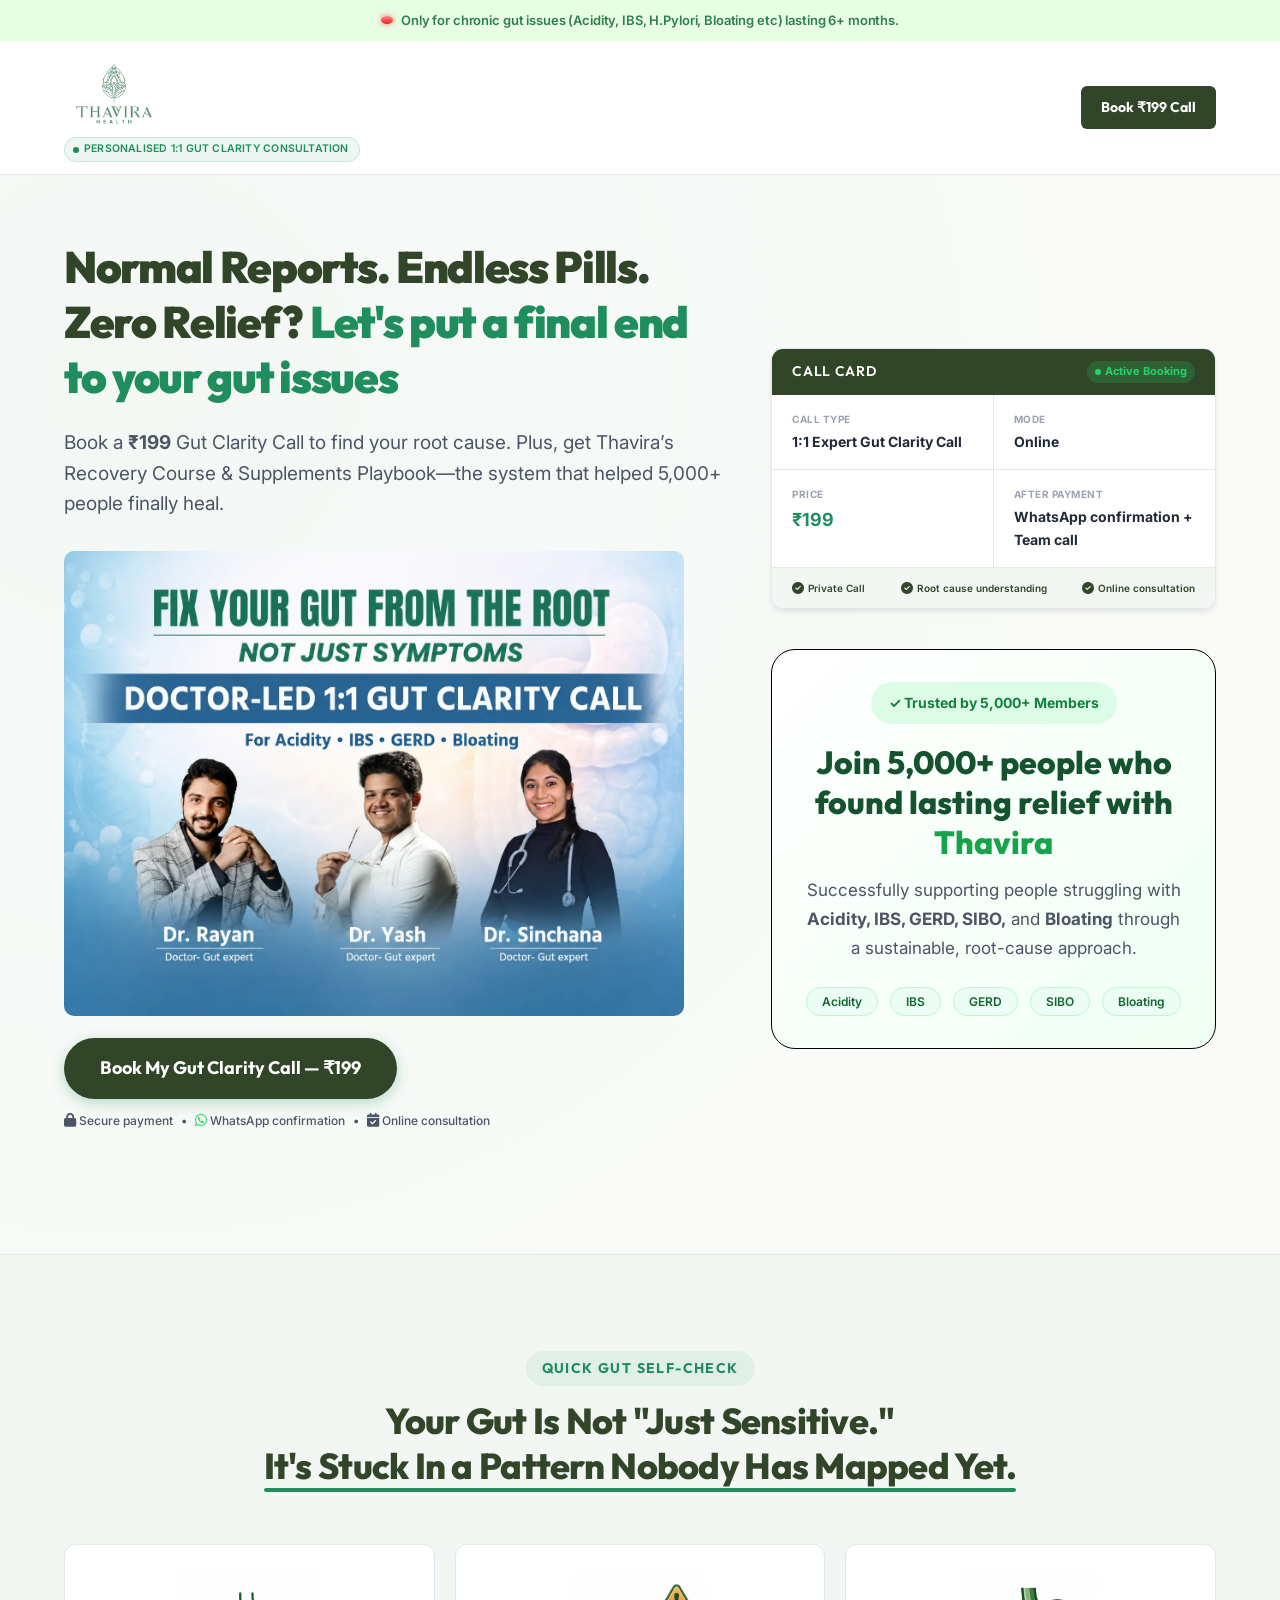
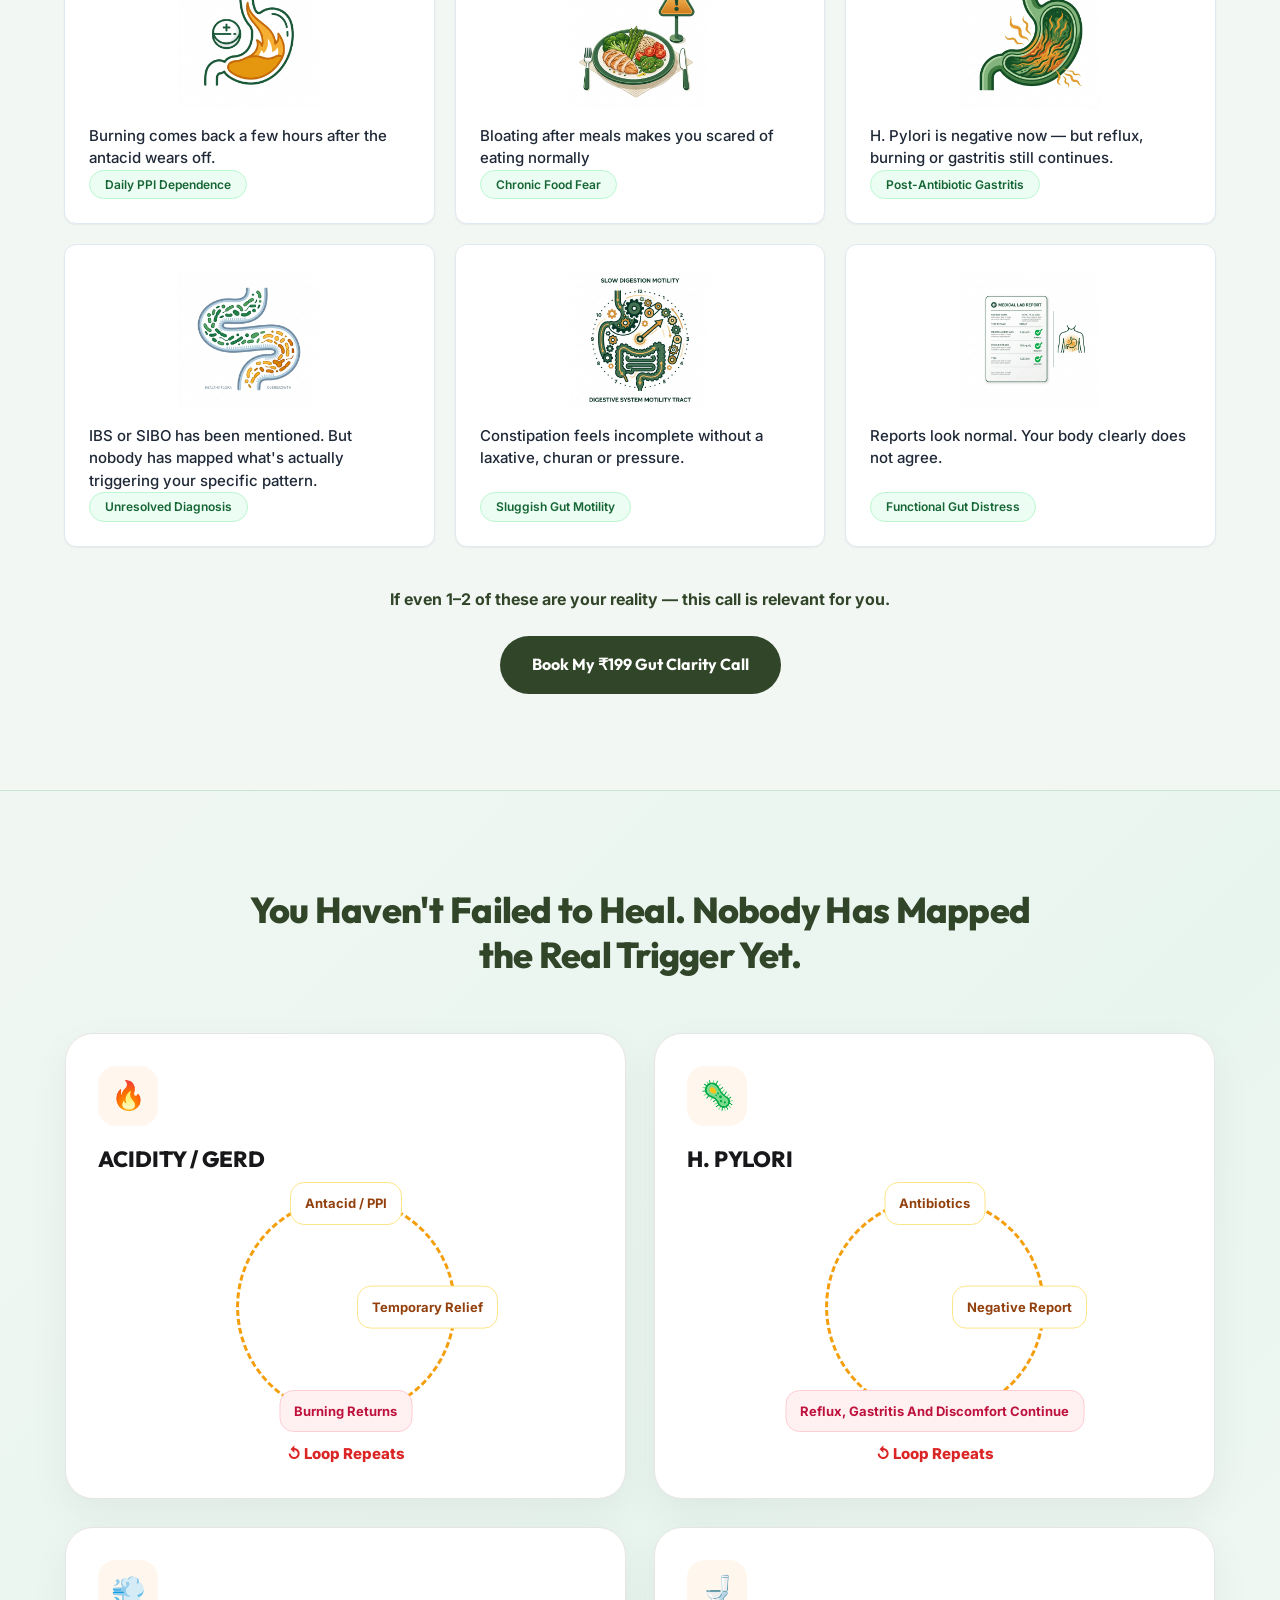
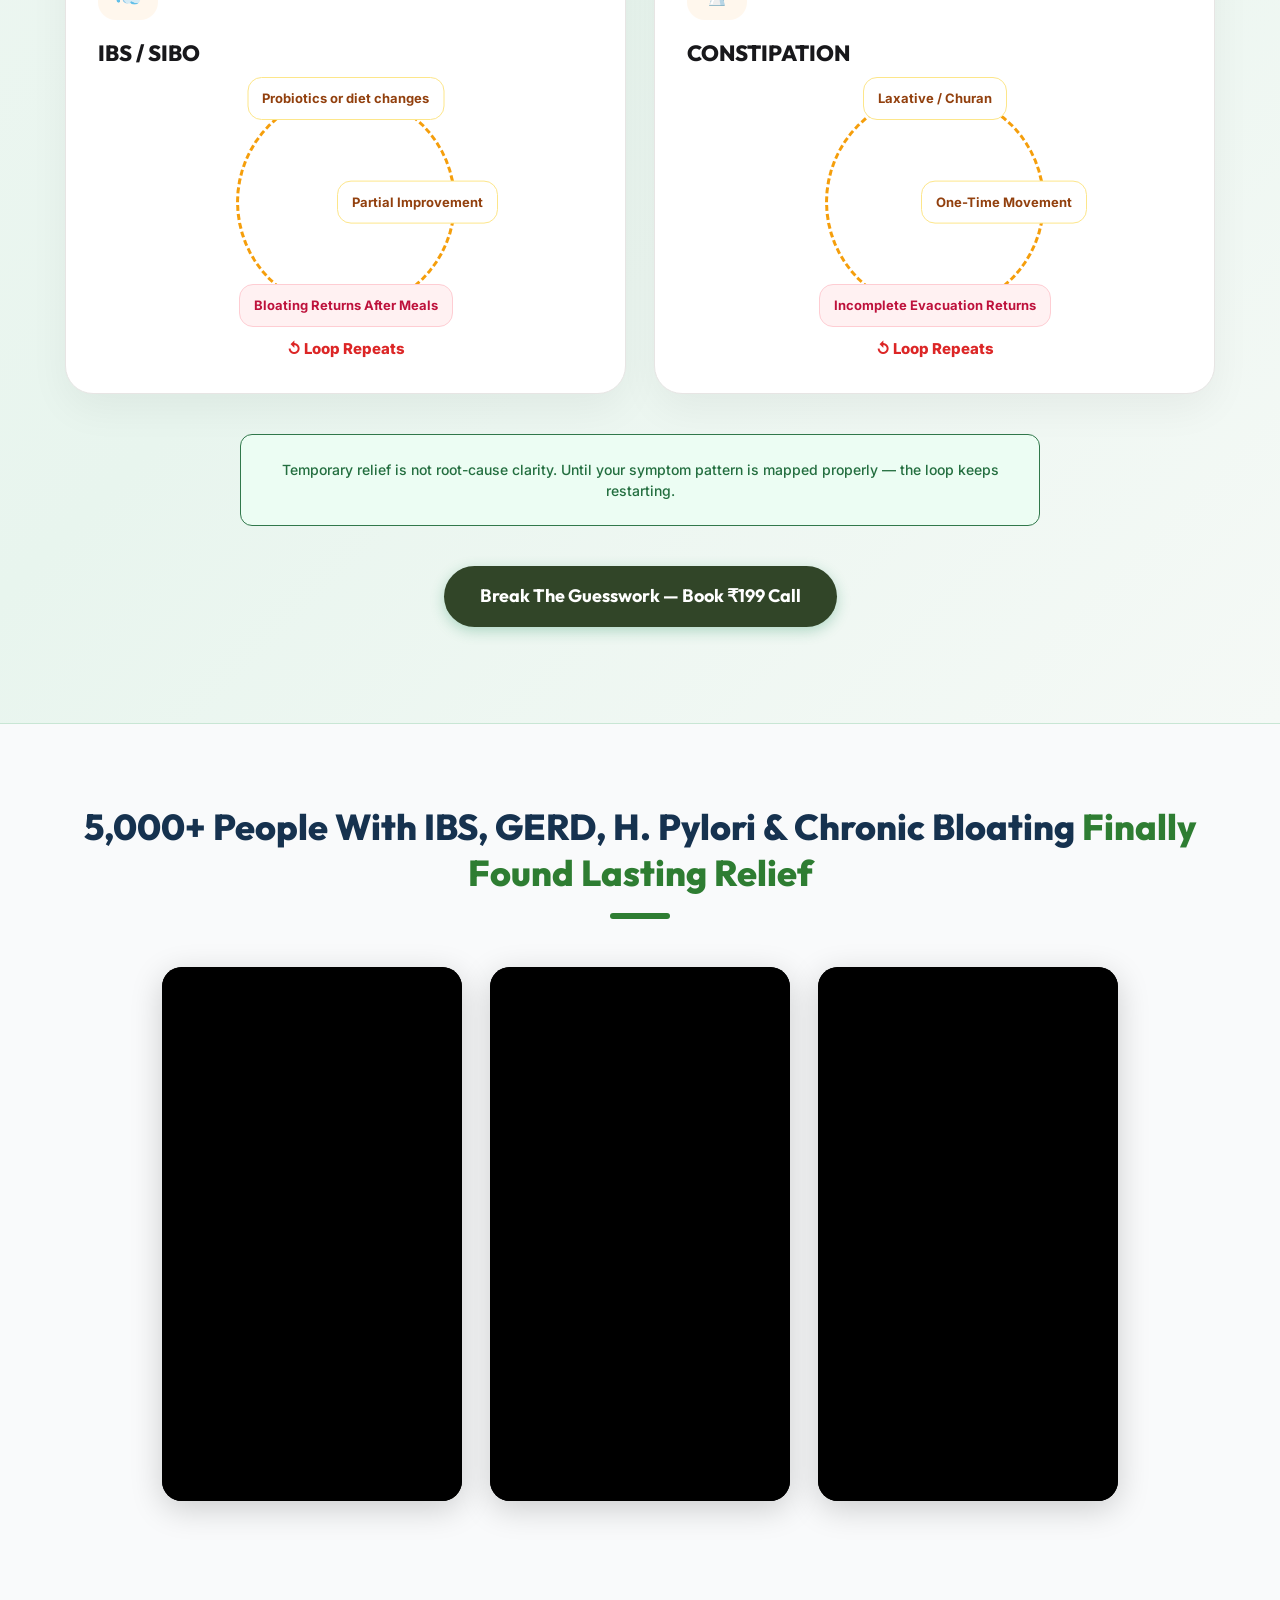
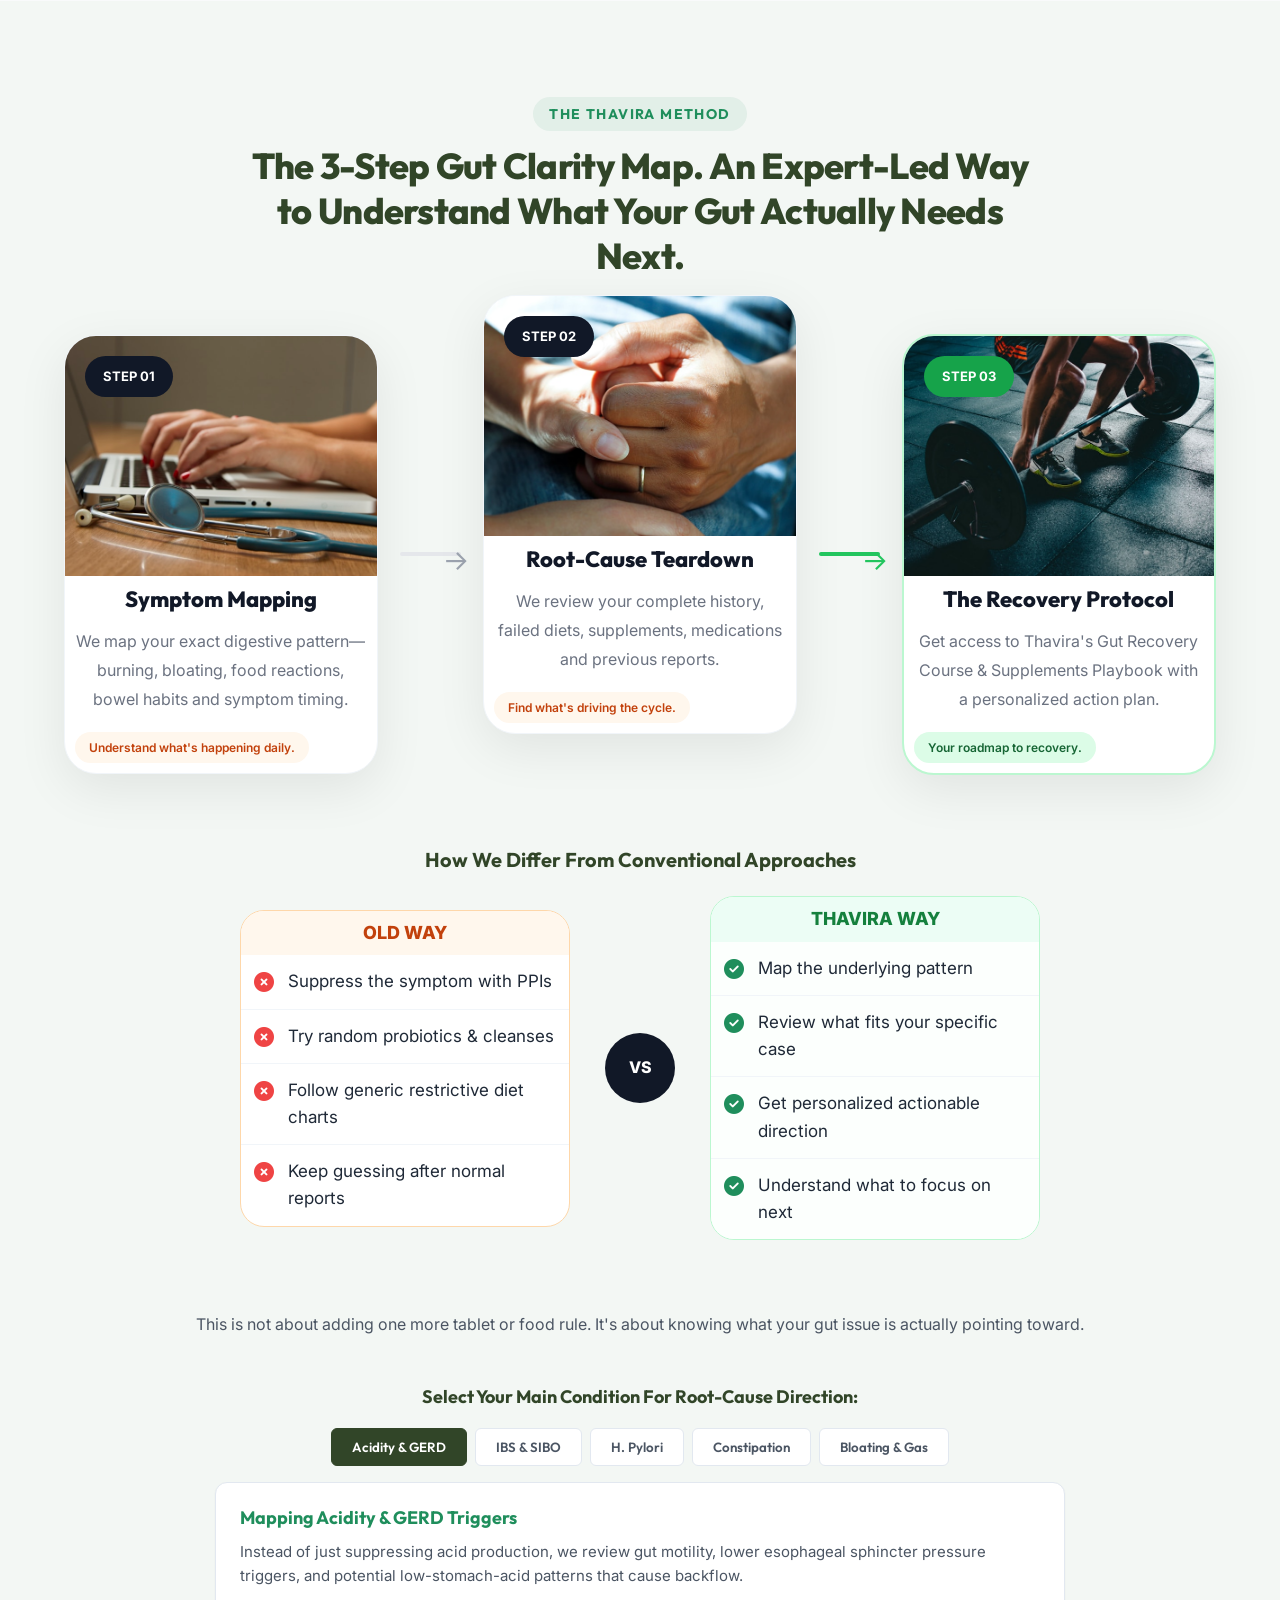
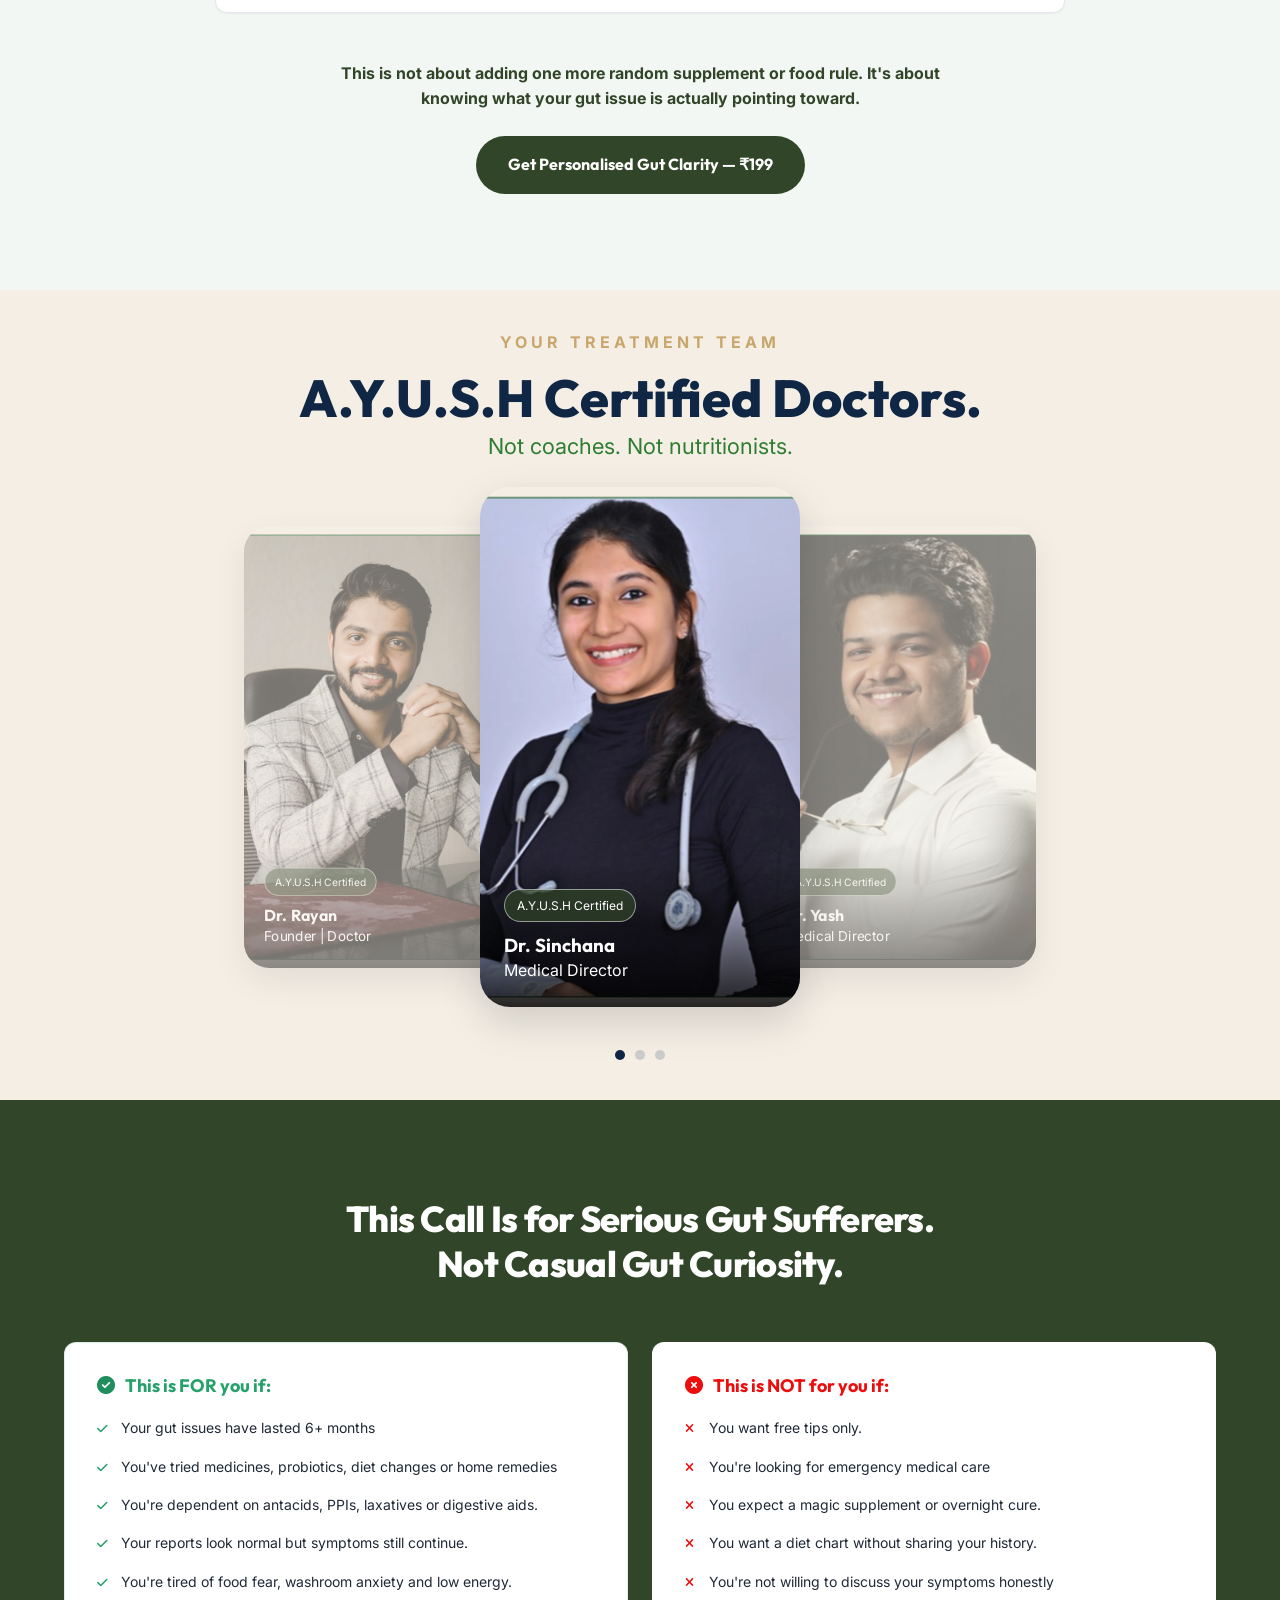
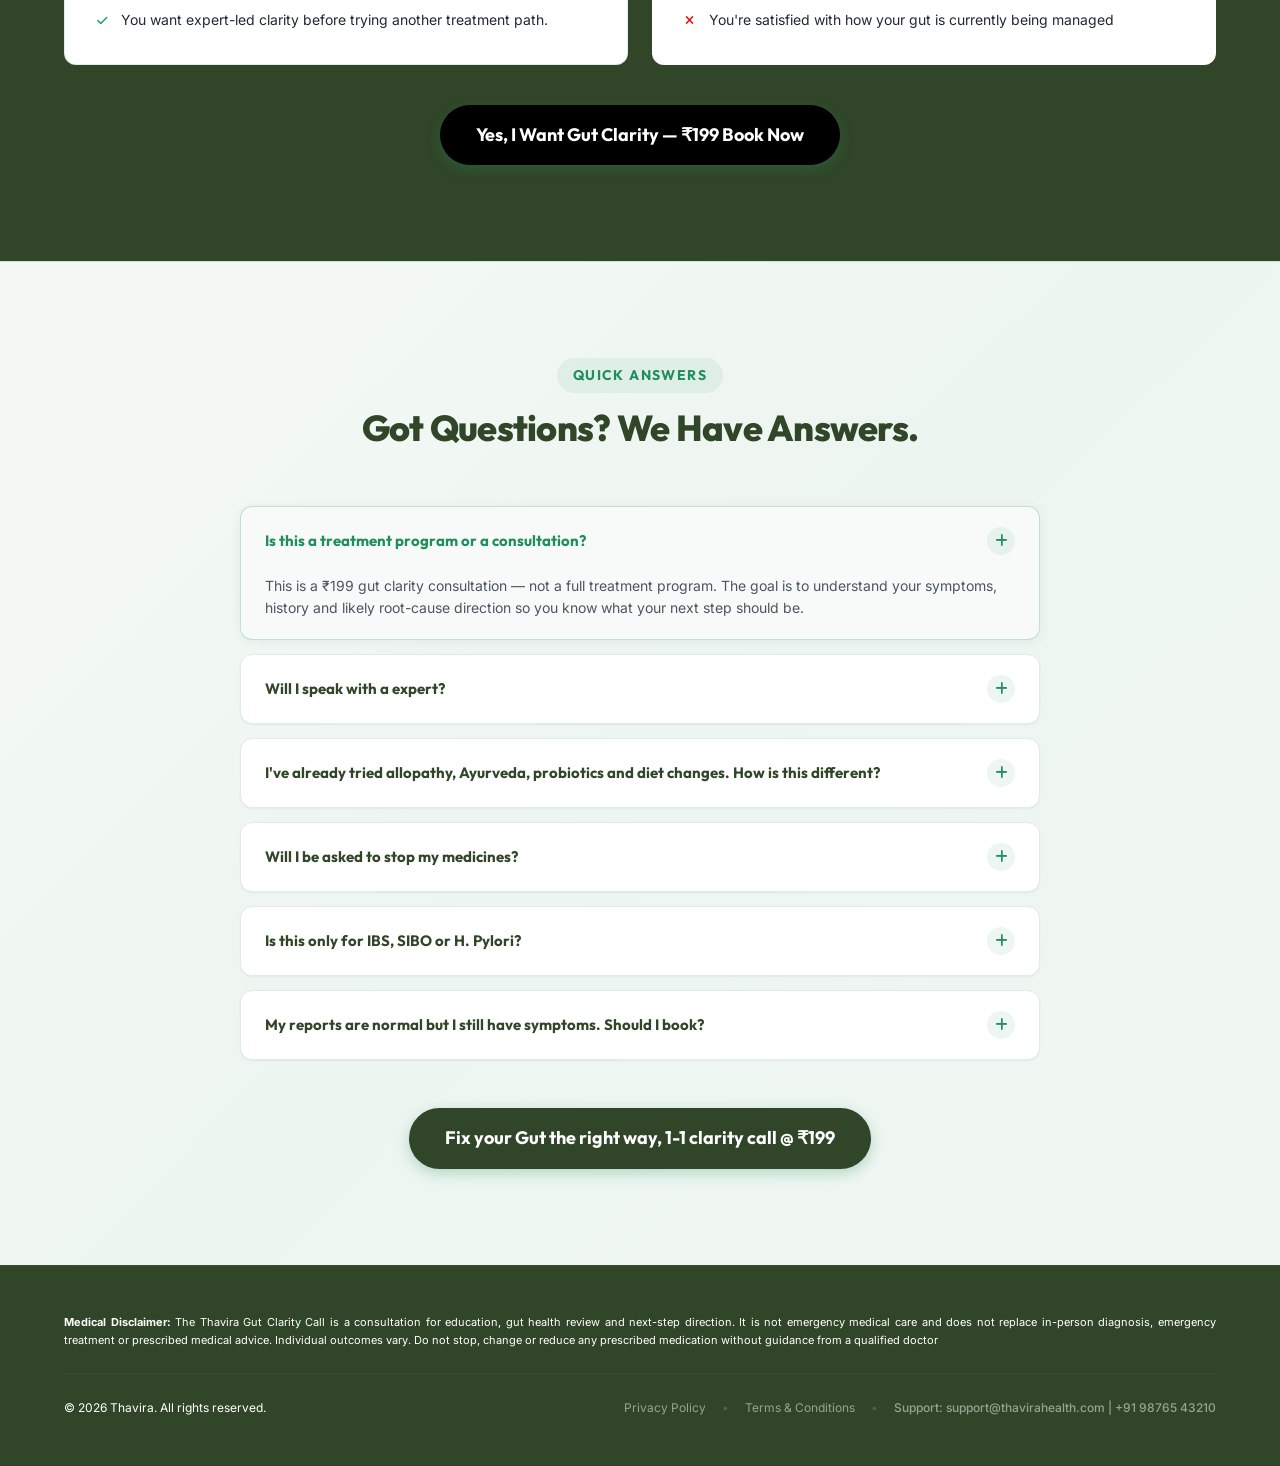
==== commit c23e1ab9: "optimized cdn images" ====
--- a/index.html
+++ b/index.html
@@ -290,7 +290,7 @@
         <!-- Card 1 -->
         <div class="symptom-card">
           <div class="symptom-image-container">
-            <img src="images/symptom_ppi.png" alt="Daily PPI Dependence – burning returns hours after antacid wears off"
+            <img src="images/symptom_ppi.webp" alt="Daily PPI Dependence – burning returns hours after antacid wears off"
               class="symptom-image" loading="lazy" />
           </div>
 
@@ -302,7 +302,7 @@
         <!-- Card 2 -->
         <div class="symptom-card">
           <div class="symptom-image-container">
-            <img src="images/symptom_food_fear.png"
+            <img src="images/symptom_food_fear.webp"
               alt="Chronic Food Fear – bloating after meals makes eating feel dangerous" class="symptom-image"
               loading="lazy" />
           </div>
@@ -314,7 +314,7 @@
         <!-- Card 3 -->
         <div class="symptom-card">
           <div class="symptom-image-container">
-            <img src="images/symptom_gastritis.png"
+            <img src="images/symptom_gastritis.webp"
               alt="Post-Antibiotic Gastritis – H. Pylori negative but reflux and burning persist" class="symptom-image"
               loading="lazy" />
           </div>
@@ -327,7 +327,7 @@
         <!-- Card 4 -->
         <div class="symptom-card">
           <div class="symptom-image-container">
-            <img src="images/symptom_ibs_sibo.png"
+            <img src="images/symptom_ibs_sibo.webp"
               alt="Unresolved IBS or SIBO diagnosis with no identified trigger pattern" class="symptom-image"
               loading="lazy" />
           </div>
@@ -340,7 +340,7 @@
         <!-- Card 5 -->
         <div class="symptom-card">
           <div class="symptom-image-container">
-            <img src="images/symptom_motility.png"
+            <img src="images/symptom_motility.webp"
               alt="Sluggish Gut Motility – constipation requiring laxatives or churan" class="symptom-image"
               loading="lazy" />
           </div>
@@ -353,7 +353,7 @@
         <!-- Card 6 -->
         <div class="symptom-card">
           <div class="symptom-image-container">
-            <img src="images/symptom_normal_reports.png"
+            <img src="images/symptom_normal_reports.webp"
               alt="Functional Gut Distress – reports look normal but symptoms persist" class="symptom-image"
               loading="lazy" />
           </div>
@@ -739,7 +739,7 @@
       <div class="team-carousel-container">
         <div class="team-carousel">
           <div class="team-card">
-            <img src="https://assets.cdn.filesafe.space/s8YgqPVwusRSxp9y99aS/media/69be7e4f175e9846dd38d71e.webp"
+            <img src="images/sinchana.webp"
               alt="Dr. Sinchana – Medical Director at Thavira Health" loading="lazy" />
             <div class="card-overlay">
               <div class="pill">A.Y.U.S.H Certified</div>
@@ -749,7 +749,7 @@
           </div>
 
           <div class="team-card">
-            <img src="https://assets.cdn.filesafe.space/s8YgqPVwusRSxp9y99aS/media/69be7e4f0e1bdb5113987817.webp"
+            <img src="images/yash.webp"
               alt="Dr. Yash – Medical Director at Thavira Health" loading="lazy" />
             <div class="card-overlay">
               <div class="pill">A.Y.U.S.H Certified</div>
@@ -759,7 +759,7 @@
           </div>
 
           <div class="team-card">
-            <img src="https://assets.cdn.filesafe.space/s8YgqPVwusRSxp9y99aS/media/69be7e4f0e1bdb9c22987816.webp"
+            <img src="images/rayan.webp"
               alt="Dr. Rayan – Founder and Doctor at Thavira Health" loading="lazy" />
             <div class="card-overlay">
               <div class="pill">A.Y.U.S.H Certified</div>
